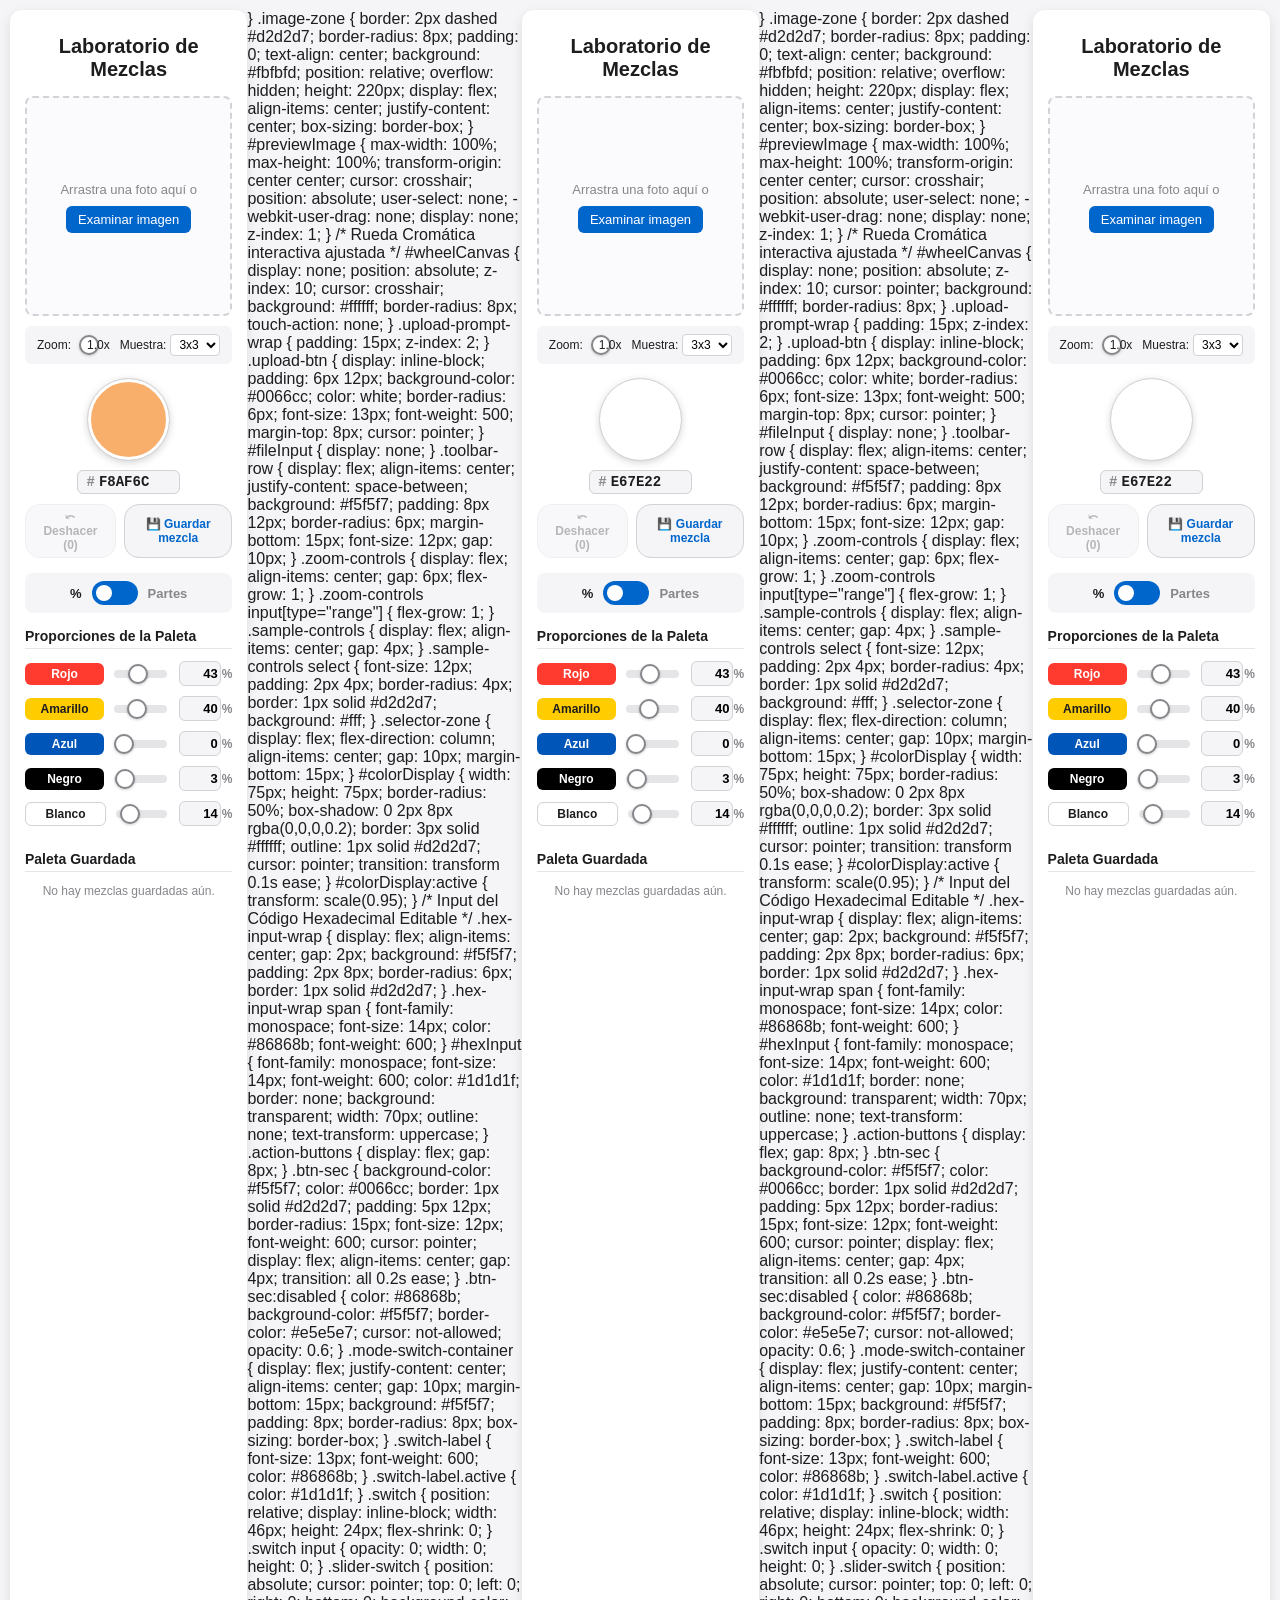
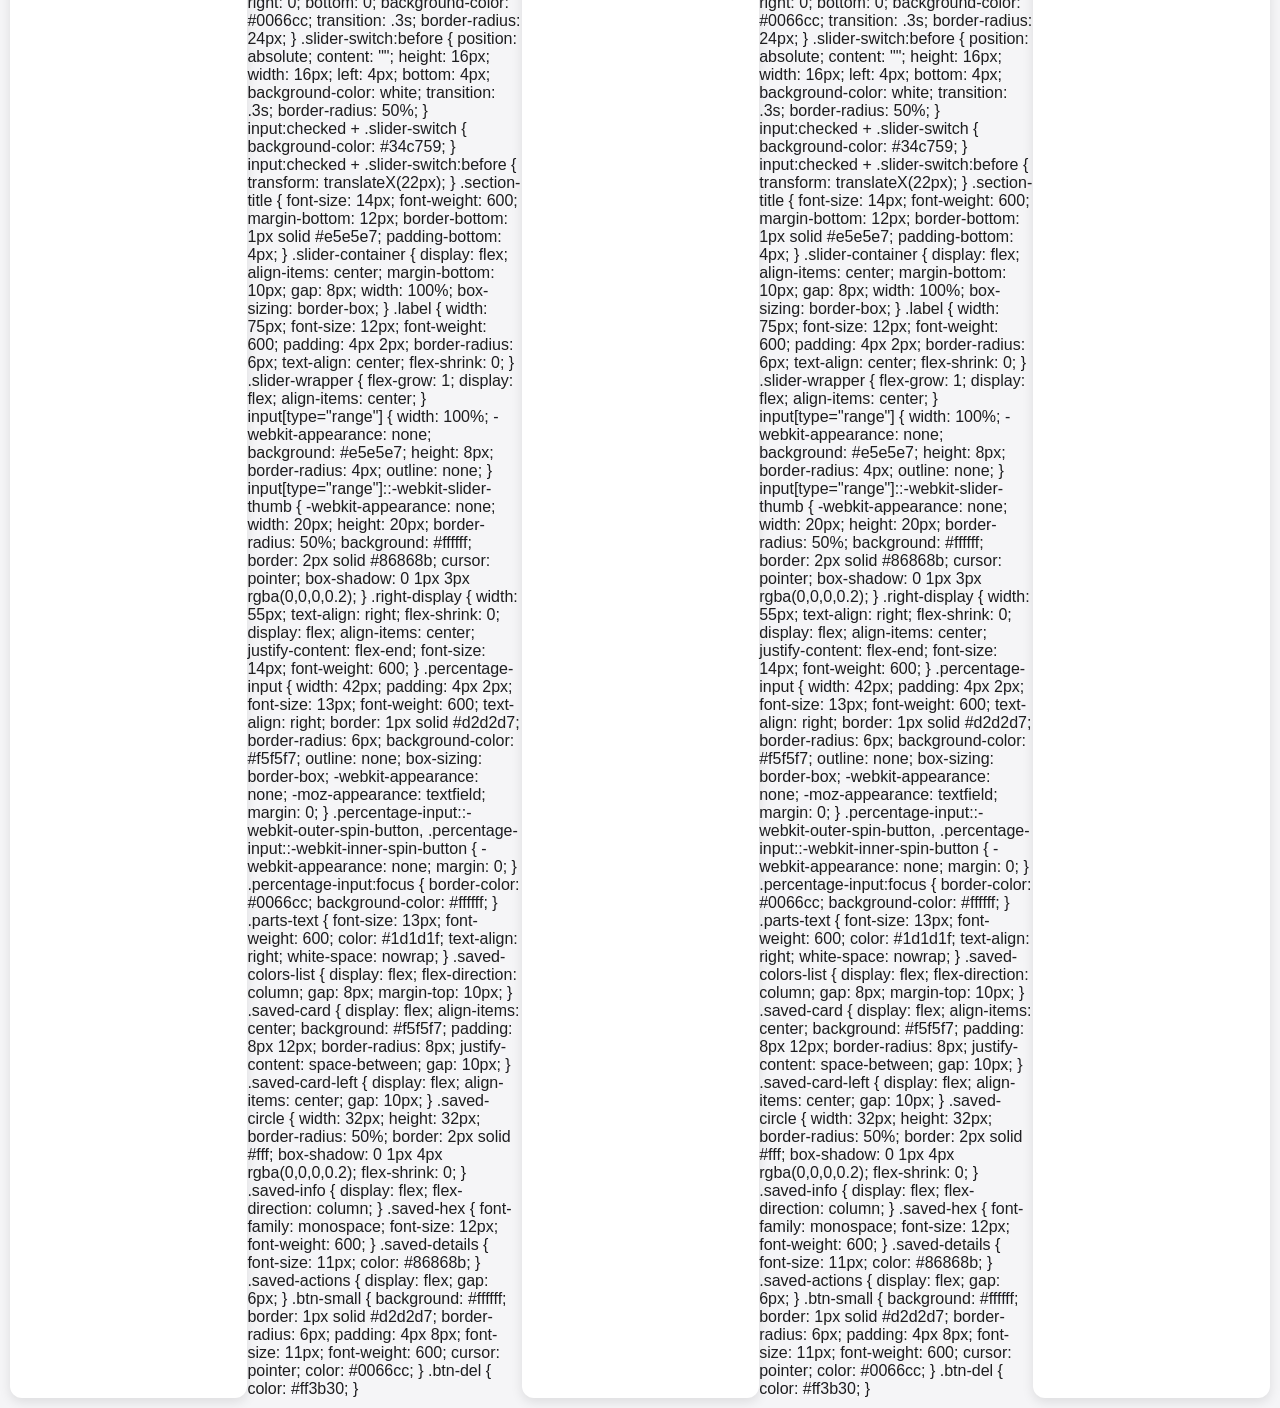
==== index.html @ 15c4e817 "Update index.html" ====
<!DOCTYPE html>
<html lang="es">
<head>
    <meta charset="UTF-8">
    <meta name="viewport" content="width=device-width, initial-scale=1.0, maximum-scale=1.0, user-scalable=no">
    <title>Simulador de Mezclas - Taller de Pintura</title>
    <style>
        body {
            font-family: -apple-system, BlinkMacSystemFont, "Segoe UI", Roboto, Helvetica, Arial, sans-serif;
            background-color: #f5f5f7;
            color: #1d1d1f;
            margin: 0;
            padding: 10px;
            display: flex;
            justify-content: center;
            box-sizing: border-box;
        }
        .container {
            background: #ffffff;
            padding: 20px 15px;
            border-radius: 12px;
            box-shadow: 0 4px 12px rgba(0,0,0,0.1);
            max-width: 550px;
            width: 100%;
            box-sizing: border-box;
        }
        h1 {
            font-size: 20px;
            text-align: center;
            margin-top: 5px;
            margin-bottom: 15px;
        }
        
        .image-container-wrapper {
            margin-bottom: 10px;
            width: 100%;
        }
        .image-zone {
            border: 2px dashed #d2d2d7;
            border-radius: 8px;
            padding: 0;
            text-align: center;
            background: #fbfbfd;
            position: relative;
            overflow: hidden;
            height: 220px;
            display: flex;
            align-items: center;
            justify-content: center;
            box-sizing: border-box;
        }
        #previewImage {
            max-width: 100%;
            max-height: 100%;
            transform-origin: center center;
            cursor: crosshair;
            position: absolute;
            user-select: none;
            -webkit-user-drag: none;
            display: none;
            z-index: 1;
        }
        
        #wheelCanvas {
            display: none;
            position: absolute;
            z-index: 10;
            cursor: crosshair;
            background: #ffffff;
            border-radius: 8px;
            touch-action: none;
        }

        .upload-prompt-wrap {
            padding: 15px;
            z-index: 2;
        }
        .upload-btn {
            display: inline-block;
            padding: 6px 12px;
            background-color: #0066cc;
            color: white;
            border-radius: 6px;
            font-size: 13px;
            font-weight: 500;
            margin-top: 8px;
            cursor: pointer;
        }
        #fileInput { display: none; }

        .toolbar-row {
            display: flex;
            align-items: center;
            justify-content: space-between;
            background: #f5f5f7;
            padding: 8px 12px;
            border-radius: 6px;
            margin-bottom: 15px;
            font-size: 12px;
            gap: 10px;
        }
        .zoom-controls {
            display: flex;
            align-items: center;
            gap: 6px;
            flex-grow: 1;
        }
        .zoom-controls input[type="range"] {
            flex-grow: 1;
        }
        .sample-controls {
            display: flex;
            align-items: center;
            gap: 4px;
        }
        .sample-controls select {
            font-size: 12px;
            padding: 2px 4px;
            border-radius: 4px;
            border: 1px solid #d2d2d7;
            background: #fff;
        }

        .selector-zone {
            display: flex;
            flex-direction: column;
            align-items: center;
            gap: 10px;
            margin-bottom: 15px;
        }
        #colorDisplay {
            width: 75px;
            height: 75px;
            border-radius: 50%;
            box-shadow: 0 2px 8px rgba(0,0,0,0.2);
            border: 3px solid #ffffff;
            outline: 1px solid #d2d2d7;
            cursor: pointer;
            transition: transform 0.1s ease;
        }
        #colorDisplay:active {
            transform: scale(0.95);
        }

        .hex-input-wrap {
            display: flex;
            align-items: center;
            gap: 2px;
            background: #f5f5f7;
            padding: 2px 8px;
            border-radius: 6px;
            border: 1px solid #d2d2d7;
        }
        .hex-input-wrap span {
            font-family: monospace;
            font-size: 14px;
            color: #86868b;
            font-weight: 600;
        }
        #hexInput {
            font-family: monospace;
            font-size: 14px;
            font-weight: 600;
            color: #1d1d1f;
            border: none;
            background: transparent;
            width: 70px;
            outline: none;
            text-transform: uppercase;
        }

        .action-buttons {
            display: flex;
            gap: 8px;
        }
        .btn-sec {
            background-color: #f5f5f7;
            color: #0066cc;
            border: 1px solid #d2d2d7;
            padding: 5px 12px;
            border-radius: 15px;
            font-size: 12px;
            font-weight: 600;
            cursor: pointer;
            display: flex;
            align-items: center;
            gap: 4px;
            transition: all 0.2s ease;
        }
        .btn-sec:disabled {
            color: #86868b;
            background-color: #f5f5f7;
            border-color: #e5e5e7;
            cursor: not-allowed;
            opacity: 0.6;
        }
        
        .mode-switch-container {
            display: flex;
            justify-content: center;
            align-items: center;
            gap: 10px;
            margin-bottom: 15px;
            background: #f5f5f7;
            padding: 8px;
            border-radius: 8px;
            box-sizing: border-box;
        }
        .switch-label {
            font-size: 13px;
            font-weight: 600;
            color: #86868b;
        }
        .switch-label.active {
            color: #1d1d1f;
        }
        .switch {
            position: relative;
            display: inline-block;
            width: 46px;
            height: 24px;
            flex-shrink: 0;
        }
        .switch input { opacity: 0; width: 0; height: 0; }
        .slider-switch {
            position: absolute;
            cursor: pointer;
            top: 0; left: 0; right: 0; bottom: 0;
            background-color: #0066cc;
            transition: .3s;
            border-radius: 24px;
        }
        .slider-switch:before {
            position: absolute;
            content: "";
            height: 16px; width: 16px;
            left: 4px; bottom: 4px;
            background-color: white;
            transition: .3s;
            border-radius: 50%;
        }
        input:checked + .slider-switch { background-color: #34c759; }
        input:checked + .slider-switch:before { transform: translateX(22px); }

        .section-title {
            font-size: 14px;
            font-weight: 600;
            margin-bottom: 12px;
            border-bottom: 1px solid #e5e5e7;
            padding-bottom: 4px;
        }

        .slider-container {
            display: flex;
            align-items: center;
            margin-bottom: 10px;
            gap: 8px;
            width: 100%;
            box-sizing: border-box;
        }
        .label {
            width: 75px;
            font-size: 12px;
            font-weight: 600;
            padding: 4px 2px;
            border-radius: 6px;
            text-align: center;
            flex-shrink: 0;
        }
        .slider-wrapper { 
            flex-grow: 1; 
            display: flex;
            align-items: center;
        }
        input[type="range"] {
            width: 100%;
            -webkit-appearance: none;
            background: #e5e5e7;
            height: 8px;
            border-radius: 4px;
            outline: none;
        }
        input[type="range"]::-webkit-slider-thumb {
            -webkit-appearance: none;
            width: 20px; height: 20px;
            border-radius: 50%;
            background: #ffffff;
            border: 2px solid #86868b;
            cursor: pointer;
            box-shadow: 0 1px 3px rgba(0,0,0,0.2);
        }

        .right-display {
            width: 55px;
            text-align: right;
            flex-shrink: 0;
            display: flex;
            align-items: center;
            justify-content: flex-end;
            font-size: 14px;
            font-weight: 600;
        }
        .percentage-input {
            width: 42px;
            padding: 4px 2px;
            font-size: 13px;
            font-weight: 600;
            text-align: right;
            border: 1px solid #d2d2d7;
            border-radius: 6px;
            background-color: #f5f5f7;
            outline: none;
            box-sizing: border-box;
            -webkit-appearance: none;
            -moz-appearance: textfield;
            margin: 0;
        }
        .percentage-input::-webkit-outer-spin-button,
        .percentage-input::-webkit-inner-spin-button {
            -webkit-appearance: none;
            margin: 0;
        }
        .percentage-input:focus {
            border-color: #0066cc;
            background-color: #ffffff;
        }
        .parts-text {
            font-size: 13px;
            font-weight: 600;
            color: #1d1d1f;
            text-align: right;
            white-space: nowrap;
        }

        .saved-colors-list {
            display: flex;
            flex-direction: column;
            gap: 8px;
            margin-top: 10px;
        }
        .saved-card {
            display: flex;
            align-items: center;
            background: #f5f5f7;
            padding: 8px 12px;
            border-radius: 8px;
            justify-content: space-between;
            gap: 10px;
        }
        .saved-card-left {
            display: flex;
            align-items: center;
            gap: 10px;
        }
        .saved-circle {
            width: 32px;
            height: 32px;
            border-radius: 50%;
            border: 2px solid #fff;
            box-shadow: 0 1px 4px rgba(0,0,0,0.2);
            flex-shrink: 0;
        }
        .saved-info {
            display: flex;
            flex-direction: column;
        }
        .saved-hex {
            font-family: monospace;
            font-size: 12px;
            font-weight: 600;
        }
        .saved-details {
            font-size: 11px;
            color: #86868b;
        }
        .saved-actions {
            display: flex;
            gap: 6px;
        }
        .btn-small {
            background: #ffffff;
            border: 1px solid #d2d2d7;
            border-radius: 6px;
            padding: 4px 8px;
            font-size: 11px;
            font-weight: 600;
            cursor: pointer;
            color: #0066cc;
        }
        .btn-del {
            color: #ff3b30;
        }
    </style>
</head>
<body>

<div class="container">
    <h1>Laboratorio de Mezclas</h1>
    
    <div class="image-container-wrapper">
        <div class="image-zone" id="dropZone">
            <div class="upload-prompt-wrap" id="uploadPrompt">
                <span style="font-size: 13px; color: #86868b;">Arrastra una foto aquí o</span><br>
                <div class="upload-btn" onclick="document.getElementById('fileInput').click()">Examinar imagen</div>
            </div>
            <input type="file" id="fileInput" accept="image/*">
            <img id="previewImage" alt="Previsualización">
            <canvas id="wheelCanvas" width="200" height="200"></canvas>
        </div>
    </div>

    <div class="toolbar-row">
        <div class="zoom-controls">
            <span>Zoom:</span>
            <input type="range" id="zoomSlider" min="1" max="4" step="0.1" value="1" disabled>
            <span id="zoomVal">1.0x</span>
        </div>
        <div class="sample-controls">
            <span>Muestra:</span>
            <select id="sampleSize">
                <option value="1">1x1</option>
                <option value="3" selected>3x3</option>
                <option value="5">5x5</option>
                <option value="9">9x9</option>
            </select>
        </div>
    </div>

    <div class="selector-zone">
        <div id="colorDisplay" title="Toca para desplegar la rueda de color"></div>
        
        <div class="hex-input-wrap">
            <span>#</span>
            <input type="text" id="hexInput" value="E67E22" maxlength="6">
        </div>
        
        <div class="action-buttons">
            <button id="undoBtn" class="btn-sec" disabled>⤺ Deshacer (0)</button>
            <button id="saveBtn" class="btn-sec">💾 Guardar mezcla</button>
        </div>
    </div>

    <div class="mode-switch-container">
        <span class="switch-label active" id="lbl-pct">%</span>
        <label class="switch">
            <input type="checkbox" id="modeToggle">
            <span class="slider-switch"></span>
        </label>
        <span class="switch-label" id="lbl-parts">Partes</span>
    </div>

    <div class="section-title" id="panelTitle">Proporciones de la Paleta</div>
    
    <div id="paint-sliders">
        <div class="slider-container">
            <div class="label" style="background-color: #ff3b30; color: #ffffff;">Rojo</div>
            <div class="slider-wrapper"><input type="range" id="slider-r" min="0" max="100" value="43"></div>
            <div class="right-display" id="box-r">
                <input type="number" id="num-r" class="percentage-input" min="0" max="100" value="43"><span style="font-size:12px;margin-left:1px;color:#86868b">%</span>
            </div>
        </div>
        <div class="slider-container">
            <div class="label" style="background-color: #ffcc00; color: #1d1d1f;">Amarillo</div>
            <div class="slider-wrapper"><input type="range" id="slider-y" min="0" max="100" value="40"></div>
            <div class="right-display" id="box-y">
                <input type="number" id="num-y" class="percentage-input" min="0" max="100" value="40"><span style="font-size:12px;margin-left:1px;color:#86868b">%</span>
            </div>
        </div>
        <div class="slider-container">
            <div class="label" style="background-color: #0055b8; color: #ffffff;">Azul</div>
            <div class="slider-wrapper"><input type="range" id="slider-b" min="0" max="100" value="0"></div>
            <div class="right-display" id="box-b">
                <input type="number" id="num-b" class="percentage-input" min="0" max="100" value="0"><span style="font-size:12px;margin-left:1px;color:#86868b">%</span>
            </div>
        </div>
        <div class="slider-container">
            <div class="label" style="background-color: #000000; color: #ffffff;">Negro</div>
            <div class="slider-wrapper"><input type="range" id="slider-k" min="0" max="100" value="3"></div>
            <div class="right-display" id="box-k">
                <input type="number" id="num-k" class="percentage-input" min="0" max="100" value="3"><span style="font-size:12px;margin-left:1px;color:#86868b">%</span>
            </div>
        </div>
        <div class="slider-container">
            <div class="label" style="background-color: #ffffff; color: #1d1d1f; border: 1px solid #d2d2d7;">Blanco</div>
            <div class="slider-wrapper"><input type="range" id="slider-w" min="0" max="100" value="14"></div>
            <div class="right-display" id="box-w">
                <input type="number" id="num-w" class="percentage-input" min="0" max="100" value="14"><span style="font-size:12px;margin-left:1px;color:#86868b">%</span>
            </div>
        </div>
    </div>

    <div style="margin-top: 25px;">
        <div class="section-title">Paleta Guardada</div>
        <div id="savedList" class="saved-colors-list">
            <div style="font-size: 12px; color: #86868b; text-align: center;">No hay mezclas guardadas aún.</div>
        </div>
    </div>
</div>

<canvas id="canvasAux" style="display:none;"></canvas>

<script>
    let currentProportions = { r: 43, y: 40, b: 0, k: 3, w: 14 };
    let undoStack = []; 
    let savedColors = JSON.parse(localStorage.getItem('savedPalettes') || '[]');
    let esModoPartes = false;
    let ultimoCambioFueFoto = false;
    let estadoPrevioAFoto = null; 
    let modoRuedaActivo = false;
    let arrastrandoEnRueda = false;

    const colorDisplay = document.getElementById('colorDisplay');
    const hexInput = document.getElementById('hexInput');
    const modeToggle = document.getElementById('modeToggle');
    const zoomSlider = document.getElementById('zoomSlider');
    const zoomVal = document.getElementById('zoomVal');
    const sampleSizeSelect = document.getElementById('sampleSize');
    const previewImage = document.getElementById('previewImage');
    const dropZone = document.getElementById('dropZone');
    const uploadPrompt = document.getElementById('uploadPrompt');
    const wheelCanvas = document.getElementById('wheelCanvas');
    const ctxWheel = wheelCanvas.getContext('2d');
    const undoBtn = document.getElementById('undoBtn');
    const saveBtn = document.getElementById('saveBtn');
    const savedList = document.getElementById('savedList');
    
    const sliders = { r: document.getElementById('slider-r'), y: document.getElementById('slider-y'), b: document.getElementById('slider-b'), k: document.getElementById('slider-k'), w: document.getElementById('slider-w') };
    const boxes = { r: document.getElementById('box-r'), y: document.getElementById('box-y'), b: document.getElementById('box-b'), k: document.getElementById('box-k'), w: document.getElementById('box-w') };

    function guardarEstadoEnHistorial(origenFoto = false) {
        const copiaEstado = { ...currentProportions };
        if (origenFoto) {
            if (!ultimoCambioFueFoto) {
                estadoPrevioAFoto = copiaEstado;
                undoStack.push(estadoPrevioAFoto);
                ultimoCambioFueFoto = true;
            } else {
                undoStack = undoStack.filter(state => state !== estadoPrevioAFoto);
                undoStack.push(estadoPrevioAFoto);
            }
        } else {
            ultimoCambioFueFoto = false;
            estadoPrevioAFoto = null;
            if (undoStack.length > 0) {
                const ultimo = undoStack[undoStack.length - 1];
                if (ultimo.r === copiaEstado.r && ultimo.y === copiaEstado.y && ultimo.b === copiaEstado.b && ultimo.k === copiaEstado.k && ultimo.w === copiaEstado.w) {
                    return;
                }
            }
            undoStack.push(copiaEstado);
        }
        if (undoStack.length > 40) undoStack.shift();
        actualizarBotonUndo();
    }

    undoBtn.addEventListener('click', () => {
        if (undoStack.length === 0) return;
        currentProportions = undoStack.pop();
        if (ultimoCambioFueFoto && undoStack.length === 0) {
            ultimoCambioFueFoto = false;
            estadoPrevioAFoto = null;
        }
        actualizarBotonUndo();
        renderizarHerramienta();
    });

    function actualizarBotonUndo() {
        undoBtn.disabled = undoStack.length === 0;
        undoBtn.textContent = `⤺ Deshacer (${undoStack.length})`;
    }

    function rgbToRyb(r, g, b) {
        let rNorm = r / 255, gNorm = g / 255, bNorm = b / 255;
        let w = Math.min(rNorm, gNorm, bNorm);
        let k = 1 - Math.max(rNorm, gNorm, bNorm);

        let rPure = rNorm - w;
        let gPure = gNorm - w;
        let bPure = bNorm - w;

        let yPure = Math.min(rPure, gPure);
        rPure -= yPure;
        gPure -= yPure;

        let bMix = bPure + gPure;
        let rMix = rPure;
        let yMix = yPure;

        let total = rMix + yMix + bMix + k + w;
        if (total === 0) return { r: 0, y: 0, b: 0, k: 0, w: 100 };

        return {
            r: (rMix / total) * 100,
            y: (yMix / total) * 100,
            b: (bMix / total) * 100,
            k: (k / total) * 100,
            w: (w / total) * 100
        };
    }

    function aplicarHexManual() {
        let val = hexInput.value.trim().replace('#', '');
        if (/^[0-9A-Fa-f]{6}$/.test(val)) {
            guardarEstadoEnHistorial(false);
            const r = parseInt(val.slice(0, 2), 16);
            const g = parseInt(val.slice(2, 4), 16);
            const b = parseInt(val.slice(4, 6), 16);
            
            const ryb = rgbToRyb(r, g, b);
            currentProportions = ryb;
            renderizarHerramienta();
        } else {
            renderizarHerramienta();
        }
    }

    hexInput.addEventListener('change', aplicarHexManual);
    hexInput.addEventListener('keyup', (e) => {
        if (e.key === 'Enter') aplicarHexManual();
    });

    colorDisplay.addEventListener('click', (e) => {
        e.stopPropagation();
        modoRuedaActivo = !modoRuedaActivo;
        if (modoRuedaActivo) {
            wheelCanvas.style.display = 'block';
            if (previewImage.src) previewImage.style.display = 'none';
            uploadPrompt.style.display = 'none';
            dibujarRuedaCromatica();
        } else {
            wheelCanvas.style.display = 'none';
            if (previewImage.src) previewImage.style.display = 'block';
            else uploadPrompt.style.display = 'block';
        }
    });

    function dibujarRuedaCromatica() {
        const width = wheelCanvas.width;
        const height = wheelCanvas.height;
        const radius = width / 2 - 5;
        const ctx = ctxWheel;
        
        ctx.clearRect(0, 0, width, height);

        for (let x = -radius; x < radius; x++) {
            for (let y = -radius; y < radius; y++) {
                const distance = Math.sqrt(x * x + y * y);
                if (distance <= radius) {
                    let angle = Math.atan2(y, x) * (180 / Math.PI);
                    if (angle < 0) angle += 360;
                    
                    const sat = distance / radius;
                    ctx.fillStyle = `hsl(${angle}, ${sat * 100}%, 50%)`;
                    ctx.fillRect(width / 2 + x, height / 2 + y, 1, 1);
                }
            }
        }

        const rgbCurrent = obtenerRgbActual();
        const hsl = rgbToHsl(rgbCurrent.r, rgbCurrent.g, rgbCurrent.b);
        const angleRad = hsl.h * (Math.PI / 180);
        const distPx = hsl.s * radius;

        const pinX = width / 2 + distPx * Math.cos(angleRad);
        const pinY = height / 2 + distPx * Math.sin(angleRad);

        ctx.beginPath();
        ctx.arc(pinX, pinY, 6, 0, 2 * Math.PI);
        ctx.strokeStyle = '#ffffff';
        ctx.lineWidth = 2;
        ctx.stroke();
        ctx.fillStyle = '#000000';
        ctx.fill();
    }

    function rgbToHsl(r, g, b) {
        r /= 255; g /= 255; b /= 255;
        const max = Math.max(r, g, b), min = Math.min(r, g, b);
        let h, s, l = (max + min) / 2;
        if (max === min) { h = s = 0; }
        else {
            const d = max - min;
            s = l > 0.5 ? d / (2 - max - min) : d / (max + min);
            switch (max) {
                case r: h = (g - b) / d + (g < b ? 6 : 0); break;
                case g: h = (b - r) / d + 2; break;
                case b: h = (r - g) / d + 4; break;
            }
            h *= 60;
        }
        return { h, s, l };
    }

    function procesarSeleccionRueda(clientX, clientY) {
        const rect = wheelCanvas.getBoundingClientRect();
        const localX = clientX - rect.left;
        const localY = clientY - rect.top;
        const cX = localX - wheelCanvas.width / 2;
        const cY = localY - wheelCanvas.height / 2;
        const radius = wheelCanvas.width / 2 - 5;
        
        const distance = Math.sqrt(cX * cX + cY * cY);
        if (distance <= radius) {
            const imgData = ctxWheel.getImageData(localX, localY, 1, 1).data;
            if (imgData[3] > 0) {
                const ryb = rgbToRyb(imgData[0], imgData[1], imgData[2]);
                currentProportions = ryb;
                renderizarHerramienta();
                dibujarRuedaCromatica();
            }
        }
    }

    wheelCanvas.addEventListener('mousedown', (e) => {
        arrastrandoEnRueda = true;
        guardarEstadoEnHistorial(true);
        procesarSeleccionRueda(e.clientX, e.clientY);
    });
    window.addEventListener('mousemove', (e) => {
        if (arrastrandoEnRueda) procesarSeleccionRueda(e.clientX, e.clientY);
    });
    window.addEventListener('mouseup', () => { arrastrandoEnRueda = false; });

    wheelCanvas.addEventListener('touchstart', (e) => {
        if (e.touches.length === 1) {
            arrastrandoEnRueda = true;
            guardarEstadoEnHistorial(true);
            procesarSeleccionRueda(e.touches[0].clientX, e.touches[0].clientY);
        }
    }, {passive: true});
    window.addEventListener('touchmove', (e) => {
        if (arrastrandoEnRueda && e.touches.length === 1) {
            procesarSeleccionRueda(e.touches[0].clientX, e.touches[0].clientY);
        }
    });
    window.addEventListener('touchend', () => { arrastrandoEnRueda = false; });

    let scale = 1, posX = 0, posY = 0, isDragging = false, startX = 0, startY = 0, haHechoPaneo = false;

    zoomSlider.addEventListener('input', (e) => {
        scale = parseFloat(e.target.value);
        zoomVal.textContent = scale.toFixed(1) + "x";
        limitarYAplicarTransformacion();
    });

    dropZone.addEventListener('mousedown', (e) => {
        if (!previewImage.src || modoRuedaActivo) return;
        isDragging = true; haHechoPaneo = false;
        startX = e.clientX - posX; startY = e.clientY - posY;
        e.preventDefault();
    });
    window.addEventListener('mousemove', (e) => {
        if (!isDragging) return;
        const currentX = e.clientX - startX; const currentY = e.clientY - startY;
        if (Math.abs(currentX - posX) > 5 || Math.abs(currentY - posY) > 5) haHechoPaneo = true;
        posX = currentX; posY = currentY;
        limitarYAplicarTransformacion();
    });
    window.addEventListener('mouseup', () => { isDragging = false; });

    dropZone.addEventListener('touchstart', (e) => {
        if (!previewImage.src || modoRuedaActivo) return;
        if (e.touches.length === 1) {
            isDragging = true; haHechoPaneo = false;
            startX = e.touches[0].clientX - posX; startY = e.touches[0].clientY - posY;
        }
    }, {passive: true});
    window.addEventListener('touchmove', (e) => {
        if (!isDragging || e.touches.length !== 1) return;
        const currentX = e.touches[0].clientX - startX; const currentY = e.touches[0].clientY - startY;
        if (Math.abs(currentX - posX) > 5 || Math.abs(currentY - posY) > 5) haHechoPaneo = true;
        posX = currentX; posY = currentY;
        limitarYAplicarTransformacion();
    });
    window.addEventListener('touchend', () => { isDragging = false; });

    function limitarYAplicarTransformacion() {
        if (scale === 1) { posX = 0; posY = 0; }
        previewImage.style.transform = `translate(${posX}px, ${posY}px) scale(${scale})`;
    }

    function porcentajeAFraccionTexto(pct) {
        if (pct < 1.5) return "0";
        const totalPartes = pct / 50; 
        const entero = Math.floor(totalPartes);
        const residuo = totalPartes - entero;

        let fraccionStr = "";
        if (residuo >= 0.875) fraccionStr = "1";
        else if (residuo >= 0.625) fraccionStr = "3/4";
        else if (residuo >= 0.416) fraccionStr = "1/2";
        else if (residuo >= 0.291) fraccionStr = "1/3";
        else if (residuo >= 0.187) fraccionStr = "1/4";
        else if (residuo >= 0.062) fraccionStr = "1/8";

        if (fraccionStr === "1") return (entero + 1) + "";
        if (entero > 0) return fraccionStr !== "" ? `${entero} ${fraccionStr}` : `${entero}`;
        return fraccionStr !== "" ? fraccionStr : "0";
    }

    function balancearProporciones(llaveModificada, nuevoValor, esFinDelGesto = false) {
        if (esFinDelGesto) guardarEstadoEnHistorial(false);

        nuevoValor = Math.min(100, Math.max(0, nuevoValor));
        const antiguoValor = currentProportions[llaveModificada];
        const diferencia = nuevoValor - antiguoValor;
        currentProportions[llaveModificada] = nuevoValor;

        if (diferencia === 0) return;

        const otrasLlaves = Object.keys(currentProportions).filter(k => k !== llaveModificada);
        const sumaOtras = otrasLlaves.reduce((acc, k) => acc + currentProportions[k], 0);

        if (sumaOtras > 0) {
            let sumaVerificacion = 0;
            otrasLlaves.forEach(k => {
                const fraccion = currentProportions[k] / sumaOtras;
                currentProportions[k] -= diferencia * fraccion;
                currentProportions[k] = Math.max(0, currentProportions[k]);
                sumaVerificacion += currentProportions[k];
            });
        } else {
            otrasLlaves.forEach(k => { currentProportions[k] = (100 - nuevoValor) / 4; });
        }

        let sumaTotal = Object.values(currentProportions).reduce((a, b) => a + b, 0);
        let desajuste = 100 - sumaTotal;
        if (desajuste !== 0) { currentProportions[otrasLlaves[0]] += desajuste; }

        renderizarHerramienta();
    }

    const RYB_CUBE = [[1,1,1], [1,1,0], [1,0,0], [1,0.5,0], [0.16,0.38,0.68], [0,0.5,0], [0.5,0,0.5], [0.2,0.2,0.2]];
    
    function interpolarRyb(rN, yN, bN) {
        let rgb = [0, 0, 0];
        for (let i = 0; i < 3; i++) {
            const c000 = RYB_CUBE[0][i], c100 = RYB_CUBE[2][i], c010 = RYB_CUBE[1][i], c110 = RYB_CUBE[3][i],
                  c001 = RYB_CUBE[4][i], c101 = RYB_CUBE[6][i], c011 = RYB_CUBE[5][i], c111 = RYB_CUBE[7][i];
            const c00 = c000 * (1 - rN) + c100 * rN;
            const c10 = c010 * (1 - rN) + c110 * rN;
            const c01 = c001 * (1 - rN) + c101 * rN;
            const c11 = c011 * (1 - rN) + c111 * rN;
            const c0 = c00 * (1 - yN) + c10 * yN; const c1 = c01 * (1 - yN) + c11 * yN;
            rgb[i] = c0 * (1 - bN) + c1 * bN;
        }
        return rgb;
    }

    function obtenerRgbActual() {
        const rMat = currentProportions.r / 100;
        const yMat = currentProportions.y / 100;
        const bMat = currentProportions.b / 100;
        
        let rgbBase = interpolarRyb(rMat, yMat, bMat);
        const factorK = 1 - (currentProportions.k / 100);
        let r = rgbBase[0] * factorK;
        let g = rgbBase[1] * factorK;
        let b = rgbBase[2] * factorK;
        
        const factorW = currentProportions.w / 100;
        r = r * (1 - factorW) + factorW;
        g = g * (1 - factorW) + factorW;
        b = b * (1 - factorW) + factorW;

        return {
            r: Math.min(255, Math.max(0, Math.round(r * 255))),
            g: Math.min(255, Math.max(0, Math.round(g * 255))),
            b: Math.min(255, Math.max(0, Math.round(b * 255)))
        };
    }

    function renderizarHerramienta() {
        Object.keys(currentProportions).forEach(key => {
            const pct = currentProportions[key];
            sliders[key].value = Math.round(pct);
            
            if (esModoPartes) {
                boxes[key].innerHTML = `<span class="parts-text">${porcentajeAFraccionTexto(pct)}</span>`;
                sliders[key].disabled = true;
            } else {
                boxes[key].innerHTML = `<input type="number" id="num-${key}" class="percentage-input" min="0" max="100" value="${Math.round(pct)}"><span style="font-size:12px;margin-left:1px;color:#86868b">%</span>`;
                sliders[key].disabled = false;
                
                const nuevoInput = document.getElementById(`num-${key}`);
                nuevoInput.addEventListener('focus', () => { guardarEstadoEnHistorial(false); });
                nuevoInput.addEventListener('input', (e) => { balancearProporciones(key, parseInt(e.target.value) || 0, false); });
                nuevoInput.addEventListener('click', (e) => {
                    e.stopPropagation();
                    setTimeout(() => { nuevoInput.setSelectionRange(nuevoInput.value.length, nuevoInput.value.length); }, 10);
                });
            }
        });

        const rgbObj = obtenerRgbActual();
        const hexClean = [rgbObj.r, rgbObj.g, rgbObj.b].map(c => c.toString(16).padStart(2, '0')).join('').toUpperCase();
        
        colorDisplay.style.backgroundColor = '#' + hexClean;
        if (document.activeElement !== hexInput) {
            hexInput.value = hexClean;
        }

        if (modoRuedaActivo) dibujarRuedaCromatica();
    }

    Object.keys(sliders).forEach(key => {
        sliders[key].addEventListener('mousedown', () => { guardarEstadoEnHistorial(false); });
        sliders[key].addEventListener('touchstart', () => { guardarEstadoEnHistorial(false); }, {passive: true});
        sliders[key].addEventListener('input', (e) => { balancearProporciones(key, parseInt(e.target.value), false); });
    });

    modeToggle.addEventListener('change', (e) => {
        esModoPartes = e.target.checked;
        document.getElementById('lbl-pct').classList.toggle('active', !esModoPartes);
        document.getElementById('lbl-parts').classList.toggle('active', esModoPartes);
        document.getElementById('panelTitle').textContent = esModoPartes ? "Proporciones en Partes (Base 50% = 1 Parte)" : "Proporciones de la Paleta";
        renderizarHerramienta();
    });

    saveBtn.addEventListener('click', () => {
        const hex = '#' + hexInput.value;
        const propCopia = { ...currentProportions };
        
        savedColors.unshift({ hex, proportions: propCopia, id: Date.now() });
        localStorage.setItem('savedPalettes', JSON.stringify(savedColors));
        renderizarListaGuardados();
    });

    window.cargarMezclaGuardada = function(id) {
        const item = savedColors.find(c => c.id === id);
        if (item) {
            guardarEstadoEnHistorial(false);
            currentProportions = { ...item.proportions };
            renderizarHerramienta();
        }
    };

    window.borrarMezclaGuardada = function(id) {
        savedColors = savedColors.filter(c => c.id !== id);
        localStorage.setItem('savedPalettes', JSON.stringify(savedColors));
        renderizarListaGuardados();
    };

    function renderizarListaGuardados() {
        if (savedColors.length === 0) {
            savedList.innerHTML = `<div style="font-size: 12px; color: #86868b; text-align: center;">No hay mezclas guardadas aún.</div>`;
            return;
        }

        savedList.innerHTML = savedColors.map(item => {
            const p = item.proportions;
            const resumenText = `R:${Math.round(p.r)}% Y:${Math.round(p.y)}% B:${Math.round(p.b)}% K:${Math.round(p.k)}% W:${Math.round(p.w)}%`;
            return `
                <div class="saved-card">
                    <div class="saved-card-left">
                        <div class="saved-circle" style="background-color: ${item.hex};"></div>
                        <div class="saved-info">
                            <span class="saved-hex">${item.hex}</span>
                            <span class="saved-details">${resumenText}</span>
                        </div>
                    </div>
                    <div class="saved-actions">
                        <button class="btn-small" onclick="cargarMezclaGuardada(${item.id})">Cargar</button>
                        <button class="btn-small btn-del" onclick="borrarMezclaGuardada(${item.id})">✕</button>
                    </div>
                </div>
            `;
        }).join('');
    }

    const fileInput = document.getElementById('fileInput');
    const canvasAux = document.getElementById('canvasAux');
    const ctxAux = canvasAux.getContext('2d');

    fileInput.addEventListener('change', function(e) {
        const file = e.target.files[0];
        if (file) {
            const reader = new FileReader();
            reader.onload = function(event) {
                previewImage.src = event.target.result;
                previewImage.style.display = 'block';
                wheelCanvas.style.display = 'none';
                modoRuedaActivo = false;
                uploadPrompt.style.display = 'none';
                zoomSlider.disabled = false;
                scale = 1; posX = 0; posY = 0; zoomSlider.value = 1; zoomVal.textContent = "1.0x";
                limitarYAplicarTransformacion();
            }
            reader.readAsDataURL(file);
        }
    });

    previewImage.addEventListener('click', function(e) {
        if (haHechoPaneo || modoRuedaActivo) return; 
        e.stopPropagation();

        guardarEstadoEnHistorial(true);

        canvasAux.width = previewImage.naturalWidth;
        canvasAux.height = previewImage.naturalHeight;
        ctxAux.drawImage(previewImage, 0, 0);

        const rectImg = previewImage.getBoundingClientRect();
        const clickXVisual = e.clientX - rectImg.left;
        const clickYVisual = e.clientY - rectImg.top;

        const xCenterX = Math.floor((clickXVisual / rectImg.width) * canvasAux.width);
        const yCenterY = Math.floor((clickYVisual / rectImg.height) * canvasAux.height);

        const size = parseInt(sampleSizeSelect.value) || 1;
        const half = Math.floor(size / 2);

        let sumR = 0, sumG = 0, sumB = 0, count = 0;

        for (let dx = -half; dx <= half; dx++) {
            for (let dy = -half; dy <= half; dy++) {
                const px = xCenterX + dx;
                const py = yCenterY + dy;

                if (px >= 0 && px < canvasAux.width && py >= 0 && py < canvasAux.height) {
                    const data = ctxAux.getImageData(px, py, 1, 1).data;
                    if (data[3] > 0) { 
                        sumR += data[0];
                        sumG += data[1];
                        sumB += data[2];
                        count++;
                    }
                }
            }
        }

        if (count > 0) {
            const avgR = Math.round(sumR / count);
            const avgG = Math.round(sumG / count);
            const avgB = Math.round(sumB / count);

            const ryb = rgbToRyb(avgR, avgG, avgB);
            currentProportions = ryb;
            renderizarHerramienta();
        }
    });

    renderizarHerramienta();
    renderizarListaGuardados();
</script>

</body>
</html>        }
        .image-zone {
            border: 2px dashed #d2d2d7;
            border-radius: 8px;
            padding: 0;
            text-align: center;
            background: #fbfbfd;
            position: relative;
            overflow: hidden;
            height: 220px;
            display: flex;
            align-items: center;
            justify-content: center;
            box-sizing: border-box;
        }
        #previewImage {
            max-width: 100%;
            max-height: 100%;
            transform-origin: center center;
            cursor: crosshair;
            position: absolute;
            user-select: none;
            -webkit-user-drag: none;
            display: none;
            z-index: 1;
        }
        
        /* Rueda Cromática interactiva ajustada */
        #wheelCanvas {
            display: none;
            position: absolute;
            z-index: 10;
            cursor: crosshair;
            background: #ffffff;
            border-radius: 8px;
            touch-action: none;
        }

        .upload-prompt-wrap {
            padding: 15px;
            z-index: 2;
        }
        .upload-btn {
            display: inline-block;
            padding: 6px 12px;
            background-color: #0066cc;
            color: white;
            border-radius: 6px;
            font-size: 13px;
            font-weight: 500;
            margin-top: 8px;
            cursor: pointer;
        }
        #fileInput { display: none; }

        .toolbar-row {
            display: flex;
            align-items: center;
            justify-content: space-between;
            background: #f5f5f7;
            padding: 8px 12px;
            border-radius: 6px;
            margin-bottom: 15px;
            font-size: 12px;
            gap: 10px;
        }
        .zoom-controls {
            display: flex;
            align-items: center;
            gap: 6px;
            flex-grow: 1;
        }
        .zoom-controls input[type="range"] {
            flex-grow: 1;
        }
        .sample-controls {
            display: flex;
            align-items: center;
            gap: 4px;
        }
        .sample-controls select {
            font-size: 12px;
            padding: 2px 4px;
            border-radius: 4px;
            border: 1px solid #d2d2d7;
            background: #fff;
        }

        .selector-zone {
            display: flex;
            flex-direction: column;
            align-items: center;
            gap: 10px;
            margin-bottom: 15px;
        }
        #colorDisplay {
            width: 75px;
            height: 75px;
            border-radius: 50%;
            box-shadow: 0 2px 8px rgba(0,0,0,0.2);
            border: 3px solid #ffffff;
            outline: 1px solid #d2d2d7;
            cursor: pointer;
            transition: transform 0.1s ease;
        }
        #colorDisplay:active {
            transform: scale(0.95);
        }

        /* Input del Código Hexadecimal Editable */
        .hex-input-wrap {
            display: flex;
            align-items: center;
            gap: 2px;
            background: #f5f5f7;
            padding: 2px 8px;
            border-radius: 6px;
            border: 1px solid #d2d2d7;
        }
        .hex-input-wrap span {
            font-family: monospace;
            font-size: 14px;
            color: #86868b;
            font-weight: 600;
        }
        #hexInput {
            font-family: monospace;
            font-size: 14px;
            font-weight: 600;
            color: #1d1d1f;
            border: none;
            background: transparent;
            width: 70px;
            outline: none;
            text-transform: uppercase;
        }

        .action-buttons {
            display: flex;
            gap: 8px;
        }
        .btn-sec {
            background-color: #f5f5f7;
            color: #0066cc;
            border: 1px solid #d2d2d7;
            padding: 5px 12px;
            border-radius: 15px;
            font-size: 12px;
            font-weight: 600;
            cursor: pointer;
            display: flex;
            align-items: center;
            gap: 4px;
            transition: all 0.2s ease;
        }
        .btn-sec:disabled {
            color: #86868b;
            background-color: #f5f5f7;
            border-color: #e5e5e7;
            cursor: not-allowed;
            opacity: 0.6;
        }
        
        .mode-switch-container {
            display: flex;
            justify-content: center;
            align-items: center;
            gap: 10px;
            margin-bottom: 15px;
            background: #f5f5f7;
            padding: 8px;
            border-radius: 8px;
            box-sizing: border-box;
        }
        .switch-label {
            font-size: 13px;
            font-weight: 600;
            color: #86868b;
        }
        .switch-label.active {
            color: #1d1d1f;
        }
        .switch {
            position: relative;
            display: inline-block;
            width: 46px;
            height: 24px;
            flex-shrink: 0;
        }
        .switch input { opacity: 0; width: 0; height: 0; }
        .slider-switch {
            position: absolute;
            cursor: pointer;
            top: 0; left: 0; right: 0; bottom: 0;
            background-color: #0066cc;
            transition: .3s;
            border-radius: 24px;
        }
        .slider-switch:before {
            position: absolute;
            content: "";
            height: 16px; width: 16px;
            left: 4px; bottom: 4px;
            background-color: white;
            transition: .3s;
            border-radius: 50%;
        }
        input:checked + .slider-switch { background-color: #34c759; }
        input:checked + .slider-switch:before { transform: translateX(22px); }

        .section-title {
            font-size: 14px;
            font-weight: 600;
            margin-bottom: 12px;
            border-bottom: 1px solid #e5e5e7;
            padding-bottom: 4px;
        }

        .slider-container {
            display: flex;
            align-items: center;
            margin-bottom: 10px;
            gap: 8px;
            width: 100%;
            box-sizing: border-box;
        }
        .label {
            width: 75px;
            font-size: 12px;
            font-weight: 600;
            padding: 4px 2px;
            border-radius: 6px;
            text-align: center;
            flex-shrink: 0;
        }
        .slider-wrapper { 
            flex-grow: 1; 
            display: flex;
            align-items: center;
        }
        input[type="range"] {
            width: 100%;
            -webkit-appearance: none;
            background: #e5e5e7;
            height: 8px;
            border-radius: 4px;
            outline: none;
        }
        input[type="range"]::-webkit-slider-thumb {
            -webkit-appearance: none;
            width: 20px; height: 20px;
            border-radius: 50%;
            background: #ffffff;
            border: 2px solid #86868b;
            cursor: pointer;
            box-shadow: 0 1px 3px rgba(0,0,0,0.2);
        }

        .right-display {
            width: 55px;
            text-align: right;
            flex-shrink: 0;
            display: flex;
            align-items: center;
            justify-content: flex-end;
            font-size: 14px;
            font-weight: 600;
        }
        .percentage-input {
            width: 42px;
            padding: 4px 2px;
            font-size: 13px;
            font-weight: 600;
            text-align: right;
            border: 1px solid #d2d2d7;
            border-radius: 6px;
            background-color: #f5f5f7;
            outline: none;
            box-sizing: border-box;
            -webkit-appearance: none;
            -moz-appearance: textfield;
            margin: 0;
        }
        .percentage-input::-webkit-outer-spin-button,
        .percentage-input::-webkit-inner-spin-button {
            -webkit-appearance: none;
            margin: 0;
        }
        .percentage-input:focus {
            border-color: #0066cc;
            background-color: #ffffff;
        }
        .parts-text {
            font-size: 13px;
            font-weight: 600;
            color: #1d1d1f;
            text-align: right;
            white-space: nowrap;
        }

        .saved-colors-list {
            display: flex;
            flex-direction: column;
            gap: 8px;
            margin-top: 10px;
        }
        .saved-card {
            display: flex;
            align-items: center;
            background: #f5f5f7;
            padding: 8px 12px;
            border-radius: 8px;
            justify-content: space-between;
            gap: 10px;
        }
        .saved-card-left {
            display: flex;
            align-items: center;
            gap: 10px;
        }
        .saved-circle {
            width: 32px;
            height: 32px;
            border-radius: 50%;
            border: 2px solid #fff;
            box-shadow: 0 1px 4px rgba(0,0,0,0.2);
            flex-shrink: 0;
        }
        .saved-info {
            display: flex;
            flex-direction: column;
        }
        .saved-hex {
            font-family: monospace;
            font-size: 12px;
            font-weight: 600;
        }
        .saved-details {
            font-size: 11px;
            color: #86868b;
        }
        .saved-actions {
            display: flex;
            gap: 6px;
        }
        .btn-small {
            background: #ffffff;
            border: 1px solid #d2d2d7;
            border-radius: 6px;
            padding: 4px 8px;
            font-size: 11px;
            font-weight: 600;
            cursor: pointer;
            color: #0066cc;
        }
        .btn-del {
            color: #ff3b30;
        }
    </style>
</head>
<body>

<div class="container">
    <h1>Laboratorio de Mezclas</h1>
    
    <div class="image-container-wrapper">
        <div class="image-zone" id="dropZone">
            <div class="upload-prompt-wrap" id="uploadPrompt">
                <span style="font-size: 13px; color: #86868b;">Arrastra una foto aquí o</span><br>
                <div class="upload-btn" onclick="document.getElementById('fileInput').click()">Examinar imagen</div>
            </div>
            <input type="file" id="fileInput" accept="image/*">
            <img id="previewImage" alt="Previsualización">
            
            <!-- Lienzo de la Rueda Cromática -->
            <canvas id="wheelCanvas" width="200" height="200"></canvas>
        </div>
    </div>

    <!-- Barra de Herramientas: Zoom + Muestreo -->
    <div class="toolbar-row">
        <div class="zoom-controls">
            <span>Zoom:</span>
            <input type="range" id="zoomSlider" min="1" max="4" step="0.1" value="1" disabled>
            <span id="zoomVal">1.0x</span>
        </div>
        <div class="sample-controls">
            <span>Muestra:</span>
            <select id="sampleSize">
                <option value="1">1x1</option>
                <option value="3" selected>3x3</option>
                <option value="5">5x5</option>
                <option value="9">9x9</option>
            </select>
        </div>
    </div>

    <div class="selector-zone">
        <div id="colorDisplay" title="Toca para desplegar la rueda de color"></div>
        
        <!-- Código Hexadecimal Editable -->
        <div class="hex-input-wrap">
            <span>#</span>
            <input type="text" id="hexInput" value="E67E22" maxlength="6">
        </div>
        
        <div class="action-buttons">
            <button id="undoBtn" class="btn-sec" disabled>⤺ Deshacer (0)</button>
            <button id="saveBtn" class="btn-sec">💾 Guardar mezcla</button>
        </div>
    </div>

    <div class="mode-switch-container">
        <span class="switch-label active" id="lbl-pct">%</span>
        <label class="switch">
            <input type="checkbox" id="modeToggle">
            <span class="slider-switch"></span>
        </label>
        <span class="switch-label" id="lbl-parts">Partes</span>
    </div>

    <div class="section-title" id="panelTitle">Proporciones de la Paleta</div>
    
    <div id="paint-sliders">
        <!-- Rojo -->
        <div class="slider-container">
            <div class="label" style="background-color: #ff3b30; color: #ffffff;">Rojo</div>
            <div class="slider-wrapper"><input type="range" id="slider-r" min="0" max="100" value="43"></div>
            <div class="right-display" id="box-r">
                <input type="number" id="num-r" class="percentage-input" min="0" max="100" value="43"><span style="font-size:12px;margin-left:1px;color:#86868b">%</span>
            </div>
        </div>
        <!-- Amarillo -->
        <div class="slider-container">
            <div class="label" style="background-color: #ffcc00; color: #1d1d1f;">Amarillo</div>
            <div class="slider-wrapper"><input type="range" id="slider-y" min="0" max="100" value="40"></div>
            <div class="right-display" id="box-y">
                <input type="number" id="num-y" class="percentage-input" min="0" max="100" value="40"><span style="font-size:12px;margin-left:1px;color:#86868b">%</span>
            </div>
        </div>
        <!-- Azul -->
        <div class="slider-container">
            <div class="label" style="background-color: #0055b8; color: #ffffff;">Azul</div>
            <div class="slider-wrapper"><input type="range" id="slider-b" min="0" max="100" value="0"></div>
            <div class="right-display" id="box-b">
                <input type="number" id="num-b" class="percentage-input" min="0" max="100" value="0"><span style="font-size:12px;margin-left:1px;color:#86868b">%</span>
            </div>
        </div>
        <!-- Negro -->
        <div class="slider-container">
            <div class="label" style="background-color: #000000; color: #ffffff;">Negro</div>
            <div class="slider-wrapper"><input type="range" id="slider-k" min="0" max="100" value="3"></div>
            <div class="right-display" id="box-k">
                <input type="number" id="num-k" class="percentage-input" min="0" max="100" value="3"><span style="font-size:12px;margin-left:1px;color:#86868b">%</span>
            </div>
        </div>
        <!-- Blanco -->
        <div class="slider-container">
            <div class="label" style="background-color: #ffffff; color: #1d1d1f; border: 1px solid #d2d2d7;">Blanco</div>
            <div class="slider-wrapper"><input type="range" id="slider-w" min="0" max="100" value="14"></div>
            <div class="right-display" id="box-w">
                <input type="number" id="num-w" class="percentage-input" min="0" max="100" value="14"><span style="font-size:12px;margin-left:1px;color:#86868b">%</span>
            </div>
        </div>
    </div>

    <!-- Sección de Mezclas Guardadas -->
    <div style="margin-top: 25px;">
        <div class="section-title">Paleta Guardada</div>
        <div id="savedList" class="saved-colors-list">
            <div style="font-size: 12px; color: #86868b; text-align: center;">No hay mezclas guardadas aún.</div>
        </div>
    </div>
</div>

<canvas id="canvasAux" style="display:none;"></canvas>

<script>
    let currentProportions = { r: 43, y: 40, b: 0, k: 3, w: 14 };
    let undoStack = []; 
    let savedColors = JSON.parse(localStorage.getItem('savedPalettes') || '[]');
    let esModoPartes = false;
    let ultimoCambioFueFoto = false;
    let estadoPrevioAFoto = null; 
    let modoRuedaActivo = false;
    let arrastrandoEnRueda = false;

    const colorDisplay = document.getElementById('colorDisplay');
    const hexInput = document.getElementById('hexInput');
    const modeToggle = document.getElementById('modeToggle');
    const zoomSlider = document.getElementById('zoomSlider');
    const zoomVal = document.getElementById('zoomVal');
    const sampleSizeSelect = document.getElementById('sampleSize');
    const previewImage = document.getElementById('previewImage');
    const dropZone = document.getElementById('dropZone');
    const uploadPrompt = document.getElementById('uploadPrompt');
    const wheelCanvas = document.getElementById('wheelCanvas');
    const ctxWheel = wheelCanvas.getContext('2d');
    const undoBtn = document.getElementById('undoBtn');
    const saveBtn = document.getElementById('saveBtn');
    const savedList = document.getElementById('savedList');
    
    const sliders = { r: document.getElementById('slider-r'), y: document.getElementById('slider-y'), b: document.getElementById('slider-b'), k: document.getElementById('slider-k'), w: document.getElementById('slider-w') };
    const boxes = { r: document.getElementById('box-r'), y: document.getElementById('box-y'), b: document.getElementById('box-b'), k: document.getElementById('box-k'), w: document.getElementById('box-w') };

    function guardarEstadoEnHistorial(origenFoto = false) {
        const copiaEstado = { ...currentProportions };
        if (origenFoto) {
            if (!ultimoCambioFueFoto) {
                estadoPrevioAFoto = copiaEstado;
                undoStack.push(estadoPrevioAFoto);
                ultimoCambioFueFoto = true;
            } else {
                undoStack = undoStack.filter(state => state !== estadoPrevioAFoto);
                undoStack.push(estadoPrevioAFoto);
            }
        } else {
            ultimoCambioFueFoto = false;
            estadoPrevioAFoto = null;
            if (undoStack.length > 0) {
                const ultimo = undoStack[undoStack.length - 1];
                if (ultimo.r === copiaEstado.r && ultimo.y === copiaEstado.y && ultimo.b === copiaEstado.b && ultimo.k === copiaEstado.k && ultimo.w === copiaEstado.w) {
                    return;
                }
            }
            undoStack.push(copiaEstado);
        }
        if (undoStack.length > 40) undoStack.shift();
        actualizarBotonUndo();
    }

    undoBtn.addEventListener('click', () => {
        if (undoStack.length === 0) return;
        currentProportions = undoStack.pop();
        if (ultimoCambioFueFoto && undoStack.length === 0) {
            ultimoCambioFueFoto = false;
            estadoPrevioAFoto = null;
        }
        actualizarBotonUndo();
        renderizarHerramienta();
    });

    function actualizarBotonUndo() {
        undoBtn.disabled = undoStack.length === 0;
        undoBtn.textContent = `⤺ Deshacer (${undoStack.length})`;
    }

    // --- CONVERSIÓN PIGMENTARIA RYB PRECISA ---
    function rgbToRyb(r, g, b) {
        let rNorm = r / 255, gNorm = g / 255, bNorm = b / 255;
        let w = Math.min(rNorm, gNorm, bNorm);
        let k = 1 - Math.max(rNorm, gNorm, bNorm);

        let rPure = rNorm - w;
        let gPure = gNorm - w;
        let bPure = bNorm - w;

        let yPure = Math.min(rPure, gPure);
        rPure -= yPure;
        gPure -= yPure;

        let bMix = bPure + gPure;
        let rMix = rPure;
        let yMix = yPure;

        let total = rMix + yMix + bMix + k + w;
        if (total === 0) return { r: 0, y: 0, b: 0, k: 0, w: 100 };

        return {
            r: (rMix / total) * 100,
            y: (yMix / total) * 100,
            b: (bMix / total) * 100,
            k: (k / total) * 100,
            w: (w / total) * 100
        };
    }

    // --- EDICIÓN MANUAL DEL CÓDIGO HEXADECIMAL ---
    function aplicarHexManual() {
        let val = hexInput.value.trim().replace('#', '');
        if (/^[0-9A-Fa-f]{6}$/.test(val)) {
            guardarEstadoEnHistorial(false);
            const r = parseInt(val.slice(0, 2), 16);
            const g = parseInt(val.slice(2, 4), 16);
            const b = parseInt(val.slice(4, 6), 16);
            
            const ryb = rgbToRyb(r, g, b);
            currentProportions = ryb;
            renderizarHerramienta();
        } else {
            renderizarHerramienta();
        }
    }

    hexInput.addEventListener('change', aplicarHexManual);
    hexInput.addEventListener('keyup', (e) => {
        if (e.key === 'Enter') aplicarHexManual();
    });

    // --- RUEDA CROMÁTICA INTERACTIVA Y ARRASTRABLE ---
    colorDisplay.addEventListener('click', (e) => {
        e.stopPropagation();
        modoRuedaActivo = !modoRuedaActivo;
        if (modoRuedaActivo) {
            wheelCanvas.style.display = 'block';
            if (previewImage.src) previewImage.style.display = 'none';
            uploadPrompt.style.display = 'none';
            dibujarRuedaCromatica();
        } else {
            wheelCanvas.style.display = 'none';
            if (previewImage.src) previewImage.style.display = 'block';
            else uploadPrompt.style.display = 'block';
        }
    });

    function dibujarRuedaCromatica() {
        const width = wheelCanvas.width;
        const height = wheelCanvas.height;
        const radius = width / 2 - 5;
        const ctx = ctxWheel;
        
        ctx.clearRect(0, 0, width, height);

        for (let x = -radius; x < radius; x++) {
            for (let y = -radius; y < radius; y++) {
                const distance = Math.sqrt(x * x + y * y);
                if (distance <= radius) {
                    let angle = Math.atan2(y, x) * (180 / Math.PI);
                    if (angle < 0) angle += 360;
                    
                    const sat = distance / radius;
                    ctx.fillStyle = `hsl(${angle}, ${sat * 100}%, 50%)`;
                    ctx.fillRect(width / 2 + x, height / 2 + y, 1, 1);
                }
            }
        }

        const rgbCurrent = obtenerRgbActual();
        const hsl = rgbToHsl(rgbCurrent.r, rgbCurrent.g, rgbCurrent.b);
        const angleRad = hsl.h * (Math.PI / 180);
        const distPx = hsl.s * radius;

        const pinX = width / 2 + distPx * Math.cos(angleRad);
        const pinY = height / 2 + distPx * Math.sin(angleRad);

        ctx.beginPath();
        ctx.arc(pinX, pinY, 6, 0, 2 * Math.PI);
        ctx.strokeStyle = '#ffffff';
        ctx.lineWidth = 2;
        ctx.stroke();
        ctx.fillStyle = '#000000';
        ctx.fill();
    }

    function rgbToHsl(r, g, b) {
        r /= 255; g /= 255; b /= 255;
        const max = Math.max(r, g, b), min = Math.min(r, g, b);
        let h, s, l = (max + min) / 2;
        if (max === min) { h = s = 0; }
        else {
            const d = max - min;
            s = l > 0.5 ? d / (2 - max - min) : d / (max + min);
            switch (max) {
                case r: h = (g - b) / d + (g < b ? 6 : 0); break;
                case g: h = (b - r) / d + 2; break;
                case b: h = (r - g) / d + 4; break;
            }
            h *= 60;
        }
        return { h, s, l };
    }

    function procesarSeleccionRueda(clientX, clientY) {
        const rect = wheelCanvas.getBoundingClientRect();
        const localX = clientX - rect.left;
        const localY = clientY - rect.top;
        const cX = localX - wheelCanvas.width / 2;
        const cY = localY - wheelCanvas.height / 2;
        const radius = wheelCanvas.width / 2 - 5;
        
        const distance = Math.sqrt(cX * cX + cY * cY);
        if (distance <= radius) {
            const imgData = ctxWheel.getImageData(localX, localY, 1, 1).data;
            if (imgData[3] > 0) {
                const ryb = rgbToRyb(imgData[0], imgData[1], imgData[2]);
                currentProportions = ryb;
                renderizarHerramienta();
                dibujarRuedaCromatica();
            }
        }
    }

    // Eventos de arrastre en la Rueda Cromática
    wheelCanvas.addEventListener('mousedown', (e) => {
        arrastrandoEnRueda = true;
        guardarEstadoEnHistorial(true);
        procesarSeleccionRueda(e.clientX, e.clientY);
    });
    window.addEventListener('mousemove', (e) => {
        if (arrastrandoEnRueda) procesarSeleccionRueda(e.clientX, e.clientY);
    });
    window.addEventListener('mouseup', () => { arrastrandoEnRueda = false; });

    wheelCanvas.addEventListener('touchstart', (e) => {
        if (e.touches.length === 1) {
            arrastrandoEnRueda = true;
            guardarEstadoEnHistorial(true);
            procesarSeleccionRueda(e.touches[0].clientX, e.touches[0].clientY);
        }
    }, {passive: true});
    window.addEventListener('touchmove', (e) => {
        if (arrastrandoEnRueda && e.touches.length === 1) {
            procesarSeleccionRueda(e.touches[0].clientX, e.touches[0].clientY);
        }
    });
    window.addEventListener('touchend', () => { arrastrandoEnRueda = false; });

    // Paneo y Zoom en Foto
    let scale = 1, posX = 0, posY = 0, isDragging = false, startX = 0, startY = 0, haHechoPaneo = false;

    zoomSlider.addEventListener('input', (e) => {
        scale = parseFloat(e.target.value);
        zoomVal.textContent = scale.toFixed(1) + "x";
        limitarYAplicarTransformacion();
    });

    dropZone.addEventListener('mousedown', (e) => {
        if (!previewImage.src || modoRuedaActivo) return;
        isDragging = true; haHechoPaneo = false;
        startX = e.clientX - posX; startY = e.clientY - posY;
        e.preventDefault();
    });
    window.addEventListener('mousemove', (e) => {
        if (!isDragging) return;
        const currentX = e.clientX - startX; const currentY = e.clientY - startY;
        if (Math.abs(currentX - posX) > 5 || Math.abs(currentY - posY) > 5) haHechoPaneo = true;
        posX = currentX; posY = currentY;
        limitarYAplicarTransformacion();
    });
    window.addEventListener('mouseup', () => { isDragging = false; });

    dropZone.addEventListener('touchstart', (e) => {
        if (!previewImage.src || modoRuedaActivo) return;
        if (e.touches.length === 1) {
            isDragging = true; haHechoPaneo = false;
            startX = e.touches[0].clientX - posX; startY = e.touches[0].clientY - posY;
        }
    }, {passive: true});
    window.addEventListener('touchmove', (e) => {
        if (!isDragging || e.touches.length !== 1) return;
        const currentX = e.touches[0].clientX - startX; const currentY = e.touches[0].clientY - startY;
        if (Math.abs(currentX - posX) > 5 || Math.abs(currentY - posY) > 5) haHechoPaneo = true;
        posX = currentX; posY = currentY;
        limitarYAplicarTransformacion();
    });
    window.addEventListener('touchend', () => { isDragging = false; });

    function limitarYAplicarTransformacion() {
        if (scale === 1) { posX = 0; posY = 0; }
        previewImage.style.transform = `translate(${posX}px, ${posY}px) scale(${scale})`;
    }

    function porcentajeAFraccionTexto(pct) {
        if (pct < 1.5) return "0";
        const totalPartes = pct / 50; 
        const entero = Math.floor(totalPartes);
        const residuo = totalPartes - entero;

        let fraccionStr = "";
        if (residuo >= 0.875) fraccionStr = "1";
        else if (residuo >= 0.625) fraccionStr = "3/4";
        else if (residuo >= 0.416) fraccionStr = "1/2";
        else if (residuo >= 0.291) fraccionStr = "1/3";
        else if (residuo >= 0.187) fraccionStr = "1/4";
        else if (residuo >= 0.062) fraccionStr = "1/8";

        if (fraccionStr === "1") return (entero + 1) + "";
        if (entero > 0) return fraccionStr !== "" ? `${entero} ${fraccionStr}` : `${entero}`;
        return fraccionStr !== "" ? fraccionStr : "0";
    }

    function balancearProporciones(llaveModificada, nuevoValor, esFinDelGesto = false) {
        if (esFinDelGesto) guardarEstadoEnHistorial(false);

        nuevoValor = Math.min(100, Math.max(0, nuevoValor));
        const antiguoValor = currentProportions[llaveModificada];
        const diferencia = nuevoValor - antiguoValor;
        currentProportions[llaveModificada] = nuevoValor;

        if (diferencia === 0) return;

        const otrasLlaves = Object.keys(currentProportions).filter(k => k !== llaveModificada);
        const sumaOtras = otrasLlaves.reduce((acc, k) => acc + currentProportions[k], 0);

        if (sumaOtras > 0) {
            let sumaVerificacion = 0;
            otrasLlaves.forEach(k => {
                const fraccion = currentProportions[k] / sumaOtras;
                currentProportions[k] -= diferencia * fraccion;
                currentProportions[k] = Math.max(0, currentProportions[k]);
                sumaVerificacion += currentProportions[k];
            });
        } else {
            otrasLlaves.forEach(k => { currentProportions[k] = (100 - nuevoValor) / 4; });
        }

        let sumaTotal = Object.values(currentProportions).reduce((a, b) => a + b, 0);
        let desajuste = 100 - sumaTotal;
        if (desajuste !== 0) { currentProportions[otrasLlaves[0]] += desajuste; }

        renderizarHerramienta();
    }

    const RYB_CUBE = [[1,1,1], [1,1,0], [1,0,0], [1,0.5,0], [0.16,0.38,0.68], [0,0.5,0], [0.5,0,0.5], [0.2,0.2,0.2]];
    
    function interpolarRyb(rN, yN, bN) {
        let rgb = [0, 0, 0];
        for (let i = 0; i < 3; i++) {
            const c000 = RYB_CUBE[0][i], c100 = RYB_CUBE[2][i], c010 = RYB_CUBE[1][i], c110 = RYB_CUBE[3][i],
                  c001 = RYB_CUBE[4][i], c101 = RYB_CUBE[6][i], c011 = RYB_CUBE[5][i], c111 = RYB_CUBE[7][i];
            const c00 = c000 * (1 - rN) + c100 * rN;
            const c10 = c010 * (1 - rN) + c110 * rN;
            const c01 = c001 * (1 - rN) + c101 * rN;
            const c11 = c011 * (1 - rN) + c111 * rN;
            const c0 = c00 * (1 - yN) + c10 * yN; const c1 = c01 * (1 - yN) + c11 * yN;
            rgb[i] = c0 * (1 - bN) + c1 * bN;
        }
        return rgb;
    }

    function obtenerRgbActual() {
        const rMat = currentProportions.r / 100;
        const yMat = currentProportions.y / 100;
        const bMat = currentProportions.b / 100;
        
        let rgbBase = interpolarRyb(rMat, yMat, bMat);
        const factorK = 1 - (currentProportions.k / 100);
        let r = rgbBase[0] * factorK;
        let g = rgbBase[1] * factorK;
        let b = rgbBase[2] * factorK;
        
        const factorW = currentProportions.w / 100;
        r = r * (1 - factorW) + factorW;
        g = g * (1 - factorW) + factorW;
        b = b * (1 - factorW) + factorW;

        return {
            r: Math.min(255, Math.max(0, Math.round(r * 255))),
            g: Math.min(255, Math.max(0, Math.round(g * 255))),
            b: Math.min(255, Math.max(0, Math.round(b * 255)))
        };
    }

    function renderizarHerramienta() {
        Object.keys(currentProportions).forEach(key => {
            const pct = currentProportions[key];
            sliders[key].value = Math.round(pct);
            
            if (esModoPartes) {
                boxes[key].innerHTML = `<span class="parts-text">${porcentajeAFraccionTexto(pct)}</span>`;
                sliders[key].disabled = true;
            } else {
                boxes[key].innerHTML = `<input type="number" id="num-${key}" class="percentage-input" min="0" max="100" value="${Math.round(pct)}"><span style="font-size:12px;margin-left:1px;color:#86868b">%</span>`;
                sliders[key].disabled = false;
                
                const nuevoInput = document.getElementById(`num-${key}`);
                nuevoInput.addEventListener('focus', () => { guardarEstadoEnHistorial(false); });
                nuevoInput.addEventListener('input', (e) => { balancearProporciones(key, parseInt(e.target.value) || 0, false); });
                nuevoInput.addEventListener('click', (e) => {
                    e.stopPropagation();
                    setTimeout(() => { nuevoInput.setSelectionRange(nuevoInput.value.length, nuevoInput.value.length); }, 10);
                });
            }
        });

        const rgbObj = obtenerRgbActual();
        const hexClean = [rgbObj.r, rgbObj.g, rgbObj.b].map(c => c.toString(16).padStart(2, '0')).join('').toUpperCase();
        
        colorDisplay.style.backgroundColor = '#' + hexClean;
        if (document.activeElement !== hexInput) {
            hexInput.value = hexClean;
        }

        if (modoRuedaActivo) dibujarRuedaCromatica();
    }

    Object.keys(sliders).forEach(key => {
        sliders[key].addEventListener('mousedown', () => { guardarEstadoEnHistorial(false); });
        sliders[key].addEventListener('touchstart', () => { guardarEstadoEnHistorial(false); }, {passive: true});
        sliders[key].addEventListener('input', (e) => { balancearProporciones(key, parseInt(e.target.value), false); });
    });

    modeToggle.addEventListener('change', (e) => {
        esModoPartes = e.target.checked;
        document.getElementById('lbl-pct').classList.toggle('active', !esModoPartes);
        document.getElementById('lbl-parts').classList.toggle('active', esModoPartes);
        document.getElementById('panelTitle').textContent = esModoPartes ? "Proporciones en Partes (Base 50% = 1 Parte)" : "Proporciones de la Paleta";
        renderizarHerramienta();
    });

    saveBtn.addEventListener('click', () => {
        const hex = '#' + hexInput.value;
        const propCopia = { ...currentProportions };
        
        savedColors.unshift({ hex, proportions: propCopia, id: Date.now() });
        localStorage.setItem('savedPalettes', JSON.stringify(savedColors));
        renderizarListaGuardados();
    });

    window.cargarMezclaGuardada = function(id) {
        const item = savedColors.find(c => c.id === id);
        if (item) {
            guardarEstadoEnHistorial(false);
            currentProportions = { ...item.proportions };
            renderizarHerramienta();
        }
    };

    window.borrarMezclaGuardada = function(id) {
        savedColors = savedColors.filter(c => c.id !== id);
        localStorage.setItem('savedPalettes', JSON.stringify(savedColors));
        renderizarListaGuardados();
    };

    function renderizarListaGuardados() {
        if (savedColors.length === 0) {
            savedList.innerHTML = `<div style="font-size: 12px; color: #86868b; text-align: center;">No hay mezclas guardadas aún.</div>`;
            return;
        }

        savedList.innerHTML = savedColors.map(item => {
            const p = item.proportions;
            const resumenText = `R:${Math.round(p.r)}% Y:${Math.round(p.y)}% B:${Math.round(p.b)}% K:${Math.round(p.k)}% W:${Math.round(p.w)}%`;
            return `
                <div class="saved-card">
                    <div class="saved-card-left">
                        <div class="saved-circle" style="background-color: ${item.hex};"></div>
                        <div class="saved-info">
                            <span class="saved-hex">${item.hex}</span>
                            <span class="saved-details">${resumenText}</span>
                        </div>
                    </div>
                    <div class="saved-actions">
                        <button class="btn-small" onclick="cargarMezclaGuardada(${item.id})">Cargar</button>
                        <button class="btn-small btn-del" onclick="borrarMezclaGuardada(${item.id})">✕</button>
                    </div>
                </div>
            `;
        }).join('');
    }

    const fileInput = document.getElementById('fileInput');
    const canvasAux = document.getElementById('canvasAux');
    const ctxAux = canvasAux.getContext('2d');

    fileInput.addEventListener('change', function(e) {
        const file = e.target.files[0];
        if (file) {
            const reader = new FileReader();
            reader.onload = function(event) {
                previewImage.src = event.target.result;
                previewImage.style.display = 'block';
                wheelCanvas.style.display = 'none';
                modoRuedaActivo = false;
                uploadPrompt.style.display = 'none';
                zoomSlider.disabled = false;
                scale = 1; posX = 0; posY = 0; zoomSlider.value = 1; zoomVal.textContent = "1.0x";
                limitarYAplicarTransformacion();
            }
            reader.readAsDataURL(file);
        }
    });

    previewImage.addEventListener('click', function(e) {
        if (haHechoPaneo || modoRuedaActivo) return; 
        e.stopPropagation();

        guardarEstadoEnHistorial(true);

        canvasAux.width = previewImage.naturalWidth;
        canvasAux.height = previewImage.naturalHeight;
        ctxAux.drawImage(previewImage, 0, 0);

        const rectImg = previewImage.getBoundingClientRect();
        const clickXVisual = e.clientX - rectImg.left;
        const clickYVisual = e.clientY - rectImg.top;

        const xCenterX = Math.floor((clickXVisual / rectImg.width) * canvasAux.width);
        const yCenterY = Math.floor((clickYVisual / rectImg.height) * canvasAux.height);

        const size = parseInt(sampleSizeSelect.value) || 1;
        const half = Math.floor(size / 2);

        let sumR = 0, sumG = 0, sumB = 0, count = 0;

        for (let dx = -half; dx <= half; dx++) {
            for (let dy = -half; dy <= half; dy++) {
                const px = xCenterX + dx;
                const py = yCenterY + dy;

                if (px >= 0 && px < canvasAux.width && py >= 0 && py < canvasAux.height) {
                    const data = ctxAux.getImageData(px, py, 1, 1).data;
                    if (data[3] > 0) { 
                        sumR += data[0];
                        sumG += data[1];
                        sumB += data[2];
                        count++;
                    }
                }
            }
        }

        if (count > 0) {
            const avgR = Math.round(sumR / count);
            const avgG = Math.round(sumG / count);
            const avgB = Math.round(sumB / count);

            const ryb = rgbToRyb(avgR, avgG, avgB);
            currentProportions = ryb;
            renderizarHerramienta();
        }
    });

    renderizarHerramienta();
    renderizarListaGuardados();
</script>

</body>
</html>        }
        .image-zone {
            border: 2px dashed #d2d2d7;
            border-radius: 8px;
            padding: 0;
            text-align: center;
            background: #fbfbfd;
            position: relative;
            overflow: hidden;
            height: 220px;
            display: flex;
            align-items: center;
            justify-content: center;
            box-sizing: border-box;
        }
        #previewImage {
            max-width: 100%;
            max-height: 100%;
            transform-origin: center center;
            cursor: crosshair;
            position: absolute;
            user-select: none;
            -webkit-user-drag: none;
            display: none;
            z-index: 1;
        }
        
        /* Rueda Cromática interactiva ajustada */
        #wheelCanvas {
            display: none;
            position: absolute;
            z-index: 10;
            cursor: pointer;
            background: #ffffff;
            border-radius: 8px;
        }

        .upload-prompt-wrap {
            padding: 15px;
            z-index: 2;
        }
        .upload-btn {
            display: inline-block;
            padding: 6px 12px;
            background-color: #0066cc;
            color: white;
            border-radius: 6px;
            font-size: 13px;
            font-weight: 500;
            margin-top: 8px;
            cursor: pointer;
        }
        #fileInput { display: none; }

        .toolbar-row {
            display: flex;
            align-items: center;
            justify-content: space-between;
            background: #f5f5f7;
            padding: 8px 12px;
            border-radius: 6px;
            margin-bottom: 15px;
            font-size: 12px;
            gap: 10px;
        }
        .zoom-controls {
            display: flex;
            align-items: center;
            gap: 6px;
            flex-grow: 1;
        }
        .zoom-controls input[type="range"] {
            flex-grow: 1;
        }
        .sample-controls {
            display: flex;
            align-items: center;
            gap: 4px;
        }
        .sample-controls select {
            font-size: 12px;
            padding: 2px 4px;
            border-radius: 4px;
            border: 1px solid #d2d2d7;
            background: #fff;
        }

        .selector-zone {
            display: flex;
            flex-direction: column;
            align-items: center;
            gap: 10px;
            margin-bottom: 15px;
        }
        #colorDisplay {
            width: 75px;
            height: 75px;
            border-radius: 50%;
            box-shadow: 0 2px 8px rgba(0,0,0,0.2);
            border: 3px solid #ffffff;
            outline: 1px solid #d2d2d7;
            cursor: pointer;
            transition: transform 0.1s ease;
        }
        #colorDisplay:active {
            transform: scale(0.95);
        }

        /* Input del Código Hexadecimal Editable */
        .hex-input-wrap {
            display: flex;
            align-items: center;
            gap: 2px;
            background: #f5f5f7;
            padding: 2px 8px;
            border-radius: 6px;
            border: 1px solid #d2d2d7;
        }
        .hex-input-wrap span {
            font-family: monospace;
            font-size: 14px;
            color: #86868b;
            font-weight: 600;
        }
        #hexInput {
            font-family: monospace;
            font-size: 14px;
            font-weight: 600;
            color: #1d1d1f;
            border: none;
            background: transparent;
            width: 70px;
            outline: none;
            text-transform: uppercase;
        }

        .action-buttons {
            display: flex;
            gap: 8px;
        }
        .btn-sec {
            background-color: #f5f5f7;
            color: #0066cc;
            border: 1px solid #d2d2d7;
            padding: 5px 12px;
            border-radius: 15px;
            font-size: 12px;
            font-weight: 600;
            cursor: pointer;
            display: flex;
            align-items: center;
            gap: 4px;
            transition: all 0.2s ease;
        }
        .btn-sec:disabled {
            color: #86868b;
            background-color: #f5f5f7;
            border-color: #e5e5e7;
            cursor: not-allowed;
            opacity: 0.6;
        }
        
        .mode-switch-container {
            display: flex;
            justify-content: center;
            align-items: center;
            gap: 10px;
            margin-bottom: 15px;
            background: #f5f5f7;
            padding: 8px;
            border-radius: 8px;
            box-sizing: border-box;
        }
        .switch-label {
            font-size: 13px;
            font-weight: 600;
            color: #86868b;
        }
        .switch-label.active {
            color: #1d1d1f;
        }
        .switch {
            position: relative;
            display: inline-block;
            width: 46px;
            height: 24px;
            flex-shrink: 0;
        }
        .switch input { opacity: 0; width: 0; height: 0; }
        .slider-switch {
            position: absolute;
            cursor: pointer;
            top: 0; left: 0; right: 0; bottom: 0;
            background-color: #0066cc;
            transition: .3s;
            border-radius: 24px;
        }
        .slider-switch:before {
            position: absolute;
            content: "";
            height: 16px; width: 16px;
            left: 4px; bottom: 4px;
            background-color: white;
            transition: .3s;
            border-radius: 50%;
        }
        input:checked + .slider-switch { background-color: #34c759; }
        input:checked + .slider-switch:before { transform: translateX(22px); }

        .section-title {
            font-size: 14px;
            font-weight: 600;
            margin-bottom: 12px;
            border-bottom: 1px solid #e5e5e7;
            padding-bottom: 4px;
        }

        .slider-container {
            display: flex;
            align-items: center;
            margin-bottom: 10px;
            gap: 8px;
            width: 100%;
            box-sizing: border-box;
        }
        .label {
            width: 75px;
            font-size: 12px;
            font-weight: 600;
            padding: 4px 2px;
            border-radius: 6px;
            text-align: center;
            flex-shrink: 0;
        }
        .slider-wrapper { 
            flex-grow: 1; 
            display: flex;
            align-items: center;
        }
        input[type="range"] {
            width: 100%;
            -webkit-appearance: none;
            background: #e5e5e7;
            height: 8px;
            border-radius: 4px;
            outline: none;
        }
        input[type="range"]::-webkit-slider-thumb {
            -webkit-appearance: none;
            width: 20px; height: 20px;
            border-radius: 50%;
            background: #ffffff;
            border: 2px solid #86868b;
            cursor: pointer;
            box-shadow: 0 1px 3px rgba(0,0,0,0.2);
        }

        .right-display {
            width: 55px;
            text-align: right;
            flex-shrink: 0;
            display: flex;
            align-items: center;
            justify-content: flex-end;
            font-size: 14px;
            font-weight: 600;
        }
        .percentage-input {
            width: 42px;
            padding: 4px 2px;
            font-size: 13px;
            font-weight: 600;
            text-align: right;
            border: 1px solid #d2d2d7;
            border-radius: 6px;
            background-color: #f5f5f7;
            outline: none;
            box-sizing: border-box;
            -webkit-appearance: none;
            -moz-appearance: textfield;
            margin: 0;
        }
        .percentage-input::-webkit-outer-spin-button,
        .percentage-input::-webkit-inner-spin-button {
            -webkit-appearance: none;
            margin: 0;
        }
        .percentage-input:focus {
            border-color: #0066cc;
            background-color: #ffffff;
        }
        .parts-text {
            font-size: 13px;
            font-weight: 600;
            color: #1d1d1f;
            text-align: right;
            white-space: nowrap;
        }

        .saved-colors-list {
            display: flex;
            flex-direction: column;
            gap: 8px;
            margin-top: 10px;
        }
        .saved-card {
            display: flex;
            align-items: center;
            background: #f5f5f7;
            padding: 8px 12px;
            border-radius: 8px;
            justify-content: space-between;
            gap: 10px;
        }
        .saved-card-left {
            display: flex;
            align-items: center;
            gap: 10px;
        }
        .saved-circle {
            width: 32px;
            height: 32px;
            border-radius: 50%;
            border: 2px solid #fff;
            box-shadow: 0 1px 4px rgba(0,0,0,0.2);
            flex-shrink: 0;
        }
        .saved-info {
            display: flex;
            flex-direction: column;
        }
        .saved-hex {
            font-family: monospace;
            font-size: 12px;
            font-weight: 600;
        }
        .saved-details {
            font-size: 11px;
            color: #86868b;
        }
        .saved-actions {
            display: flex;
            gap: 6px;
        }
        .btn-small {
            background: #ffffff;
            border: 1px solid #d2d2d7;
            border-radius: 6px;
            padding: 4px 8px;
            font-size: 11px;
            font-weight: 600;
            cursor: pointer;
            color: #0066cc;
        }
        .btn-del {
            color: #ff3b30;
        }
    </style>
</head>
<body>

<div class="container">
    <h1>Laboratorio de Mezclas</h1>
    
    <div class="image-container-wrapper">
        <div class="image-zone" id="dropZone">
            <div class="upload-prompt-wrap" id="uploadPrompt">
                <span style="font-size: 13px; color: #86868b;">Arrastra una foto aquí o</span><br>
                <div class="upload-btn" onclick="document.getElementById('fileInput').click()">Examinar imagen</div>
            </div>
            <input type="file" id="fileInput" accept="image/*">
            <img id="previewImage" alt="Previsualización">
            
            <!-- Lienzo de la Rueda Cromática -->
            <canvas id="wheelCanvas" width="200" height="200"></canvas>
        </div>
    </div>

    <!-- Barra de Herramientas: Zoom + Muestreo -->
    <div class="toolbar-row">
        <div class="zoom-controls">
            <span>Zoom:</span>
            <input type="range" id="zoomSlider" min="1" max="4" step="0.1" value="1" disabled>
            <span id="zoomVal">1.0x</span>
        </div>
        <div class="sample-controls">
            <span>Muestra:</span>
            <select id="sampleSize">
                <option value="1">1x1</option>
                <option value="3" selected>3x3</option>
                <option value="5">5x5</option>
                <option value="9">9x9</option>
            </select>
        </div>
    </div>

    <div class="selector-zone">
        <!-- Tocar el círculo activa/desactiva la rueda cromática arriba -->
        <div id="colorDisplay" title="Toca para desplegar la rueda de color"></div>
        
        <!-- Código Hexadecimal Editable -->
        <div class="hex-input-wrap">
            <span>#</span>
            <input type="text" id="hexInput" value="E67E22" maxlength="6">
        </div>
        
        <div class="action-buttons">
            <button id="undoBtn" class="btn-sec" disabled>⤺ Deshacer (0)</button>
            <button id="saveBtn" class="btn-sec">💾 Guardar mezcla</button>
        </div>
    </div>

    <div class="mode-switch-container">
        <span class="switch-label active" id="lbl-pct">%</span>
        <label class="switch">
            <input type="checkbox" id="modeToggle">
            <span class="slider-switch"></span>
        </label>
        <span class="switch-label" id="lbl-parts">Partes</span>
    </div>

    <div class="section-title" id="panelTitle">Proporciones de la Paleta</div>
    
    <div id="paint-sliders">
        <!-- Rojo -->
        <div class="slider-container">
            <div class="label" style="background-color: #ff3b30; color: #ffffff;">Rojo</div>
            <div class="slider-wrapper"><input type="range" id="slider-r" min="0" max="100" value="43"></div>
            <div class="right-display" id="box-r">
                <input type="number" id="num-r" class="percentage-input" min="0" max="100" value="43"><span style="font-size:12px;margin-left:1px;color:#86868b">%</span>
            </div>
        </div>
        <!-- Amarillo -->
        <div class="slider-container">
            <div class="label" style="background-color: #ffcc00; color: #1d1d1f;">Amarillo</div>
            <div class="slider-wrapper"><input type="range" id="slider-y" min="0" max="100" value="40"></div>
            <div class="right-display" id="box-y">
                <input type="number" id="num-y" class="percentage-input" min="0" max="100" value="40"><span style="font-size:12px;margin-left:1px;color:#86868b">%</span>
            </div>
        </div>
        <!-- Azul -->
        <div class="slider-container">
            <div class="label" style="background-color: #0055b8; color: #ffffff;">Azul</div>
            <div class="slider-wrapper"><input type="range" id="slider-b" min="0" max="100" value="0"></div>
            <div class="right-display" id="box-b">
                <input type="number" id="num-b" class="percentage-input" min="0" max="100" value="0"><span style="font-size:12px;margin-left:1px;color:#86868b">%</span>
            </div>
        </div>
        <!-- Negro -->
        <div class="slider-container">
            <div class="label" style="background-color: #000000; color: #ffffff;">Negro</div>
            <div class="slider-wrapper"><input type="range" id="slider-k" min="0" max="100" value="3"></div>
            <div class="right-display" id="box-k">
                <input type="number" id="num-k" class="percentage-input" min="0" max="100" value="3"><span style="font-size:12px;margin-left:1px;color:#86868b">%</span>
            </div>
        </div>
        <!-- Blanco -->
        <div class="slider-container">
            <div class="label" style="background-color: #ffffff; color: #1d1d1f; border: 1px solid #d2d2d7;">Blanco</div>
            <div class="slider-wrapper"><input type="range" id="slider-w" min="0" max="100" value="14"></div>
            <div class="right-display" id="box-w">
                <input type="number" id="num-w" class="percentage-input" min="0" max="100" value="14"><span style="font-size:12px;margin-left:1px;color:#86868b">%</span>
            </div>
        </div>
    </div>

    <!-- Sección de Mezclas Guardadas -->
    <div style="margin-top: 25px;">
        <div class="section-title">Paleta Guardada</div>
        <div id="savedList" class="saved-colors-list">
            <div style="font-size: 12px; color: #86868b; text-align: center;">No hay mezclas guardadas aún.</div>
        </div>
    </div>
</div>

<canvas id="canvasAux" style="display:none;"></canvas>

<script>
    let currentProportions = { r: 43, y: 40, b: 0, k: 3, w: 14 };
    let undoStack = []; 
    let savedColors = JSON.parse(localStorage.getItem('savedPalettes') || '[]');
    let esModoPartes = false;
    let ultimoCambioFueFoto = false;
    let estadoPrevioAFoto = null; 
    let modoRuedaActivo = false;

    const colorDisplay = document.getElementById('colorDisplay');
    const hexInput = document.getElementById('hexInput');
    const modeToggle = document.getElementById('modeToggle');
    const zoomSlider = document.getElementById('zoomSlider');
    const zoomVal = document.getElementById('zoomVal');
    const sampleSizeSelect = document.getElementById('sampleSize');
    const previewImage = document.getElementById('previewImage');
    const dropZone = document.getElementById('dropZone');
    const uploadPrompt = document.getElementById('uploadPrompt');
    const wheelCanvas = document.getElementById('wheelCanvas');
    const ctxWheel = wheelCanvas.getContext('2d');
    const undoBtn = document.getElementById('undoBtn');
    const saveBtn = document.getElementById('saveBtn');
    const savedList = document.getElementById('savedList');
    
    const sliders = { r: document.getElementById('slider-r'), y: document.getElementById('slider-y'), b: document.getElementById('slider-b'), k: document.getElementById('slider-k'), w: document.getElementById('slider-w') };
    const boxes = { r: document.getElementById('box-r'), y: document.getElementById('box-y'), b: document.getElementById('box-b'), k: document.getElementById('box-k'), w: document.getElementById('box-w') };

    function guardarEstadoEnHistorial(origenFoto = false) {
        const copiaEstado = { ...currentProportions };
        if (origenFoto) {
            if (!ultimoCambioFueFoto) {
                estadoPrevioAFoto = copiaEstado;
                undoStack.push(estadoPrevioAFoto);
                ultimoCambioFueFoto = true;
            } else {
                undoStack = undoStack.filter(state => state !== estadoPrevioAFoto);
                undoStack.push(estadoPrevioAFoto);
            }
        } else {
            ultimoCambioFueFoto = false;
            estadoPrevioAFoto = null;
            if (undoStack.length > 0) {
                const ultimo = undoStack[undoStack.length - 1];
                if (ultimo.r === copiaEstado.r && ultimo.y === copiaEstado.y && ultimo.b === copiaEstado.b && ultimo.k === copiaEstado.k && ultimo.w === copiaEstado.w) {
                    return;
                }
            }
            undoStack.push(copiaEstado);
        }
        if (undoStack.length > 40) undoStack.shift();
        actualizarBotonUndo();
    }

    undoBtn.addEventListener('click', () => {
        if (undoStack.length === 0) return;
        currentProportions = undoStack.pop();
        if (ultimoCambioFueFoto && undoStack.length === 0) {
            ultimoCambioFueFoto = false;
            estadoPrevioAFoto = null;
        }
        actualizarBotonUndo();
        renderizarHerramienta();
    });

    function actualizarBotonUndo() {
        undoBtn.disabled = undoStack.length === 0;
        undoBtn.textContent = `⤺ Deshacer (${undoStack.length})`;
    }

    // --- EDICIÓN MANUAL DEL CÓDIGO HEXADECIMAL ---
    function aplicarHexManual() {
        let val = hexInput.value.trim().replace('#', '');
        if (/^[0-9A-Fa-f]{6}$/.test(val)) {
            guardarEstadoEnHistorial(false);
            const r = parseInt(val.slice(0, 2), 16);
            const g = parseInt(val.slice(2, 4), 16);
            const b = parseInt(val.slice(4, 6), 16);
            
            const ryb = rgbToRyb(r, g, b);
            const total = ryb.r + ryb.y + ryb.b + ryb.k + ryb.w;
            if (total > 0) {
                Object.keys(currentProportions).forEach(key => {
                    currentProportions[key] = (ryb[key] / total) * 100;
                });
                renderizarHerramienta();
            }
        } else {
            renderizarHerramienta();
        }
    }

    hexInput.addEventListener('change', aplicarHexManual);
    hexInput.addEventListener('keyup', (e) => {
        if (e.key === 'Enter') aplicarHexManual();
    });

    // --- RUEDA CROMÁTICA INTERACTIVA ---
    colorDisplay.addEventListener('click', (e) => {
        e.stopPropagation();
        modoRuedaActivo = !modoRuedaActivo;
        if (modoRuedaActivo) {
            wheelCanvas.style.display = 'block';
            if (previewImage.src) previewImage.style.display = 'none';
            uploadPrompt.style.display = 'none';
            dibujarRuedaCromatica();
        } else {
            wheelCanvas.style.display = 'none';
            if (previewImage.src) previewImage.style.display = 'block';
            else uploadPrompt.style.display = 'block';
        }
    });

    function dibujarRuedaCromatica() {
        const width = wheelCanvas.width;
        const height = wheelCanvas.height;
        const radius = width / 2 - 5;
        const ctx = ctxWheel;
        
        ctx.clearRect(0, 0, width, height);

        for (let x = -radius; x < radius; x++) {
            for (let y = -radius; y < radius; y++) {
                const distance = Math.sqrt(x * x + y * y);
                if (distance <= radius) {
                    let angle = Math.atan2(y, x) * (180 / Math.PI);
                    if (angle < 0) angle += 360;
                    
                    const sat = distance / radius;
                    ctx.fillStyle = `hsl(${angle}, ${sat * 100}%, 50%)`;
                    ctx.fillRect(width / 2 + x, height / 2 + y, 1, 1);
                }
            }
        }

        const rgbCurrent = obtenerRgbActual();
        const hsl = rgbToHsl(rgbCurrent.r, rgbCurrent.g, rgbCurrent.b);
        const angleRad = hsl.h * (Math.PI / 180);
        const distPx = hsl.s * radius;

        const pinX = width / 2 + distPx * Math.cos(angleRad);
        const pinY = height / 2 + distPx * Math.sin(angleRad);

        ctx.beginPath();
        ctx.arc(pinX, pinY, 6, 0, 2 * Math.PI);
        ctx.strokeStyle = '#ffffff';
        ctx.lineWidth = 2;
        ctx.stroke();
        ctx.fillStyle = '#000000';
        ctx.fill();
    }

    function rgbToHsl(r, g, b) {
        r /= 255; g /= 255; b /= 255;
        const max = Math.max(r, g, b), min = Math.min(r, g, b);
        let h, s, l = (max + min) / 2;
        if (max === min) { h = s = 0; }
        else {
            const d = max - min;
            s = l > 0.5 ? d / (2 - max - min) : d / (max + min);
            switch (max) {
                case r: h = (g - b) / d + (g < b ? 6 : 0); break;
                case g: h = (b - r) / d + 2; break;
                case b: h = (r - g) / d + 4; break;
            }
            h *= 60;
        }
        return { h, s, l };
    }

    function seleccionarColorDeRueda(e) {
        const rect = wheelCanvas.getBoundingClientRect();
        const x = e.clientX - rect.left - wheelCanvas.width / 2;
        const y = e.clientY - rect.top - wheelCanvas.height / 2;
        const radius = wheelCanvas.width / 2 - 5;
        
        const distance = Math.sqrt(x * x + y * y);
        if (distance <= radius) {
            guardarEstadoEnHistorial(true);
            const imgData = ctxWheel.getImageData(e.clientX - rect.left, e.clientY - rect.top, 1, 1).data;
            const ryb = rgbToRyb(imgData[0], imgData[1], imgData[2]);
            const total = ryb.r + ryb.y + ryb.b + ryb.k + ryb.w;
            if (total > 0) {
                Object.keys(currentProportions).forEach(key => {
                    currentProportions[key] = (ryb[key] / total) * 100;
                });
                renderizarHerramienta();
            }
        }
    }

    wheelCanvas.addEventListener('click', seleccionarColorDeRueda);

    // Paneo y Zoom
    let scale = 1, posX = 0, posY = 0, isDragging = false, startX = 0, startY = 0, haHechoPaneo = false;

    zoomSlider.addEventListener('input', (e) => {
        scale = parseFloat(e.target.value);
        zoomVal.textContent = scale.toFixed(1) + "x";
        limitarYAplicarTransformacion();
    });

    dropZone.addEventListener('mousedown', (e) => {
        if (!previewImage.src || modoRuedaActivo) return;
        isDragging = true; haHechoPaneo = false;
        startX = e.clientX - posX; startY = e.clientY - posY;
        e.preventDefault();
    });
    window.addEventListener('mousemove', (e) => {
        if (!isDragging) return;
        const currentX = e.clientX - startX; const currentY = e.clientY - startY;
        if (Math.abs(currentX - posX) > 5 || Math.abs(currentY - posY) > 5) haHechoPaneo = true;
        posX = currentX; posY = currentY;
        limitarYAplicarTransformacion();
    });
    window.addEventListener('mouseup', () => { isDragging = false; });

    dropZone.addEventListener('touchstart', (e) => {
        if (!previewImage.src || modoRuedaActivo) return;
        if (e.touches.length === 1) {
            isDragging = true; haHechoPaneo = false;
            startX = e.touches[0].clientX - posX; startY = e.touches[0].clientY - posY;
        }
    }, {passive: true});
    window.addEventListener('touchmove', (e) => {
        if (!isDragging || e.touches.length !== 1) return;
        const currentX = e.touches[0].clientX - startX; const currentY = e.touches[0].clientY - startY;
        if (Math.abs(currentX - posX) > 5 || Math.abs(currentY - posY) > 5) haHechoPaneo = true;
        posX = currentX; posY = currentY;
        limitarYAplicarTransformacion();
    });
    window.addEventListener('touchend', () => { isDragging = false; });

    function limitarYAplicarTransformacion() {
        if (scale === 1) { posX = 0; posY = 0; }
        previewImage.style.transform = `translate(${posX}px, ${posY}px) scale(${scale})`;
    }

    function porcentajeAFraccionTexto(pct) {
        if (pct < 1.5) return "0";
        const totalPartes = pct / 50; 
        const entero = Math.floor(totalPartes);
        const residuo = totalPartes - entero;

        let fraccionStr = "";
        if (residuo >= 0.875) fraccionStr = "1";
        else if (residuo >= 0.625) fraccionStr = "3/4";
        else if (residuo >= 0.416) fraccionStr = "1/2";
        else if (residuo >= 0.291) fraccionStr = "1/3";
        else if (residuo >= 0.187) fraccionStr = "1/4";
        else if (residuo >= 0.062) fraccionStr = "1/8";

        if (fraccionStr === "1") return (entero + 1) + "";
        if (entero > 0) return fraccionStr !== "" ? `${entero} ${fraccionStr}` : `${entero}`;
        return fraccionStr !== "" ? fraccionStr : "0";
    }

    function balancearProporciones(llaveModificada, nuevoValor, esFinDelGesto = false) {
        if (esFinDelGesto) guardarEstadoEnHistorial(false);

        nuevoValor = Math.min(100, Math.max(0, nuevoValor));
        const antiguoValor = currentProportions[llaveModificada];
        const diferencia = nuevoValor - antiguoValor;
        currentProportions[llaveModificada] = nuevoValor;

        if (diferencia === 0) return;

        const otrasLlaves = Object.keys(currentProportions).filter(k => k !== llaveModificada);
        const sumaOtras = otrasLlaves.reduce((acc, k) => acc + currentProportions[k], 0);

        if (sumaOtras > 0) {
            let sumaVerificacion = 0;
            otrasLlaves.forEach(k => {
                const fraccion = currentProportions[k] / sumaOtras;
                currentProportions[k] -= diferencia * fraccion;
                currentProportions[k] = Math.max(0, currentProportions[k]);
                sumaVerificacion += currentProportions[k];
            });
        } else {
            otrasLlaves.forEach(k => { currentProportions[k] = (100 - nuevoValor) / 4; });
        }

        let sumaTotal = Object.values(currentProportions).reduce((a, b) => a + b, 0);
        let desajuste = 100 - sumaTotal;
        if (desajuste !== 0) { currentProportions[otrasLlaves[0]] += desajuste; }

        renderizarHerramienta();
    }

    const RYB_CUBE = [[1,1,1], [1,1,0], [1,0,0], [1,0.5,0], [0.16,0.38,0.68], [0,0.5,0], [0.5,0,0.5], [0.2,0.2,0.2]];
    
    function interpolarRyb(rN, yN, bN) {
        let rgb = [0, 0, 0];
        for (let i = 0; i < 3; i++) {
            const c000 = RYB_CUBE[0][i], c100 = RYB_CUBE[2][i], c010 = RYB_CUBE[1][i], c110 = RYB_CUBE[3][i],
                  c001 = RYB_CUBE[4][i], c101 = RYB_CUBE[6][i], c011 = RYB_CUBE[5][i], c111 = RYB_CUBE[7][i];
            const c00 = c000 * (1 - rN) + c100 * rN;
            const c10 = c010 * (1 - rN) + c110 * rN;
            const c01 = c001 * (1 - rN) + c101 * rN;
            const c11 = c011 * (1 - rN) + c111 * rN;
            const c0 = c00 * (1 - yN) + c10 * yN; const c1 = c01 * (1 - yN) + c11 * yN;
            rgb[i] = c0 * (1 - bN) + c1 * bN;
        }
        return rgb;
    }

    function obtenerRgbActual() {
        const rMat = currentProportions.r / 100;
        const yMat = currentProportions.y / 100;
        const bMat = currentProportions.b / 100;
        
        let rgbBase = interpolarRyb(rMat, yMat, bMat);
        const factorK = 1 - (currentProportions.k / 100);
        let r = rgbBase[0] * factorK;
        let g = rgbBase[1] * factorK;
        let b = rgbBase[2] * factorK;
        
        const factorW = currentProportions.w / 100;
        r = r * (1 - factorW) + factorW;
        g = g * (1 - factorW) + factorW;
        b = b * (1 - factorW) + factorW;

        return {
            r: Math.min(255, Math.max(0, Math.round(r * 255))),
            g: Math.min(255, Math.max(0, Math.round(g * 255))),
            b: Math.min(255, Math.max(0, Math.round(b * 255)))
        };
    }

    function renderizarHerramienta() {
        Object.keys(currentProportions).forEach(key => {
            const pct = currentProportions[key];
            sliders[key].value = Math.round(pct);
            
            if (esModoPartes) {
                boxes[key].innerHTML = `<span class="parts-text">${porcentajeAFraccionTexto(pct)}</span>`;
                sliders[key].disabled = true;
            } else {
                boxes[key].innerHTML = `<input type="number" id="num-${key}" class="percentage-input" min="0" max="100" value="${Math.round(pct)}"><span style="font-size:12px;margin-left:1px;color:#86868b">%</span>`;
                sliders[key].disabled = false;
                
                const nuevoInput = document.getElementById(`num-${key}`);
                nuevoInput.addEventListener('focus', () => { guardarEstadoEnHistorial(false); });
                nuevoInput.addEventListener('input', (e) => { balancearProporciones(key, parseInt(e.target.value) || 0, false); });
                nuevoInput.addEventListener('click', (e) => {
                    e.stopPropagation();
                    setTimeout(() => { nuevoInput.setSelectionRange(nuevoInput.value.length, nuevoInput.value.length); }, 10);
                });
            }
        });

        const rgbObj = obtenerRgbActual();
        const hexClean = [rgbObj.r, rgbObj.g, rgbObj.b].map(c => c.toString(16).padStart(2, '0')).join('').toUpperCase();
        
        colorDisplay.style.backgroundColor = '#' + hexClean;
        if (document.activeElement !== hexInput) {
            hexInput.value = hexClean;
        }

        if (modoRuedaActivo) dibujarRuedaCromatica();
    }

    Object.keys(sliders).forEach(key => {
        sliders[key].addEventListener('mousedown', () => { guardarEstadoEnHistorial(false); });
        sliders[key].addEventListener('touchstart', () => { guardarEstadoEnHistorial(false); }, {passive: true});
        sliders[key].addEventListener('input', (e) => { balancearProporciones(key, parseInt(e.target.value), false); });
    });

    modeToggle.addEventListener('change', (e) => {
        esModoPartes = e.target.checked;
        document.getElementById('lbl-pct').classList.toggle('active', !esModoPartes);
        document.getElementById('lbl-parts').classList.toggle('active', esModoPartes);
        document.getElementById('panelTitle').textContent = esModoPartes ? "Proporciones en Partes (Base 50% = 1 Parte)" : "Proporciones de la Paleta";
        renderizarHerramienta();
    });

    saveBtn.addEventListener('click', () => {
        const hex = '#' + hexInput.value;
        const propCopia = { ...currentProportions };
        
        savedColors.unshift({ hex, proportions: propCopia, id: Date.now() });
        localStorage.setItem('savedPalettes', JSON.stringify(savedColors));
        renderizarListaGuardados();
    });

    window.cargarMezclaGuardada = function(id) {
        const item = savedColors.find(c => c.id === id);
        if (item) {
            guardarEstadoEnHistorial(false);
            currentProportions = { ...item.proportions };
            renderizarHerramienta();
        }
    };

    window.borrarMezclaGuardada = function(id) {
        savedColors = savedColors.filter(c => c.id !== id);
        localStorage.setItem('savedPalettes', JSON.stringify(savedColors));
        renderizarListaGuardados();
    };

    function renderizarListaGuardados() {
        if (savedColors.length === 0) {
            savedList.innerHTML = `<div style="font-size: 12px; color: #86868b; text-align: center;">No hay mezclas guardadas aún.</div>`;
            return;
        }

        savedList.innerHTML = savedColors.map(item => {
            const p = item.proportions;
            const resumenText = `R:${Math.round(p.r)}% Y:${Math.round(p.y)}% B:${Math.round(p.b)}% K:${Math.round(p.k)}% W:${Math.round(p.w)}%`;
            return `
                <div class="saved-card">
                    <div class="saved-card-left">
                        <div class="saved-circle" style="background-color: ${item.hex};"></div>
                        <div class="saved-info">
                            <span class="saved-hex">${item.hex}</span>
                            <span class="saved-details">${resumenText}</span>
                        </div>
                    </div>
                    <div class="saved-actions">
                        <button class="btn-small" onclick="cargarMezclaGuardada(${item.id})">Cargar</button>
                        <button class="btn-small btn-del" onclick="borrarMezclaGuardada(${item.id})">✕</button>
                    </div>
                </div>
            `;
        }).join('');
    }

    const fileInput = document.getElementById('fileInput');
    const canvasAux = document.getElementById('canvasAux');
    const ctxAux = canvasAux.getContext('2d');

    fileInput.addEventListener('change', function(e) {
        const file = e.target.files[0];
        if (file) {
            const reader = new FileReader();
            reader.onload = function(event) {
                previewImage.src = event.target.result;
                previewImage.style.display = 'block';
                wheelCanvas.style.display = 'none';
                modoRuedaActivo = false;
                uploadPrompt.style.display = 'none';
                zoomSlider.disabled = false;
                scale = 1; posX = 0; posY = 0; zoomSlider.value = 1; zoomVal.textContent = "1.0x";
                limitarYAplicarTransformacion();
            }
            reader.readAsDataURL(file);
        }
    });

    function rgbToRyb(r, g, b) {
        const w = Math.min(r, g, b);
        let rMat = r - w, gMat = g - w, bMat = b - w;
        let y = Math.min(rMat, gMat); rMat -= y; gMat -= y;
        if (bMat > 0 && gMat > 0) { bMat /= 2; gMat /= 2; }
        y += gMat;
        return { r: rMat, y: y, b: bMat + gMat, k: 255 - Math.max(r, g, b), w: w };
    }

    previewImage.addEventListener('click', function(e) {
        if (haHechoPaneo || modoRuedaActivo) return; 
        e.stopPropagation();

        guardarEstadoEnHistorial(true);

        canvasAux.width = previewImage.naturalWidth;
        canvasAux.height = previewImage.naturalHeight;
        ctxAux.drawImage(previewImage, 0, 0);

        const rectImg = previewImage.getBoundingClientRect();
        const clickXVisual = e.clientX - rectImg.left;
        const clickYVisual = e.clientY - rectImg.top;

        const xCenterX = Math.floor((clickXVisual / rectImg.width) * canvasAux.width);
        const yCenterY = Math.floor((clickYVisual / rectImg.height) * canvasAux.height);

        const size = parseInt(sampleSizeSelect.value) || 1;
        const half = Math.floor(size / 2);

        let sumR = 0, sumG = 0, sumB = 0, count = 0;

        for (let dx = -half; dx <= half; dx++) {
            for (let dy = -half; dy <= half; dy++) {
                const px = xCenterX + dx;
                const py = yCenterY + dy;

                if (px >= 0 && px < canvasAux.width && py >= 0 && py < canvasAux.height) {
                    const data = ctxAux.getImageData(px, py, 1, 1).data;
                    if (data[3] > 0) { 
                        sumR += data[0];
                        sumG += data[1];
                        sumB += data[2];
                        count++;
                    }
                }
            }
        }

        if (count > 0) {
            const avgR = Math.round(sumR / count);
            const avgG = Math.round(sumG / count);
            const avgB = Math.round(sumB / count);

            const ryb = rgbToRyb(avgR, avgG, avgB);
            const total = ryb.r + ryb.y + ryb.b + ryb.k + ryb.w;

            if (total > 0) {
                Object.keys(currentProportions).forEach(key => {
                    currentProportions[key] = (ryb[key] / total) * 100;
                });
                renderizarHerramienta();
            }
        }
    });

    renderizarHerramienta();
    renderizarListaGuardados();
</script>

</body>
</html>
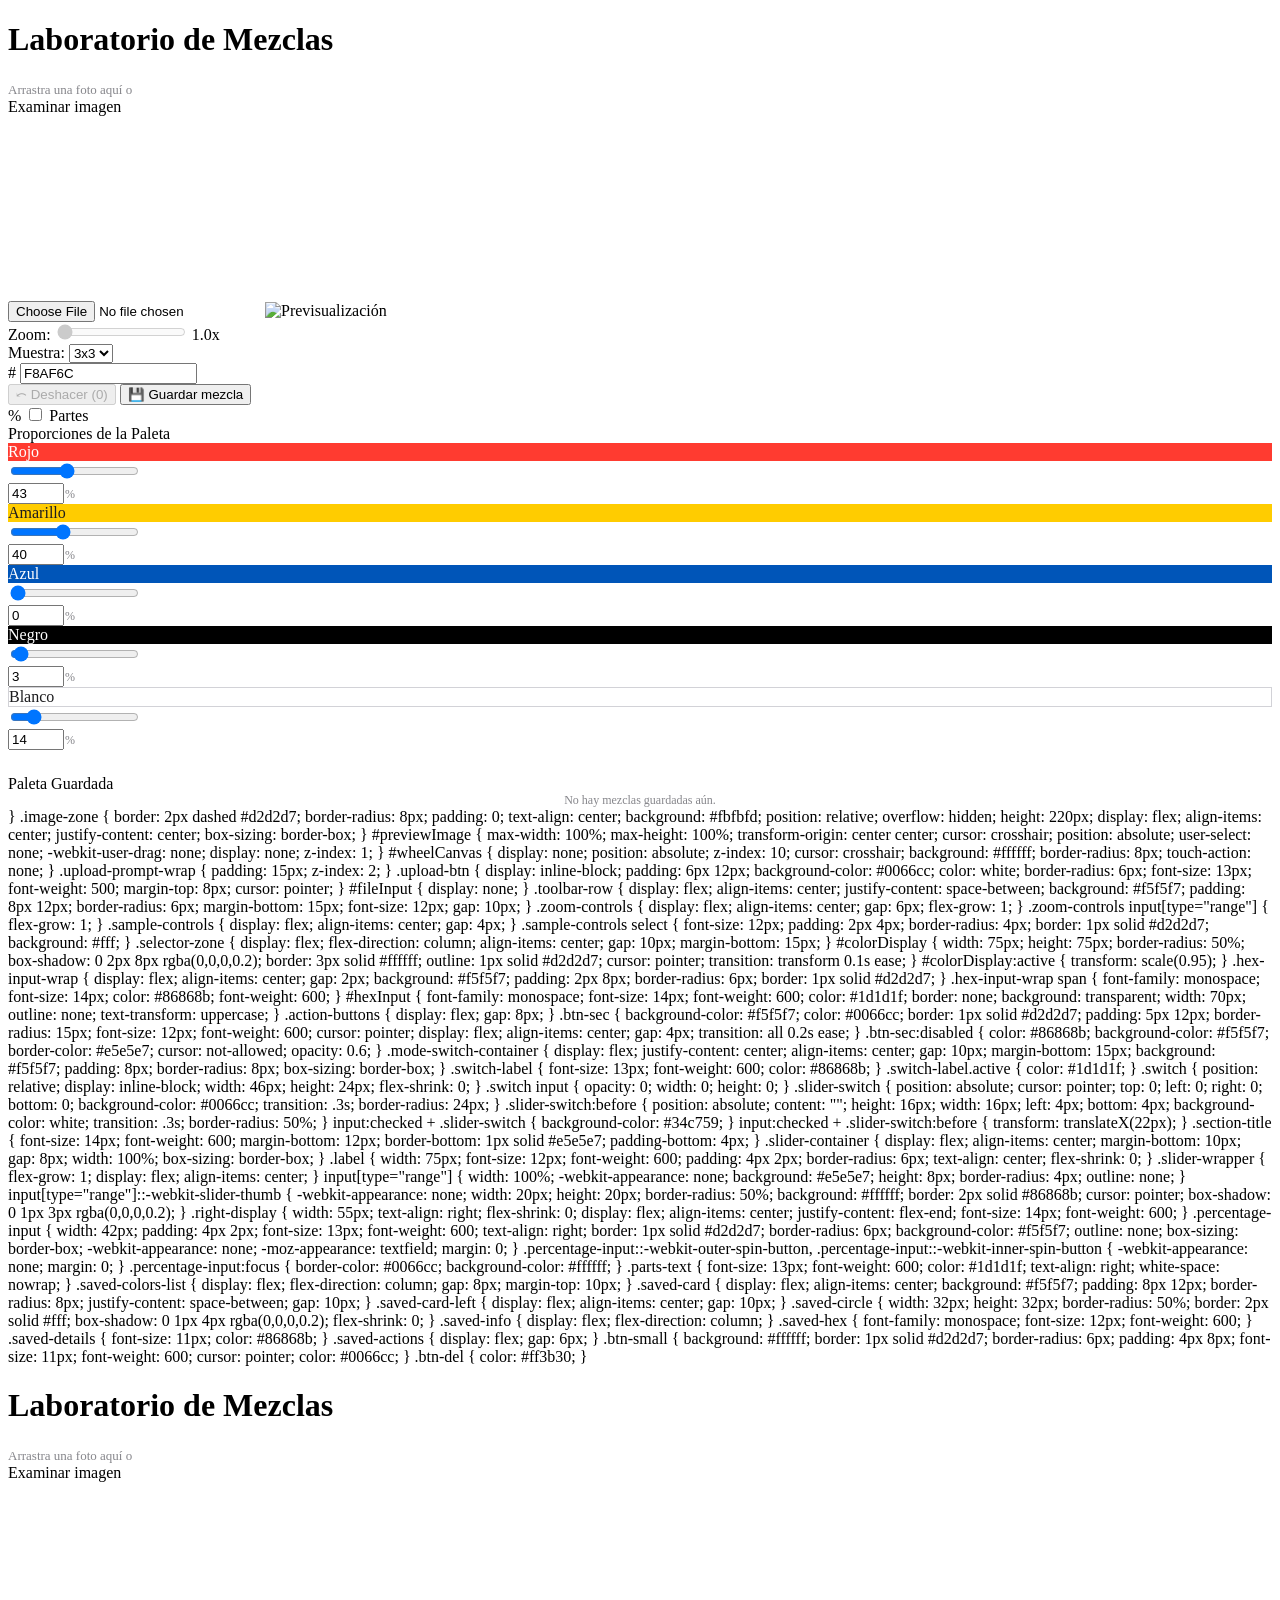
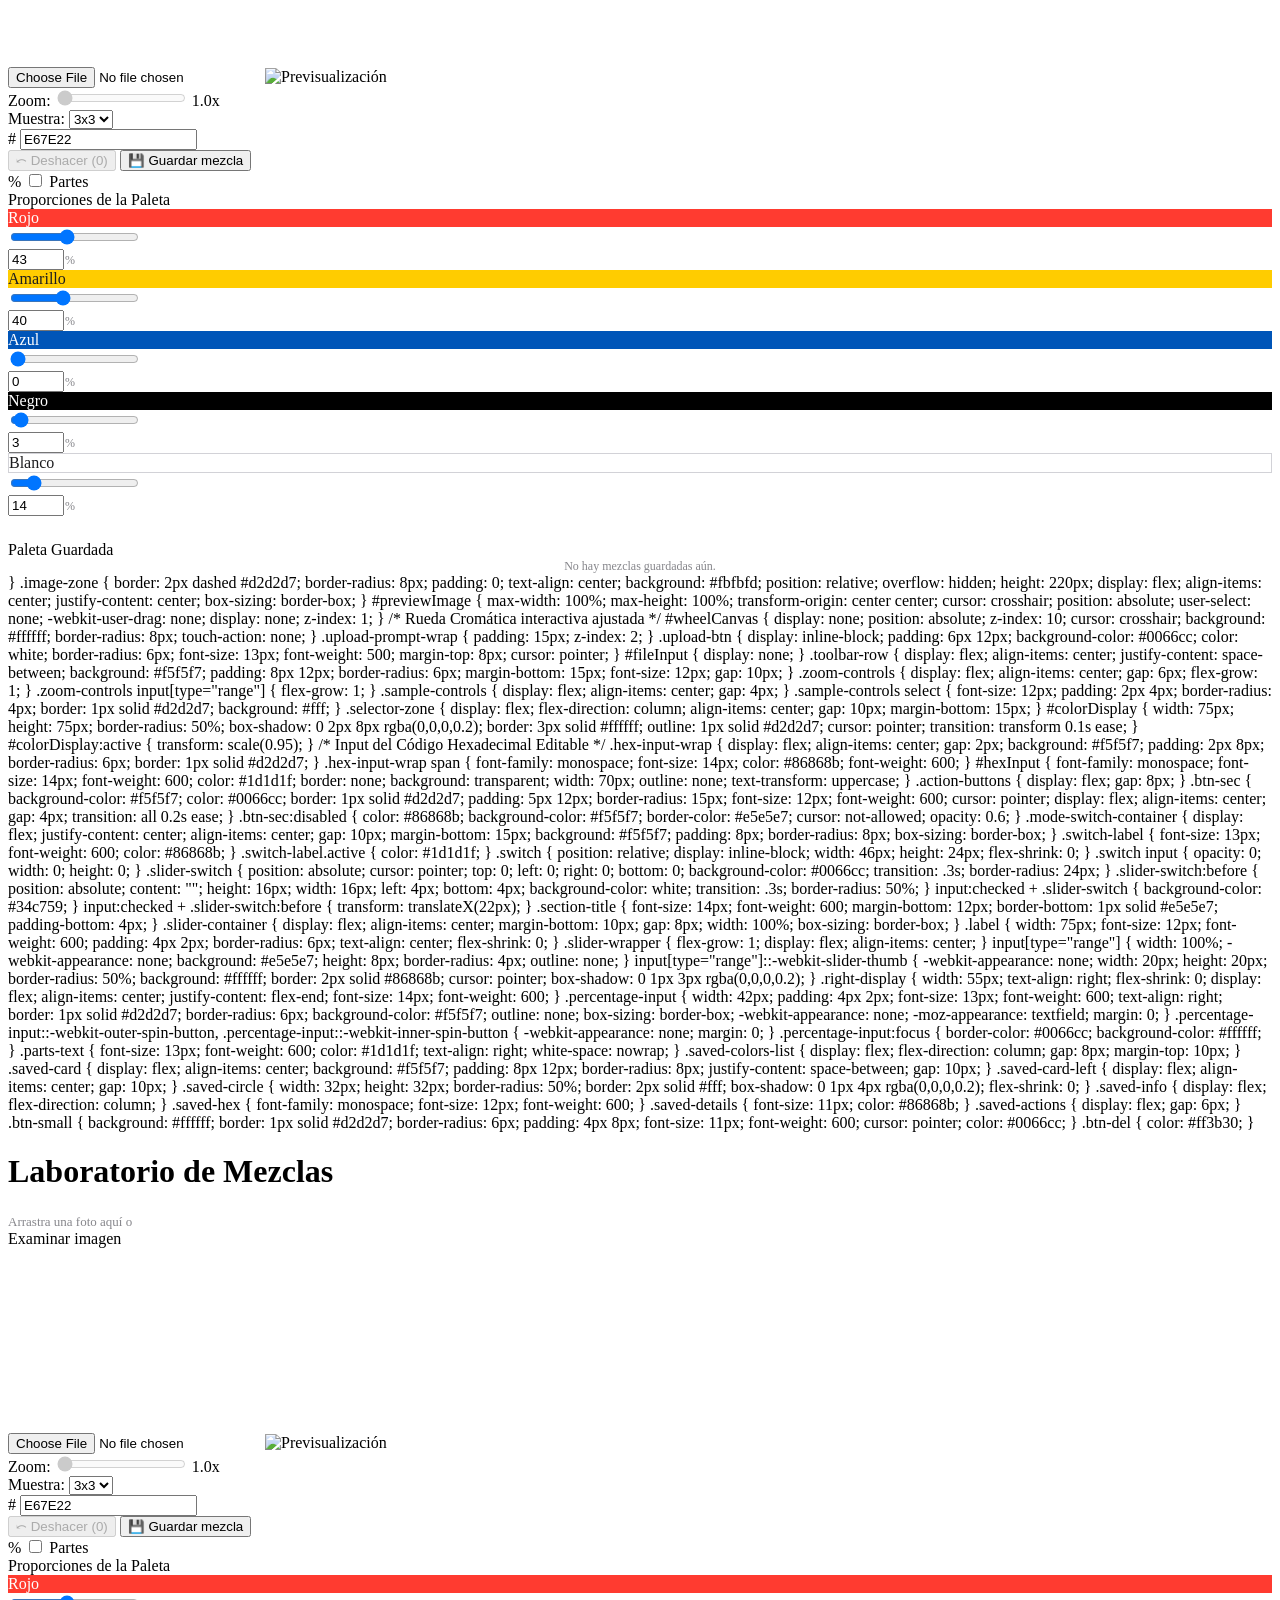
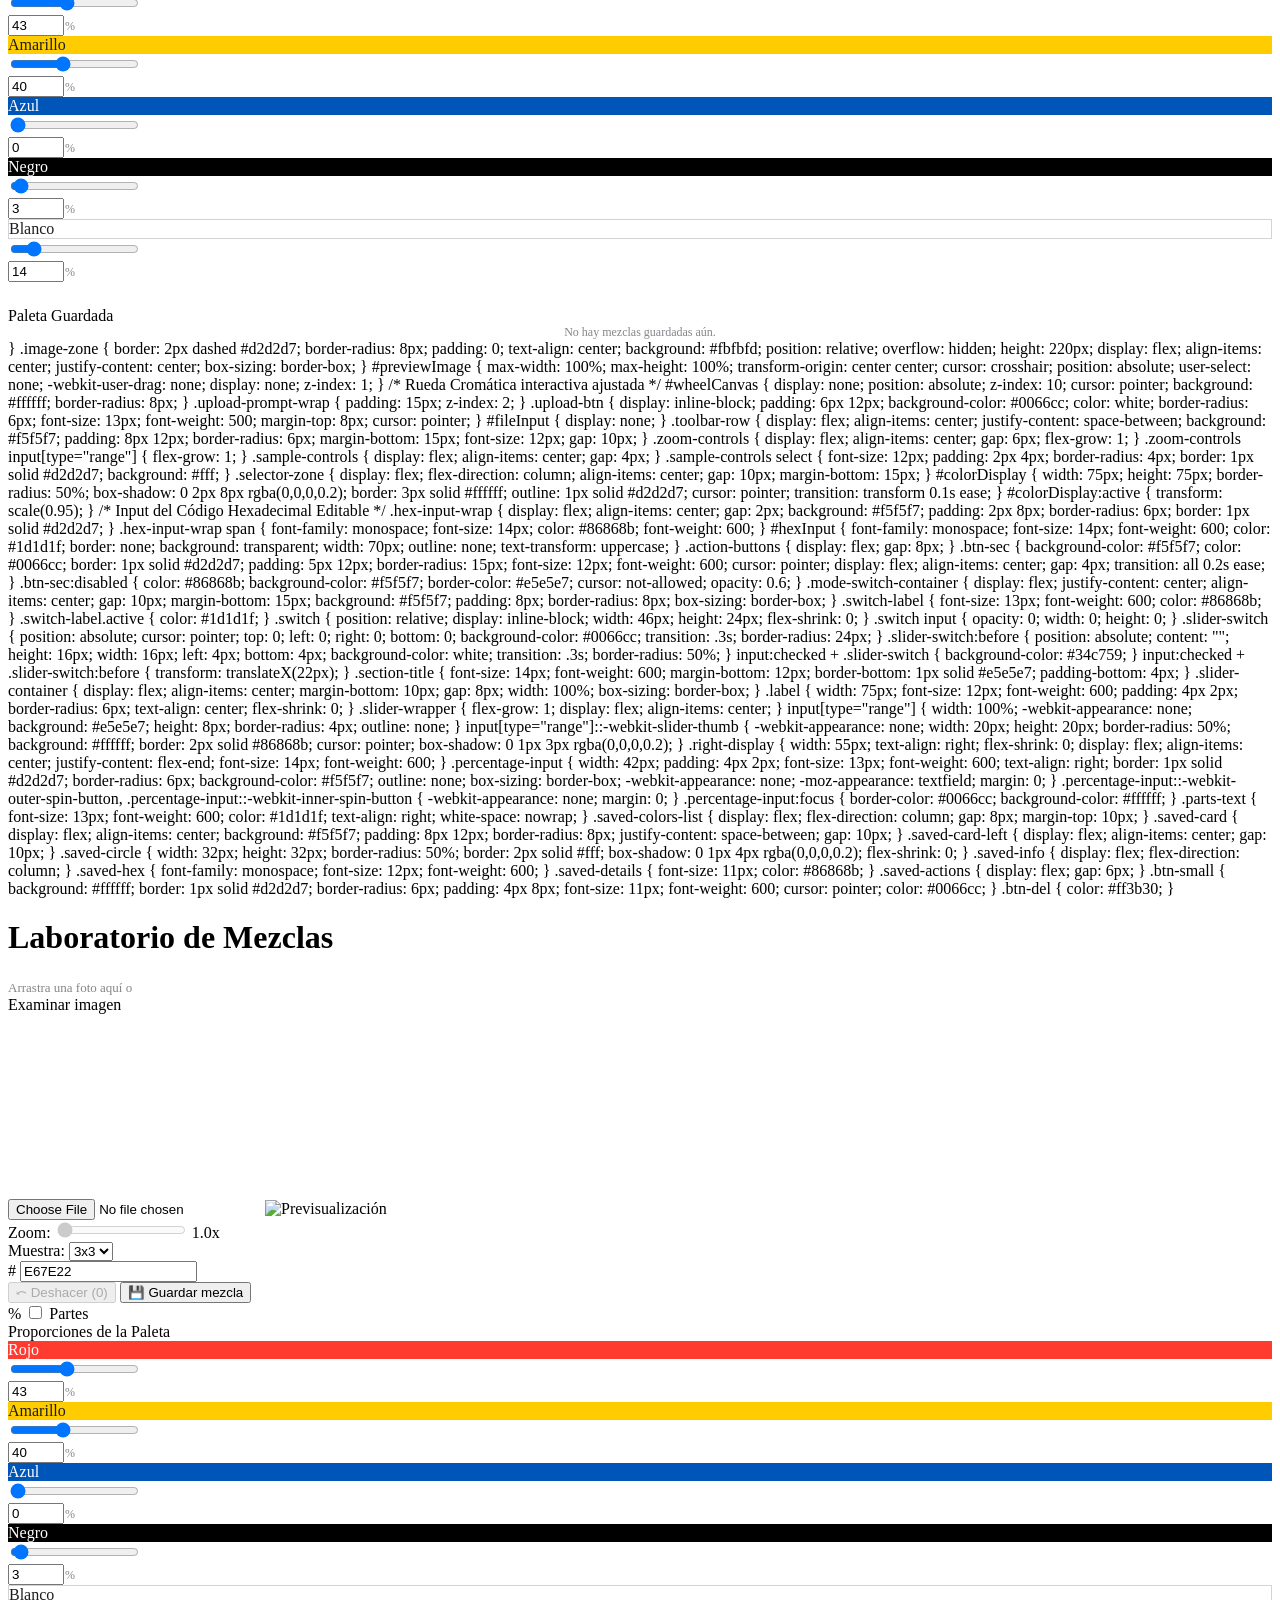
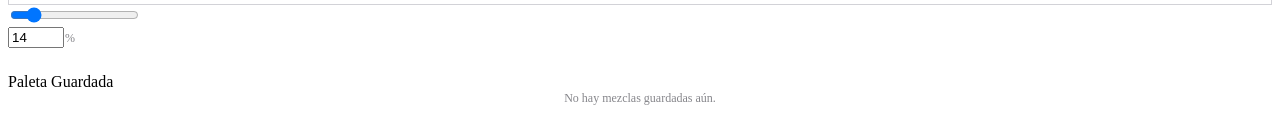
==== commit 2d2eb628: "Update index.html" ====
--- a/index.html
+++ b/index.html
@@ -4,393 +4,7 @@
     <meta charset="UTF-8">
     <meta name="viewport" content="width=device-width, initial-scale=1.0, maximum-scale=1.0, user-scalable=no">
     <title>Simulador de Mezclas - Taller de Pintura</title>
-    <style>
-        body {
-            font-family: -apple-system, BlinkMacSystemFont, "Segoe UI", Roboto, Helvetica, Arial, sans-serif;
-            background-color: #f5f5f7;
-            color: #1d1d1f;
-            margin: 0;
-            padding: 10px;
-            display: flex;
-            justify-content: center;
-            box-sizing: border-box;
-        }
-        .container {
-            background: #ffffff;
-            padding: 20px 15px;
-            border-radius: 12px;
-            box-shadow: 0 4px 12px rgba(0,0,0,0.1);
-            max-width: 550px;
-            width: 100%;
-            box-sizing: border-box;
-        }
-        h1 {
-            font-size: 20px;
-            text-align: center;
-            margin-top: 5px;
-            margin-bottom: 15px;
-        }
-        
-        .image-container-wrapper {
-            margin-bottom: 10px;
-            width: 100%;
-        }
-        .image-zone {
-            border: 2px dashed #d2d2d7;
-            border-radius: 8px;
-            padding: 0;
-            text-align: center;
-            background: #fbfbfd;
-            position: relative;
-            overflow: hidden;
-            height: 220px;
-            display: flex;
-            align-items: center;
-            justify-content: center;
-            box-sizing: border-box;
-        }
-        #previewImage {
-            max-width: 100%;
-            max-height: 100%;
-            transform-origin: center center;
-            cursor: crosshair;
-            position: absolute;
-            user-select: none;
-            -webkit-user-drag: none;
-            display: none;
-            z-index: 1;
-        }
-        
-        #wheelCanvas {
-            display: none;
-            position: absolute;
-            z-index: 10;
-            cursor: crosshair;
-            background: #ffffff;
-            border-radius: 8px;
-            touch-action: none;
-        }
-
-        .upload-prompt-wrap {
-            padding: 15px;
-            z-index: 2;
-        }
-        .upload-btn {
-            display: inline-block;
-            padding: 6px 12px;
-            background-color: #0066cc;
-            color: white;
-            border-radius: 6px;
-            font-size: 13px;
-            font-weight: 500;
-            margin-top: 8px;
-            cursor: pointer;
-        }
-        #fileInput { display: none; }
-
-        .toolbar-row {
-            display: flex;
-            align-items: center;
-            justify-content: space-between;
-            background: #f5f5f7;
-            padding: 8px 12px;
-            border-radius: 6px;
-            margin-bottom: 15px;
-            font-size: 12px;
-            gap: 10px;
-        }
-        .zoom-controls {
-            display: flex;
-            align-items: center;
-            gap: 6px;
-            flex-grow: 1;
-        }
-        .zoom-controls input[type="range"] {
-            flex-grow: 1;
-        }
-        .sample-controls {
-            display: flex;
-            align-items: center;
-            gap: 4px;
-        }
-        .sample-controls select {
-            font-size: 12px;
-            padding: 2px 4px;
-            border-radius: 4px;
-            border: 1px solid #d2d2d7;
-            background: #fff;
-        }
-
-        .selector-zone {
-            display: flex;
-            flex-direction: column;
-            align-items: center;
-            gap: 10px;
-            margin-bottom: 15px;
-        }
-        #colorDisplay {
-            width: 75px;
-            height: 75px;
-            border-radius: 50%;
-            box-shadow: 0 2px 8px rgba(0,0,0,0.2);
-            border: 3px solid #ffffff;
-            outline: 1px solid #d2d2d7;
-            cursor: pointer;
-            transition: transform 0.1s ease;
-        }
-        #colorDisplay:active {
-            transform: scale(0.95);
-        }
-
-        .hex-input-wrap {
-            display: flex;
-            align-items: center;
-            gap: 2px;
-            background: #f5f5f7;
-            padding: 2px 8px;
-            border-radius: 6px;
-            border: 1px solid #d2d2d7;
-        }
-        .hex-input-wrap span {
-            font-family: monospace;
-            font-size: 14px;
-            color: #86868b;
-            font-weight: 600;
-        }
-        #hexInput {
-            font-family: monospace;
-            font-size: 14px;
-            font-weight: 600;
-            color: #1d1d1f;
-            border: none;
-            background: transparent;
-            width: 70px;
-            outline: none;
-            text-transform: uppercase;
-        }
-
-        .action-buttons {
-            display: flex;
-            gap: 8px;
-        }
-        .btn-sec {
-            background-color: #f5f5f7;
-            color: #0066cc;
-            border: 1px solid #d2d2d7;
-            padding: 5px 12px;
-            border-radius: 15px;
-            font-size: 12px;
-            font-weight: 600;
-            cursor: pointer;
-            display: flex;
-            align-items: center;
-            gap: 4px;
-            transition: all 0.2s ease;
-        }
-        .btn-sec:disabled {
-            color: #86868b;
-            background-color: #f5f5f7;
-            border-color: #e5e5e7;
-            cursor: not-allowed;
-            opacity: 0.6;
-        }
-        
-        .mode-switch-container {
-            display: flex;
-            justify-content: center;
-            align-items: center;
-            gap: 10px;
-            margin-bottom: 15px;
-            background: #f5f5f7;
-            padding: 8px;
-            border-radius: 8px;
-            box-sizing: border-box;
-        }
-        .switch-label {
-            font-size: 13px;
-            font-weight: 600;
-            color: #86868b;
-        }
-        .switch-label.active {
-            color: #1d1d1f;
-        }
-        .switch {
-            position: relative;
-            display: inline-block;
-            width: 46px;
-            height: 24px;
-            flex-shrink: 0;
-        }
-        .switch input { opacity: 0; width: 0; height: 0; }
-        .slider-switch {
-            position: absolute;
-            cursor: pointer;
-            top: 0; left: 0; right: 0; bottom: 0;
-            background-color: #0066cc;
-            transition: .3s;
-            border-radius: 24px;
-        }
-        .slider-switch:before {
-            position: absolute;
-            content: "";
-            height: 16px; width: 16px;
-            left: 4px; bottom: 4px;
-            background-color: white;
-            transition: .3s;
-            border-radius: 50%;
-        }
-        input:checked + .slider-switch { background-color: #34c759; }
-        input:checked + .slider-switch:before { transform: translateX(22px); }
-
-        .section-title {
-            font-size: 14px;
-            font-weight: 600;
-            margin-bottom: 12px;
-            border-bottom: 1px solid #e5e5e7;
-            padding-bottom: 4px;
-        }
-
-        .slider-container {
-            display: flex;
-            align-items: center;
-            margin-bottom: 10px;
-            gap: 8px;
-            width: 100%;
-            box-sizing: border-box;
-        }
-        .label {
-            width: 75px;
-            font-size: 12px;
-            font-weight: 600;
-            padding: 4px 2px;
-            border-radius: 6px;
-            text-align: center;
-            flex-shrink: 0;
-        }
-        .slider-wrapper { 
-            flex-grow: 1; 
-            display: flex;
-            align-items: center;
-        }
-        input[type="range"] {
-            width: 100%;
-            -webkit-appearance: none;
-            background: #e5e5e7;
-            height: 8px;
-            border-radius: 4px;
-            outline: none;
-        }
-        input[type="range"]::-webkit-slider-thumb {
-            -webkit-appearance: none;
-            width: 20px; height: 20px;
-            border-radius: 50%;
-            background: #ffffff;
-            border: 2px solid #86868b;
-            cursor: pointer;
-            box-shadow: 0 1px 3px rgba(0,0,0,0.2);
-        }
-
-        .right-display {
-            width: 55px;
-            text-align: right;
-            flex-shrink: 0;
-            display: flex;
-            align-items: center;
-            justify-content: flex-end;
-            font-size: 14px;
-            font-weight: 600;
-        }
-        .percentage-input {
-            width: 42px;
-            padding: 4px 2px;
-            font-size: 13px;
-            font-weight: 600;
-            text-align: right;
-            border: 1px solid #d2d2d7;
-            border-radius: 6px;
-            background-color: #f5f5f7;
-            outline: none;
-            box-sizing: border-box;
-            -webkit-appearance: none;
-            -moz-appearance: textfield;
-            margin: 0;
-        }
-        .percentage-input::-webkit-outer-spin-button,
-        .percentage-input::-webkit-inner-spin-button {
-            -webkit-appearance: none;
-            margin: 0;
-        }
-        .percentage-input:focus {
-            border-color: #0066cc;
-            background-color: #ffffff;
-        }
-        .parts-text {
-            font-size: 13px;
-            font-weight: 600;
-            color: #1d1d1f;
-            text-align: right;
-            white-space: nowrap;
-        }
-
-        .saved-colors-list {
-            display: flex;
-            flex-direction: column;
-            gap: 8px;
-            margin-top: 10px;
-        }
-        .saved-card {
-            display: flex;
-            align-items: center;
-            background: #f5f5f7;
-            padding: 8px 12px;
-            border-radius: 8px;
-            justify-content: space-between;
-            gap: 10px;
-        }
-        .saved-card-left {
-            display: flex;
-            align-items: center;
-            gap: 10px;
-        }
-        .saved-circle {
-            width: 32px;
-            height: 32px;
-            border-radius: 50%;
-            border: 2px solid #fff;
-            box-shadow: 0 1px 4px rgba(0,0,0,0.2);
-            flex-shrink: 0;
-        }
-        .saved-info {
-            display: flex;
-            flex-direction: column;
-        }
-        .saved-hex {
-            font-family: monospace;
-            font-size: 12px;
-            font-weight: 600;
-        }
-        .saved-details {
-            font-size: 11px;
-            color: #86868b;
-        }
-        .saved-actions {
-            display: flex;
-            gap: 6px;
-        }
-        .btn-small {
-            background: #ffffff;
-            border: 1px solid #d2d2d7;
-            border-radius: 6px;
-            padding: 4px 8px;
-            font-size: 11px;
-            font-weight: 600;
-            cursor: pointer;
-            color: #0066cc;
-        }
-        .btn-del {
-            color: #ff3b30;
-        }
-    </style>
+    <link rel="stylesheet" href="styles.css">
 </head>
 <body>
 
@@ -1072,7 +686,6 @@
             z-index: 1;
         }
         
-        /* Rueda Cromática interactiva ajustada */
         #wheelCanvas {
             display: none;
             position: absolute;
@@ -1154,7 +767,6 @@
             transform: scale(0.95);
         }
 
-        /* Input del Código Hexadecimal Editable */
         .hex-input-wrap {
             display: flex;
             align-items: center;
@@ -1418,13 +1030,10 @@
             </div>
             <input type="file" id="fileInput" accept="image/*">
             <img id="previewImage" alt="Previsualización">
-            
-            <!-- Lienzo de la Rueda Cromática -->
             <canvas id="wheelCanvas" width="200" height="200"></canvas>
         </div>
     </div>
 
-    <!-- Barra de Herramientas: Zoom + Muestreo -->
     <div class="toolbar-row">
         <div class="zoom-controls">
             <span>Zoom:</span>
@@ -1445,7 +1054,6 @@
     <div class="selector-zone">
         <div id="colorDisplay" title="Toca para desplegar la rueda de color"></div>
         
-        <!-- Código Hexadecimal Editable -->
         <div class="hex-input-wrap">
             <span>#</span>
             <input type="text" id="hexInput" value="E67E22" maxlength="6">
@@ -1469,7 +1077,6 @@
     <div class="section-title" id="panelTitle">Proporciones de la Paleta</div>
     
     <div id="paint-sliders">
-        <!-- Rojo -->
         <div class="slider-container">
             <div class="label" style="background-color: #ff3b30; color: #ffffff;">Rojo</div>
             <div class="slider-wrapper"><input type="range" id="slider-r" min="0" max="100" value="43"></div>
@@ -1477,7 +1084,6 @@
                 <input type="number" id="num-r" class="percentage-input" min="0" max="100" value="43"><span style="font-size:12px;margin-left:1px;color:#86868b">%</span>
             </div>
         </div>
-        <!-- Amarillo -->
         <div class="slider-container">
             <div class="label" style="background-color: #ffcc00; color: #1d1d1f;">Amarillo</div>
             <div class="slider-wrapper"><input type="range" id="slider-y" min="0" max="100" value="40"></div>
@@ -1485,7 +1091,6 @@
                 <input type="number" id="num-y" class="percentage-input" min="0" max="100" value="40"><span style="font-size:12px;margin-left:1px;color:#86868b">%</span>
             </div>
         </div>
-        <!-- Azul -->
         <div class="slider-container">
             <div class="label" style="background-color: #0055b8; color: #ffffff;">Azul</div>
             <div class="slider-wrapper"><input type="range" id="slider-b" min="0" max="100" value="0"></div>
@@ -1493,7 +1098,6 @@
                 <input type="number" id="num-b" class="percentage-input" min="0" max="100" value="0"><span style="font-size:12px;margin-left:1px;color:#86868b">%</span>
             </div>
         </div>
-        <!-- Negro -->
         <div class="slider-container">
             <div class="label" style="background-color: #000000; color: #ffffff;">Negro</div>
             <div class="slider-wrapper"><input type="range" id="slider-k" min="0" max="100" value="3"></div>
@@ -1501,7 +1105,6 @@
                 <input type="number" id="num-k" class="percentage-input" min="0" max="100" value="3"><span style="font-size:12px;margin-left:1px;color:#86868b">%</span>
             </div>
         </div>
-        <!-- Blanco -->
         <div class="slider-container">
             <div class="label" style="background-color: #ffffff; color: #1d1d1f; border: 1px solid #d2d2d7;">Blanco</div>
             <div class="slider-wrapper"><input type="range" id="slider-w" min="0" max="100" value="14"></div>
@@ -1511,7 +1114,6 @@
         </div>
     </div>
 
-    <!-- Sección de Mezclas Guardadas -->
     <div style="margin-top: 25px;">
         <div class="section-title">Paleta Guardada</div>
         <div id="savedList" class="saved-colors-list">
@@ -1592,7 +1194,6 @@
         undoBtn.textContent = `⤺ Deshacer (${undoStack.length})`;
     }
 
-    // --- CONVERSIÓN PIGMENTARIA RYB PRECISA ---
     function rgbToRyb(r, g, b) {
         let rNorm = r / 255, gNorm = g / 255, bNorm = b / 255;
         let w = Math.min(rNorm, gNorm, bNorm);
@@ -1622,7 +1223,6 @@
         };
     }
 
-    // --- EDICIÓN MANUAL DEL CÓDIGO HEXADECIMAL ---
     function aplicarHexManual() {
         let val = hexInput.value.trim().replace('#', '');
         if (/^[0-9A-Fa-f]{6}$/.test(val)) {
@@ -1644,7 +1244,6 @@
         if (e.key === 'Enter') aplicarHexManual();
     });
 
-    // --- RUEDA CROMÁTICA INTERACTIVA Y ARRASTRABLE ---
     colorDisplay.addEventListener('click', (e) => {
         e.stopPropagation();
         modoRuedaActivo = !modoRuedaActivo;
@@ -1737,7 +1336,6 @@
         }
     }
 
-    // Eventos de arrastre en la Rueda Cromática
     wheelCanvas.addEventListener('mousedown', (e) => {
         arrastrandoEnRueda = true;
         guardarEstadoEnHistorial(true);
@@ -1762,7 +1360,6 @@
     });
     window.addEventListener('touchend', () => { arrastrandoEnRueda = false; });
 
-    // Paneo y Zoom en Foto
     let scale = 1, posX = 0, posY = 0, isDragging = false, startX = 0, startY = 0, haHechoPaneo = false;
 
     zoomSlider.addEventListener('input', (e) => {
@@ -2105,9 +1702,10 @@
             display: none;
             position: absolute;
             z-index: 10;
-            cursor: pointer;
+            cursor: crosshair;
             background: #ffffff;
             border-radius: 8px;
+            touch-action: none;
         }
 
         .upload-prompt-wrap {
@@ -2470,7 +2068,6 @@
     </div>
 
     <div class="selector-zone">
-        <!-- Tocar el círculo activa/desactiva la rueda cromática arriba -->
         <div id="colorDisplay" title="Toca para desplegar la rueda de color"></div>
         
         <!-- Código Hexadecimal Editable -->
@@ -2558,6 +2155,7 @@
     let ultimoCambioFueFoto = false;
     let estadoPrevioAFoto = null; 
     let modoRuedaActivo = false;
+    let arrastrandoEnRueda = false;
 
     const colorDisplay = document.getElementById('colorDisplay');
     const hexInput = document.getElementById('hexInput');
@@ -2619,6 +2217,36 @@
         undoBtn.textContent = `⤺ Deshacer (${undoStack.length})`;
     }
 
+    // --- CONVERSIÓN PIGMENTARIA RYB PRECISA ---
+    function rgbToRyb(r, g, b) {
+        let rNorm = r / 255, gNorm = g / 255, bNorm = b / 255;
+        let w = Math.min(rNorm, gNorm, bNorm);
+        let k = 1 - Math.max(rNorm, gNorm, bNorm);
+
+        let rPure = rNorm - w;
+        let gPure = gNorm - w;
+        let bPure = bNorm - w;
+
+        let yPure = Math.min(rPure, gPure);
+        rPure -= yPure;
+        gPure -= yPure;
+
+        let bMix = bPure + gPure;
+        let rMix = rPure;
+        let yMix = yPure;
+
+        let total = rMix + yMix + bMix + k + w;
+        if (total === 0) return { r: 0, y: 0, b: 0, k: 0, w: 100 };
+
+        return {
+            r: (rMix / total) * 100,
+            y: (yMix / total) * 100,
+            b: (bMix / total) * 100,
+            k: (k / total) * 100,
+            w: (w / total) * 100
+        };
+    }
+
     // --- EDICIÓN MANUAL DEL CÓDIGO HEXADECIMAL ---
     function aplicarHexManual() {
         let val = hexInput.value.trim().replace('#', '');
@@ -2629,13 +2257,8 @@
             const b = parseInt(val.slice(4, 6), 16);
             
             const ryb = rgbToRyb(r, g, b);
-            const total = ryb.r + ryb.y + ryb.b + ryb.k + ryb.w;
-            if (total > 0) {
-                Object.keys(currentProportions).forEach(key => {
-                    currentProportions[key] = (ryb[key] / total) * 100;
-                });
-                renderizarHerramienta();
-            }
+            currentProportions = ryb;
+            renderizarHerramienta();
         } else {
             renderizarHerramienta();
         }
@@ -2646,7 +2269,7 @@
         if (e.key === 'Enter') aplicarHexManual();
     });
 
-    // --- RUEDA CROMÁTICA INTERACTIVA ---
+    // --- RUEDA CROMÁTICA INTERACTIVA Y ARRASTRABLE ---
     colorDisplay.addEventListener('click', (e) => {
         e.stopPropagation();
         modoRuedaActivo = !modoRuedaActivo;
@@ -2719,30 +2342,52 @@
         return { h, s, l };
     }
 
-    function seleccionarColorDeRueda(e) {
+    function procesarSeleccionRueda(clientX, clientY) {
         const rect = wheelCanvas.getBoundingClientRect();
-        const x = e.clientX - rect.left - wheelCanvas.width / 2;
-        const y = e.clientY - rect.top - wheelCanvas.height / 2;
+        const localX = clientX - rect.left;
+        const localY = clientY - rect.top;
+        const cX = localX - wheelCanvas.width / 2;
+        const cY = localY - wheelCanvas.height / 2;
         const radius = wheelCanvas.width / 2 - 5;
         
-        const distance = Math.sqrt(x * x + y * y);
+        const distance = Math.sqrt(cX * cX + cY * cY);
         if (distance <= radius) {
+            const imgData = ctxWheel.getImageData(localX, localY, 1, 1).data;
+            if (imgData[3] > 0) {
+                const ryb = rgbToRyb(imgData[0], imgData[1], imgData[2]);
+                currentProportions = ryb;
+                renderizarHerramienta();
+                dibujarRuedaCromatica();
+            }
+        }
+    }
+
+    // Eventos de arrastre en la Rueda Cromática
+    wheelCanvas.addEventListener('mousedown', (e) => {
+        arrastrandoEnRueda = true;
+        guardarEstadoEnHistorial(true);
+        procesarSeleccionRueda(e.clientX, e.clientY);
+    });
+    window.addEventListener('mousemove', (e) => {
+        if (arrastrandoEnRueda) procesarSeleccionRueda(e.clientX, e.clientY);
+    });
+    window.addEventListener('mouseup', () => { arrastrandoEnRueda = false; });
+
+    wheelCanvas.addEventListener('touchstart', (e) => {
+        if (e.touches.length === 1) {
+            arrastrandoEnRueda = true;
             guardarEstadoEnHistorial(true);
-            const imgData = ctxWheel.getImageData(e.clientX - rect.left, e.clientY - rect.top, 1, 1).data;
-            const ryb = rgbToRyb(imgData[0], imgData[1], imgData[2]);
-            const total = ryb.r + ryb.y + ryb.b + ryb.k + ryb.w;
-            if (total > 0) {
-                Object.keys(currentProportions).forEach(key => {
-                    currentProportions[key] = (ryb[key] / total) * 100;
-                });
-                renderizarHerramienta();
-            }
-        }
-    }
-
-    wheelCanvas.addEventListener('click', seleccionarColorDeRueda);
-
-    // Paneo y Zoom
+            procesarSeleccionRueda(e.touches[0].clientX, e.touches[0].clientY);
+        }
+    }, {passive: true});
+    window.addEventListener('touchmove', (e) => {
+        if (arrastrandoEnRueda && e.touches.length === 1) {
+            procesarSeleccionRueda(e.touches[0].clientX, e.touches[0].clientY);
+        }
+    });
+    window.addEventListener('touchend', () => { arrastrandoEnRueda = false; });
+
+    // Paneo y Zoom en Foto
     let scale = 1, posX = 0, posY = 0, isDragging = false, startX = 0, startY = 0, haHechoPaneo = false;
 
     zoomSlider.addEventListener('input', (e) => {
@@ -2998,15 +2643,6 @@
         }
     });
 
-    function rgbToRyb(r, g, b) {
-        const w = Math.min(r, g, b);
-        let rMat = r - w, gMat = g - w, bMat = b - w;
-        let y = Math.min(rMat, gMat); rMat -= y; gMat -= y;
-        if (bMat > 0 && gMat > 0) { bMat /= 2; gMat /= 2; }
-        y += gMat;
-        return { r: rMat, y: y, b: bMat + gMat, k: 255 - Math.max(r, g, b), w: w };
-    }
-
     previewImage.addEventListener('click', function(e) {
         if (haHechoPaneo || modoRuedaActivo) return; 
         e.stopPropagation();
@@ -3052,14 +2688,1003 @@
             const avgB = Math.round(sumB / count);
 
             const ryb = rgbToRyb(avgR, avgG, avgB);
+            currentProportions = ryb;
+            renderizarHerramienta();
+        }
+    });
+
+    renderizarHerramienta();
+    renderizarListaGuardados();
+</script>
+
+</body>
+</html>        }
+        .image-zone {
+            border: 2px dashed #d2d2d7;
+            border-radius: 8px;
+            padding: 0;
+            text-align: center;
+            background: #fbfbfd;
+            position: relative;
+            overflow: hidden;
+            height: 220px;
+            display: flex;
+            align-items: center;
+            justify-content: center;
+            box-sizing: border-box;
+        }
+        #previewImage {
+            max-width: 100%;
+            max-height: 100%;
+            transform-origin: center center;
+            cursor: crosshair;
+            position: absolute;
+            user-select: none;
+            -webkit-user-drag: none;
+            display: none;
+            z-index: 1;
+        }
+        
+        /* Rueda Cromática interactiva ajustada */
+        #wheelCanvas {
+            display: none;
+            position: absolute;
+            z-index: 10;
+            cursor: pointer;
+            background: #ffffff;
+            border-radius: 8px;
+        }
+
+        .upload-prompt-wrap {
+            padding: 15px;
+            z-index: 2;
+        }
+        .upload-btn {
+            display: inline-block;
+            padding: 6px 12px;
+            background-color: #0066cc;
+            color: white;
+            border-radius: 6px;
+            font-size: 13px;
+            font-weight: 500;
+            margin-top: 8px;
+            cursor: pointer;
+        }
+        #fileInput { display: none; }
+
+        .toolbar-row {
+            display: flex;
+            align-items: center;
+            justify-content: space-between;
+            background: #f5f5f7;
+            padding: 8px 12px;
+            border-radius: 6px;
+            margin-bottom: 15px;
+            font-size: 12px;
+            gap: 10px;
+        }
+        .zoom-controls {
+            display: flex;
+            align-items: center;
+            gap: 6px;
+            flex-grow: 1;
+        }
+        .zoom-controls input[type="range"] {
+            flex-grow: 1;
+        }
+        .sample-controls {
+            display: flex;
+            align-items: center;
+            gap: 4px;
+        }
+        .sample-controls select {
+            font-size: 12px;
+            padding: 2px 4px;
+            border-radius: 4px;
+            border: 1px solid #d2d2d7;
+            background: #fff;
+        }
+
+        .selector-zone {
+            display: flex;
+            flex-direction: column;
+            align-items: center;
+            gap: 10px;
+            margin-bottom: 15px;
+        }
+        #colorDisplay {
+            width: 75px;
+            height: 75px;
+            border-radius: 50%;
+            box-shadow: 0 2px 8px rgba(0,0,0,0.2);
+            border: 3px solid #ffffff;
+            outline: 1px solid #d2d2d7;
+            cursor: pointer;
+            transition: transform 0.1s ease;
+        }
+        #colorDisplay:active {
+            transform: scale(0.95);
+        }
+
+        /* Input del Código Hexadecimal Editable */
+        .hex-input-wrap {
+            display: flex;
+            align-items: center;
+            gap: 2px;
+            background: #f5f5f7;
+            padding: 2px 8px;
+            border-radius: 6px;
+            border: 1px solid #d2d2d7;
+        }
+        .hex-input-wrap span {
+            font-family: monospace;
+            font-size: 14px;
+            color: #86868b;
+            font-weight: 600;
+        }
+        #hexInput {
+            font-family: monospace;
+            font-size: 14px;
+            font-weight: 600;
+            color: #1d1d1f;
+            border: none;
+            background: transparent;
+            width: 70px;
+            outline: none;
+            text-transform: uppercase;
+        }
+
+        .action-buttons {
+            display: flex;
+            gap: 8px;
+        }
+        .btn-sec {
+            background-color: #f5f5f7;
+            color: #0066cc;
+            border: 1px solid #d2d2d7;
+            padding: 5px 12px;
+            border-radius: 15px;
+            font-size: 12px;
+            font-weight: 600;
+            cursor: pointer;
+            display: flex;
+            align-items: center;
+            gap: 4px;
+            transition: all 0.2s ease;
+        }
+        .btn-sec:disabled {
+            color: #86868b;
+            background-color: #f5f5f7;
+            border-color: #e5e5e7;
+            cursor: not-allowed;
+            opacity: 0.6;
+        }
+        
+        .mode-switch-container {
+            display: flex;
+            justify-content: center;
+            align-items: center;
+            gap: 10px;
+            margin-bottom: 15px;
+            background: #f5f5f7;
+            padding: 8px;
+            border-radius: 8px;
+            box-sizing: border-box;
+        }
+        .switch-label {
+            font-size: 13px;
+            font-weight: 600;
+            color: #86868b;
+        }
+        .switch-label.active {
+            color: #1d1d1f;
+        }
+        .switch {
+            position: relative;
+            display: inline-block;
+            width: 46px;
+            height: 24px;
+            flex-shrink: 0;
+        }
+        .switch input { opacity: 0; width: 0; height: 0; }
+        .slider-switch {
+            position: absolute;
+            cursor: pointer;
+            top: 0; left: 0; right: 0; bottom: 0;
+            background-color: #0066cc;
+            transition: .3s;
+            border-radius: 24px;
+        }
+        .slider-switch:before {
+            position: absolute;
+            content: "";
+            height: 16px; width: 16px;
+            left: 4px; bottom: 4px;
+            background-color: white;
+            transition: .3s;
+            border-radius: 50%;
+        }
+        input:checked + .slider-switch { background-color: #34c759; }
+        input:checked + .slider-switch:before { transform: translateX(22px); }
+
+        .section-title {
+            font-size: 14px;
+            font-weight: 600;
+            margin-bottom: 12px;
+            border-bottom: 1px solid #e5e5e7;
+            padding-bottom: 4px;
+        }
+
+        .slider-container {
+            display: flex;
+            align-items: center;
+            margin-bottom: 10px;
+            gap: 8px;
+            width: 100%;
+            box-sizing: border-box;
+        }
+        .label {
+            width: 75px;
+            font-size: 12px;
+            font-weight: 600;
+            padding: 4px 2px;
+            border-radius: 6px;
+            text-align: center;
+            flex-shrink: 0;
+        }
+        .slider-wrapper { 
+            flex-grow: 1; 
+            display: flex;
+            align-items: center;
+        }
+        input[type="range"] {
+            width: 100%;
+            -webkit-appearance: none;
+            background: #e5e5e7;
+            height: 8px;
+            border-radius: 4px;
+            outline: none;
+        }
+        input[type="range"]::-webkit-slider-thumb {
+            -webkit-appearance: none;
+            width: 20px; height: 20px;
+            border-radius: 50%;
+            background: #ffffff;
+            border: 2px solid #86868b;
+            cursor: pointer;
+            box-shadow: 0 1px 3px rgba(0,0,0,0.2);
+        }
+
+        .right-display {
+            width: 55px;
+            text-align: right;
+            flex-shrink: 0;
+            display: flex;
+            align-items: center;
+            justify-content: flex-end;
+            font-size: 14px;
+            font-weight: 600;
+        }
+        .percentage-input {
+            width: 42px;
+            padding: 4px 2px;
+            font-size: 13px;
+            font-weight: 600;
+            text-align: right;
+            border: 1px solid #d2d2d7;
+            border-radius: 6px;
+            background-color: #f5f5f7;
+            outline: none;
+            box-sizing: border-box;
+            -webkit-appearance: none;
+            -moz-appearance: textfield;
+            margin: 0;
+        }
+        .percentage-input::-webkit-outer-spin-button,
+        .percentage-input::-webkit-inner-spin-button {
+            -webkit-appearance: none;
+            margin: 0;
+        }
+        .percentage-input:focus {
+            border-color: #0066cc;
+            background-color: #ffffff;
+        }
+        .parts-text {
+            font-size: 13px;
+            font-weight: 600;
+            color: #1d1d1f;
+            text-align: right;
+            white-space: nowrap;
+        }
+
+        .saved-colors-list {
+            display: flex;
+            flex-direction: column;
+            gap: 8px;
+            margin-top: 10px;
+        }
+        .saved-card {
+            display: flex;
+            align-items: center;
+            background: #f5f5f7;
+            padding: 8px 12px;
+            border-radius: 8px;
+            justify-content: space-between;
+            gap: 10px;
+        }
+        .saved-card-left {
+            display: flex;
+            align-items: center;
+            gap: 10px;
+        }
+        .saved-circle {
+            width: 32px;
+            height: 32px;
+            border-radius: 50%;
+            border: 2px solid #fff;
+            box-shadow: 0 1px 4px rgba(0,0,0,0.2);
+            flex-shrink: 0;
+        }
+        .saved-info {
+            display: flex;
+            flex-direction: column;
+        }
+        .saved-hex {
+            font-family: monospace;
+            font-size: 12px;
+            font-weight: 600;
+        }
+        .saved-details {
+            font-size: 11px;
+            color: #86868b;
+        }
+        .saved-actions {
+            display: flex;
+            gap: 6px;
+        }
+        .btn-small {
+            background: #ffffff;
+            border: 1px solid #d2d2d7;
+            border-radius: 6px;
+            padding: 4px 8px;
+            font-size: 11px;
+            font-weight: 600;
+            cursor: pointer;
+            color: #0066cc;
+        }
+        .btn-del {
+            color: #ff3b30;
+        }
+    </style>
+</head>
+<body>
+
+<div class="container">
+    <h1>Laboratorio de Mezclas</h1>
+    
+    <div class="image-container-wrapper">
+        <div class="image-zone" id="dropZone">
+            <div class="upload-prompt-wrap" id="uploadPrompt">
+                <span style="font-size: 13px; color: #86868b;">Arrastra una foto aquí o</span><br>
+                <div class="upload-btn" onclick="document.getElementById('fileInput').click()">Examinar imagen</div>
+            </div>
+            <input type="file" id="fileInput" accept="image/*">
+            <img id="previewImage" alt="Previsualización">
+            
+            <!-- Lienzo de la Rueda Cromática -->
+            <canvas id="wheelCanvas" width="200" height="200"></canvas>
+        </div>
+    </div>
+
+    <!-- Barra de Herramientas: Zoom + Muestreo -->
+    <div class="toolbar-row">
+        <div class="zoom-controls">
+            <span>Zoom:</span>
+            <input type="range" id="zoomSlider" min="1" max="4" step="0.1" value="1" disabled>
+            <span id="zoomVal">1.0x</span>
+        </div>
+        <div class="sample-controls">
+            <span>Muestra:</span>
+            <select id="sampleSize">
+                <option value="1">1x1</option>
+                <option value="3" selected>3x3</option>
+                <option value="5">5x5</option>
+                <option value="9">9x9</option>
+            </select>
+        </div>
+    </div>
+
+    <div class="selector-zone">
+        <!-- Tocar el círculo activa/desactiva la rueda cromática arriba -->
+        <div id="colorDisplay" title="Toca para desplegar la rueda de color"></div>
+        
+        <!-- Código Hexadecimal Editable -->
+        <div class="hex-input-wrap">
+            <span>#</span>
+            <input type="text" id="hexInput" value="E67E22" maxlength="6">
+        </div>
+        
+        <div class="action-buttons">
+            <button id="undoBtn" class="btn-sec" disabled>⤺ Deshacer (0)</button>
+            <button id="saveBtn" class="btn-sec">💾 Guardar mezcla</button>
+        </div>
+    </div>
+
+    <div class="mode-switch-container">
+        <span class="switch-label active" id="lbl-pct">%</span>
+        <label class="switch">
+            <input type="checkbox" id="modeToggle">
+            <span class="slider-switch"></span>
+        </label>
+        <span class="switch-label" id="lbl-parts">Partes</span>
+    </div>
+
+    <div class="section-title" id="panelTitle">Proporciones de la Paleta</div>
+    
+    <div id="paint-sliders">
+        <!-- Rojo -->
+        <div class="slider-container">
+            <div class="label" style="background-color: #ff3b30; color: #ffffff;">Rojo</div>
+            <div class="slider-wrapper"><input type="range" id="slider-r" min="0" max="100" value="43"></div>
+            <div class="right-display" id="box-r">
+                <input type="number" id="num-r" class="percentage-input" min="0" max="100" value="43"><span style="font-size:12px;margin-left:1px;color:#86868b">%</span>
+            </div>
+        </div>
+        <!-- Amarillo -->
+        <div class="slider-container">
+            <div class="label" style="background-color: #ffcc00; color: #1d1d1f;">Amarillo</div>
+            <div class="slider-wrapper"><input type="range" id="slider-y" min="0" max="100" value="40"></div>
+            <div class="right-display" id="box-y">
+                <input type="number" id="num-y" class="percentage-input" min="0" max="100" value="40"><span style="font-size:12px;margin-left:1px;color:#86868b">%</span>
+            </div>
+        </div>
+        <!-- Azul -->
+        <div class="slider-container">
+            <div class="label" style="background-color: #0055b8; color: #ffffff;">Azul</div>
+            <div class="slider-wrapper"><input type="range" id="slider-b" min="0" max="100" value="0"></div>
+            <div class="right-display" id="box-b">
+                <input type="number" id="num-b" class="percentage-input" min="0" max="100" value="0"><span style="font-size:12px;margin-left:1px;color:#86868b">%</span>
+            </div>
+        </div>
+        <!-- Negro -->
+        <div class="slider-container">
+            <div class="label" style="background-color: #000000; color: #ffffff;">Negro</div>
+            <div class="slider-wrapper"><input type="range" id="slider-k" min="0" max="100" value="3"></div>
+            <div class="right-display" id="box-k">
+                <input type="number" id="num-k" class="percentage-input" min="0" max="100" value="3"><span style="font-size:12px;margin-left:1px;color:#86868b">%</span>
+            </div>
+        </div>
+        <!-- Blanco -->
+        <div class="slider-container">
+            <div class="label" style="background-color: #ffffff; color: #1d1d1f; border: 1px solid #d2d2d7;">Blanco</div>
+            <div class="slider-wrapper"><input type="range" id="slider-w" min="0" max="100" value="14"></div>
+            <div class="right-display" id="box-w">
+                <input type="number" id="num-w" class="percentage-input" min="0" max="100" value="14"><span style="font-size:12px;margin-left:1px;color:#86868b">%</span>
+            </div>
+        </div>
+    </div>
+
+    <!-- Sección de Mezclas Guardadas -->
+    <div style="margin-top: 25px;">
+        <div class="section-title">Paleta Guardada</div>
+        <div id="savedList" class="saved-colors-list">
+            <div style="font-size: 12px; color: #86868b; text-align: center;">No hay mezclas guardadas aún.</div>
+        </div>
+    </div>
+</div>
+
+<canvas id="canvasAux" style="display:none;"></canvas>
+
+<script>
+    let currentProportions = { r: 43, y: 40, b: 0, k: 3, w: 14 };
+    let undoStack = []; 
+    let savedColors = JSON.parse(localStorage.getItem('savedPalettes') || '[]');
+    let esModoPartes = false;
+    let ultimoCambioFueFoto = false;
+    let estadoPrevioAFoto = null; 
+    let modoRuedaActivo = false;
+
+    const colorDisplay = document.getElementById('colorDisplay');
+    const hexInput = document.getElementById('hexInput');
+    const modeToggle = document.getElementById('modeToggle');
+    const zoomSlider = document.getElementById('zoomSlider');
+    const zoomVal = document.getElementById('zoomVal');
+    const sampleSizeSelect = document.getElementById('sampleSize');
+    const previewImage = document.getElementById('previewImage');
+    const dropZone = document.getElementById('dropZone');
+    const uploadPrompt = document.getElementById('uploadPrompt');
+    const wheelCanvas = document.getElementById('wheelCanvas');
+    const ctxWheel = wheelCanvas.getContext('2d');
+    const undoBtn = document.getElementById('undoBtn');
+    const saveBtn = document.getElementById('saveBtn');
+    const savedList = document.getElementById('savedList');
+    
+    const sliders = { r: document.getElementById('slider-r'), y: document.getElementById('slider-y'), b: document.getElementById('slider-b'), k: document.getElementById('slider-k'), w: document.getElementById('slider-w') };
+    const boxes = { r: document.getElementById('box-r'), y: document.getElementById('box-y'), b: document.getElementById('box-b'), k: document.getElementById('box-k'), w: document.getElementById('box-w') };
+
+    function guardarEstadoEnHistorial(origenFoto = false) {
+        const copiaEstado = { ...currentProportions };
+        if (origenFoto) {
+            if (!ultimoCambioFueFoto) {
+                estadoPrevioAFoto = copiaEstado;
+                undoStack.push(estadoPrevioAFoto);
+                ultimoCambioFueFoto = true;
+            } else {
+                undoStack = undoStack.filter(state => state !== estadoPrevioAFoto);
+                undoStack.push(estadoPrevioAFoto);
+            }
+        } else {
+            ultimoCambioFueFoto = false;
+            estadoPrevioAFoto = null;
+            if (undoStack.length > 0) {
+                const ultimo = undoStack[undoStack.length - 1];
+                if (ultimo.r === copiaEstado.r && ultimo.y === copiaEstado.y && ultimo.b === copiaEstado.b && ultimo.k === copiaEstado.k && ultimo.w === copiaEstado.w) {
+                    return;
+                }
+            }
+            undoStack.push(copiaEstado);
+        }
+        if (undoStack.length > 40) undoStack.shift();
+        actualizarBotonUndo();
+    }
+
+    undoBtn.addEventListener('click', () => {
+        if (undoStack.length === 0) return;
+        currentProportions = undoStack.pop();
+        if (ultimoCambioFueFoto && undoStack.length === 0) {
+            ultimoCambioFueFoto = false;
+            estadoPrevioAFoto = null;
+        }
+        actualizarBotonUndo();
+        renderizarHerramienta();
+    });
+
+    function actualizarBotonUndo() {
+        undoBtn.disabled = undoStack.length === 0;
+        undoBtn.textContent = `⤺ Deshacer (${undoStack.length})`;
+    }
+
+    // --- EDICIÓN MANUAL DEL CÓDIGO HEXADECIMAL ---
+    function aplicarHexManual() {
+        let val = hexInput.value.trim().replace('#', '');
+        if (/^[0-9A-Fa-f]{6}$/.test(val)) {
+            guardarEstadoEnHistorial(false);
+            const r = parseInt(val.slice(0, 2), 16);
+            const g = parseInt(val.slice(2, 4), 16);
+            const b = parseInt(val.slice(4, 6), 16);
+            
+            const ryb = rgbToRyb(r, g, b);
             const total = ryb.r + ryb.y + ryb.b + ryb.k + ryb.w;
-
             if (total > 0) {
                 Object.keys(currentProportions).forEach(key => {
                     currentProportions[key] = (ryb[key] / total) * 100;
                 });
                 renderizarHerramienta();
             }
+        } else {
+            renderizarHerramienta();
+        }
+    }
+
+    hexInput.addEventListener('change', aplicarHexManual);
+    hexInput.addEventListener('keyup', (e) => {
+        if (e.key === 'Enter') aplicarHexManual();
+    });
+
+    // --- RUEDA CROMÁTICA INTERACTIVA ---
+    colorDisplay.addEventListener('click', (e) => {
+        e.stopPropagation();
+        modoRuedaActivo = !modoRuedaActivo;
+        if (modoRuedaActivo) {
+            wheelCanvas.style.display = 'block';
+            if (previewImage.src) previewImage.style.display = 'none';
+            uploadPrompt.style.display = 'none';
+            dibujarRuedaCromatica();
+        } else {
+            wheelCanvas.style.display = 'none';
+            if (previewImage.src) previewImage.style.display = 'block';
+            else uploadPrompt.style.display = 'block';
+        }
+    });
+
+    function dibujarRuedaCromatica() {
+        const width = wheelCanvas.width;
+        const height = wheelCanvas.height;
+        const radius = width / 2 - 5;
+        const ctx = ctxWheel;
+        
+        ctx.clearRect(0, 0, width, height);
+
+        for (let x = -radius; x < radius; x++) {
+            for (let y = -radius; y < radius; y++) {
+                const distance = Math.sqrt(x * x + y * y);
+                if (distance <= radius) {
+                    let angle = Math.atan2(y, x) * (180 / Math.PI);
+                    if (angle < 0) angle += 360;
+                    
+                    const sat = distance / radius;
+                    ctx.fillStyle = `hsl(${angle}, ${sat * 100}%, 50%)`;
+                    ctx.fillRect(width / 2 + x, height / 2 + y, 1, 1);
+                }
+            }
+        }
+
+        const rgbCurrent = obtenerRgbActual();
+        const hsl = rgbToHsl(rgbCurrent.r, rgbCurrent.g, rgbCurrent.b);
+        const angleRad = hsl.h * (Math.PI / 180);
+        const distPx = hsl.s * radius;
+
+        const pinX = width / 2 + distPx * Math.cos(angleRad);
+        const pinY = height / 2 + distPx * Math.sin(angleRad);
+
+        ctx.beginPath();
+        ctx.arc(pinX, pinY, 6, 0, 2 * Math.PI);
+        ctx.strokeStyle = '#ffffff';
+        ctx.lineWidth = 2;
+        ctx.stroke();
+        ctx.fillStyle = '#000000';
+        ctx.fill();
+    }
+
+    function rgbToHsl(r, g, b) {
+        r /= 255; g /= 255; b /= 255;
+        const max = Math.max(r, g, b), min = Math.min(r, g, b);
+        let h, s, l = (max + min) / 2;
+        if (max === min) { h = s = 0; }
+        else {
+            const d = max - min;
+            s = l > 0.5 ? d / (2 - max - min) : d / (max + min);
+            switch (max) {
+                case r: h = (g - b) / d + (g < b ? 6 : 0); break;
+                case g: h = (b - r) / d + 2; break;
+                case b: h = (r - g) / d + 4; break;
+            }
+            h *= 60;
+        }
+        return { h, s, l };
+    }
+
+    function seleccionarColorDeRueda(e) {
+        const rect = wheelCanvas.getBoundingClientRect();
+        const x = e.clientX - rect.left - wheelCanvas.width / 2;
+        const y = e.clientY - rect.top - wheelCanvas.height / 2;
+        const radius = wheelCanvas.width / 2 - 5;
+        
+        const distance = Math.sqrt(x * x + y * y);
+        if (distance <= radius) {
+            guardarEstadoEnHistorial(true);
+            const imgData = ctxWheel.getImageData(e.clientX - rect.left, e.clientY - rect.top, 1, 1).data;
+            const ryb = rgbToRyb(imgData[0], imgData[1], imgData[2]);
+            const total = ryb.r + ryb.y + ryb.b + ryb.k + ryb.w;
+            if (total > 0) {
+                Object.keys(currentProportions).forEach(key => {
+                    currentProportions[key] = (ryb[key] / total) * 100;
+                });
+                renderizarHerramienta();
+            }
+        }
+    }
+
+    wheelCanvas.addEventListener('click', seleccionarColorDeRueda);
+
+    // Paneo y Zoom
+    let scale = 1, posX = 0, posY = 0, isDragging = false, startX = 0, startY = 0, haHechoPaneo = false;
+
+    zoomSlider.addEventListener('input', (e) => {
+        scale = parseFloat(e.target.value);
+        zoomVal.textContent = scale.toFixed(1) + "x";
+        limitarYAplicarTransformacion();
+    });
+
+    dropZone.addEventListener('mousedown', (e) => {
+        if (!previewImage.src || modoRuedaActivo) return;
+        isDragging = true; haHechoPaneo = false;
+        startX = e.clientX - posX; startY = e.clientY - posY;
+        e.preventDefault();
+    });
+    window.addEventListener('mousemove', (e) => {
+        if (!isDragging) return;
+        const currentX = e.clientX - startX; const currentY = e.clientY - startY;
+        if (Math.abs(currentX - posX) > 5 || Math.abs(currentY - posY) > 5) haHechoPaneo = true;
+        posX = currentX; posY = currentY;
+        limitarYAplicarTransformacion();
+    });
+    window.addEventListener('mouseup', () => { isDragging = false; });
+
+    dropZone.addEventListener('touchstart', (e) => {
+        if (!previewImage.src || modoRuedaActivo) return;
+        if (e.touches.length === 1) {
+            isDragging = true; haHechoPaneo = false;
+            startX = e.touches[0].clientX - posX; startY = e.touches[0].clientY - posY;
+        }
+    }, {passive: true});
+    window.addEventListener('touchmove', (e) => {
+        if (!isDragging || e.touches.length !== 1) return;
+        const currentX = e.touches[0].clientX - startX; const currentY = e.touches[0].clientY - startY;
+        if (Math.abs(currentX - posX) > 5 || Math.abs(currentY - posY) > 5) haHechoPaneo = true;
+        posX = currentX; posY = currentY;
+        limitarYAplicarTransformacion();
+    });
+    window.addEventListener('touchend', () => { isDragging = false; });
+
+    function limitarYAplicarTransformacion() {
+        if (scale === 1) { posX = 0; posY = 0; }
+        previewImage.style.transform = `translate(${posX}px, ${posY}px) scale(${scale})`;
+    }
+
+    function porcentajeAFraccionTexto(pct) {
+        if (pct < 1.5) return "0";
+        const totalPartes = pct / 50; 
+        const entero = Math.floor(totalPartes);
+        const residuo = totalPartes - entero;
+
+        let fraccionStr = "";
+        if (residuo >= 0.875) fraccionStr = "1";
+        else if (residuo >= 0.625) fraccionStr = "3/4";
+        else if (residuo >= 0.416) fraccionStr = "1/2";
+        else if (residuo >= 0.291) fraccionStr = "1/3";
+        else if (residuo >= 0.187) fraccionStr = "1/4";
+        else if (residuo >= 0.062) fraccionStr = "1/8";
+
+        if (fraccionStr === "1") return (entero + 1) + "";
+        if (entero > 0) return fraccionStr !== "" ? `${entero} ${fraccionStr}` : `${entero}`;
+        return fraccionStr !== "" ? fraccionStr : "0";
+    }
+
+    function balancearProporciones(llaveModificada, nuevoValor, esFinDelGesto = false) {
+        if (esFinDelGesto) guardarEstadoEnHistorial(false);
+
+        nuevoValor = Math.min(100, Math.max(0, nuevoValor));
+        const antiguoValor = currentProportions[llaveModificada];
+        const diferencia = nuevoValor - antiguoValor;
+        currentProportions[llaveModificada] = nuevoValor;
+
+        if (diferencia === 0) return;
+
+        const otrasLlaves = Object.keys(currentProportions).filter(k => k !== llaveModificada);
+        const sumaOtras = otrasLlaves.reduce((acc, k) => acc + currentProportions[k], 0);
+
+        if (sumaOtras > 0) {
+            let sumaVerificacion = 0;
+            otrasLlaves.forEach(k => {
+                const fraccion = currentProportions[k] / sumaOtras;
+                currentProportions[k] -= diferencia * fraccion;
+                currentProportions[k] = Math.max(0, currentProportions[k]);
+                sumaVerificacion += currentProportions[k];
+            });
+        } else {
+            otrasLlaves.forEach(k => { currentProportions[k] = (100 - nuevoValor) / 4; });
+        }
+
+        let sumaTotal = Object.values(currentProportions).reduce((a, b) => a + b, 0);
+        let desajuste = 100 - sumaTotal;
+        if (desajuste !== 0) { currentProportions[otrasLlaves[0]] += desajuste; }
+
+        renderizarHerramienta();
+    }
+
+    const RYB_CUBE = [[1,1,1], [1,1,0], [1,0,0], [1,0.5,0], [0.16,0.38,0.68], [0,0.5,0], [0.5,0,0.5], [0.2,0.2,0.2]];
+    
+    function interpolarRyb(rN, yN, bN) {
+        let rgb = [0, 0, 0];
+        for (let i = 0; i < 3; i++) {
+            const c000 = RYB_CUBE[0][i], c100 = RYB_CUBE[2][i], c010 = RYB_CUBE[1][i], c110 = RYB_CUBE[3][i],
+                  c001 = RYB_CUBE[4][i], c101 = RYB_CUBE[6][i], c011 = RYB_CUBE[5][i], c111 = RYB_CUBE[7][i];
+            const c00 = c000 * (1 - rN) + c100 * rN;
+            const c10 = c010 * (1 - rN) + c110 * rN;
+            const c01 = c001 * (1 - rN) + c101 * rN;
+            const c11 = c011 * (1 - rN) + c111 * rN;
+            const c0 = c00 * (1 - yN) + c10 * yN; const c1 = c01 * (1 - yN) + c11 * yN;
+            rgb[i] = c0 * (1 - bN) + c1 * bN;
+        }
+        return rgb;
+    }
+
+    function obtenerRgbActual() {
+        const rMat = currentProportions.r / 100;
+        const yMat = currentProportions.y / 100;
+        const bMat = currentProportions.b / 100;
+        
+        let rgbBase = interpolarRyb(rMat, yMat, bMat);
+        const factorK = 1 - (currentProportions.k / 100);
+        let r = rgbBase[0] * factorK;
+        let g = rgbBase[1] * factorK;
+        let b = rgbBase[2] * factorK;
+        
+        const factorW = currentProportions.w / 100;
+        r = r * (1 - factorW) + factorW;
+        g = g * (1 - factorW) + factorW;
+        b = b * (1 - factorW) + factorW;
+
+        return {
+            r: Math.min(255, Math.max(0, Math.round(r * 255))),
+            g: Math.min(255, Math.max(0, Math.round(g * 255))),
+            b: Math.min(255, Math.max(0, Math.round(b * 255)))
+        };
+    }
+
+    function renderizarHerramienta() {
+        Object.keys(currentProportions).forEach(key => {
+            const pct = currentProportions[key];
+            sliders[key].value = Math.round(pct);
+            
+            if (esModoPartes) {
+                boxes[key].innerHTML = `<span class="parts-text">${porcentajeAFraccionTexto(pct)}</span>`;
+                sliders[key].disabled = true;
+            } else {
+                boxes[key].innerHTML = `<input type="number" id="num-${key}" class="percentage-input" min="0" max="100" value="${Math.round(pct)}"><span style="font-size:12px;margin-left:1px;color:#86868b">%</span>`;
+                sliders[key].disabled = false;
+                
+                const nuevoInput = document.getElementById(`num-${key}`);
+                nuevoInput.addEventListener('focus', () => { guardarEstadoEnHistorial(false); });
+                nuevoInput.addEventListener('input', (e) => { balancearProporciones(key, parseInt(e.target.value) || 0, false); });
+                nuevoInput.addEventListener('click', (e) => {
+                    e.stopPropagation();
+                    setTimeout(() => { nuevoInput.setSelectionRange(nuevoInput.value.length, nuevoInput.value.length); }, 10);
+                });
+            }
+        });
+
+        const rgbObj = obtenerRgbActual();
+        const hexClean = [rgbObj.r, rgbObj.g, rgbObj.b].map(c => c.toString(16).padStart(2, '0')).join('').toUpperCase();
+        
+        colorDisplay.style.backgroundColor = '#' + hexClean;
+        if (document.activeElement !== hexInput) {
+            hexInput.value = hexClean;
+        }
+
+        if (modoRuedaActivo) dibujarRuedaCromatica();
+    }
+
+    Object.keys(sliders).forEach(key => {
+        sliders[key].addEventListener('mousedown', () => { guardarEstadoEnHistorial(false); });
+        sliders[key].addEventListener('touchstart', () => { guardarEstadoEnHistorial(false); }, {passive: true});
+        sliders[key].addEventListener('input', (e) => { balancearProporciones(key, parseInt(e.target.value), false); });
+    });
+
+    modeToggle.addEventListener('change', (e) => {
+        esModoPartes = e.target.checked;
+        document.getElementById('lbl-pct').classList.toggle('active', !esModoPartes);
+        document.getElementById('lbl-parts').classList.toggle('active', esModoPartes);
+        document.getElementById('panelTitle').textContent = esModoPartes ? "Proporciones en Partes (Base 50% = 1 Parte)" : "Proporciones de la Paleta";
+        renderizarHerramienta();
+    });
+
+    saveBtn.addEventListener('click', () => {
+        const hex = '#' + hexInput.value;
+        const propCopia = { ...currentProportions };
+        
+        savedColors.unshift({ hex, proportions: propCopia, id: Date.now() });
+        localStorage.setItem('savedPalettes', JSON.stringify(savedColors));
+        renderizarListaGuardados();
+    });
+
+    window.cargarMezclaGuardada = function(id) {
+        const item = savedColors.find(c => c.id === id);
+        if (item) {
+            guardarEstadoEnHistorial(false);
+            currentProportions = { ...item.proportions };
+            renderizarHerramienta();
+        }
+    };
+
+    window.borrarMezclaGuardada = function(id) {
+        savedColors = savedColors.filter(c => c.id !== id);
+        localStorage.setItem('savedPalettes', JSON.stringify(savedColors));
+        renderizarListaGuardados();
+    };
+
+    function renderizarListaGuardados() {
+        if (savedColors.length === 0) {
+            savedList.innerHTML = `<div style="font-size: 12px; color: #86868b; text-align: center;">No hay mezclas guardadas aún.</div>`;
+            return;
+        }
+
+        savedList.innerHTML = savedColors.map(item => {
+            const p = item.proportions;
+            const resumenText = `R:${Math.round(p.r)}% Y:${Math.round(p.y)}% B:${Math.round(p.b)}% K:${Math.round(p.k)}% W:${Math.round(p.w)}%`;
+            return `
+                <div class="saved-card">
+                    <div class="saved-card-left">
+                        <div class="saved-circle" style="background-color: ${item.hex};"></div>
+                        <div class="saved-info">
+                            <span class="saved-hex">${item.hex}</span>
+                            <span class="saved-details">${resumenText}</span>
+                        </div>
+                    </div>
+                    <div class="saved-actions">
+                        <button class="btn-small" onclick="cargarMezclaGuardada(${item.id})">Cargar</button>
+                        <button class="btn-small btn-del" onclick="borrarMezclaGuardada(${item.id})">✕</button>
+                    </div>
+                </div>
+            `;
+        }).join('');
+    }
+
+    const fileInput = document.getElementById('fileInput');
+    const canvasAux = document.getElementById('canvasAux');
+    const ctxAux = canvasAux.getContext('2d');
+
+    fileInput.addEventListener('change', function(e) {
+        const file = e.target.files[0];
+        if (file) {
+            const reader = new FileReader();
+            reader.onload = function(event) {
+                previewImage.src = event.target.result;
+                previewImage.style.display = 'block';
+                wheelCanvas.style.display = 'none';
+                modoRuedaActivo = false;
+                uploadPrompt.style.display = 'none';
+                zoomSlider.disabled = false;
+                scale = 1; posX = 0; posY = 0; zoomSlider.value = 1; zoomVal.textContent = "1.0x";
+                limitarYAplicarTransformacion();
+            }
+            reader.readAsDataURL(file);
+        }
+    });
+
+    function rgbToRyb(r, g, b) {
+        const w = Math.min(r, g, b);
+        let rMat = r - w, gMat = g - w, bMat = b - w;
+        let y = Math.min(rMat, gMat); rMat -= y; gMat -= y;
+        if (bMat > 0 && gMat > 0) { bMat /= 2; gMat /= 2; }
+        y += gMat;
+        return { r: rMat, y: y, b: bMat + gMat, k: 255 - Math.max(r, g, b), w: w };
+    }
+
+    previewImage.addEventListener('click', function(e) {
+        if (haHechoPaneo || modoRuedaActivo) return; 
+        e.stopPropagation();
+
+        guardarEstadoEnHistorial(true);
+
+        canvasAux.width = previewImage.naturalWidth;
+        canvasAux.height = previewImage.naturalHeight;
+        ctxAux.drawImage(previewImage, 0, 0);
+
+        const rectImg = previewImage.getBoundingClientRect();
+        const clickXVisual = e.clientX - rectImg.left;
+        const clickYVisual = e.clientY - rectImg.top;
+
+        const xCenterX = Math.floor((clickXVisual / rectImg.width) * canvasAux.width);
+        const yCenterY = Math.floor((clickYVisual / rectImg.height) * canvasAux.height);
+
+        const size = parseInt(sampleSizeSelect.value) || 1;
+        const half = Math.floor(size / 2);
+
+        let sumR = 0, sumG = 0, sumB = 0, count = 0;
+
+        for (let dx = -half; dx <= half; dx++) {
+            for (let dy = -half; dy <= half; dy++) {
+                const px = xCenterX + dx;
+                const py = yCenterY + dy;
+
+                if (px >= 0 && px < canvasAux.width && py >= 0 && py < canvasAux.height) {
+                    const data = ctxAux.getImageData(px, py, 1, 1).data;
+                    if (data[3] > 0) { 
+                        sumR += data[0];
+                        sumG += data[1];
+                        sumB += data[2];
+                        count++;
+                    }
+                }
+            }
+        }
+
+        if (count > 0) {
+            const avgR = Math.round(sumR / count);
+            const avgG = Math.round(sumG / count);
+            const avgB = Math.round(sumB / count);
+
+            const ryb = rgbToRyb(avgR, avgG, avgB);
+            const total = ryb.r + ryb.y + ryb.b + ryb.k + ryb.w;
+
+            if (total > 0) {
+                Object.keys(currentProportions).forEach(key => {
+                    currentProportions[key] = (ryb[key] / total) * 100;
+                });
+                renderizarHerramienta();
+            }
         }
     });
 
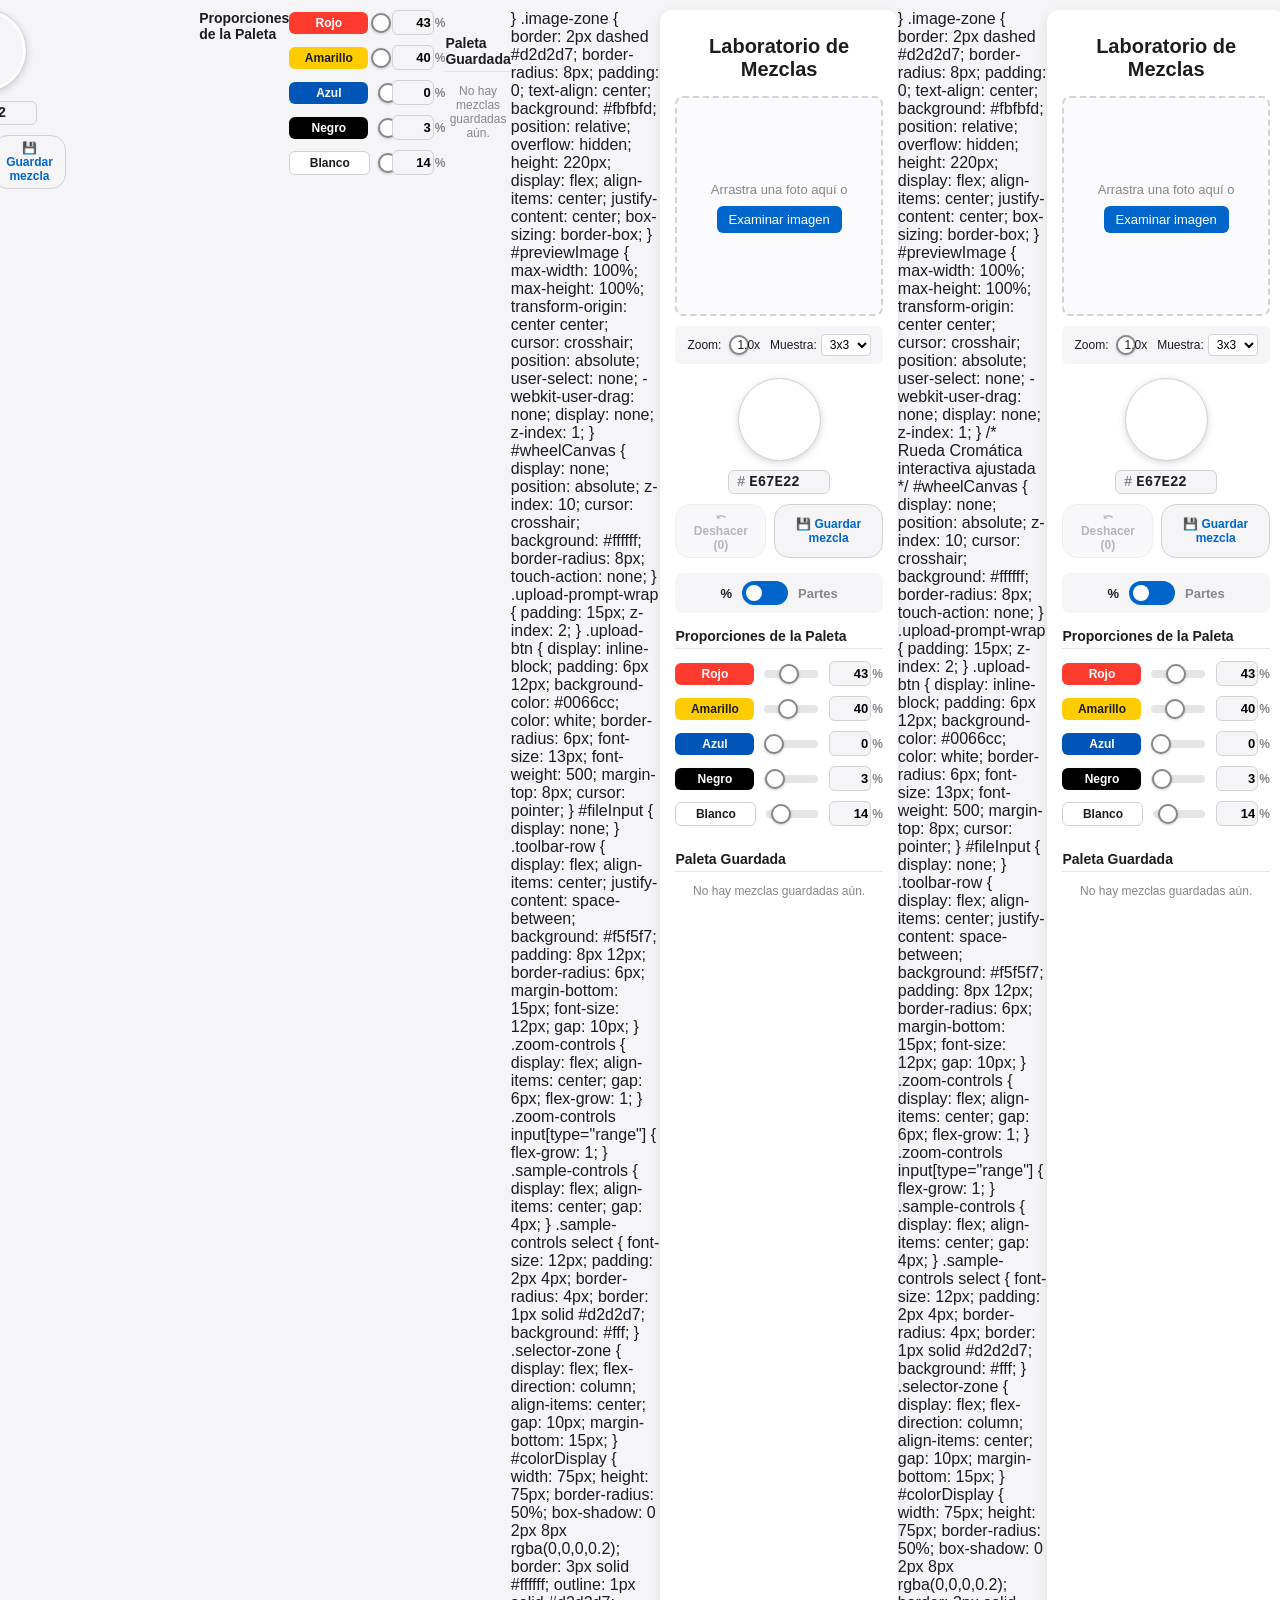
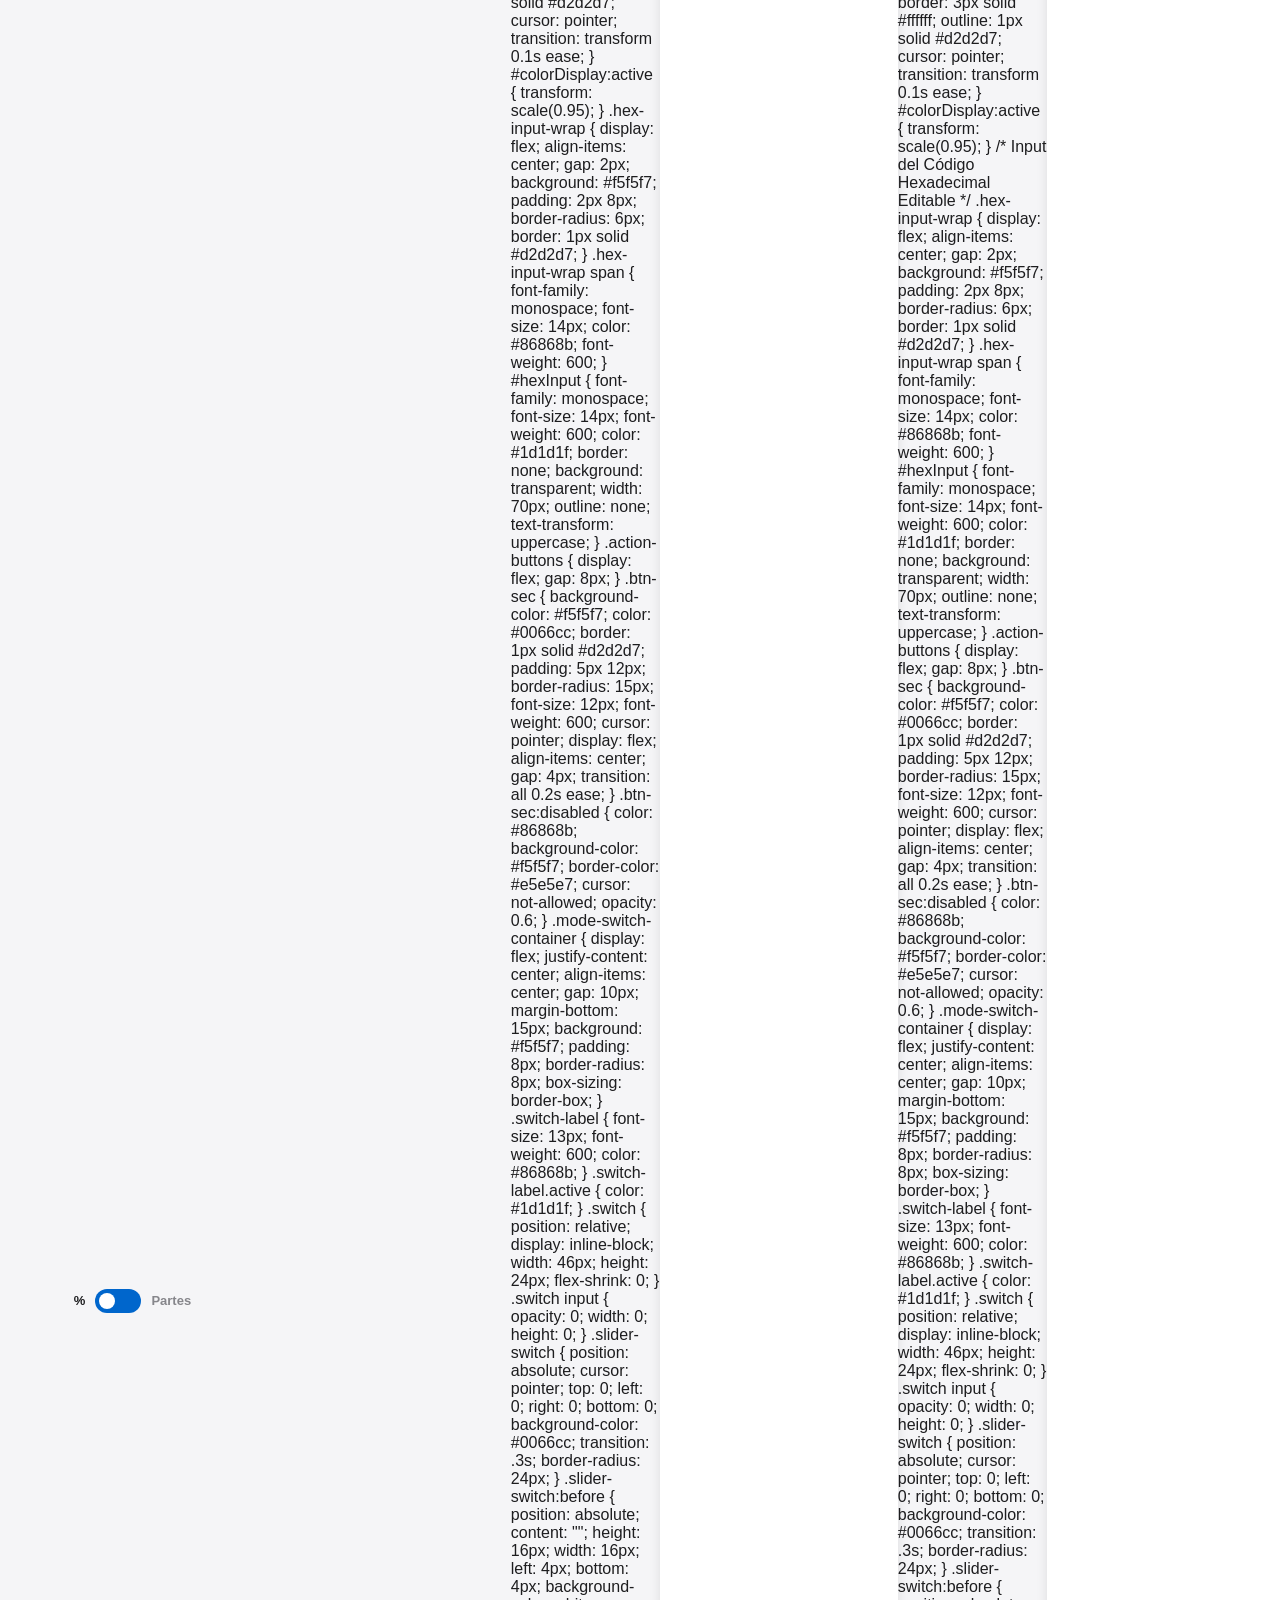
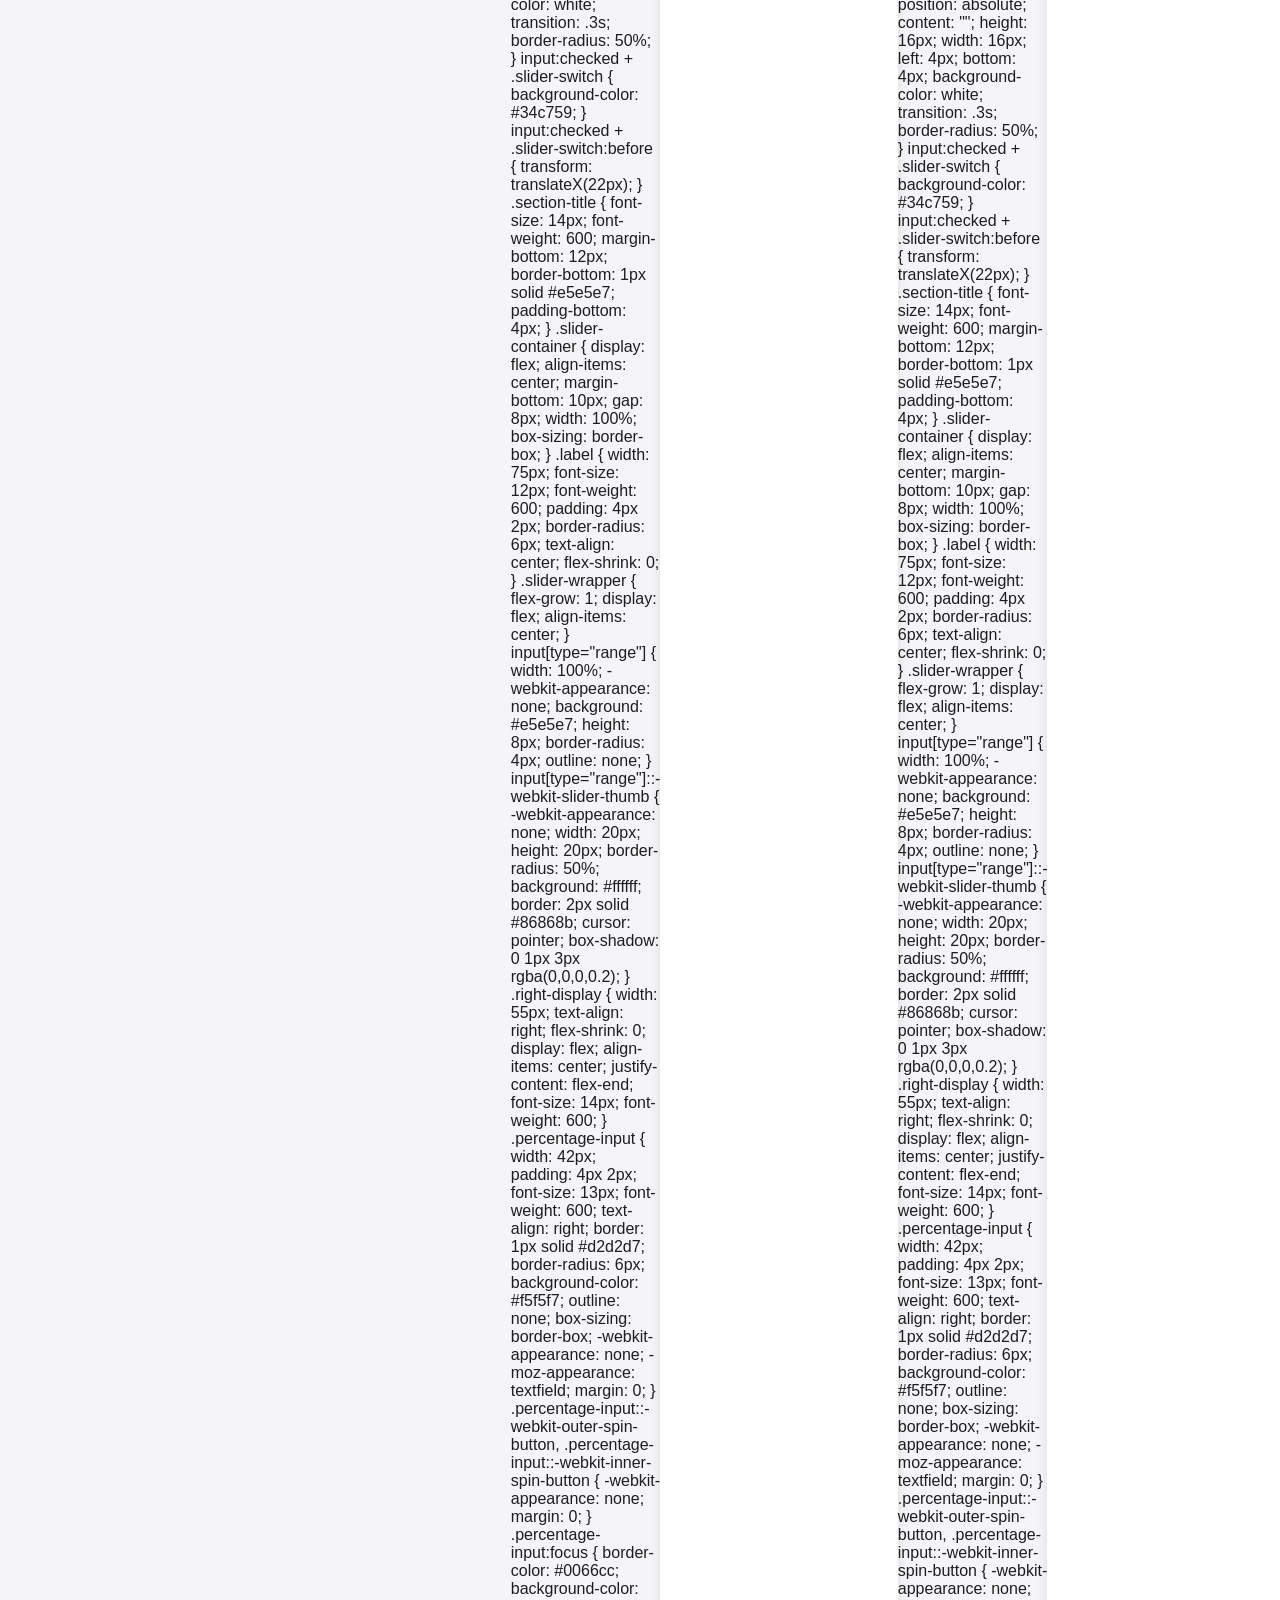
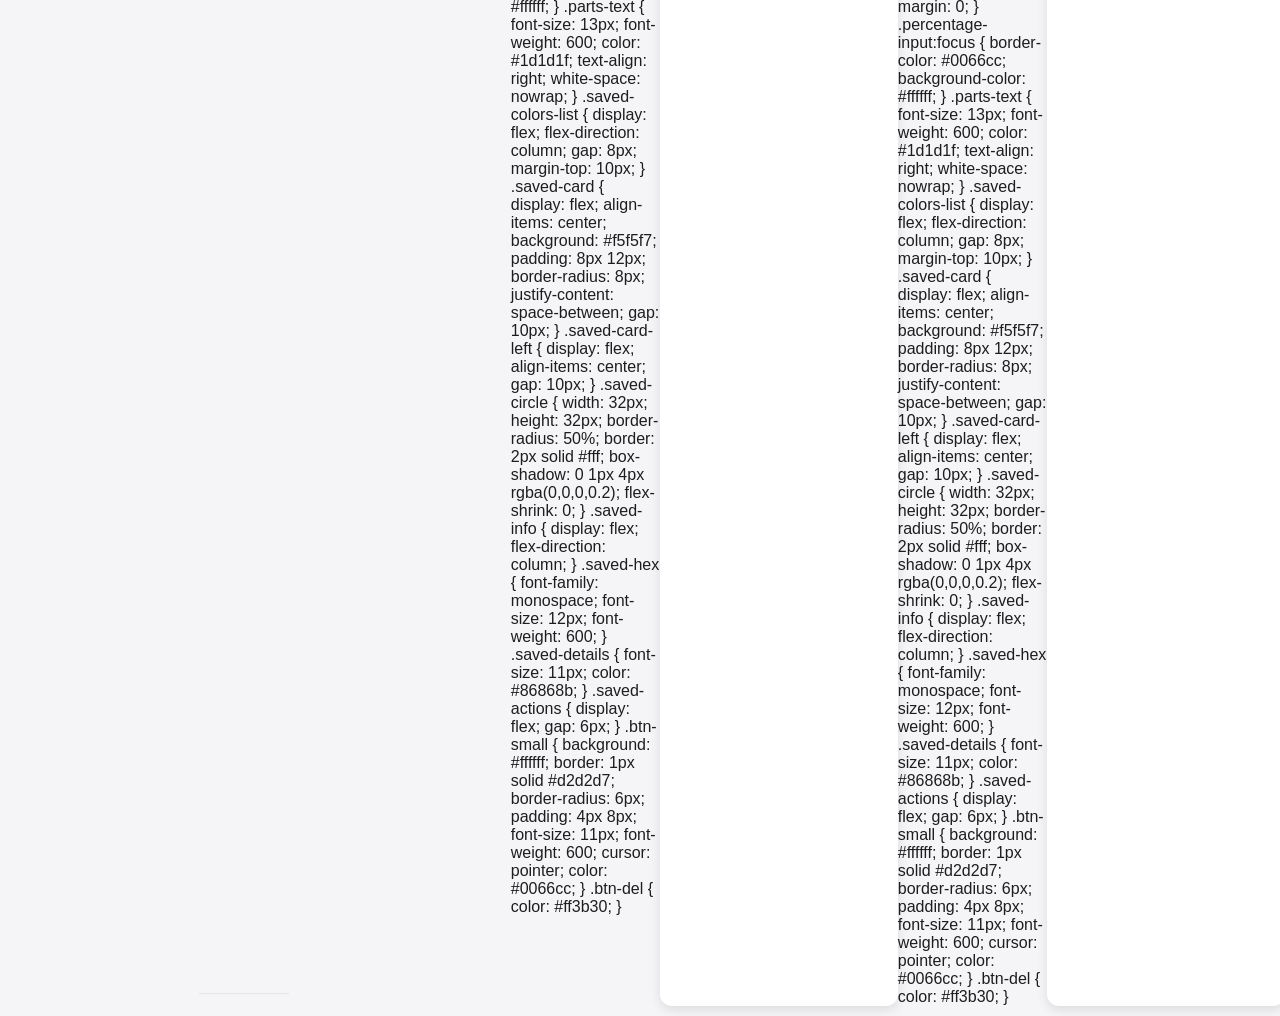
==== commit 27aa208a: "Update index.html" ====
--- a/index.html
+++ b/index.html
@@ -4,7 +4,393 @@
     <meta charset="UTF-8">
     <meta name="viewport" content="width=device-width, initial-scale=1.0, maximum-scale=1.0, user-scalable=no">
     <title>Simulador de Mezclas - Taller de Pintura</title>
-    <link rel="stylesheet" href="styles.css">
+    <style>
+        body {
+            font-family: -apple-system, BlinkMacSystemFont, "Segoe UI", Roboto, Helvetica, Arial, sans-serif;
+            background-color: #f5f5f7;
+            color: #1d1d1f;
+            margin: 0;
+            padding: 10px;
+            display: flex;
+            justify-content: center;
+            box-sizing: border-box;
+        }
+        .container {
+            background: #ffffff;
+            padding: 20px 15px;
+            border-radius: 12px;
+            box-shadow: 0 4px 12px rgba(0,0,0,0.1);
+            max-width: 550px;
+            width: 100%;
+            box-sizing: border-box;
+        }
+        h1 {
+            font-size: 20px;
+            text-align: center;
+            margin-top: 5px;
+            margin-bottom: 15px;
+        }
+        
+        .image-container-wrapper {
+            margin-bottom: 10px;
+            width: 100%;
+        }
+        .image-zone {
+            border: 2px dashed #d2d2d7;
+            border-radius: 8px;
+            padding: 0;
+            text-align: center;
+            background: #fbfbfd;
+            position: relative;
+            overflow: hidden;
+            height: 220px;
+            display: flex;
+            align-items: center;
+            justify-content: center;
+            box-sizing: border-box;
+        }
+        #previewImage {
+            max-width: 100%;
+            max-height: 100%;
+            transform-origin: center center;
+            cursor: crosshair;
+            position: absolute;
+            user-select: none;
+            -webkit-user-drag: none;
+            display: none;
+            z-index: 1;
+        }
+        
+        #wheelCanvas {
+            display: none;
+            position: absolute;
+            z-index: 10;
+            cursor: crosshair;
+            background: #ffffff;
+            border-radius: 8px;
+            touch-action: none;
+        }
+
+        .upload-prompt-wrap {
+            padding: 15px;
+            z-index: 2;
+        }
+        .upload-btn {
+            display: inline-block;
+            padding: 6px 12px;
+            background-color: #0066cc;
+            color: white;
+            border-radius: 6px;
+            font-size: 13px;
+            font-weight: 500;
+            margin-top: 8px;
+            cursor: pointer;
+        }
+        #fileInput { display: none; }
+
+        .toolbar-row {
+            display: flex;
+            align-items: center;
+            justify-content: space-between;
+            background: #f5f5f7;
+            padding: 8px 12px;
+            border-radius: 6px;
+            margin-bottom: 15px;
+            font-size: 12px;
+            gap: 10px;
+        }
+        .zoom-controls {
+            display: flex;
+            align-items: center;
+            gap: 6px;
+            flex-grow: 1;
+        }
+        .zoom-controls input[type="range"] {
+            flex-grow: 1;
+        }
+        .sample-controls {
+            display: flex;
+            align-items: center;
+            gap: 4px;
+        }
+        .sample-controls select {
+            font-size: 12px;
+            padding: 2px 4px;
+            border-radius: 4px;
+            border: 1px solid #d2d2d7;
+            background: #fff;
+        }
+
+        .selector-zone {
+            display: flex;
+            flex-direction: column;
+            align-items: center;
+            gap: 10px;
+            margin-bottom: 15px;
+        }
+        #colorDisplay {
+            width: 75px;
+            height: 75px;
+            border-radius: 50%;
+            box-shadow: 0 2px 8px rgba(0,0,0,0.2);
+            border: 3px solid #ffffff;
+            outline: 1px solid #d2d2d7;
+            cursor: pointer;
+            transition: transform 0.1s ease;
+        }
+        #colorDisplay:active {
+            transform: scale(0.95);
+        }
+
+        .hex-input-wrap {
+            display: flex;
+            align-items: center;
+            gap: 2px;
+            background: #f5f5f7;
+            padding: 2px 8px;
+            border-radius: 6px;
+            border: 1px solid #d2d2d7;
+        }
+        .hex-input-wrap span {
+            font-family: monospace;
+            font-size: 14px;
+            color: #86868b;
+            font-weight: 600;
+        }
+        #hexInput {
+            font-family: monospace;
+            font-size: 14px;
+            font-weight: 600;
+            color: #1d1d1f;
+            border: none;
+            background: transparent;
+            width: 70px;
+            outline: none;
+            text-transform: uppercase;
+        }
+
+        .action-buttons {
+            display: flex;
+            gap: 8px;
+        }
+        .btn-sec {
+            background-color: #f5f5f7;
+            color: #0066cc;
+            border: 1px solid #d2d2d7;
+            padding: 5px 12px;
+            border-radius: 15px;
+            font-size: 12px;
+            font-weight: 600;
+            cursor: pointer;
+            display: flex;
+            align-items: center;
+            gap: 4px;
+            transition: all 0.2s ease;
+        }
+        .btn-sec:disabled {
+            color: #86868b;
+            background-color: #f5f5f7;
+            border-color: #e5e5e7;
+            cursor: not-allowed;
+            opacity: 0.6;
+        }
+
+        .mode-switch-container {
+            display: flex;
+            justify-content: center;
+            align-items: center;
+            gap: 10px;
+            margin-bottom: 15px;
+            background: #f5f5f7;
+            padding: 8px;
+            border-radius: 8px;
+            box-sizing: border-box;
+        }
+        .switch-label {
+            font-size: 13px;
+            font-weight: 600;
+            color: #86868b;
+        }
+        .switch-label.active {
+            color: #1d1d1f;
+        }
+        .switch {
+            position: relative;
+            display: inline-block;
+            width: 46px;
+            height: 24px;
+            flex-shrink: 0;
+        }
+        .switch input { opacity: 0; width: 0; height: 0; }
+        .slider-switch {
+            position: absolute;
+            cursor: pointer;
+            top: 0; left: 0; right: 0; bottom: 0;
+            background-color: #0066cc;
+            transition: .3s;
+            border-radius: 24px;
+        }
+        .slider-switch:before {
+            position: absolute;
+            content: "";
+            height: 16px; width: 16px;
+            left: 4px; bottom: 4px;
+            background-color: white;
+            transition: .3s;
+            border-radius: 50%;
+        }
+        input:checked + .slider-switch { background-color: #34c759; }
+        input:checked + .slider-switch:before { transform: translateX(22px); }
+
+        .section-title {
+            font-size: 14px;
+            font-weight: 600;
+            margin-bottom: 12px;
+            border-bottom: 1px solid #e5e5e7;
+            padding-bottom: 4px;
+        }
+
+        .slider-container {
+            display: flex;
+            align-items: center;
+            margin-bottom: 10px;
+            gap: 8px;
+            width: 100%;
+            box-sizing: border-box;
+        }
+        .label {
+            width: 75px;
+            font-size: 12px;
+            font-weight: 600;
+            padding: 4px 2px;
+            border-radius: 6px;
+            text-align: center;
+            flex-shrink: 0;
+        }
+        .slider-wrapper { 
+            flex-grow: 1; 
+            display: flex;
+            align-items: center;
+        }
+        input[type="range"] {
+            width: 100%;
+            -webkit-appearance: none;
+            background: #e5e5e7;
+            height: 8px;
+            border-radius: 4px;
+            outline: none;
+        }
+        input[type="range"]::-webkit-slider-thumb {
+            -webkit-appearance: none;
+            width: 20px; height: 20px;
+            border-radius: 50%;
+            background: #ffffff;
+            border: 2px solid #86868b;
+            cursor: pointer;
+            box-shadow: 0 1px 3px rgba(0,0,0,0.2);
+        }
+
+        .right-display {
+            width: 55px;
+            text-align: right;
+            flex-shrink: 0;
+            display: flex;
+            align-items: center;
+            justify-content: flex-end;
+            font-size: 14px;
+            font-weight: 600;
+        }
+        .percentage-input {
+            width: 42px;
+            padding: 4px 2px;
+            font-size: 13px;
+            font-weight: 600;
+            text-align: right;
+            border: 1px solid #d2d2d7;
+            border-radius: 6px;
+            background-color: #f5f5f7;
+            outline: none;
+            box-sizing: border-box;
+            -webkit-appearance: none;
+            -moz-appearance: textfield;
+            margin: 0;
+        }
+        .percentage-input::-webkit-outer-spin-button,
+        .percentage-input::-webkit-inner-spin-button {
+            -webkit-appearance: none;
+            margin: 0;
+        }
+        .percentage-input:focus {
+            border-color: #0066cc;
+            background-color: #ffffff;
+        }
+        .parts-text {
+            font-size: 13px;
+            font-weight: 600;
+            color: #1d1d1f;
+            text-align: right;
+            white-space: nowrap;
+        }
+
+        .saved-colors-list {
+            display: flex;
+            flex-direction: column;
+            gap: 8px;
+            margin-top: 10px;
+        }
+        .saved-card {
+            display: flex;
+            align-items: center;
+            background: #f5f5f7;
+            padding: 8px 12px;
+            border-radius: 8px;
+            justify-content: space-between;
+            gap: 10px;
+        }
+        .saved-card-left {
+            display: flex;
+            align-items: center;
+            gap: 10px;
+        }
+        .saved-circle {
+            width: 32px;
+            height: 32px;
+            border-radius: 50%;
+            border: 2px solid #fff;
+            box-shadow: 0 1px 4px rgba(0,0,0,0.2);
+            flex-shrink: 0;
+        }
+        .saved-info {
+            display: flex;
+            flex-direction: column;
+        }
+        .saved-hex {
+            font-family: monospace;
+            font-size: 12px;
+            font-weight: 600;
+        }
+        .saved-details {
+            font-size: 11px;
+            color: #86868b;
+        }
+        .saved-actions {
+            display: flex;
+            gap: 6px;
+        }
+        .btn-small {
+            background: #ffffff;
+            border: 1px solid #d2d2d7;
+            border-radius: 6px;
+            padding: 4px 8px;
+            font-size: 11px;
+            font-weight: 600;
+            cursor: pointer;
+            color: #0066cc;
+        }
+        .btn-del {
+            color: #ff3b30;
+        }
+    </style>
 </head>
 <body>
 
@@ -659,393 +1045,7 @@
 </script>
 
 </body>
-</html>        }
-        .image-zone {
-            border: 2px dashed #d2d2d7;
-            border-radius: 8px;
-            padding: 0;
-            text-align: center;
-            background: #fbfbfd;
-            position: relative;
-            overflow: hidden;
-            height: 220px;
-            display: flex;
-            align-items: center;
-            justify-content: center;
-            box-sizing: border-box;
-        }
-        #previewImage {
-            max-width: 100%;
-            max-height: 100%;
-            transform-origin: center center;
-            cursor: crosshair;
-            position: absolute;
-            user-select: none;
-            -webkit-user-drag: none;
-            display: none;
-            z-index: 1;
-        }
-        
-        #wheelCanvas {
-            display: none;
-            position: absolute;
-            z-index: 10;
-            cursor: crosshair;
-            background: #ffffff;
-            border-radius: 8px;
-            touch-action: none;
-        }
-
-        .upload-prompt-wrap {
-            padding: 15px;
-            z-index: 2;
-        }
-        .upload-btn {
-            display: inline-block;
-            padding: 6px 12px;
-            background-color: #0066cc;
-            color: white;
-            border-radius: 6px;
-            font-size: 13px;
-            font-weight: 500;
-            margin-top: 8px;
-            cursor: pointer;
-        }
-        #fileInput { display: none; }
-
-        .toolbar-row {
-            display: flex;
-            align-items: center;
-            justify-content: space-between;
-            background: #f5f5f7;
-            padding: 8px 12px;
-            border-radius: 6px;
-            margin-bottom: 15px;
-            font-size: 12px;
-            gap: 10px;
-        }
-        .zoom-controls {
-            display: flex;
-            align-items: center;
-            gap: 6px;
-            flex-grow: 1;
-        }
-        .zoom-controls input[type="range"] {
-            flex-grow: 1;
-        }
-        .sample-controls {
-            display: flex;
-            align-items: center;
-            gap: 4px;
-        }
-        .sample-controls select {
-            font-size: 12px;
-            padding: 2px 4px;
-            border-radius: 4px;
-            border: 1px solid #d2d2d7;
-            background: #fff;
-        }
-
-        .selector-zone {
-            display: flex;
-            flex-direction: column;
-            align-items: center;
-            gap: 10px;
-            margin-bottom: 15px;
-        }
-        #colorDisplay {
-            width: 75px;
-            height: 75px;
-            border-radius: 50%;
-            box-shadow: 0 2px 8px rgba(0,0,0,0.2);
-            border: 3px solid #ffffff;
-            outline: 1px solid #d2d2d7;
-            cursor: pointer;
-            transition: transform 0.1s ease;
-        }
-        #colorDisplay:active {
-            transform: scale(0.95);
-        }
-
-        .hex-input-wrap {
-            display: flex;
-            align-items: center;
-            gap: 2px;
-            background: #f5f5f7;
-            padding: 2px 8px;
-            border-radius: 6px;
-            border: 1px solid #d2d2d7;
-        }
-        .hex-input-wrap span {
-            font-family: monospace;
-            font-size: 14px;
-            color: #86868b;
-            font-weight: 600;
-        }
-        #hexInput {
-            font-family: monospace;
-            font-size: 14px;
-            font-weight: 600;
-            color: #1d1d1f;
-            border: none;
-            background: transparent;
-            width: 70px;
-            outline: none;
-            text-transform: uppercase;
-        }
-
-        .action-buttons {
-            display: flex;
-            gap: 8px;
-        }
-        .btn-sec {
-            background-color: #f5f5f7;
-            color: #0066cc;
-            border: 1px solid #d2d2d7;
-            padding: 5px 12px;
-            border-radius: 15px;
-            font-size: 12px;
-            font-weight: 600;
-            cursor: pointer;
-            display: flex;
-            align-items: center;
-            gap: 4px;
-            transition: all 0.2s ease;
-        }
-        .btn-sec:disabled {
-            color: #86868b;
-            background-color: #f5f5f7;
-            border-color: #e5e5e7;
-            cursor: not-allowed;
-            opacity: 0.6;
-        }
-        
-        .mode-switch-container {
-            display: flex;
-            justify-content: center;
-            align-items: center;
-            gap: 10px;
-            margin-bottom: 15px;
-            background: #f5f5f7;
-            padding: 8px;
-            border-radius: 8px;
-            box-sizing: border-box;
-        }
-        .switch-label {
-            font-size: 13px;
-            font-weight: 600;
-            color: #86868b;
-        }
-        .switch-label.active {
-            color: #1d1d1f;
-        }
-        .switch {
-            position: relative;
-            display: inline-block;
-            width: 46px;
-            height: 24px;
-            flex-shrink: 0;
-        }
-        .switch input { opacity: 0; width: 0; height: 0; }
-        .slider-switch {
-            position: absolute;
-            cursor: pointer;
-            top: 0; left: 0; right: 0; bottom: 0;
-            background-color: #0066cc;
-            transition: .3s;
-            border-radius: 24px;
-        }
-        .slider-switch:before {
-            position: absolute;
-            content: "";
-            height: 16px; width: 16px;
-            left: 4px; bottom: 4px;
-            background-color: white;
-            transition: .3s;
-            border-radius: 50%;
-        }
-        input:checked + .slider-switch { background-color: #34c759; }
-        input:checked + .slider-switch:before { transform: translateX(22px); }
-
-        .section-title {
-            font-size: 14px;
-            font-weight: 600;
-            margin-bottom: 12px;
-            border-bottom: 1px solid #e5e5e7;
-            padding-bottom: 4px;
-        }
-
-        .slider-container {
-            display: flex;
-            align-items: center;
-            margin-bottom: 10px;
-            gap: 8px;
-            width: 100%;
-            box-sizing: border-box;
-        }
-        .label {
-            width: 75px;
-            font-size: 12px;
-            font-weight: 600;
-            padding: 4px 2px;
-            border-radius: 6px;
-            text-align: center;
-            flex-shrink: 0;
-        }
-        .slider-wrapper { 
-            flex-grow: 1; 
-            display: flex;
-            align-items: center;
-        }
-        input[type="range"] {
-            width: 100%;
-            -webkit-appearance: none;
-            background: #e5e5e7;
-            height: 8px;
-            border-radius: 4px;
-            outline: none;
-        }
-        input[type="range"]::-webkit-slider-thumb {
-            -webkit-appearance: none;
-            width: 20px; height: 20px;
-            border-radius: 50%;
-            background: #ffffff;
-            border: 2px solid #86868b;
-            cursor: pointer;
-            box-shadow: 0 1px 3px rgba(0,0,0,0.2);
-        }
-
-        .right-display {
-            width: 55px;
-            text-align: right;
-            flex-shrink: 0;
-            display: flex;
-            align-items: center;
-            justify-content: flex-end;
-            font-size: 14px;
-            font-weight: 600;
-        }
-        .percentage-input {
-            width: 42px;
-            padding: 4px 2px;
-            font-size: 13px;
-            font-weight: 600;
-            text-align: right;
-            border: 1px solid #d2d2d7;
-            border-radius: 6px;
-            background-color: #f5f5f7;
-            outline: none;
-            box-sizing: border-box;
-            -webkit-appearance: none;
-            -moz-appearance: textfield;
-            margin: 0;
-        }
-        .percentage-input::-webkit-outer-spin-button,
-        .percentage-input::-webkit-inner-spin-button {
-            -webkit-appearance: none;
-            margin: 0;
-        }
-        .percentage-input:focus {
-            border-color: #0066cc;
-            background-color: #ffffff;
-        }
-        .parts-text {
-            font-size: 13px;
-            font-weight: 600;
-            color: #1d1d1f;
-            text-align: right;
-            white-space: nowrap;
-        }
-
-        .saved-colors-list {
-            display: flex;
-            flex-direction: column;
-            gap: 8px;
-            margin-top: 10px;
-        }
-        .saved-card {
-            display: flex;
-            align-items: center;
-            background: #f5f5f7;
-            padding: 8px 12px;
-            border-radius: 8px;
-            justify-content: space-between;
-            gap: 10px;
-        }
-        .saved-card-left {
-            display: flex;
-            align-items: center;
-            gap: 10px;
-        }
-        .saved-circle {
-            width: 32px;
-            height: 32px;
-            border-radius: 50%;
-            border: 2px solid #fff;
-            box-shadow: 0 1px 4px rgba(0,0,0,0.2);
-            flex-shrink: 0;
-        }
-        .saved-info {
-            display: flex;
-            flex-direction: column;
-        }
-        .saved-hex {
-            font-family: monospace;
-            font-size: 12px;
-            font-weight: 600;
-        }
-        .saved-details {
-            font-size: 11px;
-            color: #86868b;
-        }
-        .saved-actions {
-            display: flex;
-            gap: 6px;
-        }
-        .btn-small {
-            background: #ffffff;
-            border: 1px solid #d2d2d7;
-            border-radius: 6px;
-            padding: 4px 8px;
-            font-size: 11px;
-            font-weight: 600;
-            cursor: pointer;
-            color: #0066cc;
-        }
-        .btn-del {
-            color: #ff3b30;
-        }
-    </style>
-</head>
-<body>
-
-<div class="container">
-    <h1>Laboratorio de Mezclas</h1>
-    
-    <div class="image-container-wrapper">
-        <div class="image-zone" id="dropZone">
-            <div class="upload-prompt-wrap" id="uploadPrompt">
-                <span style="font-size: 13px; color: #86868b;">Arrastra una foto aquí o</span><br>
-                <div class="upload-btn" onclick="document.getElementById('fileInput').click()">Examinar imagen</div>
-            </div>
-            <input type="file" id="fileInput" accept="image/*">
-            <img id="previewImage" alt="Previsualización">
-            <canvas id="wheelCanvas" width="200" height="200"></canvas>
-        </div>
-    </div>
-
-    <div class="toolbar-row">
-        <div class="zoom-controls">
-            <span>Zoom:</span>
-            <input type="range" id="zoomSlider" min="1" max="4" step="0.1" value="1" disabled>
-            <span id="zoomVal">1.0x</span>
-        </div>
-        <div class="sample-controls">
-            <span>Muestra:</span>
-            <select id="sampleSize">
-                <option value="1">1x1</option>
-                <option value="3" selected>3x3</option>
-                <option value="5">5x5</option>
+</html>                <option value="5">5x5</option>
                 <option value="9">9x9</option>
             </select>
         </div>
@@ -1697,7 +1697,6 @@
             z-index: 1;
         }
         
-        /* Rueda Cromática interactiva ajustada */
         #wheelCanvas {
             display: none;
             position: absolute;
@@ -1779,7 +1778,6 @@
             transform: scale(0.95);
         }
 
-        /* Input del Código Hexadecimal Editable */
         .hex-input-wrap {
             display: flex;
             align-items: center;
@@ -2043,13 +2041,10 @@
             </div>
             <input type="file" id="fileInput" accept="image/*">
             <img id="previewImage" alt="Previsualización">
-            
-            <!-- Lienzo de la Rueda Cromática -->
             <canvas id="wheelCanvas" width="200" height="200"></canvas>
         </div>
     </div>
 
-    <!-- Barra de Herramientas: Zoom + Muestreo -->
     <div class="toolbar-row">
         <div class="zoom-controls">
             <span>Zoom:</span>
@@ -2070,7 +2065,6 @@
     <div class="selector-zone">
         <div id="colorDisplay" title="Toca para desplegar la rueda de color"></div>
         
-        <!-- Código Hexadecimal Editable -->
         <div class="hex-input-wrap">
             <span>#</span>
             <input type="text" id="hexInput" value="E67E22" maxlength="6">
@@ -2094,7 +2088,6 @@
     <div class="section-title" id="panelTitle">Proporciones de la Paleta</div>
     
     <div id="paint-sliders">
-        <!-- Rojo -->
         <div class="slider-container">
             <div class="label" style="background-color: #ff3b30; color: #ffffff;">Rojo</div>
             <div class="slider-wrapper"><input type="range" id="slider-r" min="0" max="100" value="43"></div>
@@ -2102,7 +2095,6 @@
                 <input type="number" id="num-r" class="percentage-input" min="0" max="100" value="43"><span style="font-size:12px;margin-left:1px;color:#86868b">%</span>
             </div>
         </div>
-        <!-- Amarillo -->
         <div class="slider-container">
             <div class="label" style="background-color: #ffcc00; color: #1d1d1f;">Amarillo</div>
             <div class="slider-wrapper"><input type="range" id="slider-y" min="0" max="100" value="40"></div>
@@ -2110,7 +2102,6 @@
                 <input type="number" id="num-y" class="percentage-input" min="0" max="100" value="40"><span style="font-size:12px;margin-left:1px;color:#86868b">%</span>
             </div>
         </div>
-        <!-- Azul -->
         <div class="slider-container">
             <div class="label" style="background-color: #0055b8; color: #ffffff;">Azul</div>
             <div class="slider-wrapper"><input type="range" id="slider-b" min="0" max="100" value="0"></div>
@@ -2118,7 +2109,6 @@
                 <input type="number" id="num-b" class="percentage-input" min="0" max="100" value="0"><span style="font-size:12px;margin-left:1px;color:#86868b">%</span>
             </div>
         </div>
-        <!-- Negro -->
         <div class="slider-container">
             <div class="label" style="background-color: #000000; color: #ffffff;">Negro</div>
             <div class="slider-wrapper"><input type="range" id="slider-k" min="0" max="100" value="3"></div>
@@ -2126,7 +2116,6 @@
                 <input type="number" id="num-k" class="percentage-input" min="0" max="100" value="3"><span style="font-size:12px;margin-left:1px;color:#86868b">%</span>
             </div>
         </div>
-        <!-- Blanco -->
         <div class="slider-container">
             <div class="label" style="background-color: #ffffff; color: #1d1d1f; border: 1px solid #d2d2d7;">Blanco</div>
             <div class="slider-wrapper"><input type="range" id="slider-w" min="0" max="100" value="14"></div>
@@ -2136,7 +2125,6 @@
         </div>
     </div>
 
-    <!-- Sección de Mezclas Guardadas -->
     <div style="margin-top: 25px;">
         <div class="section-title">Paleta Guardada</div>
         <div id="savedList" class="saved-colors-list">
@@ -2217,7 +2205,6 @@
         undoBtn.textContent = `⤺ Deshacer (${undoStack.length})`;
     }
 
-    // --- CONVERSIÓN PIGMENTARIA RYB PRECISA ---
     function rgbToRyb(r, g, b) {
         let rNorm = r / 255, gNorm = g / 255, bNorm = b / 255;
         let w = Math.min(rNorm, gNorm, bNorm);
@@ -2247,7 +2234,6 @@
         };
     }
 
-    // --- EDICIÓN MANUAL DEL CÓDIGO HEXADECIMAL ---
     function aplicarHexManual() {
         let val = hexInput.value.trim().replace('#', '');
         if (/^[0-9A-Fa-f]{6}$/.test(val)) {
@@ -2269,7 +2255,6 @@
         if (e.key === 'Enter') aplicarHexManual();
     });
 
-    // --- RUEDA CROMÁTICA INTERACTIVA Y ARRASTRABLE ---
     colorDisplay.addEventListener('click', (e) => {
         e.stopPropagation();
         modoRuedaActivo = !modoRuedaActivo;
@@ -2362,7 +2347,6 @@
         }
     }
 
-    // Eventos de arrastre en la Rueda Cromática
     wheelCanvas.addEventListener('mousedown', (e) => {
         arrastrandoEnRueda = true;
         guardarEstadoEnHistorial(true);
@@ -2387,7 +2371,6 @@
     });
     window.addEventListener('touchend', () => { arrastrandoEnRueda = false; });
 
-    // Paneo y Zoom en Foto
     let scale = 1, posX = 0, posY = 0, isDragging = false, startX = 0, startY = 0, haHechoPaneo = false;
 
     zoomSlider.addEventListener('input', (e) => {
@@ -2730,9 +2713,10 @@
             display: none;
             position: absolute;
             z-index: 10;
-            cursor: pointer;
+            cursor: crosshair;
             background: #ffffff;
             border-radius: 8px;
+            touch-action: none;
         }
 
         .upload-prompt-wrap {
@@ -3095,7 +3079,6 @@
     </div>
 
     <div class="selector-zone">
-        <!-- Tocar el círculo activa/desactiva la rueda cromática arriba -->
         <div id="colorDisplay" title="Toca para desplegar la rueda de color"></div>
         
         <!-- Código Hexadecimal Editable -->
@@ -3183,6 +3166,7 @@
     let ultimoCambioFueFoto = false;
     let estadoPrevioAFoto = null; 
     let modoRuedaActivo = false;
+    let arrastrandoEnRueda = false;
 
     const colorDisplay = document.getElementById('colorDisplay');
     const hexInput = document.getElementById('hexInput');
@@ -3244,6 +3228,36 @@
         undoBtn.textContent = `⤺ Deshacer (${undoStack.length})`;
     }
 
+    // --- CONVERSIÓN PIGMENTARIA RYB PRECISA ---
+    function rgbToRyb(r, g, b) {
+        let rNorm = r / 255, gNorm = g / 255, bNorm = b / 255;
+        let w = Math.min(rNorm, gNorm, bNorm);
+        let k = 1 - Math.max(rNorm, gNorm, bNorm);
+
+        let rPure = rNorm - w;
+        let gPure = gNorm - w;
+        let bPure = bNorm - w;
+
+        let yPure = Math.min(rPure, gPure);
+        rPure -= yPure;
+        gPure -= yPure;
+
+        let bMix = bPure + gPure;
+        let rMix = rPure;
+        let yMix = yPure;
+
+        let total = rMix + yMix + bMix + k + w;
+        if (total === 0) return { r: 0, y: 0, b: 0, k: 0, w: 100 };
+
+        return {
+            r: (rMix / total) * 100,
+            y: (yMix / total) * 100,
+            b: (bMix / total) * 100,
+            k: (k / total) * 100,
+            w: (w / total) * 100
+        };
+    }
+
     // --- EDICIÓN MANUAL DEL CÓDIGO HEXADECIMAL ---
     function aplicarHexManual() {
         let val = hexInput.value.trim().replace('#', '');
@@ -3254,13 +3268,8 @@
             const b = parseInt(val.slice(4, 6), 16);
             
             const ryb = rgbToRyb(r, g, b);
-            const total = ryb.r + ryb.y + ryb.b + ryb.k + ryb.w;
-            if (total > 0) {
-                Object.keys(currentProportions).forEach(key => {
-                    currentProportions[key] = (ryb[key] / total) * 100;
-                });
-                renderizarHerramienta();
-            }
+            currentProportions = ryb;
+            renderizarHerramienta();
         } else {
             renderizarHerramienta();
         }
@@ -3271,7 +3280,7 @@
         if (e.key === 'Enter') aplicarHexManual();
     });
 
-    // --- RUEDA CROMÁTICA INTERACTIVA ---
+    // --- RUEDA CROMÁTICA INTERACTIVA Y ARRASTRABLE ---
     colorDisplay.addEventListener('click', (e) => {
         e.stopPropagation();
         modoRuedaActivo = !modoRuedaActivo;
@@ -3344,30 +3353,52 @@
         return { h, s, l };
     }
 
-    function seleccionarColorDeRueda(e) {
+    function procesarSeleccionRueda(clientX, clientY) {
         const rect = wheelCanvas.getBoundingClientRect();
-        const x = e.clientX - rect.left - wheelCanvas.width / 2;
-        const y = e.clientY - rect.top - wheelCanvas.height / 2;
+        const localX = clientX - rect.left;
+        const localY = clientY - rect.top;
+        const cX = localX - wheelCanvas.width / 2;
+        const cY = localY - wheelCanvas.height / 2;
         const radius = wheelCanvas.width / 2 - 5;
         
-        const distance = Math.sqrt(x * x + y * y);
+        const distance = Math.sqrt(cX * cX + cY * cY);
         if (distance <= radius) {
+            const imgData = ctxWheel.getImageData(localX, localY, 1, 1).data;
+            if (imgData[3] > 0) {
+                const ryb = rgbToRyb(imgData[0], imgData[1], imgData[2]);
+                currentProportions = ryb;
+                renderizarHerramienta();
+                dibujarRuedaCromatica();
+            }
+        }
+    }
+
+    // Eventos de arrastre en la Rueda Cromática
+    wheelCanvas.addEventListener('mousedown', (e) => {
+        arrastrandoEnRueda = true;
+        guardarEstadoEnHistorial(true);
+        procesarSeleccionRueda(e.clientX, e.clientY);
+    });
+    window.addEventListener('mousemove', (e) => {
+        if (arrastrandoEnRueda) procesarSeleccionRueda(e.clientX, e.clientY);
+    });
+    window.addEventListener('mouseup', () => { arrastrandoEnRueda = false; });
+
+    wheelCanvas.addEventListener('touchstart', (e) => {
+        if (e.touches.length === 1) {
+            arrastrandoEnRueda = true;
             guardarEstadoEnHistorial(true);
-            const imgData = ctxWheel.getImageData(e.clientX - rect.left, e.clientY - rect.top, 1, 1).data;
-            const ryb = rgbToRyb(imgData[0], imgData[1], imgData[2]);
-            const total = ryb.r + ryb.y + ryb.b + ryb.k + ryb.w;
-            if (total > 0) {
-                Object.keys(currentProportions).forEach(key => {
-                    currentProportions[key] = (ryb[key] / total) * 100;
-                });
-                renderizarHerramienta();
-            }
-        }
-    }
-
-    wheelCanvas.addEventListener('click', seleccionarColorDeRueda);
-
-    // Paneo y Zoom
+            procesarSeleccionRueda(e.touches[0].clientX, e.touches[0].clientY);
+        }
+    }, {passive: true});
+    window.addEventListener('touchmove', (e) => {
+        if (arrastrandoEnRueda && e.touches.length === 1) {
+            procesarSeleccionRueda(e.touches[0].clientX, e.touches[0].clientY);
+        }
+    });
+    window.addEventListener('touchend', () => { arrastrandoEnRueda = false; });
+
+    // Paneo y Zoom en Foto
     let scale = 1, posX = 0, posY = 0, isDragging = false, startX = 0, startY = 0, haHechoPaneo = false;
 
     zoomSlider.addEventListener('input', (e) => {
@@ -3623,15 +3654,6 @@
         }
     });
 
-    function rgbToRyb(r, g, b) {
-        const w = Math.min(r, g, b);
-        let rMat = r - w, gMat = g - w, bMat = b - w;
-        let y = Math.min(rMat, gMat); rMat -= y; gMat -= y;
-        if (bMat > 0 && gMat > 0) { bMat /= 2; gMat /= 2; }
-        y += gMat;
-        return { r: rMat, y: y, b: bMat + gMat, k: 255 - Math.max(r, g, b), w: w };
-    }
-
     previewImage.addEventListener('click', function(e) {
         if (haHechoPaneo || modoRuedaActivo) return; 
         e.stopPropagation();
@@ -3677,14 +3699,1003 @@
             const avgB = Math.round(sumB / count);
 
             const ryb = rgbToRyb(avgR, avgG, avgB);
+            currentProportions = ryb;
+            renderizarHerramienta();
+        }
+    });
+
+    renderizarHerramienta();
+    renderizarListaGuardados();
+</script>
+
+</body>
+</html>        }
+        .image-zone {
+            border: 2px dashed #d2d2d7;
+            border-radius: 8px;
+            padding: 0;
+            text-align: center;
+            background: #fbfbfd;
+            position: relative;
+            overflow: hidden;
+            height: 220px;
+            display: flex;
+            align-items: center;
+            justify-content: center;
+            box-sizing: border-box;
+        }
+        #previewImage {
+            max-width: 100%;
+            max-height: 100%;
+            transform-origin: center center;
+            cursor: crosshair;
+            position: absolute;
+            user-select: none;
+            -webkit-user-drag: none;
+            display: none;
+            z-index: 1;
+        }
+        
+        /* Rueda Cromática interactiva ajustada */
+        #wheelCanvas {
+            display: none;
+            position: absolute;
+            z-index: 10;
+            cursor: pointer;
+            background: #ffffff;
+            border-radius: 8px;
+        }
+
+        .upload-prompt-wrap {
+            padding: 15px;
+            z-index: 2;
+        }
+        .upload-btn {
+            display: inline-block;
+            padding: 6px 12px;
+            background-color: #0066cc;
+            color: white;
+            border-radius: 6px;
+            font-size: 13px;
+            font-weight: 500;
+            margin-top: 8px;
+            cursor: pointer;
+        }
+        #fileInput { display: none; }
+
+        .toolbar-row {
+            display: flex;
+            align-items: center;
+            justify-content: space-between;
+            background: #f5f5f7;
+            padding: 8px 12px;
+            border-radius: 6px;
+            margin-bottom: 15px;
+            font-size: 12px;
+            gap: 10px;
+        }
+        .zoom-controls {
+            display: flex;
+            align-items: center;
+            gap: 6px;
+            flex-grow: 1;
+        }
+        .zoom-controls input[type="range"] {
+            flex-grow: 1;
+        }
+        .sample-controls {
+            display: flex;
+            align-items: center;
+            gap: 4px;
+        }
+        .sample-controls select {
+            font-size: 12px;
+            padding: 2px 4px;
+            border-radius: 4px;
+            border: 1px solid #d2d2d7;
+            background: #fff;
+        }
+
+        .selector-zone {
+            display: flex;
+            flex-direction: column;
+            align-items: center;
+            gap: 10px;
+            margin-bottom: 15px;
+        }
+        #colorDisplay {
+            width: 75px;
+            height: 75px;
+            border-radius: 50%;
+            box-shadow: 0 2px 8px rgba(0,0,0,0.2);
+            border: 3px solid #ffffff;
+            outline: 1px solid #d2d2d7;
+            cursor: pointer;
+            transition: transform 0.1s ease;
+        }
+        #colorDisplay:active {
+            transform: scale(0.95);
+        }
+
+        /* Input del Código Hexadecimal Editable */
+        .hex-input-wrap {
+            display: flex;
+            align-items: center;
+            gap: 2px;
+            background: #f5f5f7;
+            padding: 2px 8px;
+            border-radius: 6px;
+            border: 1px solid #d2d2d7;
+        }
+        .hex-input-wrap span {
+            font-family: monospace;
+            font-size: 14px;
+            color: #86868b;
+            font-weight: 600;
+        }
+        #hexInput {
+            font-family: monospace;
+            font-size: 14px;
+            font-weight: 600;
+            color: #1d1d1f;
+            border: none;
+            background: transparent;
+            width: 70px;
+            outline: none;
+            text-transform: uppercase;
+        }
+
+        .action-buttons {
+            display: flex;
+            gap: 8px;
+        }
+        .btn-sec {
+            background-color: #f5f5f7;
+            color: #0066cc;
+            border: 1px solid #d2d2d7;
+            padding: 5px 12px;
+            border-radius: 15px;
+            font-size: 12px;
+            font-weight: 600;
+            cursor: pointer;
+            display: flex;
+            align-items: center;
+            gap: 4px;
+            transition: all 0.2s ease;
+        }
+        .btn-sec:disabled {
+            color: #86868b;
+            background-color: #f5f5f7;
+            border-color: #e5e5e7;
+            cursor: not-allowed;
+            opacity: 0.6;
+        }
+        
+        .mode-switch-container {
+            display: flex;
+            justify-content: center;
+            align-items: center;
+            gap: 10px;
+            margin-bottom: 15px;
+            background: #f5f5f7;
+            padding: 8px;
+            border-radius: 8px;
+            box-sizing: border-box;
+        }
+        .switch-label {
+            font-size: 13px;
+            font-weight: 600;
+            color: #86868b;
+        }
+        .switch-label.active {
+            color: #1d1d1f;
+        }
+        .switch {
+            position: relative;
+            display: inline-block;
+            width: 46px;
+            height: 24px;
+            flex-shrink: 0;
+        }
+        .switch input { opacity: 0; width: 0; height: 0; }
+        .slider-switch {
+            position: absolute;
+            cursor: pointer;
+            top: 0; left: 0; right: 0; bottom: 0;
+            background-color: #0066cc;
+            transition: .3s;
+            border-radius: 24px;
+        }
+        .slider-switch:before {
+            position: absolute;
+            content: "";
+            height: 16px; width: 16px;
+            left: 4px; bottom: 4px;
+            background-color: white;
+            transition: .3s;
+            border-radius: 50%;
+        }
+        input:checked + .slider-switch { background-color: #34c759; }
+        input:checked + .slider-switch:before { transform: translateX(22px); }
+
+        .section-title {
+            font-size: 14px;
+            font-weight: 600;
+            margin-bottom: 12px;
+            border-bottom: 1px solid #e5e5e7;
+            padding-bottom: 4px;
+        }
+
+        .slider-container {
+            display: flex;
+            align-items: center;
+            margin-bottom: 10px;
+            gap: 8px;
+            width: 100%;
+            box-sizing: border-box;
+        }
+        .label {
+            width: 75px;
+            font-size: 12px;
+            font-weight: 600;
+            padding: 4px 2px;
+            border-radius: 6px;
+            text-align: center;
+            flex-shrink: 0;
+        }
+        .slider-wrapper { 
+            flex-grow: 1; 
+            display: flex;
+            align-items: center;
+        }
+        input[type="range"] {
+            width: 100%;
+            -webkit-appearance: none;
+            background: #e5e5e7;
+            height: 8px;
+            border-radius: 4px;
+            outline: none;
+        }
+        input[type="range"]::-webkit-slider-thumb {
+            -webkit-appearance: none;
+            width: 20px; height: 20px;
+            border-radius: 50%;
+            background: #ffffff;
+            border: 2px solid #86868b;
+            cursor: pointer;
+            box-shadow: 0 1px 3px rgba(0,0,0,0.2);
+        }
+
+        .right-display {
+            width: 55px;
+            text-align: right;
+            flex-shrink: 0;
+            display: flex;
+            align-items: center;
+            justify-content: flex-end;
+            font-size: 14px;
+            font-weight: 600;
+        }
+        .percentage-input {
+            width: 42px;
+            padding: 4px 2px;
+            font-size: 13px;
+            font-weight: 600;
+            text-align: right;
+            border: 1px solid #d2d2d7;
+            border-radius: 6px;
+            background-color: #f5f5f7;
+            outline: none;
+            box-sizing: border-box;
+            -webkit-appearance: none;
+            -moz-appearance: textfield;
+            margin: 0;
+        }
+        .percentage-input::-webkit-outer-spin-button,
+        .percentage-input::-webkit-inner-spin-button {
+            -webkit-appearance: none;
+            margin: 0;
+        }
+        .percentage-input:focus {
+            border-color: #0066cc;
+            background-color: #ffffff;
+        }
+        .parts-text {
+            font-size: 13px;
+            font-weight: 600;
+            color: #1d1d1f;
+            text-align: right;
+            white-space: nowrap;
+        }
+
+        .saved-colors-list {
+            display: flex;
+            flex-direction: column;
+            gap: 8px;
+            margin-top: 10px;
+        }
+        .saved-card {
+            display: flex;
+            align-items: center;
+            background: #f5f5f7;
+            padding: 8px 12px;
+            border-radius: 8px;
+            justify-content: space-between;
+            gap: 10px;
+        }
+        .saved-card-left {
+            display: flex;
+            align-items: center;
+            gap: 10px;
+        }
+        .saved-circle {
+            width: 32px;
+            height: 32px;
+            border-radius: 50%;
+            border: 2px solid #fff;
+            box-shadow: 0 1px 4px rgba(0,0,0,0.2);
+            flex-shrink: 0;
+        }
+        .saved-info {
+            display: flex;
+            flex-direction: column;
+        }
+        .saved-hex {
+            font-family: monospace;
+            font-size: 12px;
+            font-weight: 600;
+        }
+        .saved-details {
+            font-size: 11px;
+            color: #86868b;
+        }
+        .saved-actions {
+            display: flex;
+            gap: 6px;
+        }
+        .btn-small {
+            background: #ffffff;
+            border: 1px solid #d2d2d7;
+            border-radius: 6px;
+            padding: 4px 8px;
+            font-size: 11px;
+            font-weight: 600;
+            cursor: pointer;
+            color: #0066cc;
+        }
+        .btn-del {
+            color: #ff3b30;
+        }
+    </style>
+</head>
+<body>
+
+<div class="container">
+    <h1>Laboratorio de Mezclas</h1>
+    
+    <div class="image-container-wrapper">
+        <div class="image-zone" id="dropZone">
+            <div class="upload-prompt-wrap" id="uploadPrompt">
+                <span style="font-size: 13px; color: #86868b;">Arrastra una foto aquí o</span><br>
+                <div class="upload-btn" onclick="document.getElementById('fileInput').click()">Examinar imagen</div>
+            </div>
+            <input type="file" id="fileInput" accept="image/*">
+            <img id="previewImage" alt="Previsualización">
+            
+            <!-- Lienzo de la Rueda Cromática -->
+            <canvas id="wheelCanvas" width="200" height="200"></canvas>
+        </div>
+    </div>
+
+    <!-- Barra de Herramientas: Zoom + Muestreo -->
+    <div class="toolbar-row">
+        <div class="zoom-controls">
+            <span>Zoom:</span>
+            <input type="range" id="zoomSlider" min="1" max="4" step="0.1" value="1" disabled>
+            <span id="zoomVal">1.0x</span>
+        </div>
+        <div class="sample-controls">
+            <span>Muestra:</span>
+            <select id="sampleSize">
+                <option value="1">1x1</option>
+                <option value="3" selected>3x3</option>
+                <option value="5">5x5</option>
+                <option value="9">9x9</option>
+            </select>
+        </div>
+    </div>
+
+    <div class="selector-zone">
+        <!-- Tocar el círculo activa/desactiva la rueda cromática arriba -->
+        <div id="colorDisplay" title="Toca para desplegar la rueda de color"></div>
+        
+        <!-- Código Hexadecimal Editable -->
+        <div class="hex-input-wrap">
+            <span>#</span>
+            <input type="text" id="hexInput" value="E67E22" maxlength="6">
+        </div>
+        
+        <div class="action-buttons">
+            <button id="undoBtn" class="btn-sec" disabled>⤺ Deshacer (0)</button>
+            <button id="saveBtn" class="btn-sec">💾 Guardar mezcla</button>
+        </div>
+    </div>
+
+    <div class="mode-switch-container">
+        <span class="switch-label active" id="lbl-pct">%</span>
+        <label class="switch">
+            <input type="checkbox" id="modeToggle">
+            <span class="slider-switch"></span>
+        </label>
+        <span class="switch-label" id="lbl-parts">Partes</span>
+    </div>
+
+    <div class="section-title" id="panelTitle">Proporciones de la Paleta</div>
+    
+    <div id="paint-sliders">
+        <!-- Rojo -->
+        <div class="slider-container">
+            <div class="label" style="background-color: #ff3b30; color: #ffffff;">Rojo</div>
+            <div class="slider-wrapper"><input type="range" id="slider-r" min="0" max="100" value="43"></div>
+            <div class="right-display" id="box-r">
+                <input type="number" id="num-r" class="percentage-input" min="0" max="100" value="43"><span style="font-size:12px;margin-left:1px;color:#86868b">%</span>
+            </div>
+        </div>
+        <!-- Amarillo -->
+        <div class="slider-container">
+            <div class="label" style="background-color: #ffcc00; color: #1d1d1f;">Amarillo</div>
+            <div class="slider-wrapper"><input type="range" id="slider-y" min="0" max="100" value="40"></div>
+            <div class="right-display" id="box-y">
+                <input type="number" id="num-y" class="percentage-input" min="0" max="100" value="40"><span style="font-size:12px;margin-left:1px;color:#86868b">%</span>
+            </div>
+        </div>
+        <!-- Azul -->
+        <div class="slider-container">
+            <div class="label" style="background-color: #0055b8; color: #ffffff;">Azul</div>
+            <div class="slider-wrapper"><input type="range" id="slider-b" min="0" max="100" value="0"></div>
+            <div class="right-display" id="box-b">
+                <input type="number" id="num-b" class="percentage-input" min="0" max="100" value="0"><span style="font-size:12px;margin-left:1px;color:#86868b">%</span>
+            </div>
+        </div>
+        <!-- Negro -->
+        <div class="slider-container">
+            <div class="label" style="background-color: #000000; color: #ffffff;">Negro</div>
+            <div class="slider-wrapper"><input type="range" id="slider-k" min="0" max="100" value="3"></div>
+            <div class="right-display" id="box-k">
+                <input type="number" id="num-k" class="percentage-input" min="0" max="100" value="3"><span style="font-size:12px;margin-left:1px;color:#86868b">%</span>
+            </div>
+        </div>
+        <!-- Blanco -->
+        <div class="slider-container">
+            <div class="label" style="background-color: #ffffff; color: #1d1d1f; border: 1px solid #d2d2d7;">Blanco</div>
+            <div class="slider-wrapper"><input type="range" id="slider-w" min="0" max="100" value="14"></div>
+            <div class="right-display" id="box-w">
+                <input type="number" id="num-w" class="percentage-input" min="0" max="100" value="14"><span style="font-size:12px;margin-left:1px;color:#86868b">%</span>
+            </div>
+        </div>
+    </div>
+
+    <!-- Sección de Mezclas Guardadas -->
+    <div style="margin-top: 25px;">
+        <div class="section-title">Paleta Guardada</div>
+        <div id="savedList" class="saved-colors-list">
+            <div style="font-size: 12px; color: #86868b; text-align: center;">No hay mezclas guardadas aún.</div>
+        </div>
+    </div>
+</div>
+
+<canvas id="canvasAux" style="display:none;"></canvas>
+
+<script>
+    let currentProportions = { r: 43, y: 40, b: 0, k: 3, w: 14 };
+    let undoStack = []; 
+    let savedColors = JSON.parse(localStorage.getItem('savedPalettes') || '[]');
+    let esModoPartes = false;
+    let ultimoCambioFueFoto = false;
+    let estadoPrevioAFoto = null; 
+    let modoRuedaActivo = false;
+
+    const colorDisplay = document.getElementById('colorDisplay');
+    const hexInput = document.getElementById('hexInput');
+    const modeToggle = document.getElementById('modeToggle');
+    const zoomSlider = document.getElementById('zoomSlider');
+    const zoomVal = document.getElementById('zoomVal');
+    const sampleSizeSelect = document.getElementById('sampleSize');
+    const previewImage = document.getElementById('previewImage');
+    const dropZone = document.getElementById('dropZone');
+    const uploadPrompt = document.getElementById('uploadPrompt');
+    const wheelCanvas = document.getElementById('wheelCanvas');
+    const ctxWheel = wheelCanvas.getContext('2d');
+    const undoBtn = document.getElementById('undoBtn');
+    const saveBtn = document.getElementById('saveBtn');
+    const savedList = document.getElementById('savedList');
+    
+    const sliders = { r: document.getElementById('slider-r'), y: document.getElementById('slider-y'), b: document.getElementById('slider-b'), k: document.getElementById('slider-k'), w: document.getElementById('slider-w') };
+    const boxes = { r: document.getElementById('box-r'), y: document.getElementById('box-y'), b: document.getElementById('box-b'), k: document.getElementById('box-k'), w: document.getElementById('box-w') };
+
+    function guardarEstadoEnHistorial(origenFoto = false) {
+        const copiaEstado = { ...currentProportions };
+        if (origenFoto) {
+            if (!ultimoCambioFueFoto) {
+                estadoPrevioAFoto = copiaEstado;
+                undoStack.push(estadoPrevioAFoto);
+                ultimoCambioFueFoto = true;
+            } else {
+                undoStack = undoStack.filter(state => state !== estadoPrevioAFoto);
+                undoStack.push(estadoPrevioAFoto);
+            }
+        } else {
+            ultimoCambioFueFoto = false;
+            estadoPrevioAFoto = null;
+            if (undoStack.length > 0) {
+                const ultimo = undoStack[undoStack.length - 1];
+                if (ultimo.r === copiaEstado.r && ultimo.y === copiaEstado.y && ultimo.b === copiaEstado.b && ultimo.k === copiaEstado.k && ultimo.w === copiaEstado.w) {
+                    return;
+                }
+            }
+            undoStack.push(copiaEstado);
+        }
+        if (undoStack.length > 40) undoStack.shift();
+        actualizarBotonUndo();
+    }
+
+    undoBtn.addEventListener('click', () => {
+        if (undoStack.length === 0) return;
+        currentProportions = undoStack.pop();
+        if (ultimoCambioFueFoto && undoStack.length === 0) {
+            ultimoCambioFueFoto = false;
+            estadoPrevioAFoto = null;
+        }
+        actualizarBotonUndo();
+        renderizarHerramienta();
+    });
+
+    function actualizarBotonUndo() {
+        undoBtn.disabled = undoStack.length === 0;
+        undoBtn.textContent = `⤺ Deshacer (${undoStack.length})`;
+    }
+
+    // --- EDICIÓN MANUAL DEL CÓDIGO HEXADECIMAL ---
+    function aplicarHexManual() {
+        let val = hexInput.value.trim().replace('#', '');
+        if (/^[0-9A-Fa-f]{6}$/.test(val)) {
+            guardarEstadoEnHistorial(false);
+            const r = parseInt(val.slice(0, 2), 16);
+            const g = parseInt(val.slice(2, 4), 16);
+            const b = parseInt(val.slice(4, 6), 16);
+            
+            const ryb = rgbToRyb(r, g, b);
             const total = ryb.r + ryb.y + ryb.b + ryb.k + ryb.w;
-
             if (total > 0) {
                 Object.keys(currentProportions).forEach(key => {
                     currentProportions[key] = (ryb[key] / total) * 100;
                 });
                 renderizarHerramienta();
             }
+        } else {
+            renderizarHerramienta();
+        }
+    }
+
+    hexInput.addEventListener('change', aplicarHexManual);
+    hexInput.addEventListener('keyup', (e) => {
+        if (e.key === 'Enter') aplicarHexManual();
+    });
+
+    // --- RUEDA CROMÁTICA INTERACTIVA ---
+    colorDisplay.addEventListener('click', (e) => {
+        e.stopPropagation();
+        modoRuedaActivo = !modoRuedaActivo;
+        if (modoRuedaActivo) {
+            wheelCanvas.style.display = 'block';
+            if (previewImage.src) previewImage.style.display = 'none';
+            uploadPrompt.style.display = 'none';
+            dibujarRuedaCromatica();
+        } else {
+            wheelCanvas.style.display = 'none';
+            if (previewImage.src) previewImage.style.display = 'block';
+            else uploadPrompt.style.display = 'block';
+        }
+    });
+
+    function dibujarRuedaCromatica() {
+        const width = wheelCanvas.width;
+        const height = wheelCanvas.height;
+        const radius = width / 2 - 5;
+        const ctx = ctxWheel;
+        
+        ctx.clearRect(0, 0, width, height);
+
+        for (let x = -radius; x < radius; x++) {
+            for (let y = -radius; y < radius; y++) {
+                const distance = Math.sqrt(x * x + y * y);
+                if (distance <= radius) {
+                    let angle = Math.atan2(y, x) * (180 / Math.PI);
+                    if (angle < 0) angle += 360;
+                    
+                    const sat = distance / radius;
+                    ctx.fillStyle = `hsl(${angle}, ${sat * 100}%, 50%)`;
+                    ctx.fillRect(width / 2 + x, height / 2 + y, 1, 1);
+                }
+            }
+        }
+
+        const rgbCurrent = obtenerRgbActual();
+        const hsl = rgbToHsl(rgbCurrent.r, rgbCurrent.g, rgbCurrent.b);
+        const angleRad = hsl.h * (Math.PI / 180);
+        const distPx = hsl.s * radius;
+
+        const pinX = width / 2 + distPx * Math.cos(angleRad);
+        const pinY = height / 2 + distPx * Math.sin(angleRad);
+
+        ctx.beginPath();
+        ctx.arc(pinX, pinY, 6, 0, 2 * Math.PI);
+        ctx.strokeStyle = '#ffffff';
+        ctx.lineWidth = 2;
+        ctx.stroke();
+        ctx.fillStyle = '#000000';
+        ctx.fill();
+    }
+
+    function rgbToHsl(r, g, b) {
+        r /= 255; g /= 255; b /= 255;
+        const max = Math.max(r, g, b), min = Math.min(r, g, b);
+        let h, s, l = (max + min) / 2;
+        if (max === min) { h = s = 0; }
+        else {
+            const d = max - min;
+            s = l > 0.5 ? d / (2 - max - min) : d / (max + min);
+            switch (max) {
+                case r: h = (g - b) / d + (g < b ? 6 : 0); break;
+                case g: h = (b - r) / d + 2; break;
+                case b: h = (r - g) / d + 4; break;
+            }
+            h *= 60;
+        }
+        return { h, s, l };
+    }
+
+    function seleccionarColorDeRueda(e) {
+        const rect = wheelCanvas.getBoundingClientRect();
+        const x = e.clientX - rect.left - wheelCanvas.width / 2;
+        const y = e.clientY - rect.top - wheelCanvas.height / 2;
+        const radius = wheelCanvas.width / 2 - 5;
+        
+        const distance = Math.sqrt(x * x + y * y);
+        if (distance <= radius) {
+            guardarEstadoEnHistorial(true);
+            const imgData = ctxWheel.getImageData(e.clientX - rect.left, e.clientY - rect.top, 1, 1).data;
+            const ryb = rgbToRyb(imgData[0], imgData[1], imgData[2]);
+            const total = ryb.r + ryb.y + ryb.b + ryb.k + ryb.w;
+            if (total > 0) {
+                Object.keys(currentProportions).forEach(key => {
+                    currentProportions[key] = (ryb[key] / total) * 100;
+                });
+                renderizarHerramienta();
+            }
+        }
+    }
+
+    wheelCanvas.addEventListener('click', seleccionarColorDeRueda);
+
+    // Paneo y Zoom
+    let scale = 1, posX = 0, posY = 0, isDragging = false, startX = 0, startY = 0, haHechoPaneo = false;
+
+    zoomSlider.addEventListener('input', (e) => {
+        scale = parseFloat(e.target.value);
+        zoomVal.textContent = scale.toFixed(1) + "x";
+        limitarYAplicarTransformacion();
+    });
+
+    dropZone.addEventListener('mousedown', (e) => {
+        if (!previewImage.src || modoRuedaActivo) return;
+        isDragging = true; haHechoPaneo = false;
+        startX = e.clientX - posX; startY = e.clientY - posY;
+        e.preventDefault();
+    });
+    window.addEventListener('mousemove', (e) => {
+        if (!isDragging) return;
+        const currentX = e.clientX - startX; const currentY = e.clientY - startY;
+        if (Math.abs(currentX - posX) > 5 || Math.abs(currentY - posY) > 5) haHechoPaneo = true;
+        posX = currentX; posY = currentY;
+        limitarYAplicarTransformacion();
+    });
+    window.addEventListener('mouseup', () => { isDragging = false; });
+
+    dropZone.addEventListener('touchstart', (e) => {
+        if (!previewImage.src || modoRuedaActivo) return;
+        if (e.touches.length === 1) {
+            isDragging = true; haHechoPaneo = false;
+            startX = e.touches[0].clientX - posX; startY = e.touches[0].clientY - posY;
+        }
+    }, {passive: true});
+    window.addEventListener('touchmove', (e) => {
+        if (!isDragging || e.touches.length !== 1) return;
+        const currentX = e.touches[0].clientX - startX; const currentY = e.touches[0].clientY - startY;
+        if (Math.abs(currentX - posX) > 5 || Math.abs(currentY - posY) > 5) haHechoPaneo = true;
+        posX = currentX; posY = currentY;
+        limitarYAplicarTransformacion();
+    });
+    window.addEventListener('touchend', () => { isDragging = false; });
+
+    function limitarYAplicarTransformacion() {
+        if (scale === 1) { posX = 0; posY = 0; }
+        previewImage.style.transform = `translate(${posX}px, ${posY}px) scale(${scale})`;
+    }
+
+    function porcentajeAFraccionTexto(pct) {
+        if (pct < 1.5) return "0";
+        const totalPartes = pct / 50; 
+        const entero = Math.floor(totalPartes);
+        const residuo = totalPartes - entero;
+
+        let fraccionStr = "";
+        if (residuo >= 0.875) fraccionStr = "1";
+        else if (residuo >= 0.625) fraccionStr = "3/4";
+        else if (residuo >= 0.416) fraccionStr = "1/2";
+        else if (residuo >= 0.291) fraccionStr = "1/3";
+        else if (residuo >= 0.187) fraccionStr = "1/4";
+        else if (residuo >= 0.062) fraccionStr = "1/8";
+
+        if (fraccionStr === "1") return (entero + 1) + "";
+        if (entero > 0) return fraccionStr !== "" ? `${entero} ${fraccionStr}` : `${entero}`;
+        return fraccionStr !== "" ? fraccionStr : "0";
+    }
+
+    function balancearProporciones(llaveModificada, nuevoValor, esFinDelGesto = false) {
+        if (esFinDelGesto) guardarEstadoEnHistorial(false);
+
+        nuevoValor = Math.min(100, Math.max(0, nuevoValor));
+        const antiguoValor = currentProportions[llaveModificada];
+        const diferencia = nuevoValor - antiguoValor;
+        currentProportions[llaveModificada] = nuevoValor;
+
+        if (diferencia === 0) return;
+
+        const otrasLlaves = Object.keys(currentProportions).filter(k => k !== llaveModificada);
+        const sumaOtras = otrasLlaves.reduce((acc, k) => acc + currentProportions[k], 0);
+
+        if (sumaOtras > 0) {
+            let sumaVerificacion = 0;
+            otrasLlaves.forEach(k => {
+                const fraccion = currentProportions[k] / sumaOtras;
+                currentProportions[k] -= diferencia * fraccion;
+                currentProportions[k] = Math.max(0, currentProportions[k]);
+                sumaVerificacion += currentProportions[k];
+            });
+        } else {
+            otrasLlaves.forEach(k => { currentProportions[k] = (100 - nuevoValor) / 4; });
+        }
+
+        let sumaTotal = Object.values(currentProportions).reduce((a, b) => a + b, 0);
+        let desajuste = 100 - sumaTotal;
+        if (desajuste !== 0) { currentProportions[otrasLlaves[0]] += desajuste; }
+
+        renderizarHerramienta();
+    }
+
+    const RYB_CUBE = [[1,1,1], [1,1,0], [1,0,0], [1,0.5,0], [0.16,0.38,0.68], [0,0.5,0], [0.5,0,0.5], [0.2,0.2,0.2]];
+    
+    function interpolarRyb(rN, yN, bN) {
+        let rgb = [0, 0, 0];
+        for (let i = 0; i < 3; i++) {
+            const c000 = RYB_CUBE[0][i], c100 = RYB_CUBE[2][i], c010 = RYB_CUBE[1][i], c110 = RYB_CUBE[3][i],
+                  c001 = RYB_CUBE[4][i], c101 = RYB_CUBE[6][i], c011 = RYB_CUBE[5][i], c111 = RYB_CUBE[7][i];
+            const c00 = c000 * (1 - rN) + c100 * rN;
+            const c10 = c010 * (1 - rN) + c110 * rN;
+            const c01 = c001 * (1 - rN) + c101 * rN;
+            const c11 = c011 * (1 - rN) + c111 * rN;
+            const c0 = c00 * (1 - yN) + c10 * yN; const c1 = c01 * (1 - yN) + c11 * yN;
+            rgb[i] = c0 * (1 - bN) + c1 * bN;
+        }
+        return rgb;
+    }
+
+    function obtenerRgbActual() {
+        const rMat = currentProportions.r / 100;
+        const yMat = currentProportions.y / 100;
+        const bMat = currentProportions.b / 100;
+        
+        let rgbBase = interpolarRyb(rMat, yMat, bMat);
+        const factorK = 1 - (currentProportions.k / 100);
+        let r = rgbBase[0] * factorK;
+        let g = rgbBase[1] * factorK;
+        let b = rgbBase[2] * factorK;
+        
+        const factorW = currentProportions.w / 100;
+        r = r * (1 - factorW) + factorW;
+        g = g * (1 - factorW) + factorW;
+        b = b * (1 - factorW) + factorW;
+
+        return {
+            r: Math.min(255, Math.max(0, Math.round(r * 255))),
+            g: Math.min(255, Math.max(0, Math.round(g * 255))),
+            b: Math.min(255, Math.max(0, Math.round(b * 255)))
+        };
+    }
+
+    function renderizarHerramienta() {
+        Object.keys(currentProportions).forEach(key => {
+            const pct = currentProportions[key];
+            sliders[key].value = Math.round(pct);
+            
+            if (esModoPartes) {
+                boxes[key].innerHTML = `<span class="parts-text">${porcentajeAFraccionTexto(pct)}</span>`;
+                sliders[key].disabled = true;
+            } else {
+                boxes[key].innerHTML = `<input type="number" id="num-${key}" class="percentage-input" min="0" max="100" value="${Math.round(pct)}"><span style="font-size:12px;margin-left:1px;color:#86868b">%</span>`;
+                sliders[key].disabled = false;
+                
+                const nuevoInput = document.getElementById(`num-${key}`);
+                nuevoInput.addEventListener('focus', () => { guardarEstadoEnHistorial(false); });
+                nuevoInput.addEventListener('input', (e) => { balancearProporciones(key, parseInt(e.target.value) || 0, false); });
+                nuevoInput.addEventListener('click', (e) => {
+                    e.stopPropagation();
+                    setTimeout(() => { nuevoInput.setSelectionRange(nuevoInput.value.length, nuevoInput.value.length); }, 10);
+                });
+            }
+        });
+
+        const rgbObj = obtenerRgbActual();
+        const hexClean = [rgbObj.r, rgbObj.g, rgbObj.b].map(c => c.toString(16).padStart(2, '0')).join('').toUpperCase();
+        
+        colorDisplay.style.backgroundColor = '#' + hexClean;
+        if (document.activeElement !== hexInput) {
+            hexInput.value = hexClean;
+        }
+
+        if (modoRuedaActivo) dibujarRuedaCromatica();
+    }
+
+    Object.keys(sliders).forEach(key => {
+        sliders[key].addEventListener('mousedown', () => { guardarEstadoEnHistorial(false); });
+        sliders[key].addEventListener('touchstart', () => { guardarEstadoEnHistorial(false); }, {passive: true});
+        sliders[key].addEventListener('input', (e) => { balancearProporciones(key, parseInt(e.target.value), false); });
+    });
+
+    modeToggle.addEventListener('change', (e) => {
+        esModoPartes = e.target.checked;
+        document.getElementById('lbl-pct').classList.toggle('active', !esModoPartes);
+        document.getElementById('lbl-parts').classList.toggle('active', esModoPartes);
+        document.getElementById('panelTitle').textContent = esModoPartes ? "Proporciones en Partes (Base 50% = 1 Parte)" : "Proporciones de la Paleta";
+        renderizarHerramienta();
+    });
+
+    saveBtn.addEventListener('click', () => {
+        const hex = '#' + hexInput.value;
+        const propCopia = { ...currentProportions };
+        
+        savedColors.unshift({ hex, proportions: propCopia, id: Date.now() });
+        localStorage.setItem('savedPalettes', JSON.stringify(savedColors));
+        renderizarListaGuardados();
+    });
+
+    window.cargarMezclaGuardada = function(id) {
+        const item = savedColors.find(c => c.id === id);
+        if (item) {
+            guardarEstadoEnHistorial(false);
+            currentProportions = { ...item.proportions };
+            renderizarHerramienta();
+        }
+    };
+
+    window.borrarMezclaGuardada = function(id) {
+        savedColors = savedColors.filter(c => c.id !== id);
+        localStorage.setItem('savedPalettes', JSON.stringify(savedColors));
+        renderizarListaGuardados();
+    };
+
+    function renderizarListaGuardados() {
+        if (savedColors.length === 0) {
+            savedList.innerHTML = `<div style="font-size: 12px; color: #86868b; text-align: center;">No hay mezclas guardadas aún.</div>`;
+            return;
+        }
+
+        savedList.innerHTML = savedColors.map(item => {
+            const p = item.proportions;
+            const resumenText = `R:${Math.round(p.r)}% Y:${Math.round(p.y)}% B:${Math.round(p.b)}% K:${Math.round(p.k)}% W:${Math.round(p.w)}%`;
+            return `
+                <div class="saved-card">
+                    <div class="saved-card-left">
+                        <div class="saved-circle" style="background-color: ${item.hex};"></div>
+                        <div class="saved-info">
+                            <span class="saved-hex">${item.hex}</span>
+                            <span class="saved-details">${resumenText}</span>
+                        </div>
+                    </div>
+                    <div class="saved-actions">
+                        <button class="btn-small" onclick="cargarMezclaGuardada(${item.id})">Cargar</button>
+                        <button class="btn-small btn-del" onclick="borrarMezclaGuardada(${item.id})">✕</button>
+                    </div>
+                </div>
+            `;
+        }).join('');
+    }
+
+    const fileInput = document.getElementById('fileInput');
+    const canvasAux = document.getElementById('canvasAux');
+    const ctxAux = canvasAux.getContext('2d');
+
+    fileInput.addEventListener('change', function(e) {
+        const file = e.target.files[0];
+        if (file) {
+            const reader = new FileReader();
+            reader.onload = function(event) {
+                previewImage.src = event.target.result;
+                previewImage.style.display = 'block';
+                wheelCanvas.style.display = 'none';
+                modoRuedaActivo = false;
+                uploadPrompt.style.display = 'none';
+                zoomSlider.disabled = false;
+                scale = 1; posX = 0; posY = 0; zoomSlider.value = 1; zoomVal.textContent = "1.0x";
+                limitarYAplicarTransformacion();
+            }
+            reader.readAsDataURL(file);
+        }
+    });
+
+    function rgbToRyb(r, g, b) {
+        const w = Math.min(r, g, b);
+        let rMat = r - w, gMat = g - w, bMat = b - w;
+        let y = Math.min(rMat, gMat); rMat -= y; gMat -= y;
+        if (bMat > 0 && gMat > 0) { bMat /= 2; gMat /= 2; }
+        y += gMat;
+        return { r: rMat, y: y, b: bMat + gMat, k: 255 - Math.max(r, g, b), w: w };
+    }
+
+    previewImage.addEventListener('click', function(e) {
+        if (haHechoPaneo || modoRuedaActivo) return; 
+        e.stopPropagation();
+
+        guardarEstadoEnHistorial(true);
+
+        canvasAux.width = previewImage.naturalWidth;
+        canvasAux.height = previewImage.naturalHeight;
+        ctxAux.drawImage(previewImage, 0, 0);
+
+        const rectImg = previewImage.getBoundingClientRect();
+        const clickXVisual = e.clientX - rectImg.left;
+        const clickYVisual = e.clientY - rectImg.top;
+
+        const xCenterX = Math.floor((clickXVisual / rectImg.width) * canvasAux.width);
+        const yCenterY = Math.floor((clickYVisual / rectImg.height) * canvasAux.height);
+
+        const size = parseInt(sampleSizeSelect.value) || 1;
+        const half = Math.floor(size / 2);
+
+        let sumR = 0, sumG = 0, sumB = 0, count = 0;
+
+        for (let dx = -half; dx <= half; dx++) {
+            for (let dy = -half; dy <= half; dy++) {
+                const px = xCenterX + dx;
+                const py = yCenterY + dy;
+
+                if (px >= 0 && px < canvasAux.width && py >= 0 && py < canvasAux.height) {
+                    const data = ctxAux.getImageData(px, py, 1, 1).data;
+                    if (data[3] > 0) { 
+                        sumR += data[0];
+                        sumG += data[1];
+                        sumB += data[2];
+                        count++;
+                    }
+                }
+            }
+        }
+
+        if (count > 0) {
+            const avgR = Math.round(sumR / count);
+            const avgG = Math.round(sumG / count);
+            const avgB = Math.round(sumB / count);
+
+            const ryb = rgbToRyb(avgR, avgG, avgB);
+            const total = ryb.r + ryb.y + ryb.b + ryb.k + ryb.w;
+
+            if (total > 0) {
+                Object.keys(currentProportions).forEach(key => {
+                    currentProportions[key] = (ryb[key] / total) * 100;
+                });
+                renderizarHerramienta();
+            }
         }
     });
 
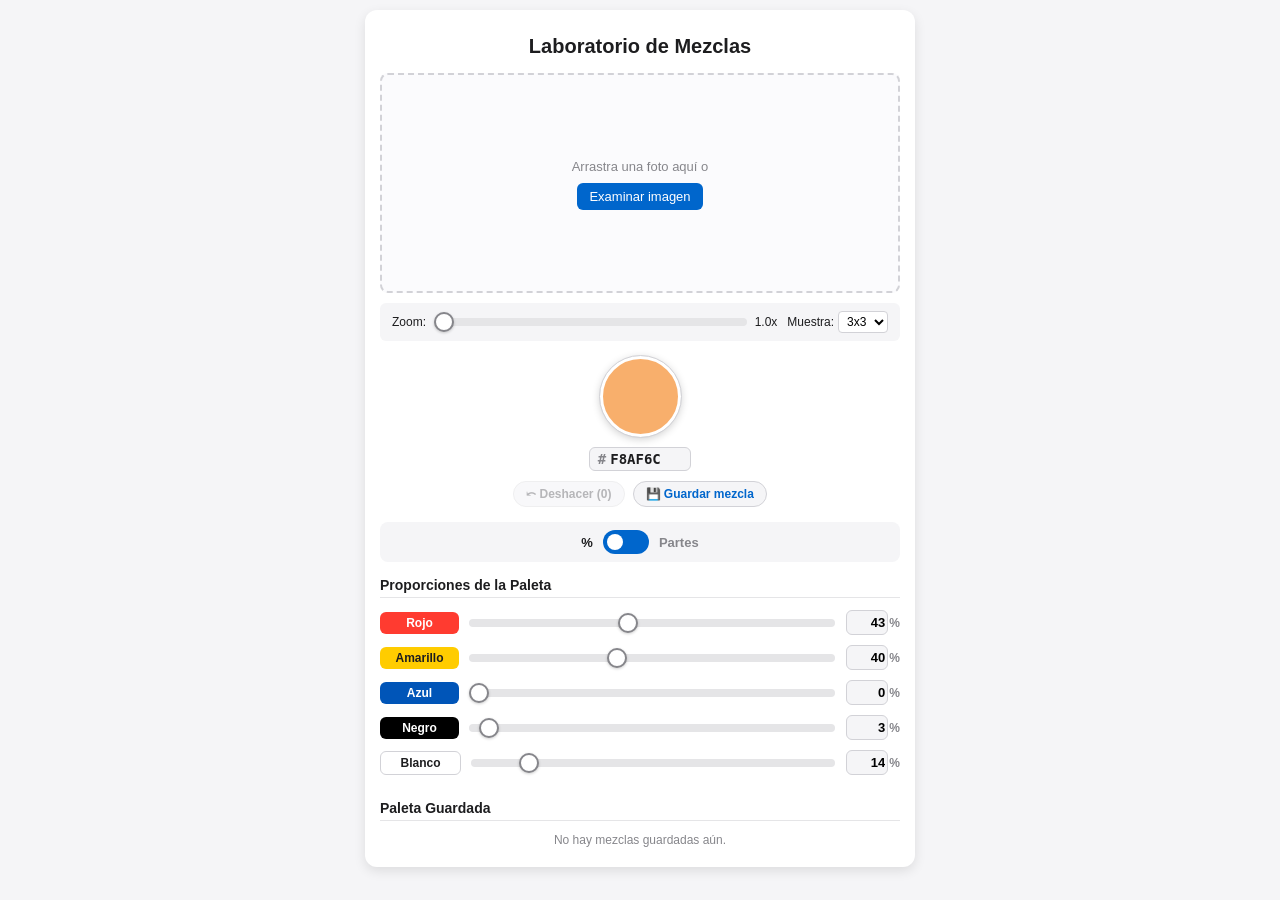
==== commit 9eec9325: "Update index.html" ====
--- a/index.html
+++ b/index.html
@@ -1045,3663 +1045,4 @@
 </script>
 
 </body>
-</html>                <option value="5">5x5</option>
-                <option value="9">9x9</option>
-            </select>
-        </div>
-    </div>
-
-    <div class="selector-zone">
-        <div id="colorDisplay" title="Toca para desplegar la rueda de color"></div>
-        
-        <div class="hex-input-wrap">
-            <span>#</span>
-            <input type="text" id="hexInput" value="E67E22" maxlength="6">
-        </div>
-        
-        <div class="action-buttons">
-            <button id="undoBtn" class="btn-sec" disabled>⤺ Deshacer (0)</button>
-            <button id="saveBtn" class="btn-sec">💾 Guardar mezcla</button>
-        </div>
-    </div>
-
-    <div class="mode-switch-container">
-        <span class="switch-label active" id="lbl-pct">%</span>
-        <label class="switch">
-            <input type="checkbox" id="modeToggle">
-            <span class="slider-switch"></span>
-        </label>
-        <span class="switch-label" id="lbl-parts">Partes</span>
-    </div>
-
-    <div class="section-title" id="panelTitle">Proporciones de la Paleta</div>
-    
-    <div id="paint-sliders">
-        <div class="slider-container">
-            <div class="label" style="background-color: #ff3b30; color: #ffffff;">Rojo</div>
-            <div class="slider-wrapper"><input type="range" id="slider-r" min="0" max="100" value="43"></div>
-            <div class="right-display" id="box-r">
-                <input type="number" id="num-r" class="percentage-input" min="0" max="100" value="43"><span style="font-size:12px;margin-left:1px;color:#86868b">%</span>
-            </div>
-        </div>
-        <div class="slider-container">
-            <div class="label" style="background-color: #ffcc00; color: #1d1d1f;">Amarillo</div>
-            <div class="slider-wrapper"><input type="range" id="slider-y" min="0" max="100" value="40"></div>
-            <div class="right-display" id="box-y">
-                <input type="number" id="num-y" class="percentage-input" min="0" max="100" value="40"><span style="font-size:12px;margin-left:1px;color:#86868b">%</span>
-            </div>
-        </div>
-        <div class="slider-container">
-            <div class="label" style="background-color: #0055b8; color: #ffffff;">Azul</div>
-            <div class="slider-wrapper"><input type="range" id="slider-b" min="0" max="100" value="0"></div>
-            <div class="right-display" id="box-b">
-                <input type="number" id="num-b" class="percentage-input" min="0" max="100" value="0"><span style="font-size:12px;margin-left:1px;color:#86868b">%</span>
-            </div>
-        </div>
-        <div class="slider-container">
-            <div class="label" style="background-color: #000000; color: #ffffff;">Negro</div>
-            <div class="slider-wrapper"><input type="range" id="slider-k" min="0" max="100" value="3"></div>
-            <div class="right-display" id="box-k">
-                <input type="number" id="num-k" class="percentage-input" min="0" max="100" value="3"><span style="font-size:12px;margin-left:1px;color:#86868b">%</span>
-            </div>
-        </div>
-        <div class="slider-container">
-            <div class="label" style="background-color: #ffffff; color: #1d1d1f; border: 1px solid #d2d2d7;">Blanco</div>
-            <div class="slider-wrapper"><input type="range" id="slider-w" min="0" max="100" value="14"></div>
-            <div class="right-display" id="box-w">
-                <input type="number" id="num-w" class="percentage-input" min="0" max="100" value="14"><span style="font-size:12px;margin-left:1px;color:#86868b">%</span>
-            </div>
-        </div>
-    </div>
-
-    <div style="margin-top: 25px;">
-        <div class="section-title">Paleta Guardada</div>
-        <div id="savedList" class="saved-colors-list">
-            <div style="font-size: 12px; color: #86868b; text-align: center;">No hay mezclas guardadas aún.</div>
-        </div>
-    </div>
-</div>
-
-<canvas id="canvasAux" style="display:none;"></canvas>
-
-<script>
-    let currentProportions = { r: 43, y: 40, b: 0, k: 3, w: 14 };
-    let undoStack = []; 
-    let savedColors = JSON.parse(localStorage.getItem('savedPalettes') || '[]');
-    let esModoPartes = false;
-    let ultimoCambioFueFoto = false;
-    let estadoPrevioAFoto = null; 
-    let modoRuedaActivo = false;
-    let arrastrandoEnRueda = false;
-
-    const colorDisplay = document.getElementById('colorDisplay');
-    const hexInput = document.getElementById('hexInput');
-    const modeToggle = document.getElementById('modeToggle');
-    const zoomSlider = document.getElementById('zoomSlider');
-    const zoomVal = document.getElementById('zoomVal');
-    const sampleSizeSelect = document.getElementById('sampleSize');
-    const previewImage = document.getElementById('previewImage');
-    const dropZone = document.getElementById('dropZone');
-    const uploadPrompt = document.getElementById('uploadPrompt');
-    const wheelCanvas = document.getElementById('wheelCanvas');
-    const ctxWheel = wheelCanvas.getContext('2d');
-    const undoBtn = document.getElementById('undoBtn');
-    const saveBtn = document.getElementById('saveBtn');
-    const savedList = document.getElementById('savedList');
-    
-    const sliders = { r: document.getElementById('slider-r'), y: document.getElementById('slider-y'), b: document.getElementById('slider-b'), k: document.getElementById('slider-k'), w: document.getElementById('slider-w') };
-    const boxes = { r: document.getElementById('box-r'), y: document.getElementById('box-y'), b: document.getElementById('box-b'), k: document.getElementById('box-k'), w: document.getElementById('box-w') };
-
-    function guardarEstadoEnHistorial(origenFoto = false) {
-        const copiaEstado = { ...currentProportions };
-        if (origenFoto) {
-            if (!ultimoCambioFueFoto) {
-                estadoPrevioAFoto = copiaEstado;
-                undoStack.push(estadoPrevioAFoto);
-                ultimoCambioFueFoto = true;
-            } else {
-                undoStack = undoStack.filter(state => state !== estadoPrevioAFoto);
-                undoStack.push(estadoPrevioAFoto);
-            }
-        } else {
-            ultimoCambioFueFoto = false;
-            estadoPrevioAFoto = null;
-            if (undoStack.length > 0) {
-                const ultimo = undoStack[undoStack.length - 1];
-                if (ultimo.r === copiaEstado.r && ultimo.y === copiaEstado.y && ultimo.b === copiaEstado.b && ultimo.k === copiaEstado.k && ultimo.w === copiaEstado.w) {
-                    return;
-                }
-            }
-            undoStack.push(copiaEstado);
-        }
-        if (undoStack.length > 40) undoStack.shift();
-        actualizarBotonUndo();
-    }
-
-    undoBtn.addEventListener('click', () => {
-        if (undoStack.length === 0) return;
-        currentProportions = undoStack.pop();
-        if (ultimoCambioFueFoto && undoStack.length === 0) {
-            ultimoCambioFueFoto = false;
-            estadoPrevioAFoto = null;
-        }
-        actualizarBotonUndo();
-        renderizarHerramienta();
-    });
-
-    function actualizarBotonUndo() {
-        undoBtn.disabled = undoStack.length === 0;
-        undoBtn.textContent = `⤺ Deshacer (${undoStack.length})`;
-    }
-
-    function rgbToRyb(r, g, b) {
-        let rNorm = r / 255, gNorm = g / 255, bNorm = b / 255;
-        let w = Math.min(rNorm, gNorm, bNorm);
-        let k = 1 - Math.max(rNorm, gNorm, bNorm);
-
-        let rPure = rNorm - w;
-        let gPure = gNorm - w;
-        let bPure = bNorm - w;
-
-        let yPure = Math.min(rPure, gPure);
-        rPure -= yPure;
-        gPure -= yPure;
-
-        let bMix = bPure + gPure;
-        let rMix = rPure;
-        let yMix = yPure;
-
-        let total = rMix + yMix + bMix + k + w;
-        if (total === 0) return { r: 0, y: 0, b: 0, k: 0, w: 100 };
-
-        return {
-            r: (rMix / total) * 100,
-            y: (yMix / total) * 100,
-            b: (bMix / total) * 100,
-            k: (k / total) * 100,
-            w: (w / total) * 100
-        };
-    }
-
-    function aplicarHexManual() {
-        let val = hexInput.value.trim().replace('#', '');
-        if (/^[0-9A-Fa-f]{6}$/.test(val)) {
-            guardarEstadoEnHistorial(false);
-            const r = parseInt(val.slice(0, 2), 16);
-            const g = parseInt(val.slice(2, 4), 16);
-            const b = parseInt(val.slice(4, 6), 16);
-            
-            const ryb = rgbToRyb(r, g, b);
-            currentProportions = ryb;
-            renderizarHerramienta();
-        } else {
-            renderizarHerramienta();
-        }
-    }
-
-    hexInput.addEventListener('change', aplicarHexManual);
-    hexInput.addEventListener('keyup', (e) => {
-        if (e.key === 'Enter') aplicarHexManual();
-    });
-
-    colorDisplay.addEventListener('click', (e) => {
-        e.stopPropagation();
-        modoRuedaActivo = !modoRuedaActivo;
-        if (modoRuedaActivo) {
-            wheelCanvas.style.display = 'block';
-            if (previewImage.src) previewImage.style.display = 'none';
-            uploadPrompt.style.display = 'none';
-            dibujarRuedaCromatica();
-        } else {
-            wheelCanvas.style.display = 'none';
-            if (previewImage.src) previewImage.style.display = 'block';
-            else uploadPrompt.style.display = 'block';
-        }
-    });
-
-    function dibujarRuedaCromatica() {
-        const width = wheelCanvas.width;
-        const height = wheelCanvas.height;
-        const radius = width / 2 - 5;
-        const ctx = ctxWheel;
-        
-        ctx.clearRect(0, 0, width, height);
-
-        for (let x = -radius; x < radius; x++) {
-            for (let y = -radius; y < radius; y++) {
-                const distance = Math.sqrt(x * x + y * y);
-                if (distance <= radius) {
-                    let angle = Math.atan2(y, x) * (180 / Math.PI);
-                    if (angle < 0) angle += 360;
-                    
-                    const sat = distance / radius;
-                    ctx.fillStyle = `hsl(${angle}, ${sat * 100}%, 50%)`;
-                    ctx.fillRect(width / 2 + x, height / 2 + y, 1, 1);
-                }
-            }
-        }
-
-        const rgbCurrent = obtenerRgbActual();
-        const hsl = rgbToHsl(rgbCurrent.r, rgbCurrent.g, rgbCurrent.b);
-        const angleRad = hsl.h * (Math.PI / 180);
-        const distPx = hsl.s * radius;
-
-        const pinX = width / 2 + distPx * Math.cos(angleRad);
-        const pinY = height / 2 + distPx * Math.sin(angleRad);
-
-        ctx.beginPath();
-        ctx.arc(pinX, pinY, 6, 0, 2 * Math.PI);
-        ctx.strokeStyle = '#ffffff';
-        ctx.lineWidth = 2;
-        ctx.stroke();
-        ctx.fillStyle = '#000000';
-        ctx.fill();
-    }
-
-    function rgbToHsl(r, g, b) {
-        r /= 255; g /= 255; b /= 255;
-        const max = Math.max(r, g, b), min = Math.min(r, g, b);
-        let h, s, l = (max + min) / 2;
-        if (max === min) { h = s = 0; }
-        else {
-            const d = max - min;
-            s = l > 0.5 ? d / (2 - max - min) : d / (max + min);
-            switch (max) {
-                case r: h = (g - b) / d + (g < b ? 6 : 0); break;
-                case g: h = (b - r) / d + 2; break;
-                case b: h = (r - g) / d + 4; break;
-            }
-            h *= 60;
-        }
-        return { h, s, l };
-    }
-
-    function procesarSeleccionRueda(clientX, clientY) {
-        const rect = wheelCanvas.getBoundingClientRect();
-        const localX = clientX - rect.left;
-        const localY = clientY - rect.top;
-        const cX = localX - wheelCanvas.width / 2;
-        const cY = localY - wheelCanvas.height / 2;
-        const radius = wheelCanvas.width / 2 - 5;
-        
-        const distance = Math.sqrt(cX * cX + cY * cY);
-        if (distance <= radius) {
-            const imgData = ctxWheel.getImageData(localX, localY, 1, 1).data;
-            if (imgData[3] > 0) {
-                const ryb = rgbToRyb(imgData[0], imgData[1], imgData[2]);
-                currentProportions = ryb;
-                renderizarHerramienta();
-                dibujarRuedaCromatica();
-            }
-        }
-    }
-
-    wheelCanvas.addEventListener('mousedown', (e) => {
-        arrastrandoEnRueda = true;
-        guardarEstadoEnHistorial(true);
-        procesarSeleccionRueda(e.clientX, e.clientY);
-    });
-    window.addEventListener('mousemove', (e) => {
-        if (arrastrandoEnRueda) procesarSeleccionRueda(e.clientX, e.clientY);
-    });
-    window.addEventListener('mouseup', () => { arrastrandoEnRueda = false; });
-
-    wheelCanvas.addEventListener('touchstart', (e) => {
-        if (e.touches.length === 1) {
-            arrastrandoEnRueda = true;
-            guardarEstadoEnHistorial(true);
-            procesarSeleccionRueda(e.touches[0].clientX, e.touches[0].clientY);
-        }
-    }, {passive: true});
-    window.addEventListener('touchmove', (e) => {
-        if (arrastrandoEnRueda && e.touches.length === 1) {
-            procesarSeleccionRueda(e.touches[0].clientX, e.touches[0].clientY);
-        }
-    });
-    window.addEventListener('touchend', () => { arrastrandoEnRueda = false; });
-
-    let scale = 1, posX = 0, posY = 0, isDragging = false, startX = 0, startY = 0, haHechoPaneo = false;
-
-    zoomSlider.addEventListener('input', (e) => {
-        scale = parseFloat(e.target.value);
-        zoomVal.textContent = scale.toFixed(1) + "x";
-        limitarYAplicarTransformacion();
-    });
-
-    dropZone.addEventListener('mousedown', (e) => {
-        if (!previewImage.src || modoRuedaActivo) return;
-        isDragging = true; haHechoPaneo = false;
-        startX = e.clientX - posX; startY = e.clientY - posY;
-        e.preventDefault();
-    });
-    window.addEventListener('mousemove', (e) => {
-        if (!isDragging) return;
-        const currentX = e.clientX - startX; const currentY = e.clientY - startY;
-        if (Math.abs(currentX - posX) > 5 || Math.abs(currentY - posY) > 5) haHechoPaneo = true;
-        posX = currentX; posY = currentY;
-        limitarYAplicarTransformacion();
-    });
-    window.addEventListener('mouseup', () => { isDragging = false; });
-
-    dropZone.addEventListener('touchstart', (e) => {
-        if (!previewImage.src || modoRuedaActivo) return;
-        if (e.touches.length === 1) {
-            isDragging = true; haHechoPaneo = false;
-            startX = e.touches[0].clientX - posX; startY = e.touches[0].clientY - posY;
-        }
-    }, {passive: true});
-    window.addEventListener('touchmove', (e) => {
-        if (!isDragging || e.touches.length !== 1) return;
-        const currentX = e.touches[0].clientX - startX; const currentY = e.touches[0].clientY - startY;
-        if (Math.abs(currentX - posX) > 5 || Math.abs(currentY - posY) > 5) haHechoPaneo = true;
-        posX = currentX; posY = currentY;
-        limitarYAplicarTransformacion();
-    });
-    window.addEventListener('touchend', () => { isDragging = false; });
-
-    function limitarYAplicarTransformacion() {
-        if (scale === 1) { posX = 0; posY = 0; }
-        previewImage.style.transform = `translate(${posX}px, ${posY}px) scale(${scale})`;
-    }
-
-    function porcentajeAFraccionTexto(pct) {
-        if (pct < 1.5) return "0";
-        const totalPartes = pct / 50; 
-        const entero = Math.floor(totalPartes);
-        const residuo = totalPartes - entero;
-
-        let fraccionStr = "";
-        if (residuo >= 0.875) fraccionStr = "1";
-        else if (residuo >= 0.625) fraccionStr = "3/4";
-        else if (residuo >= 0.416) fraccionStr = "1/2";
-        else if (residuo >= 0.291) fraccionStr = "1/3";
-        else if (residuo >= 0.187) fraccionStr = "1/4";
-        else if (residuo >= 0.062) fraccionStr = "1/8";
-
-        if (fraccionStr === "1") return (entero + 1) + "";
-        if (entero > 0) return fraccionStr !== "" ? `${entero} ${fraccionStr}` : `${entero}`;
-        return fraccionStr !== "" ? fraccionStr : "0";
-    }
-
-    function balancearProporciones(llaveModificada, nuevoValor, esFinDelGesto = false) {
-        if (esFinDelGesto) guardarEstadoEnHistorial(false);
-
-        nuevoValor = Math.min(100, Math.max(0, nuevoValor));
-        const antiguoValor = currentProportions[llaveModificada];
-        const diferencia = nuevoValor - antiguoValor;
-        currentProportions[llaveModificada] = nuevoValor;
-
-        if (diferencia === 0) return;
-
-        const otrasLlaves = Object.keys(currentProportions).filter(k => k !== llaveModificada);
-        const sumaOtras = otrasLlaves.reduce((acc, k) => acc + currentProportions[k], 0);
-
-        if (sumaOtras > 0) {
-            let sumaVerificacion = 0;
-            otrasLlaves.forEach(k => {
-                const fraccion = currentProportions[k] / sumaOtras;
-                currentProportions[k] -= diferencia * fraccion;
-                currentProportions[k] = Math.max(0, currentProportions[k]);
-                sumaVerificacion += currentProportions[k];
-            });
-        } else {
-            otrasLlaves.forEach(k => { currentProportions[k] = (100 - nuevoValor) / 4; });
-        }
-
-        let sumaTotal = Object.values(currentProportions).reduce((a, b) => a + b, 0);
-        let desajuste = 100 - sumaTotal;
-        if (desajuste !== 0) { currentProportions[otrasLlaves[0]] += desajuste; }
-
-        renderizarHerramienta();
-    }
-
-    const RYB_CUBE = [[1,1,1], [1,1,0], [1,0,0], [1,0.5,0], [0.16,0.38,0.68], [0,0.5,0], [0.5,0,0.5], [0.2,0.2,0.2]];
-    
-    function interpolarRyb(rN, yN, bN) {
-        let rgb = [0, 0, 0];
-        for (let i = 0; i < 3; i++) {
-            const c000 = RYB_CUBE[0][i], c100 = RYB_CUBE[2][i], c010 = RYB_CUBE[1][i], c110 = RYB_CUBE[3][i],
-                  c001 = RYB_CUBE[4][i], c101 = RYB_CUBE[6][i], c011 = RYB_CUBE[5][i], c111 = RYB_CUBE[7][i];
-            const c00 = c000 * (1 - rN) + c100 * rN;
-            const c10 = c010 * (1 - rN) + c110 * rN;
-            const c01 = c001 * (1 - rN) + c101 * rN;
-            const c11 = c011 * (1 - rN) + c111 * rN;
-            const c0 = c00 * (1 - yN) + c10 * yN; const c1 = c01 * (1 - yN) + c11 * yN;
-            rgb[i] = c0 * (1 - bN) + c1 * bN;
-        }
-        return rgb;
-    }
-
-    function obtenerRgbActual() {
-        const rMat = currentProportions.r / 100;
-        const yMat = currentProportions.y / 100;
-        const bMat = currentProportions.b / 100;
-        
-        let rgbBase = interpolarRyb(rMat, yMat, bMat);
-        const factorK = 1 - (currentProportions.k / 100);
-        let r = rgbBase[0] * factorK;
-        let g = rgbBase[1] * factorK;
-        let b = rgbBase[2] * factorK;
-        
-        const factorW = currentProportions.w / 100;
-        r = r * (1 - factorW) + factorW;
-        g = g * (1 - factorW) + factorW;
-        b = b * (1 - factorW) + factorW;
-
-        return {
-            r: Math.min(255, Math.max(0, Math.round(r * 255))),
-            g: Math.min(255, Math.max(0, Math.round(g * 255))),
-            b: Math.min(255, Math.max(0, Math.round(b * 255)))
-        };
-    }
-
-    function renderizarHerramienta() {
-        Object.keys(currentProportions).forEach(key => {
-            const pct = currentProportions[key];
-            sliders[key].value = Math.round(pct);
-            
-            if (esModoPartes) {
-                boxes[key].innerHTML = `<span class="parts-text">${porcentajeAFraccionTexto(pct)}</span>`;
-                sliders[key].disabled = true;
-            } else {
-                boxes[key].innerHTML = `<input type="number" id="num-${key}" class="percentage-input" min="0" max="100" value="${Math.round(pct)}"><span style="font-size:12px;margin-left:1px;color:#86868b">%</span>`;
-                sliders[key].disabled = false;
-                
-                const nuevoInput = document.getElementById(`num-${key}`);
-                nuevoInput.addEventListener('focus', () => { guardarEstadoEnHistorial(false); });
-                nuevoInput.addEventListener('input', (e) => { balancearProporciones(key, parseInt(e.target.value) || 0, false); });
-                nuevoInput.addEventListener('click', (e) => {
-                    e.stopPropagation();
-                    setTimeout(() => { nuevoInput.setSelectionRange(nuevoInput.value.length, nuevoInput.value.length); }, 10);
-                });
-            }
-        });
-
-        const rgbObj = obtenerRgbActual();
-        const hexClean = [rgbObj.r, rgbObj.g, rgbObj.b].map(c => c.toString(16).padStart(2, '0')).join('').toUpperCase();
-        
-        colorDisplay.style.backgroundColor = '#' + hexClean;
-        if (document.activeElement !== hexInput) {
-            hexInput.value = hexClean;
-        }
-
-        if (modoRuedaActivo) dibujarRuedaCromatica();
-    }
-
-    Object.keys(sliders).forEach(key => {
-        sliders[key].addEventListener('mousedown', () => { guardarEstadoEnHistorial(false); });
-        sliders[key].addEventListener('touchstart', () => { guardarEstadoEnHistorial(false); }, {passive: true});
-        sliders[key].addEventListener('input', (e) => { balancearProporciones(key, parseInt(e.target.value), false); });
-    });
-
-    modeToggle.addEventListener('change', (e) => {
-        esModoPartes = e.target.checked;
-        document.getElementById('lbl-pct').classList.toggle('active', !esModoPartes);
-        document.getElementById('lbl-parts').classList.toggle('active', esModoPartes);
-        document.getElementById('panelTitle').textContent = esModoPartes ? "Proporciones en Partes (Base 50% = 1 Parte)" : "Proporciones de la Paleta";
-        renderizarHerramienta();
-    });
-
-    saveBtn.addEventListener('click', () => {
-        const hex = '#' + hexInput.value;
-        const propCopia = { ...currentProportions };
-        
-        savedColors.unshift({ hex, proportions: propCopia, id: Date.now() });
-        localStorage.setItem('savedPalettes', JSON.stringify(savedColors));
-        renderizarListaGuardados();
-    });
-
-    window.cargarMezclaGuardada = function(id) {
-        const item = savedColors.find(c => c.id === id);
-        if (item) {
-            guardarEstadoEnHistorial(false);
-            currentProportions = { ...item.proportions };
-            renderizarHerramienta();
-        }
-    };
-
-    window.borrarMezclaGuardada = function(id) {
-        savedColors = savedColors.filter(c => c.id !== id);
-        localStorage.setItem('savedPalettes', JSON.stringify(savedColors));
-        renderizarListaGuardados();
-    };
-
-    function renderizarListaGuardados() {
-        if (savedColors.length === 0) {
-            savedList.innerHTML = `<div style="font-size: 12px; color: #86868b; text-align: center;">No hay mezclas guardadas aún.</div>`;
-            return;
-        }
-
-        savedList.innerHTML = savedColors.map(item => {
-            const p = item.proportions;
-            const resumenText = `R:${Math.round(p.r)}% Y:${Math.round(p.y)}% B:${Math.round(p.b)}% K:${Math.round(p.k)}% W:${Math.round(p.w)}%`;
-            return `
-                <div class="saved-card">
-                    <div class="saved-card-left">
-                        <div class="saved-circle" style="background-color: ${item.hex};"></div>
-                        <div class="saved-info">
-                            <span class="saved-hex">${item.hex}</span>
-                            <span class="saved-details">${resumenText}</span>
-                        </div>
-                    </div>
-                    <div class="saved-actions">
-                        <button class="btn-small" onclick="cargarMezclaGuardada(${item.id})">Cargar</button>
-                        <button class="btn-small btn-del" onclick="borrarMezclaGuardada(${item.id})">✕</button>
-                    </div>
-                </div>
-            `;
-        }).join('');
-    }
-
-    const fileInput = document.getElementById('fileInput');
-    const canvasAux = document.getElementById('canvasAux');
-    const ctxAux = canvasAux.getContext('2d');
-
-    fileInput.addEventListener('change', function(e) {
-        const file = e.target.files[0];
-        if (file) {
-            const reader = new FileReader();
-            reader.onload = function(event) {
-                previewImage.src = event.target.result;
-                previewImage.style.display = 'block';
-                wheelCanvas.style.display = 'none';
-                modoRuedaActivo = false;
-                uploadPrompt.style.display = 'none';
-                zoomSlider.disabled = false;
-                scale = 1; posX = 0; posY = 0; zoomSlider.value = 1; zoomVal.textContent = "1.0x";
-                limitarYAplicarTransformacion();
-            }
-            reader.readAsDataURL(file);
-        }
-    });
-
-    previewImage.addEventListener('click', function(e) {
-        if (haHechoPaneo || modoRuedaActivo) return; 
-        e.stopPropagation();
-
-        guardarEstadoEnHistorial(true);
-
-        canvasAux.width = previewImage.naturalWidth;
-        canvasAux.height = previewImage.naturalHeight;
-        ctxAux.drawImage(previewImage, 0, 0);
-
-        const rectImg = previewImage.getBoundingClientRect();
-        const clickXVisual = e.clientX - rectImg.left;
-        const clickYVisual = e.clientY - rectImg.top;
-
-        const xCenterX = Math.floor((clickXVisual / rectImg.width) * canvasAux.width);
-        const yCenterY = Math.floor((clickYVisual / rectImg.height) * canvasAux.height);
-
-        const size = parseInt(sampleSizeSelect.value) || 1;
-        const half = Math.floor(size / 2);
-
-        let sumR = 0, sumG = 0, sumB = 0, count = 0;
-
-        for (let dx = -half; dx <= half; dx++) {
-            for (let dy = -half; dy <= half; dy++) {
-                const px = xCenterX + dx;
-                const py = yCenterY + dy;
-
-                if (px >= 0 && px < canvasAux.width && py >= 0 && py < canvasAux.height) {
-                    const data = ctxAux.getImageData(px, py, 1, 1).data;
-                    if (data[3] > 0) { 
-                        sumR += data[0];
-                        sumG += data[1];
-                        sumB += data[2];
-                        count++;
-                    }
-                }
-            }
-        }
-
-        if (count > 0) {
-            const avgR = Math.round(sumR / count);
-            const avgG = Math.round(sumG / count);
-            const avgB = Math.round(sumB / count);
-
-            const ryb = rgbToRyb(avgR, avgG, avgB);
-            currentProportions = ryb;
-            renderizarHerramienta();
-        }
-    });
-
-    renderizarHerramienta();
-    renderizarListaGuardados();
-</script>
-
-</body>
-</html>        }
-        .image-zone {
-            border: 2px dashed #d2d2d7;
-            border-radius: 8px;
-            padding: 0;
-            text-align: center;
-            background: #fbfbfd;
-            position: relative;
-            overflow: hidden;
-            height: 220px;
-            display: flex;
-            align-items: center;
-            justify-content: center;
-            box-sizing: border-box;
-        }
-        #previewImage {
-            max-width: 100%;
-            max-height: 100%;
-            transform-origin: center center;
-            cursor: crosshair;
-            position: absolute;
-            user-select: none;
-            -webkit-user-drag: none;
-            display: none;
-            z-index: 1;
-        }
-        
-        #wheelCanvas {
-            display: none;
-            position: absolute;
-            z-index: 10;
-            cursor: crosshair;
-            background: #ffffff;
-            border-radius: 8px;
-            touch-action: none;
-        }
-
-        .upload-prompt-wrap {
-            padding: 15px;
-            z-index: 2;
-        }
-        .upload-btn {
-            display: inline-block;
-            padding: 6px 12px;
-            background-color: #0066cc;
-            color: white;
-            border-radius: 6px;
-            font-size: 13px;
-            font-weight: 500;
-            margin-top: 8px;
-            cursor: pointer;
-        }
-        #fileInput { display: none; }
-
-        .toolbar-row {
-            display: flex;
-            align-items: center;
-            justify-content: space-between;
-            background: #f5f5f7;
-            padding: 8px 12px;
-            border-radius: 6px;
-            margin-bottom: 15px;
-            font-size: 12px;
-            gap: 10px;
-        }
-        .zoom-controls {
-            display: flex;
-            align-items: center;
-            gap: 6px;
-            flex-grow: 1;
-        }
-        .zoom-controls input[type="range"] {
-            flex-grow: 1;
-        }
-        .sample-controls {
-            display: flex;
-            align-items: center;
-            gap: 4px;
-        }
-        .sample-controls select {
-            font-size: 12px;
-            padding: 2px 4px;
-            border-radius: 4px;
-            border: 1px solid #d2d2d7;
-            background: #fff;
-        }
-
-        .selector-zone {
-            display: flex;
-            flex-direction: column;
-            align-items: center;
-            gap: 10px;
-            margin-bottom: 15px;
-        }
-        #colorDisplay {
-            width: 75px;
-            height: 75px;
-            border-radius: 50%;
-            box-shadow: 0 2px 8px rgba(0,0,0,0.2);
-            border: 3px solid #ffffff;
-            outline: 1px solid #d2d2d7;
-            cursor: pointer;
-            transition: transform 0.1s ease;
-        }
-        #colorDisplay:active {
-            transform: scale(0.95);
-        }
-
-        .hex-input-wrap {
-            display: flex;
-            align-items: center;
-            gap: 2px;
-            background: #f5f5f7;
-            padding: 2px 8px;
-            border-radius: 6px;
-            border: 1px solid #d2d2d7;
-        }
-        .hex-input-wrap span {
-            font-family: monospace;
-            font-size: 14px;
-            color: #86868b;
-            font-weight: 600;
-        }
-        #hexInput {
-            font-family: monospace;
-            font-size: 14px;
-            font-weight: 600;
-            color: #1d1d1f;
-            border: none;
-            background: transparent;
-            width: 70px;
-            outline: none;
-            text-transform: uppercase;
-        }
-
-        .action-buttons {
-            display: flex;
-            gap: 8px;
-        }
-        .btn-sec {
-            background-color: #f5f5f7;
-            color: #0066cc;
-            border: 1px solid #d2d2d7;
-            padding: 5px 12px;
-            border-radius: 15px;
-            font-size: 12px;
-            font-weight: 600;
-            cursor: pointer;
-            display: flex;
-            align-items: center;
-            gap: 4px;
-            transition: all 0.2s ease;
-        }
-        .btn-sec:disabled {
-            color: #86868b;
-            background-color: #f5f5f7;
-            border-color: #e5e5e7;
-            cursor: not-allowed;
-            opacity: 0.6;
-        }
-        
-        .mode-switch-container {
-            display: flex;
-            justify-content: center;
-            align-items: center;
-            gap: 10px;
-            margin-bottom: 15px;
-            background: #f5f5f7;
-            padding: 8px;
-            border-radius: 8px;
-            box-sizing: border-box;
-        }
-        .switch-label {
-            font-size: 13px;
-            font-weight: 600;
-            color: #86868b;
-        }
-        .switch-label.active {
-            color: #1d1d1f;
-        }
-        .switch {
-            position: relative;
-            display: inline-block;
-            width: 46px;
-            height: 24px;
-            flex-shrink: 0;
-        }
-        .switch input { opacity: 0; width: 0; height: 0; }
-        .slider-switch {
-            position: absolute;
-            cursor: pointer;
-            top: 0; left: 0; right: 0; bottom: 0;
-            background-color: #0066cc;
-            transition: .3s;
-            border-radius: 24px;
-        }
-        .slider-switch:before {
-            position: absolute;
-            content: "";
-            height: 16px; width: 16px;
-            left: 4px; bottom: 4px;
-            background-color: white;
-            transition: .3s;
-            border-radius: 50%;
-        }
-        input:checked + .slider-switch { background-color: #34c759; }
-        input:checked + .slider-switch:before { transform: translateX(22px); }
-
-        .section-title {
-            font-size: 14px;
-            font-weight: 600;
-            margin-bottom: 12px;
-            border-bottom: 1px solid #e5e5e7;
-            padding-bottom: 4px;
-        }
-
-        .slider-container {
-            display: flex;
-            align-items: center;
-            margin-bottom: 10px;
-            gap: 8px;
-            width: 100%;
-            box-sizing: border-box;
-        }
-        .label {
-            width: 75px;
-            font-size: 12px;
-            font-weight: 600;
-            padding: 4px 2px;
-            border-radius: 6px;
-            text-align: center;
-            flex-shrink: 0;
-        }
-        .slider-wrapper { 
-            flex-grow: 1; 
-            display: flex;
-            align-items: center;
-        }
-        input[type="range"] {
-            width: 100%;
-            -webkit-appearance: none;
-            background: #e5e5e7;
-            height: 8px;
-            border-radius: 4px;
-            outline: none;
-        }
-        input[type="range"]::-webkit-slider-thumb {
-            -webkit-appearance: none;
-            width: 20px; height: 20px;
-            border-radius: 50%;
-            background: #ffffff;
-            border: 2px solid #86868b;
-            cursor: pointer;
-            box-shadow: 0 1px 3px rgba(0,0,0,0.2);
-        }
-
-        .right-display {
-            width: 55px;
-            text-align: right;
-            flex-shrink: 0;
-            display: flex;
-            align-items: center;
-            justify-content: flex-end;
-            font-size: 14px;
-            font-weight: 600;
-        }
-        .percentage-input {
-            width: 42px;
-            padding: 4px 2px;
-            font-size: 13px;
-            font-weight: 600;
-            text-align: right;
-            border: 1px solid #d2d2d7;
-            border-radius: 6px;
-            background-color: #f5f5f7;
-            outline: none;
-            box-sizing: border-box;
-            -webkit-appearance: none;
-            -moz-appearance: textfield;
-            margin: 0;
-        }
-        .percentage-input::-webkit-outer-spin-button,
-        .percentage-input::-webkit-inner-spin-button {
-            -webkit-appearance: none;
-            margin: 0;
-        }
-        .percentage-input:focus {
-            border-color: #0066cc;
-            background-color: #ffffff;
-        }
-        .parts-text {
-            font-size: 13px;
-            font-weight: 600;
-            color: #1d1d1f;
-            text-align: right;
-            white-space: nowrap;
-        }
-
-        .saved-colors-list {
-            display: flex;
-            flex-direction: column;
-            gap: 8px;
-            margin-top: 10px;
-        }
-        .saved-card {
-            display: flex;
-            align-items: center;
-            background: #f5f5f7;
-            padding: 8px 12px;
-            border-radius: 8px;
-            justify-content: space-between;
-            gap: 10px;
-        }
-        .saved-card-left {
-            display: flex;
-            align-items: center;
-            gap: 10px;
-        }
-        .saved-circle {
-            width: 32px;
-            height: 32px;
-            border-radius: 50%;
-            border: 2px solid #fff;
-            box-shadow: 0 1px 4px rgba(0,0,0,0.2);
-            flex-shrink: 0;
-        }
-        .saved-info {
-            display: flex;
-            flex-direction: column;
-        }
-        .saved-hex {
-            font-family: monospace;
-            font-size: 12px;
-            font-weight: 600;
-        }
-        .saved-details {
-            font-size: 11px;
-            color: #86868b;
-        }
-        .saved-actions {
-            display: flex;
-            gap: 6px;
-        }
-        .btn-small {
-            background: #ffffff;
-            border: 1px solid #d2d2d7;
-            border-radius: 6px;
-            padding: 4px 8px;
-            font-size: 11px;
-            font-weight: 600;
-            cursor: pointer;
-            color: #0066cc;
-        }
-        .btn-del {
-            color: #ff3b30;
-        }
-    </style>
-</head>
-<body>
-
-<div class="container">
-    <h1>Laboratorio de Mezclas</h1>
-    
-    <div class="image-container-wrapper">
-        <div class="image-zone" id="dropZone">
-            <div class="upload-prompt-wrap" id="uploadPrompt">
-                <span style="font-size: 13px; color: #86868b;">Arrastra una foto aquí o</span><br>
-                <div class="upload-btn" onclick="document.getElementById('fileInput').click()">Examinar imagen</div>
-            </div>
-            <input type="file" id="fileInput" accept="image/*">
-            <img id="previewImage" alt="Previsualización">
-            <canvas id="wheelCanvas" width="200" height="200"></canvas>
-        </div>
-    </div>
-
-    <div class="toolbar-row">
-        <div class="zoom-controls">
-            <span>Zoom:</span>
-            <input type="range" id="zoomSlider" min="1" max="4" step="0.1" value="1" disabled>
-            <span id="zoomVal">1.0x</span>
-        </div>
-        <div class="sample-controls">
-            <span>Muestra:</span>
-            <select id="sampleSize">
-                <option value="1">1x1</option>
-                <option value="3" selected>3x3</option>
-                <option value="5">5x5</option>
-                <option value="9">9x9</option>
-            </select>
-        </div>
-    </div>
-
-    <div class="selector-zone">
-        <div id="colorDisplay" title="Toca para desplegar la rueda de color"></div>
-        
-        <div class="hex-input-wrap">
-            <span>#</span>
-            <input type="text" id="hexInput" value="E67E22" maxlength="6">
-        </div>
-        
-        <div class="action-buttons">
-            <button id="undoBtn" class="btn-sec" disabled>⤺ Deshacer (0)</button>
-            <button id="saveBtn" class="btn-sec">💾 Guardar mezcla</button>
-        </div>
-    </div>
-
-    <div class="mode-switch-container">
-        <span class="switch-label active" id="lbl-pct">%</span>
-        <label class="switch">
-            <input type="checkbox" id="modeToggle">
-            <span class="slider-switch"></span>
-        </label>
-        <span class="switch-label" id="lbl-parts">Partes</span>
-    </div>
-
-    <div class="section-title" id="panelTitle">Proporciones de la Paleta</div>
-    
-    <div id="paint-sliders">
-        <div class="slider-container">
-            <div class="label" style="background-color: #ff3b30; color: #ffffff;">Rojo</div>
-            <div class="slider-wrapper"><input type="range" id="slider-r" min="0" max="100" value="43"></div>
-            <div class="right-display" id="box-r">
-                <input type="number" id="num-r" class="percentage-input" min="0" max="100" value="43"><span style="font-size:12px;margin-left:1px;color:#86868b">%</span>
-            </div>
-        </div>
-        <div class="slider-container">
-            <div class="label" style="background-color: #ffcc00; color: #1d1d1f;">Amarillo</div>
-            <div class="slider-wrapper"><input type="range" id="slider-y" min="0" max="100" value="40"></div>
-            <div class="right-display" id="box-y">
-                <input type="number" id="num-y" class="percentage-input" min="0" max="100" value="40"><span style="font-size:12px;margin-left:1px;color:#86868b">%</span>
-            </div>
-        </div>
-        <div class="slider-container">
-            <div class="label" style="background-color: #0055b8; color: #ffffff;">Azul</div>
-            <div class="slider-wrapper"><input type="range" id="slider-b" min="0" max="100" value="0"></div>
-            <div class="right-display" id="box-b">
-                <input type="number" id="num-b" class="percentage-input" min="0" max="100" value="0"><span style="font-size:12px;margin-left:1px;color:#86868b">%</span>
-            </div>
-        </div>
-        <div class="slider-container">
-            <div class="label" style="background-color: #000000; color: #ffffff;">Negro</div>
-            <div class="slider-wrapper"><input type="range" id="slider-k" min="0" max="100" value="3"></div>
-            <div class="right-display" id="box-k">
-                <input type="number" id="num-k" class="percentage-input" min="0" max="100" value="3"><span style="font-size:12px;margin-left:1px;color:#86868b">%</span>
-            </div>
-        </div>
-        <div class="slider-container">
-            <div class="label" style="background-color: #ffffff; color: #1d1d1f; border: 1px solid #d2d2d7;">Blanco</div>
-            <div class="slider-wrapper"><input type="range" id="slider-w" min="0" max="100" value="14"></div>
-            <div class="right-display" id="box-w">
-                <input type="number" id="num-w" class="percentage-input" min="0" max="100" value="14"><span style="font-size:12px;margin-left:1px;color:#86868b">%</span>
-            </div>
-        </div>
-    </div>
-
-    <div style="margin-top: 25px;">
-        <div class="section-title">Paleta Guardada</div>
-        <div id="savedList" class="saved-colors-list">
-            <div style="font-size: 12px; color: #86868b; text-align: center;">No hay mezclas guardadas aún.</div>
-        </div>
-    </div>
-</div>
-
-<canvas id="canvasAux" style="display:none;"></canvas>
-
-<script>
-    let currentProportions = { r: 43, y: 40, b: 0, k: 3, w: 14 };
-    let undoStack = []; 
-    let savedColors = JSON.parse(localStorage.getItem('savedPalettes') || '[]');
-    let esModoPartes = false;
-    let ultimoCambioFueFoto = false;
-    let estadoPrevioAFoto = null; 
-    let modoRuedaActivo = false;
-    let arrastrandoEnRueda = false;
-
-    const colorDisplay = document.getElementById('colorDisplay');
-    const hexInput = document.getElementById('hexInput');
-    const modeToggle = document.getElementById('modeToggle');
-    const zoomSlider = document.getElementById('zoomSlider');
-    const zoomVal = document.getElementById('zoomVal');
-    const sampleSizeSelect = document.getElementById('sampleSize');
-    const previewImage = document.getElementById('previewImage');
-    const dropZone = document.getElementById('dropZone');
-    const uploadPrompt = document.getElementById('uploadPrompt');
-    const wheelCanvas = document.getElementById('wheelCanvas');
-    const ctxWheel = wheelCanvas.getContext('2d');
-    const undoBtn = document.getElementById('undoBtn');
-    const saveBtn = document.getElementById('saveBtn');
-    const savedList = document.getElementById('savedList');
-    
-    const sliders = { r: document.getElementById('slider-r'), y: document.getElementById('slider-y'), b: document.getElementById('slider-b'), k: document.getElementById('slider-k'), w: document.getElementById('slider-w') };
-    const boxes = { r: document.getElementById('box-r'), y: document.getElementById('box-y'), b: document.getElementById('box-b'), k: document.getElementById('box-k'), w: document.getElementById('box-w') };
-
-    function guardarEstadoEnHistorial(origenFoto = false) {
-        const copiaEstado = { ...currentProportions };
-        if (origenFoto) {
-            if (!ultimoCambioFueFoto) {
-                estadoPrevioAFoto = copiaEstado;
-                undoStack.push(estadoPrevioAFoto);
-                ultimoCambioFueFoto = true;
-            } else {
-                undoStack = undoStack.filter(state => state !== estadoPrevioAFoto);
-                undoStack.push(estadoPrevioAFoto);
-            }
-        } else {
-            ultimoCambioFueFoto = false;
-            estadoPrevioAFoto = null;
-            if (undoStack.length > 0) {
-                const ultimo = undoStack[undoStack.length - 1];
-                if (ultimo.r === copiaEstado.r && ultimo.y === copiaEstado.y && ultimo.b === copiaEstado.b && ultimo.k === copiaEstado.k && ultimo.w === copiaEstado.w) {
-                    return;
-                }
-            }
-            undoStack.push(copiaEstado);
-        }
-        if (undoStack.length > 40) undoStack.shift();
-        actualizarBotonUndo();
-    }
-
-    undoBtn.addEventListener('click', () => {
-        if (undoStack.length === 0) return;
-        currentProportions = undoStack.pop();
-        if (ultimoCambioFueFoto && undoStack.length === 0) {
-            ultimoCambioFueFoto = false;
-            estadoPrevioAFoto = null;
-        }
-        actualizarBotonUndo();
-        renderizarHerramienta();
-    });
-
-    function actualizarBotonUndo() {
-        undoBtn.disabled = undoStack.length === 0;
-        undoBtn.textContent = `⤺ Deshacer (${undoStack.length})`;
-    }
-
-    function rgbToRyb(r, g, b) {
-        let rNorm = r / 255, gNorm = g / 255, bNorm = b / 255;
-        let w = Math.min(rNorm, gNorm, bNorm);
-        let k = 1 - Math.max(rNorm, gNorm, bNorm);
-
-        let rPure = rNorm - w;
-        let gPure = gNorm - w;
-        let bPure = bNorm - w;
-
-        let yPure = Math.min(rPure, gPure);
-        rPure -= yPure;
-        gPure -= yPure;
-
-        let bMix = bPure + gPure;
-        let rMix = rPure;
-        let yMix = yPure;
-
-        let total = rMix + yMix + bMix + k + w;
-        if (total === 0) return { r: 0, y: 0, b: 0, k: 0, w: 100 };
-
-        return {
-            r: (rMix / total) * 100,
-            y: (yMix / total) * 100,
-            b: (bMix / total) * 100,
-            k: (k / total) * 100,
-            w: (w / total) * 100
-        };
-    }
-
-    function aplicarHexManual() {
-        let val = hexInput.value.trim().replace('#', '');
-        if (/^[0-9A-Fa-f]{6}$/.test(val)) {
-            guardarEstadoEnHistorial(false);
-            const r = parseInt(val.slice(0, 2), 16);
-            const g = parseInt(val.slice(2, 4), 16);
-            const b = parseInt(val.slice(4, 6), 16);
-            
-            const ryb = rgbToRyb(r, g, b);
-            currentProportions = ryb;
-            renderizarHerramienta();
-        } else {
-            renderizarHerramienta();
-        }
-    }
-
-    hexInput.addEventListener('change', aplicarHexManual);
-    hexInput.addEventListener('keyup', (e) => {
-        if (e.key === 'Enter') aplicarHexManual();
-    });
-
-    colorDisplay.addEventListener('click', (e) => {
-        e.stopPropagation();
-        modoRuedaActivo = !modoRuedaActivo;
-        if (modoRuedaActivo) {
-            wheelCanvas.style.display = 'block';
-            if (previewImage.src) previewImage.style.display = 'none';
-            uploadPrompt.style.display = 'none';
-            dibujarRuedaCromatica();
-        } else {
-            wheelCanvas.style.display = 'none';
-            if (previewImage.src) previewImage.style.display = 'block';
-            else uploadPrompt.style.display = 'block';
-        }
-    });
-
-    function dibujarRuedaCromatica() {
-        const width = wheelCanvas.width;
-        const height = wheelCanvas.height;
-        const radius = width / 2 - 5;
-        const ctx = ctxWheel;
-        
-        ctx.clearRect(0, 0, width, height);
-
-        for (let x = -radius; x < radius; x++) {
-            for (let y = -radius; y < radius; y++) {
-                const distance = Math.sqrt(x * x + y * y);
-                if (distance <= radius) {
-                    let angle = Math.atan2(y, x) * (180 / Math.PI);
-                    if (angle < 0) angle += 360;
-                    
-                    const sat = distance / radius;
-                    ctx.fillStyle = `hsl(${angle}, ${sat * 100}%, 50%)`;
-                    ctx.fillRect(width / 2 + x, height / 2 + y, 1, 1);
-                }
-            }
-        }
-
-        const rgbCurrent = obtenerRgbActual();
-        const hsl = rgbToHsl(rgbCurrent.r, rgbCurrent.g, rgbCurrent.b);
-        const angleRad = hsl.h * (Math.PI / 180);
-        const distPx = hsl.s * radius;
-
-        const pinX = width / 2 + distPx * Math.cos(angleRad);
-        const pinY = height / 2 + distPx * Math.sin(angleRad);
-
-        ctx.beginPath();
-        ctx.arc(pinX, pinY, 6, 0, 2 * Math.PI);
-        ctx.strokeStyle = '#ffffff';
-        ctx.lineWidth = 2;
-        ctx.stroke();
-        ctx.fillStyle = '#000000';
-        ctx.fill();
-    }
-
-    function rgbToHsl(r, g, b) {
-        r /= 255; g /= 255; b /= 255;
-        const max = Math.max(r, g, b), min = Math.min(r, g, b);
-        let h, s, l = (max + min) / 2;
-        if (max === min) { h = s = 0; }
-        else {
-            const d = max - min;
-            s = l > 0.5 ? d / (2 - max - min) : d / (max + min);
-            switch (max) {
-                case r: h = (g - b) / d + (g < b ? 6 : 0); break;
-                case g: h = (b - r) / d + 2; break;
-                case b: h = (r - g) / d + 4; break;
-            }
-            h *= 60;
-        }
-        return { h, s, l };
-    }
-
-    function procesarSeleccionRueda(clientX, clientY) {
-        const rect = wheelCanvas.getBoundingClientRect();
-        const localX = clientX - rect.left;
-        const localY = clientY - rect.top;
-        const cX = localX - wheelCanvas.width / 2;
-        const cY = localY - wheelCanvas.height / 2;
-        const radius = wheelCanvas.width / 2 - 5;
-        
-        const distance = Math.sqrt(cX * cX + cY * cY);
-        if (distance <= radius) {
-            const imgData = ctxWheel.getImageData(localX, localY, 1, 1).data;
-            if (imgData[3] > 0) {
-                const ryb = rgbToRyb(imgData[0], imgData[1], imgData[2]);
-                currentProportions = ryb;
-                renderizarHerramienta();
-                dibujarRuedaCromatica();
-            }
-        }
-    }
-
-    wheelCanvas.addEventListener('mousedown', (e) => {
-        arrastrandoEnRueda = true;
-        guardarEstadoEnHistorial(true);
-        procesarSeleccionRueda(e.clientX, e.clientY);
-    });
-    window.addEventListener('mousemove', (e) => {
-        if (arrastrandoEnRueda) procesarSeleccionRueda(e.clientX, e.clientY);
-    });
-    window.addEventListener('mouseup', () => { arrastrandoEnRueda = false; });
-
-    wheelCanvas.addEventListener('touchstart', (e) => {
-        if (e.touches.length === 1) {
-            arrastrandoEnRueda = true;
-            guardarEstadoEnHistorial(true);
-            procesarSeleccionRueda(e.touches[0].clientX, e.touches[0].clientY);
-        }
-    }, {passive: true});
-    window.addEventListener('touchmove', (e) => {
-        if (arrastrandoEnRueda && e.touches.length === 1) {
-            procesarSeleccionRueda(e.touches[0].clientX, e.touches[0].clientY);
-        }
-    });
-    window.addEventListener('touchend', () => { arrastrandoEnRueda = false; });
-
-    let scale = 1, posX = 0, posY = 0, isDragging = false, startX = 0, startY = 0, haHechoPaneo = false;
-
-    zoomSlider.addEventListener('input', (e) => {
-        scale = parseFloat(e.target.value);
-        zoomVal.textContent = scale.toFixed(1) + "x";
-        limitarYAplicarTransformacion();
-    });
-
-    dropZone.addEventListener('mousedown', (e) => {
-        if (!previewImage.src || modoRuedaActivo) return;
-        isDragging = true; haHechoPaneo = false;
-        startX = e.clientX - posX; startY = e.clientY - posY;
-        e.preventDefault();
-    });
-    window.addEventListener('mousemove', (e) => {
-        if (!isDragging) return;
-        const currentX = e.clientX - startX; const currentY = e.clientY - startY;
-        if (Math.abs(currentX - posX) > 5 || Math.abs(currentY - posY) > 5) haHechoPaneo = true;
-        posX = currentX; posY = currentY;
-        limitarYAplicarTransformacion();
-    });
-    window.addEventListener('mouseup', () => { isDragging = false; });
-
-    dropZone.addEventListener('touchstart', (e) => {
-        if (!previewImage.src || modoRuedaActivo) return;
-        if (e.touches.length === 1) {
-            isDragging = true; haHechoPaneo = false;
-            startX = e.touches[0].clientX - posX; startY = e.touches[0].clientY - posY;
-        }
-    }, {passive: true});
-    window.addEventListener('touchmove', (e) => {
-        if (!isDragging || e.touches.length !== 1) return;
-        const currentX = e.touches[0].clientX - startX; const currentY = e.touches[0].clientY - startY;
-        if (Math.abs(currentX - posX) > 5 || Math.abs(currentY - posY) > 5) haHechoPaneo = true;
-        posX = currentX; posY = currentY;
-        limitarYAplicarTransformacion();
-    });
-    window.addEventListener('touchend', () => { isDragging = false; });
-
-    function limitarYAplicarTransformacion() {
-        if (scale === 1) { posX = 0; posY = 0; }
-        previewImage.style.transform = `translate(${posX}px, ${posY}px) scale(${scale})`;
-    }
-
-    function porcentajeAFraccionTexto(pct) {
-        if (pct < 1.5) return "0";
-        const totalPartes = pct / 50; 
-        const entero = Math.floor(totalPartes);
-        const residuo = totalPartes - entero;
-
-        let fraccionStr = "";
-        if (residuo >= 0.875) fraccionStr = "1";
-        else if (residuo >= 0.625) fraccionStr = "3/4";
-        else if (residuo >= 0.416) fraccionStr = "1/2";
-        else if (residuo >= 0.291) fraccionStr = "1/3";
-        else if (residuo >= 0.187) fraccionStr = "1/4";
-        else if (residuo >= 0.062) fraccionStr = "1/8";
-
-        if (fraccionStr === "1") return (entero + 1) + "";
-        if (entero > 0) return fraccionStr !== "" ? `${entero} ${fraccionStr}` : `${entero}`;
-        return fraccionStr !== "" ? fraccionStr : "0";
-    }
-
-    function balancearProporciones(llaveModificada, nuevoValor, esFinDelGesto = false) {
-        if (esFinDelGesto) guardarEstadoEnHistorial(false);
-
-        nuevoValor = Math.min(100, Math.max(0, nuevoValor));
-        const antiguoValor = currentProportions[llaveModificada];
-        const diferencia = nuevoValor - antiguoValor;
-        currentProportions[llaveModificada] = nuevoValor;
-
-        if (diferencia === 0) return;
-
-        const otrasLlaves = Object.keys(currentProportions).filter(k => k !== llaveModificada);
-        const sumaOtras = otrasLlaves.reduce((acc, k) => acc + currentProportions[k], 0);
-
-        if (sumaOtras > 0) {
-            let sumaVerificacion = 0;
-            otrasLlaves.forEach(k => {
-                const fraccion = currentProportions[k] / sumaOtras;
-                currentProportions[k] -= diferencia * fraccion;
-                currentProportions[k] = Math.max(0, currentProportions[k]);
-                sumaVerificacion += currentProportions[k];
-            });
-        } else {
-            otrasLlaves.forEach(k => { currentProportions[k] = (100 - nuevoValor) / 4; });
-        }
-
-        let sumaTotal = Object.values(currentProportions).reduce((a, b) => a + b, 0);
-        let desajuste = 100 - sumaTotal;
-        if (desajuste !== 0) { currentProportions[otrasLlaves[0]] += desajuste; }
-
-        renderizarHerramienta();
-    }
-
-    const RYB_CUBE = [[1,1,1], [1,1,0], [1,0,0], [1,0.5,0], [0.16,0.38,0.68], [0,0.5,0], [0.5,0,0.5], [0.2,0.2,0.2]];
-    
-    function interpolarRyb(rN, yN, bN) {
-        let rgb = [0, 0, 0];
-        for (let i = 0; i < 3; i++) {
-            const c000 = RYB_CUBE[0][i], c100 = RYB_CUBE[2][i], c010 = RYB_CUBE[1][i], c110 = RYB_CUBE[3][i],
-                  c001 = RYB_CUBE[4][i], c101 = RYB_CUBE[6][i], c011 = RYB_CUBE[5][i], c111 = RYB_CUBE[7][i];
-            const c00 = c000 * (1 - rN) + c100 * rN;
-            const c10 = c010 * (1 - rN) + c110 * rN;
-            const c01 = c001 * (1 - rN) + c101 * rN;
-            const c11 = c011 * (1 - rN) + c111 * rN;
-            const c0 = c00 * (1 - yN) + c10 * yN; const c1 = c01 * (1 - yN) + c11 * yN;
-            rgb[i] = c0 * (1 - bN) + c1 * bN;
-        }
-        return rgb;
-    }
-
-    function obtenerRgbActual() {
-        const rMat = currentProportions.r / 100;
-        const yMat = currentProportions.y / 100;
-        const bMat = currentProportions.b / 100;
-        
-        let rgbBase = interpolarRyb(rMat, yMat, bMat);
-        const factorK = 1 - (currentProportions.k / 100);
-        let r = rgbBase[0] * factorK;
-        let g = rgbBase[1] * factorK;
-        let b = rgbBase[2] * factorK;
-        
-        const factorW = currentProportions.w / 100;
-        r = r * (1 - factorW) + factorW;
-        g = g * (1 - factorW) + factorW;
-        b = b * (1 - factorW) + factorW;
-
-        return {
-            r: Math.min(255, Math.max(0, Math.round(r * 255))),
-            g: Math.min(255, Math.max(0, Math.round(g * 255))),
-            b: Math.min(255, Math.max(0, Math.round(b * 255)))
-        };
-    }
-
-    function renderizarHerramienta() {
-        Object.keys(currentProportions).forEach(key => {
-            const pct = currentProportions[key];
-            sliders[key].value = Math.round(pct);
-            
-            if (esModoPartes) {
-                boxes[key].innerHTML = `<span class="parts-text">${porcentajeAFraccionTexto(pct)}</span>`;
-                sliders[key].disabled = true;
-            } else {
-                boxes[key].innerHTML = `<input type="number" id="num-${key}" class="percentage-input" min="0" max="100" value="${Math.round(pct)}"><span style="font-size:12px;margin-left:1px;color:#86868b">%</span>`;
-                sliders[key].disabled = false;
-                
-                const nuevoInput = document.getElementById(`num-${key}`);
-                nuevoInput.addEventListener('focus', () => { guardarEstadoEnHistorial(false); });
-                nuevoInput.addEventListener('input', (e) => { balancearProporciones(key, parseInt(e.target.value) || 0, false); });
-                nuevoInput.addEventListener('click', (e) => {
-                    e.stopPropagation();
-                    setTimeout(() => { nuevoInput.setSelectionRange(nuevoInput.value.length, nuevoInput.value.length); }, 10);
-                });
-            }
-        });
-
-        const rgbObj = obtenerRgbActual();
-        const hexClean = [rgbObj.r, rgbObj.g, rgbObj.b].map(c => c.toString(16).padStart(2, '0')).join('').toUpperCase();
-        
-        colorDisplay.style.backgroundColor = '#' + hexClean;
-        if (document.activeElement !== hexInput) {
-            hexInput.value = hexClean;
-        }
-
-        if (modoRuedaActivo) dibujarRuedaCromatica();
-    }
-
-    Object.keys(sliders).forEach(key => {
-        sliders[key].addEventListener('mousedown', () => { guardarEstadoEnHistorial(false); });
-        sliders[key].addEventListener('touchstart', () => { guardarEstadoEnHistorial(false); }, {passive: true});
-        sliders[key].addEventListener('input', (e) => { balancearProporciones(key, parseInt(e.target.value), false); });
-    });
-
-    modeToggle.addEventListener('change', (e) => {
-        esModoPartes = e.target.checked;
-        document.getElementById('lbl-pct').classList.toggle('active', !esModoPartes);
-        document.getElementById('lbl-parts').classList.toggle('active', esModoPartes);
-        document.getElementById('panelTitle').textContent = esModoPartes ? "Proporciones en Partes (Base 50% = 1 Parte)" : "Proporciones de la Paleta";
-        renderizarHerramienta();
-    });
-
-    saveBtn.addEventListener('click', () => {
-        const hex = '#' + hexInput.value;
-        const propCopia = { ...currentProportions };
-        
-        savedColors.unshift({ hex, proportions: propCopia, id: Date.now() });
-        localStorage.setItem('savedPalettes', JSON.stringify(savedColors));
-        renderizarListaGuardados();
-    });
-
-    window.cargarMezclaGuardada = function(id) {
-        const item = savedColors.find(c => c.id === id);
-        if (item) {
-            guardarEstadoEnHistorial(false);
-            currentProportions = { ...item.proportions };
-            renderizarHerramienta();
-        }
-    };
-
-    window.borrarMezclaGuardada = function(id) {
-        savedColors = savedColors.filter(c => c.id !== id);
-        localStorage.setItem('savedPalettes', JSON.stringify(savedColors));
-        renderizarListaGuardados();
-    };
-
-    function renderizarListaGuardados() {
-        if (savedColors.length === 0) {
-            savedList.innerHTML = `<div style="font-size: 12px; color: #86868b; text-align: center;">No hay mezclas guardadas aún.</div>`;
-            return;
-        }
-
-        savedList.innerHTML = savedColors.map(item => {
-            const p = item.proportions;
-            const resumenText = `R:${Math.round(p.r)}% Y:${Math.round(p.y)}% B:${Math.round(p.b)}% K:${Math.round(p.k)}% W:${Math.round(p.w)}%`;
-            return `
-                <div class="saved-card">
-                    <div class="saved-card-left">
-                        <div class="saved-circle" style="background-color: ${item.hex};"></div>
-                        <div class="saved-info">
-                            <span class="saved-hex">${item.hex}</span>
-                            <span class="saved-details">${resumenText}</span>
-                        </div>
-                    </div>
-                    <div class="saved-actions">
-                        <button class="btn-small" onclick="cargarMezclaGuardada(${item.id})">Cargar</button>
-                        <button class="btn-small btn-del" onclick="borrarMezclaGuardada(${item.id})">✕</button>
-                    </div>
-                </div>
-            `;
-        }).join('');
-    }
-
-    const fileInput = document.getElementById('fileInput');
-    const canvasAux = document.getElementById('canvasAux');
-    const ctxAux = canvasAux.getContext('2d');
-
-    fileInput.addEventListener('change', function(e) {
-        const file = e.target.files[0];
-        if (file) {
-            const reader = new FileReader();
-            reader.onload = function(event) {
-                previewImage.src = event.target.result;
-                previewImage.style.display = 'block';
-                wheelCanvas.style.display = 'none';
-                modoRuedaActivo = false;
-                uploadPrompt.style.display = 'none';
-                zoomSlider.disabled = false;
-                scale = 1; posX = 0; posY = 0; zoomSlider.value = 1; zoomVal.textContent = "1.0x";
-                limitarYAplicarTransformacion();
-            }
-            reader.readAsDataURL(file);
-        }
-    });
-
-    previewImage.addEventListener('click', function(e) {
-        if (haHechoPaneo || modoRuedaActivo) return; 
-        e.stopPropagation();
-
-        guardarEstadoEnHistorial(true);
-
-        canvasAux.width = previewImage.naturalWidth;
-        canvasAux.height = previewImage.naturalHeight;
-        ctxAux.drawImage(previewImage, 0, 0);
-
-        const rectImg = previewImage.getBoundingClientRect();
-        const clickXVisual = e.clientX - rectImg.left;
-        const clickYVisual = e.clientY - rectImg.top;
-
-        const xCenterX = Math.floor((clickXVisual / rectImg.width) * canvasAux.width);
-        const yCenterY = Math.floor((clickYVisual / rectImg.height) * canvasAux.height);
-
-        const size = parseInt(sampleSizeSelect.value) || 1;
-        const half = Math.floor(size / 2);
-
-        let sumR = 0, sumG = 0, sumB = 0, count = 0;
-
-        for (let dx = -half; dx <= half; dx++) {
-            for (let dy = -half; dy <= half; dy++) {
-                const px = xCenterX + dx;
-                const py = yCenterY + dy;
-
-                if (px >= 0 && px < canvasAux.width && py >= 0 && py < canvasAux.height) {
-                    const data = ctxAux.getImageData(px, py, 1, 1).data;
-                    if (data[3] > 0) { 
-                        sumR += data[0];
-                        sumG += data[1];
-                        sumB += data[2];
-                        count++;
-                    }
-                }
-            }
-        }
-
-        if (count > 0) {
-            const avgR = Math.round(sumR / count);
-            const avgG = Math.round(sumG / count);
-            const avgB = Math.round(sumB / count);
-
-            const ryb = rgbToRyb(avgR, avgG, avgB);
-            currentProportions = ryb;
-            renderizarHerramienta();
-        }
-    });
-
-    renderizarHerramienta();
-    renderizarListaGuardados();
-</script>
-
-</body>
-</html>        }
-        .image-zone {
-            border: 2px dashed #d2d2d7;
-            border-radius: 8px;
-            padding: 0;
-            text-align: center;
-            background: #fbfbfd;
-            position: relative;
-            overflow: hidden;
-            height: 220px;
-            display: flex;
-            align-items: center;
-            justify-content: center;
-            box-sizing: border-box;
-        }
-        #previewImage {
-            max-width: 100%;
-            max-height: 100%;
-            transform-origin: center center;
-            cursor: crosshair;
-            position: absolute;
-            user-select: none;
-            -webkit-user-drag: none;
-            display: none;
-            z-index: 1;
-        }
-        
-        /* Rueda Cromática interactiva ajustada */
-        #wheelCanvas {
-            display: none;
-            position: absolute;
-            z-index: 10;
-            cursor: crosshair;
-            background: #ffffff;
-            border-radius: 8px;
-            touch-action: none;
-        }
-
-        .upload-prompt-wrap {
-            padding: 15px;
-            z-index: 2;
-        }
-        .upload-btn {
-            display: inline-block;
-            padding: 6px 12px;
-            background-color: #0066cc;
-            color: white;
-            border-radius: 6px;
-            font-size: 13px;
-            font-weight: 500;
-            margin-top: 8px;
-            cursor: pointer;
-        }
-        #fileInput { display: none; }
-
-        .toolbar-row {
-            display: flex;
-            align-items: center;
-            justify-content: space-between;
-            background: #f5f5f7;
-            padding: 8px 12px;
-            border-radius: 6px;
-            margin-bottom: 15px;
-            font-size: 12px;
-            gap: 10px;
-        }
-        .zoom-controls {
-            display: flex;
-            align-items: center;
-            gap: 6px;
-            flex-grow: 1;
-        }
-        .zoom-controls input[type="range"] {
-            flex-grow: 1;
-        }
-        .sample-controls {
-            display: flex;
-            align-items: center;
-            gap: 4px;
-        }
-        .sample-controls select {
-            font-size: 12px;
-            padding: 2px 4px;
-            border-radius: 4px;
-            border: 1px solid #d2d2d7;
-            background: #fff;
-        }
-
-        .selector-zone {
-            display: flex;
-            flex-direction: column;
-            align-items: center;
-            gap: 10px;
-            margin-bottom: 15px;
-        }
-        #colorDisplay {
-            width: 75px;
-            height: 75px;
-            border-radius: 50%;
-            box-shadow: 0 2px 8px rgba(0,0,0,0.2);
-            border: 3px solid #ffffff;
-            outline: 1px solid #d2d2d7;
-            cursor: pointer;
-            transition: transform 0.1s ease;
-        }
-        #colorDisplay:active {
-            transform: scale(0.95);
-        }
-
-        /* Input del Código Hexadecimal Editable */
-        .hex-input-wrap {
-            display: flex;
-            align-items: center;
-            gap: 2px;
-            background: #f5f5f7;
-            padding: 2px 8px;
-            border-radius: 6px;
-            border: 1px solid #d2d2d7;
-        }
-        .hex-input-wrap span {
-            font-family: monospace;
-            font-size: 14px;
-            color: #86868b;
-            font-weight: 600;
-        }
-        #hexInput {
-            font-family: monospace;
-            font-size: 14px;
-            font-weight: 600;
-            color: #1d1d1f;
-            border: none;
-            background: transparent;
-            width: 70px;
-            outline: none;
-            text-transform: uppercase;
-        }
-
-        .action-buttons {
-            display: flex;
-            gap: 8px;
-        }
-        .btn-sec {
-            background-color: #f5f5f7;
-            color: #0066cc;
-            border: 1px solid #d2d2d7;
-            padding: 5px 12px;
-            border-radius: 15px;
-            font-size: 12px;
-            font-weight: 600;
-            cursor: pointer;
-            display: flex;
-            align-items: center;
-            gap: 4px;
-            transition: all 0.2s ease;
-        }
-        .btn-sec:disabled {
-            color: #86868b;
-            background-color: #f5f5f7;
-            border-color: #e5e5e7;
-            cursor: not-allowed;
-            opacity: 0.6;
-        }
-        
-        .mode-switch-container {
-            display: flex;
-            justify-content: center;
-            align-items: center;
-            gap: 10px;
-            margin-bottom: 15px;
-            background: #f5f5f7;
-            padding: 8px;
-            border-radius: 8px;
-            box-sizing: border-box;
-        }
-        .switch-label {
-            font-size: 13px;
-            font-weight: 600;
-            color: #86868b;
-        }
-        .switch-label.active {
-            color: #1d1d1f;
-        }
-        .switch {
-            position: relative;
-            display: inline-block;
-            width: 46px;
-            height: 24px;
-            flex-shrink: 0;
-        }
-        .switch input { opacity: 0; width: 0; height: 0; }
-        .slider-switch {
-            position: absolute;
-            cursor: pointer;
-            top: 0; left: 0; right: 0; bottom: 0;
-            background-color: #0066cc;
-            transition: .3s;
-            border-radius: 24px;
-        }
-        .slider-switch:before {
-            position: absolute;
-            content: "";
-            height: 16px; width: 16px;
-            left: 4px; bottom: 4px;
-            background-color: white;
-            transition: .3s;
-            border-radius: 50%;
-        }
-        input:checked + .slider-switch { background-color: #34c759; }
-        input:checked + .slider-switch:before { transform: translateX(22px); }
-
-        .section-title {
-            font-size: 14px;
-            font-weight: 600;
-            margin-bottom: 12px;
-            border-bottom: 1px solid #e5e5e7;
-            padding-bottom: 4px;
-        }
-
-        .slider-container {
-            display: flex;
-            align-items: center;
-            margin-bottom: 10px;
-            gap: 8px;
-            width: 100%;
-            box-sizing: border-box;
-        }
-        .label {
-            width: 75px;
-            font-size: 12px;
-            font-weight: 600;
-            padding: 4px 2px;
-            border-radius: 6px;
-            text-align: center;
-            flex-shrink: 0;
-        }
-        .slider-wrapper { 
-            flex-grow: 1; 
-            display: flex;
-            align-items: center;
-        }
-        input[type="range"] {
-            width: 100%;
-            -webkit-appearance: none;
-            background: #e5e5e7;
-            height: 8px;
-            border-radius: 4px;
-            outline: none;
-        }
-        input[type="range"]::-webkit-slider-thumb {
-            -webkit-appearance: none;
-            width: 20px; height: 20px;
-            border-radius: 50%;
-            background: #ffffff;
-            border: 2px solid #86868b;
-            cursor: pointer;
-            box-shadow: 0 1px 3px rgba(0,0,0,0.2);
-        }
-
-        .right-display {
-            width: 55px;
-            text-align: right;
-            flex-shrink: 0;
-            display: flex;
-            align-items: center;
-            justify-content: flex-end;
-            font-size: 14px;
-            font-weight: 600;
-        }
-        .percentage-input {
-            width: 42px;
-            padding: 4px 2px;
-            font-size: 13px;
-            font-weight: 600;
-            text-align: right;
-            border: 1px solid #d2d2d7;
-            border-radius: 6px;
-            background-color: #f5f5f7;
-            outline: none;
-            box-sizing: border-box;
-            -webkit-appearance: none;
-            -moz-appearance: textfield;
-            margin: 0;
-        }
-        .percentage-input::-webkit-outer-spin-button,
-        .percentage-input::-webkit-inner-spin-button {
-            -webkit-appearance: none;
-            margin: 0;
-        }
-        .percentage-input:focus {
-            border-color: #0066cc;
-            background-color: #ffffff;
-        }
-        .parts-text {
-            font-size: 13px;
-            font-weight: 600;
-            color: #1d1d1f;
-            text-align: right;
-            white-space: nowrap;
-        }
-
-        .saved-colors-list {
-            display: flex;
-            flex-direction: column;
-            gap: 8px;
-            margin-top: 10px;
-        }
-        .saved-card {
-            display: flex;
-            align-items: center;
-            background: #f5f5f7;
-            padding: 8px 12px;
-            border-radius: 8px;
-            justify-content: space-between;
-            gap: 10px;
-        }
-        .saved-card-left {
-            display: flex;
-            align-items: center;
-            gap: 10px;
-        }
-        .saved-circle {
-            width: 32px;
-            height: 32px;
-            border-radius: 50%;
-            border: 2px solid #fff;
-            box-shadow: 0 1px 4px rgba(0,0,0,0.2);
-            flex-shrink: 0;
-        }
-        .saved-info {
-            display: flex;
-            flex-direction: column;
-        }
-        .saved-hex {
-            font-family: monospace;
-            font-size: 12px;
-            font-weight: 600;
-        }
-        .saved-details {
-            font-size: 11px;
-            color: #86868b;
-        }
-        .saved-actions {
-            display: flex;
-            gap: 6px;
-        }
-        .btn-small {
-            background: #ffffff;
-            border: 1px solid #d2d2d7;
-            border-radius: 6px;
-            padding: 4px 8px;
-            font-size: 11px;
-            font-weight: 600;
-            cursor: pointer;
-            color: #0066cc;
-        }
-        .btn-del {
-            color: #ff3b30;
-        }
-    </style>
-</head>
-<body>
-
-<div class="container">
-    <h1>Laboratorio de Mezclas</h1>
-    
-    <div class="image-container-wrapper">
-        <div class="image-zone" id="dropZone">
-            <div class="upload-prompt-wrap" id="uploadPrompt">
-                <span style="font-size: 13px; color: #86868b;">Arrastra una foto aquí o</span><br>
-                <div class="upload-btn" onclick="document.getElementById('fileInput').click()">Examinar imagen</div>
-            </div>
-            <input type="file" id="fileInput" accept="image/*">
-            <img id="previewImage" alt="Previsualización">
-            
-            <!-- Lienzo de la Rueda Cromática -->
-            <canvas id="wheelCanvas" width="200" height="200"></canvas>
-        </div>
-    </div>
-
-    <!-- Barra de Herramientas: Zoom + Muestreo -->
-    <div class="toolbar-row">
-        <div class="zoom-controls">
-            <span>Zoom:</span>
-            <input type="range" id="zoomSlider" min="1" max="4" step="0.1" value="1" disabled>
-            <span id="zoomVal">1.0x</span>
-        </div>
-        <div class="sample-controls">
-            <span>Muestra:</span>
-            <select id="sampleSize">
-                <option value="1">1x1</option>
-                <option value="3" selected>3x3</option>
-                <option value="5">5x5</option>
-                <option value="9">9x9</option>
-            </select>
-        </div>
-    </div>
-
-    <div class="selector-zone">
-        <div id="colorDisplay" title="Toca para desplegar la rueda de color"></div>
-        
-        <!-- Código Hexadecimal Editable -->
-        <div class="hex-input-wrap">
-            <span>#</span>
-            <input type="text" id="hexInput" value="E67E22" maxlength="6">
-        </div>
-        
-        <div class="action-buttons">
-            <button id="undoBtn" class="btn-sec" disabled>⤺ Deshacer (0)</button>
-            <button id="saveBtn" class="btn-sec">💾 Guardar mezcla</button>
-        </div>
-    </div>
-
-    <div class="mode-switch-container">
-        <span class="switch-label active" id="lbl-pct">%</span>
-        <label class="switch">
-            <input type="checkbox" id="modeToggle">
-            <span class="slider-switch"></span>
-        </label>
-        <span class="switch-label" id="lbl-parts">Partes</span>
-    </div>
-
-    <div class="section-title" id="panelTitle">Proporciones de la Paleta</div>
-    
-    <div id="paint-sliders">
-        <!-- Rojo -->
-        <div class="slider-container">
-            <div class="label" style="background-color: #ff3b30; color: #ffffff;">Rojo</div>
-            <div class="slider-wrapper"><input type="range" id="slider-r" min="0" max="100" value="43"></div>
-            <div class="right-display" id="box-r">
-                <input type="number" id="num-r" class="percentage-input" min="0" max="100" value="43"><span style="font-size:12px;margin-left:1px;color:#86868b">%</span>
-            </div>
-        </div>
-        <!-- Amarillo -->
-        <div class="slider-container">
-            <div class="label" style="background-color: #ffcc00; color: #1d1d1f;">Amarillo</div>
-            <div class="slider-wrapper"><input type="range" id="slider-y" min="0" max="100" value="40"></div>
-            <div class="right-display" id="box-y">
-                <input type="number" id="num-y" class="percentage-input" min="0" max="100" value="40"><span style="font-size:12px;margin-left:1px;color:#86868b">%</span>
-            </div>
-        </div>
-        <!-- Azul -->
-        <div class="slider-container">
-            <div class="label" style="background-color: #0055b8; color: #ffffff;">Azul</div>
-            <div class="slider-wrapper"><input type="range" id="slider-b" min="0" max="100" value="0"></div>
-            <div class="right-display" id="box-b">
-                <input type="number" id="num-b" class="percentage-input" min="0" max="100" value="0"><span style="font-size:12px;margin-left:1px;color:#86868b">%</span>
-            </div>
-        </div>
-        <!-- Negro -->
-        <div class="slider-container">
-            <div class="label" style="background-color: #000000; color: #ffffff;">Negro</div>
-            <div class="slider-wrapper"><input type="range" id="slider-k" min="0" max="100" value="3"></div>
-            <div class="right-display" id="box-k">
-                <input type="number" id="num-k" class="percentage-input" min="0" max="100" value="3"><span style="font-size:12px;margin-left:1px;color:#86868b">%</span>
-            </div>
-        </div>
-        <!-- Blanco -->
-        <div class="slider-container">
-            <div class="label" style="background-color: #ffffff; color: #1d1d1f; border: 1px solid #d2d2d7;">Blanco</div>
-            <div class="slider-wrapper"><input type="range" id="slider-w" min="0" max="100" value="14"></div>
-            <div class="right-display" id="box-w">
-                <input type="number" id="num-w" class="percentage-input" min="0" max="100" value="14"><span style="font-size:12px;margin-left:1px;color:#86868b">%</span>
-            </div>
-        </div>
-    </div>
-
-    <!-- Sección de Mezclas Guardadas -->
-    <div style="margin-top: 25px;">
-        <div class="section-title">Paleta Guardada</div>
-        <div id="savedList" class="saved-colors-list">
-            <div style="font-size: 12px; color: #86868b; text-align: center;">No hay mezclas guardadas aún.</div>
-        </div>
-    </div>
-</div>
-
-<canvas id="canvasAux" style="display:none;"></canvas>
-
-<script>
-    let currentProportions = { r: 43, y: 40, b: 0, k: 3, w: 14 };
-    let undoStack = []; 
-    let savedColors = JSON.parse(localStorage.getItem('savedPalettes') || '[]');
-    let esModoPartes = false;
-    let ultimoCambioFueFoto = false;
-    let estadoPrevioAFoto = null; 
-    let modoRuedaActivo = false;
-    let arrastrandoEnRueda = false;
-
-    const colorDisplay = document.getElementById('colorDisplay');
-    const hexInput = document.getElementById('hexInput');
-    const modeToggle = document.getElementById('modeToggle');
-    const zoomSlider = document.getElementById('zoomSlider');
-    const zoomVal = document.getElementById('zoomVal');
-    const sampleSizeSelect = document.getElementById('sampleSize');
-    const previewImage = document.getElementById('previewImage');
-    const dropZone = document.getElementById('dropZone');
-    const uploadPrompt = document.getElementById('uploadPrompt');
-    const wheelCanvas = document.getElementById('wheelCanvas');
-    const ctxWheel = wheelCanvas.getContext('2d');
-    const undoBtn = document.getElementById('undoBtn');
-    const saveBtn = document.getElementById('saveBtn');
-    const savedList = document.getElementById('savedList');
-    
-    const sliders = { r: document.getElementById('slider-r'), y: document.getElementById('slider-y'), b: document.getElementById('slider-b'), k: document.getElementById('slider-k'), w: document.getElementById('slider-w') };
-    const boxes = { r: document.getElementById('box-r'), y: document.getElementById('box-y'), b: document.getElementById('box-b'), k: document.getElementById('box-k'), w: document.getElementById('box-w') };
-
-    function guardarEstadoEnHistorial(origenFoto = false) {
-        const copiaEstado = { ...currentProportions };
-        if (origenFoto) {
-            if (!ultimoCambioFueFoto) {
-                estadoPrevioAFoto = copiaEstado;
-                undoStack.push(estadoPrevioAFoto);
-                ultimoCambioFueFoto = true;
-            } else {
-                undoStack = undoStack.filter(state => state !== estadoPrevioAFoto);
-                undoStack.push(estadoPrevioAFoto);
-            }
-        } else {
-            ultimoCambioFueFoto = false;
-            estadoPrevioAFoto = null;
-            if (undoStack.length > 0) {
-                const ultimo = undoStack[undoStack.length - 1];
-                if (ultimo.r === copiaEstado.r && ultimo.y === copiaEstado.y && ultimo.b === copiaEstado.b && ultimo.k === copiaEstado.k && ultimo.w === copiaEstado.w) {
-                    return;
-                }
-            }
-            undoStack.push(copiaEstado);
-        }
-        if (undoStack.length > 40) undoStack.shift();
-        actualizarBotonUndo();
-    }
-
-    undoBtn.addEventListener('click', () => {
-        if (undoStack.length === 0) return;
-        currentProportions = undoStack.pop();
-        if (ultimoCambioFueFoto && undoStack.length === 0) {
-            ultimoCambioFueFoto = false;
-            estadoPrevioAFoto = null;
-        }
-        actualizarBotonUndo();
-        renderizarHerramienta();
-    });
-
-    function actualizarBotonUndo() {
-        undoBtn.disabled = undoStack.length === 0;
-        undoBtn.textContent = `⤺ Deshacer (${undoStack.length})`;
-    }
-
-    // --- CONVERSIÓN PIGMENTARIA RYB PRECISA ---
-    function rgbToRyb(r, g, b) {
-        let rNorm = r / 255, gNorm = g / 255, bNorm = b / 255;
-        let w = Math.min(rNorm, gNorm, bNorm);
-        let k = 1 - Math.max(rNorm, gNorm, bNorm);
-
-        let rPure = rNorm - w;
-        let gPure = gNorm - w;
-        let bPure = bNorm - w;
-
-        let yPure = Math.min(rPure, gPure);
-        rPure -= yPure;
-        gPure -= yPure;
-
-        let bMix = bPure + gPure;
-        let rMix = rPure;
-        let yMix = yPure;
-
-        let total = rMix + yMix + bMix + k + w;
-        if (total === 0) return { r: 0, y: 0, b: 0, k: 0, w: 100 };
-
-        return {
-            r: (rMix / total) * 100,
-            y: (yMix / total) * 100,
-            b: (bMix / total) * 100,
-            k: (k / total) * 100,
-            w: (w / total) * 100
-        };
-    }
-
-    // --- EDICIÓN MANUAL DEL CÓDIGO HEXADECIMAL ---
-    function aplicarHexManual() {
-        let val = hexInput.value.trim().replace('#', '');
-        if (/^[0-9A-Fa-f]{6}$/.test(val)) {
-            guardarEstadoEnHistorial(false);
-            const r = parseInt(val.slice(0, 2), 16);
-            const g = parseInt(val.slice(2, 4), 16);
-            const b = parseInt(val.slice(4, 6), 16);
-            
-            const ryb = rgbToRyb(r, g, b);
-            currentProportions = ryb;
-            renderizarHerramienta();
-        } else {
-            renderizarHerramienta();
-        }
-    }
-
-    hexInput.addEventListener('change', aplicarHexManual);
-    hexInput.addEventListener('keyup', (e) => {
-        if (e.key === 'Enter') aplicarHexManual();
-    });
-
-    // --- RUEDA CROMÁTICA INTERACTIVA Y ARRASTRABLE ---
-    colorDisplay.addEventListener('click', (e) => {
-        e.stopPropagation();
-        modoRuedaActivo = !modoRuedaActivo;
-        if (modoRuedaActivo) {
-            wheelCanvas.style.display = 'block';
-            if (previewImage.src) previewImage.style.display = 'none';
-            uploadPrompt.style.display = 'none';
-            dibujarRuedaCromatica();
-        } else {
-            wheelCanvas.style.display = 'none';
-            if (previewImage.src) previewImage.style.display = 'block';
-            else uploadPrompt.style.display = 'block';
-        }
-    });
-
-    function dibujarRuedaCromatica() {
-        const width = wheelCanvas.width;
-        const height = wheelCanvas.height;
-        const radius = width / 2 - 5;
-        const ctx = ctxWheel;
-        
-        ctx.clearRect(0, 0, width, height);
-
-        for (let x = -radius; x < radius; x++) {
-            for (let y = -radius; y < radius; y++) {
-                const distance = Math.sqrt(x * x + y * y);
-                if (distance <= radius) {
-                    let angle = Math.atan2(y, x) * (180 / Math.PI);
-                    if (angle < 0) angle += 360;
-                    
-                    const sat = distance / radius;
-                    ctx.fillStyle = `hsl(${angle}, ${sat * 100}%, 50%)`;
-                    ctx.fillRect(width / 2 + x, height / 2 + y, 1, 1);
-                }
-            }
-        }
-
-        const rgbCurrent = obtenerRgbActual();
-        const hsl = rgbToHsl(rgbCurrent.r, rgbCurrent.g, rgbCurrent.b);
-        const angleRad = hsl.h * (Math.PI / 180);
-        const distPx = hsl.s * radius;
-
-        const pinX = width / 2 + distPx * Math.cos(angleRad);
-        const pinY = height / 2 + distPx * Math.sin(angleRad);
-
-        ctx.beginPath();
-        ctx.arc(pinX, pinY, 6, 0, 2 * Math.PI);
-        ctx.strokeStyle = '#ffffff';
-        ctx.lineWidth = 2;
-        ctx.stroke();
-        ctx.fillStyle = '#000000';
-        ctx.fill();
-    }
-
-    function rgbToHsl(r, g, b) {
-        r /= 255; g /= 255; b /= 255;
-        const max = Math.max(r, g, b), min = Math.min(r, g, b);
-        let h, s, l = (max + min) / 2;
-        if (max === min) { h = s = 0; }
-        else {
-            const d = max - min;
-            s = l > 0.5 ? d / (2 - max - min) : d / (max + min);
-            switch (max) {
-                case r: h = (g - b) / d + (g < b ? 6 : 0); break;
-                case g: h = (b - r) / d + 2; break;
-                case b: h = (r - g) / d + 4; break;
-            }
-            h *= 60;
-        }
-        return { h, s, l };
-    }
-
-    function procesarSeleccionRueda(clientX, clientY) {
-        const rect = wheelCanvas.getBoundingClientRect();
-        const localX = clientX - rect.left;
-        const localY = clientY - rect.top;
-        const cX = localX - wheelCanvas.width / 2;
-        const cY = localY - wheelCanvas.height / 2;
-        const radius = wheelCanvas.width / 2 - 5;
-        
-        const distance = Math.sqrt(cX * cX + cY * cY);
-        if (distance <= radius) {
-            const imgData = ctxWheel.getImageData(localX, localY, 1, 1).data;
-            if (imgData[3] > 0) {
-                const ryb = rgbToRyb(imgData[0], imgData[1], imgData[2]);
-                currentProportions = ryb;
-                renderizarHerramienta();
-                dibujarRuedaCromatica();
-            }
-        }
-    }
-
-    // Eventos de arrastre en la Rueda Cromática
-    wheelCanvas.addEventListener('mousedown', (e) => {
-        arrastrandoEnRueda = true;
-        guardarEstadoEnHistorial(true);
-        procesarSeleccionRueda(e.clientX, e.clientY);
-    });
-    window.addEventListener('mousemove', (e) => {
-        if (arrastrandoEnRueda) procesarSeleccionRueda(e.clientX, e.clientY);
-    });
-    window.addEventListener('mouseup', () => { arrastrandoEnRueda = false; });
-
-    wheelCanvas.addEventListener('touchstart', (e) => {
-        if (e.touches.length === 1) {
-            arrastrandoEnRueda = true;
-            guardarEstadoEnHistorial(true);
-            procesarSeleccionRueda(e.touches[0].clientX, e.touches[0].clientY);
-        }
-    }, {passive: true});
-    window.addEventListener('touchmove', (e) => {
-        if (arrastrandoEnRueda && e.touches.length === 1) {
-            procesarSeleccionRueda(e.touches[0].clientX, e.touches[0].clientY);
-        }
-    });
-    window.addEventListener('touchend', () => { arrastrandoEnRueda = false; });
-
-    // Paneo y Zoom en Foto
-    let scale = 1, posX = 0, posY = 0, isDragging = false, startX = 0, startY = 0, haHechoPaneo = false;
-
-    zoomSlider.addEventListener('input', (e) => {
-        scale = parseFloat(e.target.value);
-        zoomVal.textContent = scale.toFixed(1) + "x";
-        limitarYAplicarTransformacion();
-    });
-
-    dropZone.addEventListener('mousedown', (e) => {
-        if (!previewImage.src || modoRuedaActivo) return;
-        isDragging = true; haHechoPaneo = false;
-        startX = e.clientX - posX; startY = e.clientY - posY;
-        e.preventDefault();
-    });
-    window.addEventListener('mousemove', (e) => {
-        if (!isDragging) return;
-        const currentX = e.clientX - startX; const currentY = e.clientY - startY;
-        if (Math.abs(currentX - posX) > 5 || Math.abs(currentY - posY) > 5) haHechoPaneo = true;
-        posX = currentX; posY = currentY;
-        limitarYAplicarTransformacion();
-    });
-    window.addEventListener('mouseup', () => { isDragging = false; });
-
-    dropZone.addEventListener('touchstart', (e) => {
-        if (!previewImage.src || modoRuedaActivo) return;
-        if (e.touches.length === 1) {
-            isDragging = true; haHechoPaneo = false;
-            startX = e.touches[0].clientX - posX; startY = e.touches[0].clientY - posY;
-        }
-    }, {passive: true});
-    window.addEventListener('touchmove', (e) => {
-        if (!isDragging || e.touches.length !== 1) return;
-        const currentX = e.touches[0].clientX - startX; const currentY = e.touches[0].clientY - startY;
-        if (Math.abs(currentX - posX) > 5 || Math.abs(currentY - posY) > 5) haHechoPaneo = true;
-        posX = currentX; posY = currentY;
-        limitarYAplicarTransformacion();
-    });
-    window.addEventListener('touchend', () => { isDragging = false; });
-
-    function limitarYAplicarTransformacion() {
-        if (scale === 1) { posX = 0; posY = 0; }
-        previewImage.style.transform = `translate(${posX}px, ${posY}px) scale(${scale})`;
-    }
-
-    function porcentajeAFraccionTexto(pct) {
-        if (pct < 1.5) return "0";
-        const totalPartes = pct / 50; 
-        const entero = Math.floor(totalPartes);
-        const residuo = totalPartes - entero;
-
-        let fraccionStr = "";
-        if (residuo >= 0.875) fraccionStr = "1";
-        else if (residuo >= 0.625) fraccionStr = "3/4";
-        else if (residuo >= 0.416) fraccionStr = "1/2";
-        else if (residuo >= 0.291) fraccionStr = "1/3";
-        else if (residuo >= 0.187) fraccionStr = "1/4";
-        else if (residuo >= 0.062) fraccionStr = "1/8";
-
-        if (fraccionStr === "1") return (entero + 1) + "";
-        if (entero > 0) return fraccionStr !== "" ? `${entero} ${fraccionStr}` : `${entero}`;
-        return fraccionStr !== "" ? fraccionStr : "0";
-    }
-
-    function balancearProporciones(llaveModificada, nuevoValor, esFinDelGesto = false) {
-        if (esFinDelGesto) guardarEstadoEnHistorial(false);
-
-        nuevoValor = Math.min(100, Math.max(0, nuevoValor));
-        const antiguoValor = currentProportions[llaveModificada];
-        const diferencia = nuevoValor - antiguoValor;
-        currentProportions[llaveModificada] = nuevoValor;
-
-        if (diferencia === 0) return;
-
-        const otrasLlaves = Object.keys(currentProportions).filter(k => k !== llaveModificada);
-        const sumaOtras = otrasLlaves.reduce((acc, k) => acc + currentProportions[k], 0);
-
-        if (sumaOtras > 0) {
-            let sumaVerificacion = 0;
-            otrasLlaves.forEach(k => {
-                const fraccion = currentProportions[k] / sumaOtras;
-                currentProportions[k] -= diferencia * fraccion;
-                currentProportions[k] = Math.max(0, currentProportions[k]);
-                sumaVerificacion += currentProportions[k];
-            });
-        } else {
-            otrasLlaves.forEach(k => { currentProportions[k] = (100 - nuevoValor) / 4; });
-        }
-
-        let sumaTotal = Object.values(currentProportions).reduce((a, b) => a + b, 0);
-        let desajuste = 100 - sumaTotal;
-        if (desajuste !== 0) { currentProportions[otrasLlaves[0]] += desajuste; }
-
-        renderizarHerramienta();
-    }
-
-    const RYB_CUBE = [[1,1,1], [1,1,0], [1,0,0], [1,0.5,0], [0.16,0.38,0.68], [0,0.5,0], [0.5,0,0.5], [0.2,0.2,0.2]];
-    
-    function interpolarRyb(rN, yN, bN) {
-        let rgb = [0, 0, 0];
-        for (let i = 0; i < 3; i++) {
-            const c000 = RYB_CUBE[0][i], c100 = RYB_CUBE[2][i], c010 = RYB_CUBE[1][i], c110 = RYB_CUBE[3][i],
-                  c001 = RYB_CUBE[4][i], c101 = RYB_CUBE[6][i], c011 = RYB_CUBE[5][i], c111 = RYB_CUBE[7][i];
-            const c00 = c000 * (1 - rN) + c100 * rN;
-            const c10 = c010 * (1 - rN) + c110 * rN;
-            const c01 = c001 * (1 - rN) + c101 * rN;
-            const c11 = c011 * (1 - rN) + c111 * rN;
-            const c0 = c00 * (1 - yN) + c10 * yN; const c1 = c01 * (1 - yN) + c11 * yN;
-            rgb[i] = c0 * (1 - bN) + c1 * bN;
-        }
-        return rgb;
-    }
-
-    function obtenerRgbActual() {
-        const rMat = currentProportions.r / 100;
-        const yMat = currentProportions.y / 100;
-        const bMat = currentProportions.b / 100;
-        
-        let rgbBase = interpolarRyb(rMat, yMat, bMat);
-        const factorK = 1 - (currentProportions.k / 100);
-        let r = rgbBase[0] * factorK;
-        let g = rgbBase[1] * factorK;
-        let b = rgbBase[2] * factorK;
-        
-        const factorW = currentProportions.w / 100;
-        r = r * (1 - factorW) + factorW;
-        g = g * (1 - factorW) + factorW;
-        b = b * (1 - factorW) + factorW;
-
-        return {
-            r: Math.min(255, Math.max(0, Math.round(r * 255))),
-            g: Math.min(255, Math.max(0, Math.round(g * 255))),
-            b: Math.min(255, Math.max(0, Math.round(b * 255)))
-        };
-    }
-
-    function renderizarHerramienta() {
-        Object.keys(currentProportions).forEach(key => {
-            const pct = currentProportions[key];
-            sliders[key].value = Math.round(pct);
-            
-            if (esModoPartes) {
-                boxes[key].innerHTML = `<span class="parts-text">${porcentajeAFraccionTexto(pct)}</span>`;
-                sliders[key].disabled = true;
-            } else {
-                boxes[key].innerHTML = `<input type="number" id="num-${key}" class="percentage-input" min="0" max="100" value="${Math.round(pct)}"><span style="font-size:12px;margin-left:1px;color:#86868b">%</span>`;
-                sliders[key].disabled = false;
-                
-                const nuevoInput = document.getElementById(`num-${key}`);
-                nuevoInput.addEventListener('focus', () => { guardarEstadoEnHistorial(false); });
-                nuevoInput.addEventListener('input', (e) => { balancearProporciones(key, parseInt(e.target.value) || 0, false); });
-                nuevoInput.addEventListener('click', (e) => {
-                    e.stopPropagation();
-                    setTimeout(() => { nuevoInput.setSelectionRange(nuevoInput.value.length, nuevoInput.value.length); }, 10);
-                });
-            }
-        });
-
-        const rgbObj = obtenerRgbActual();
-        const hexClean = [rgbObj.r, rgbObj.g, rgbObj.b].map(c => c.toString(16).padStart(2, '0')).join('').toUpperCase();
-        
-        colorDisplay.style.backgroundColor = '#' + hexClean;
-        if (document.activeElement !== hexInput) {
-            hexInput.value = hexClean;
-        }
-
-        if (modoRuedaActivo) dibujarRuedaCromatica();
-    }
-
-    Object.keys(sliders).forEach(key => {
-        sliders[key].addEventListener('mousedown', () => { guardarEstadoEnHistorial(false); });
-        sliders[key].addEventListener('touchstart', () => { guardarEstadoEnHistorial(false); }, {passive: true});
-        sliders[key].addEventListener('input', (e) => { balancearProporciones(key, parseInt(e.target.value), false); });
-    });
-
-    modeToggle.addEventListener('change', (e) => {
-        esModoPartes = e.target.checked;
-        document.getElementById('lbl-pct').classList.toggle('active', !esModoPartes);
-        document.getElementById('lbl-parts').classList.toggle('active', esModoPartes);
-        document.getElementById('panelTitle').textContent = esModoPartes ? "Proporciones en Partes (Base 50% = 1 Parte)" : "Proporciones de la Paleta";
-        renderizarHerramienta();
-    });
-
-    saveBtn.addEventListener('click', () => {
-        const hex = '#' + hexInput.value;
-        const propCopia = { ...currentProportions };
-        
-        savedColors.unshift({ hex, proportions: propCopia, id: Date.now() });
-        localStorage.setItem('savedPalettes', JSON.stringify(savedColors));
-        renderizarListaGuardados();
-    });
-
-    window.cargarMezclaGuardada = function(id) {
-        const item = savedColors.find(c => c.id === id);
-        if (item) {
-            guardarEstadoEnHistorial(false);
-            currentProportions = { ...item.proportions };
-            renderizarHerramienta();
-        }
-    };
-
-    window.borrarMezclaGuardada = function(id) {
-        savedColors = savedColors.filter(c => c.id !== id);
-        localStorage.setItem('savedPalettes', JSON.stringify(savedColors));
-        renderizarListaGuardados();
-    };
-
-    function renderizarListaGuardados() {
-        if (savedColors.length === 0) {
-            savedList.innerHTML = `<div style="font-size: 12px; color: #86868b; text-align: center;">No hay mezclas guardadas aún.</div>`;
-            return;
-        }
-
-        savedList.innerHTML = savedColors.map(item => {
-            const p = item.proportions;
-            const resumenText = `R:${Math.round(p.r)}% Y:${Math.round(p.y)}% B:${Math.round(p.b)}% K:${Math.round(p.k)}% W:${Math.round(p.w)}%`;
-            return `
-                <div class="saved-card">
-                    <div class="saved-card-left">
-                        <div class="saved-circle" style="background-color: ${item.hex};"></div>
-                        <div class="saved-info">
-                            <span class="saved-hex">${item.hex}</span>
-                            <span class="saved-details">${resumenText}</span>
-                        </div>
-                    </div>
-                    <div class="saved-actions">
-                        <button class="btn-small" onclick="cargarMezclaGuardada(${item.id})">Cargar</button>
-                        <button class="btn-small btn-del" onclick="borrarMezclaGuardada(${item.id})">✕</button>
-                    </div>
-                </div>
-            `;
-        }).join('');
-    }
-
-    const fileInput = document.getElementById('fileInput');
-    const canvasAux = document.getElementById('canvasAux');
-    const ctxAux = canvasAux.getContext('2d');
-
-    fileInput.addEventListener('change', function(e) {
-        const file = e.target.files[0];
-        if (file) {
-            const reader = new FileReader();
-            reader.onload = function(event) {
-                previewImage.src = event.target.result;
-                previewImage.style.display = 'block';
-                wheelCanvas.style.display = 'none';
-                modoRuedaActivo = false;
-                uploadPrompt.style.display = 'none';
-                zoomSlider.disabled = false;
-                scale = 1; posX = 0; posY = 0; zoomSlider.value = 1; zoomVal.textContent = "1.0x";
-                limitarYAplicarTransformacion();
-            }
-            reader.readAsDataURL(file);
-        }
-    });
-
-    previewImage.addEventListener('click', function(e) {
-        if (haHechoPaneo || modoRuedaActivo) return; 
-        e.stopPropagation();
-
-        guardarEstadoEnHistorial(true);
-
-        canvasAux.width = previewImage.naturalWidth;
-        canvasAux.height = previewImage.naturalHeight;
-        ctxAux.drawImage(previewImage, 0, 0);
-
-        const rectImg = previewImage.getBoundingClientRect();
-        const clickXVisual = e.clientX - rectImg.left;
-        const clickYVisual = e.clientY - rectImg.top;
-
-        const xCenterX = Math.floor((clickXVisual / rectImg.width) * canvasAux.width);
-        const yCenterY = Math.floor((clickYVisual / rectImg.height) * canvasAux.height);
-
-        const size = parseInt(sampleSizeSelect.value) || 1;
-        const half = Math.floor(size / 2);
-
-        let sumR = 0, sumG = 0, sumB = 0, count = 0;
-
-        for (let dx = -half; dx <= half; dx++) {
-            for (let dy = -half; dy <= half; dy++) {
-                const px = xCenterX + dx;
-                const py = yCenterY + dy;
-
-                if (px >= 0 && px < canvasAux.width && py >= 0 && py < canvasAux.height) {
-                    const data = ctxAux.getImageData(px, py, 1, 1).data;
-                    if (data[3] > 0) { 
-                        sumR += data[0];
-                        sumG += data[1];
-                        sumB += data[2];
-                        count++;
-                    }
-                }
-            }
-        }
-
-        if (count > 0) {
-            const avgR = Math.round(sumR / count);
-            const avgG = Math.round(sumG / count);
-            const avgB = Math.round(sumB / count);
-
-            const ryb = rgbToRyb(avgR, avgG, avgB);
-            currentProportions = ryb;
-            renderizarHerramienta();
-        }
-    });
-
-    renderizarHerramienta();
-    renderizarListaGuardados();
-</script>
-
-</body>
-</html>        }
-        .image-zone {
-            border: 2px dashed #d2d2d7;
-            border-radius: 8px;
-            padding: 0;
-            text-align: center;
-            background: #fbfbfd;
-            position: relative;
-            overflow: hidden;
-            height: 220px;
-            display: flex;
-            align-items: center;
-            justify-content: center;
-            box-sizing: border-box;
-        }
-        #previewImage {
-            max-width: 100%;
-            max-height: 100%;
-            transform-origin: center center;
-            cursor: crosshair;
-            position: absolute;
-            user-select: none;
-            -webkit-user-drag: none;
-            display: none;
-            z-index: 1;
-        }
-        
-        /* Rueda Cromática interactiva ajustada */
-        #wheelCanvas {
-            display: none;
-            position: absolute;
-            z-index: 10;
-            cursor: pointer;
-            background: #ffffff;
-            border-radius: 8px;
-        }
-
-        .upload-prompt-wrap {
-            padding: 15px;
-            z-index: 2;
-        }
-        .upload-btn {
-            display: inline-block;
-            padding: 6px 12px;
-            background-color: #0066cc;
-            color: white;
-            border-radius: 6px;
-            font-size: 13px;
-            font-weight: 500;
-            margin-top: 8px;
-            cursor: pointer;
-        }
-        #fileInput { display: none; }
-
-        .toolbar-row {
-            display: flex;
-            align-items: center;
-            justify-content: space-between;
-            background: #f5f5f7;
-            padding: 8px 12px;
-            border-radius: 6px;
-            margin-bottom: 15px;
-            font-size: 12px;
-            gap: 10px;
-        }
-        .zoom-controls {
-            display: flex;
-            align-items: center;
-            gap: 6px;
-            flex-grow: 1;
-        }
-        .zoom-controls input[type="range"] {
-            flex-grow: 1;
-        }
-        .sample-controls {
-            display: flex;
-            align-items: center;
-            gap: 4px;
-        }
-        .sample-controls select {
-            font-size: 12px;
-            padding: 2px 4px;
-            border-radius: 4px;
-            border: 1px solid #d2d2d7;
-            background: #fff;
-        }
-
-        .selector-zone {
-            display: flex;
-            flex-direction: column;
-            align-items: center;
-            gap: 10px;
-            margin-bottom: 15px;
-        }
-        #colorDisplay {
-            width: 75px;
-            height: 75px;
-            border-radius: 50%;
-            box-shadow: 0 2px 8px rgba(0,0,0,0.2);
-            border: 3px solid #ffffff;
-            outline: 1px solid #d2d2d7;
-            cursor: pointer;
-            transition: transform 0.1s ease;
-        }
-        #colorDisplay:active {
-            transform: scale(0.95);
-        }
-
-        /* Input del Código Hexadecimal Editable */
-        .hex-input-wrap {
-            display: flex;
-            align-items: center;
-            gap: 2px;
-            background: #f5f5f7;
-            padding: 2px 8px;
-            border-radius: 6px;
-            border: 1px solid #d2d2d7;
-        }
-        .hex-input-wrap span {
-            font-family: monospace;
-            font-size: 14px;
-            color: #86868b;
-            font-weight: 600;
-        }
-        #hexInput {
-            font-family: monospace;
-            font-size: 14px;
-            font-weight: 600;
-            color: #1d1d1f;
-            border: none;
-            background: transparent;
-            width: 70px;
-            outline: none;
-            text-transform: uppercase;
-        }
-
-        .action-buttons {
-            display: flex;
-            gap: 8px;
-        }
-        .btn-sec {
-            background-color: #f5f5f7;
-            color: #0066cc;
-            border: 1px solid #d2d2d7;
-            padding: 5px 12px;
-            border-radius: 15px;
-            font-size: 12px;
-            font-weight: 600;
-            cursor: pointer;
-            display: flex;
-            align-items: center;
-            gap: 4px;
-            transition: all 0.2s ease;
-        }
-        .btn-sec:disabled {
-            color: #86868b;
-            background-color: #f5f5f7;
-            border-color: #e5e5e7;
-            cursor: not-allowed;
-            opacity: 0.6;
-        }
-        
-        .mode-switch-container {
-            display: flex;
-            justify-content: center;
-            align-items: center;
-            gap: 10px;
-            margin-bottom: 15px;
-            background: #f5f5f7;
-            padding: 8px;
-            border-radius: 8px;
-            box-sizing: border-box;
-        }
-        .switch-label {
-            font-size: 13px;
-            font-weight: 600;
-            color: #86868b;
-        }
-        .switch-label.active {
-            color: #1d1d1f;
-        }
-        .switch {
-            position: relative;
-            display: inline-block;
-            width: 46px;
-            height: 24px;
-            flex-shrink: 0;
-        }
-        .switch input { opacity: 0; width: 0; height: 0; }
-        .slider-switch {
-            position: absolute;
-            cursor: pointer;
-            top: 0; left: 0; right: 0; bottom: 0;
-            background-color: #0066cc;
-            transition: .3s;
-            border-radius: 24px;
-        }
-        .slider-switch:before {
-            position: absolute;
-            content: "";
-            height: 16px; width: 16px;
-            left: 4px; bottom: 4px;
-            background-color: white;
-            transition: .3s;
-            border-radius: 50%;
-        }
-        input:checked + .slider-switch { background-color: #34c759; }
-        input:checked + .slider-switch:before { transform: translateX(22px); }
-
-        .section-title {
-            font-size: 14px;
-            font-weight: 600;
-            margin-bottom: 12px;
-            border-bottom: 1px solid #e5e5e7;
-            padding-bottom: 4px;
-        }
-
-        .slider-container {
-            display: flex;
-            align-items: center;
-            margin-bottom: 10px;
-            gap: 8px;
-            width: 100%;
-            box-sizing: border-box;
-        }
-        .label {
-            width: 75px;
-            font-size: 12px;
-            font-weight: 600;
-            padding: 4px 2px;
-            border-radius: 6px;
-            text-align: center;
-            flex-shrink: 0;
-        }
-        .slider-wrapper { 
-            flex-grow: 1; 
-            display: flex;
-            align-items: center;
-        }
-        input[type="range"] {
-            width: 100%;
-            -webkit-appearance: none;
-            background: #e5e5e7;
-            height: 8px;
-            border-radius: 4px;
-            outline: none;
-        }
-        input[type="range"]::-webkit-slider-thumb {
-            -webkit-appearance: none;
-            width: 20px; height: 20px;
-            border-radius: 50%;
-            background: #ffffff;
-            border: 2px solid #86868b;
-            cursor: pointer;
-            box-shadow: 0 1px 3px rgba(0,0,0,0.2);
-        }
-
-        .right-display {
-            width: 55px;
-            text-align: right;
-            flex-shrink: 0;
-            display: flex;
-            align-items: center;
-            justify-content: flex-end;
-            font-size: 14px;
-            font-weight: 600;
-        }
-        .percentage-input {
-            width: 42px;
-            padding: 4px 2px;
-            font-size: 13px;
-            font-weight: 600;
-            text-align: right;
-            border: 1px solid #d2d2d7;
-            border-radius: 6px;
-            background-color: #f5f5f7;
-            outline: none;
-            box-sizing: border-box;
-            -webkit-appearance: none;
-            -moz-appearance: textfield;
-            margin: 0;
-        }
-        .percentage-input::-webkit-outer-spin-button,
-        .percentage-input::-webkit-inner-spin-button {
-            -webkit-appearance: none;
-            margin: 0;
-        }
-        .percentage-input:focus {
-            border-color: #0066cc;
-            background-color: #ffffff;
-        }
-        .parts-text {
-            font-size: 13px;
-            font-weight: 600;
-            color: #1d1d1f;
-            text-align: right;
-            white-space: nowrap;
-        }
-
-        .saved-colors-list {
-            display: flex;
-            flex-direction: column;
-            gap: 8px;
-            margin-top: 10px;
-        }
-        .saved-card {
-            display: flex;
-            align-items: center;
-            background: #f5f5f7;
-            padding: 8px 12px;
-            border-radius: 8px;
-            justify-content: space-between;
-            gap: 10px;
-        }
-        .saved-card-left {
-            display: flex;
-            align-items: center;
-            gap: 10px;
-        }
-        .saved-circle {
-            width: 32px;
-            height: 32px;
-            border-radius: 50%;
-            border: 2px solid #fff;
-            box-shadow: 0 1px 4px rgba(0,0,0,0.2);
-            flex-shrink: 0;
-        }
-        .saved-info {
-            display: flex;
-            flex-direction: column;
-        }
-        .saved-hex {
-            font-family: monospace;
-            font-size: 12px;
-            font-weight: 600;
-        }
-        .saved-details {
-            font-size: 11px;
-            color: #86868b;
-        }
-        .saved-actions {
-            display: flex;
-            gap: 6px;
-        }
-        .btn-small {
-            background: #ffffff;
-            border: 1px solid #d2d2d7;
-            border-radius: 6px;
-            padding: 4px 8px;
-            font-size: 11px;
-            font-weight: 600;
-            cursor: pointer;
-            color: #0066cc;
-        }
-        .btn-del {
-            color: #ff3b30;
-        }
-    </style>
-</head>
-<body>
-
-<div class="container">
-    <h1>Laboratorio de Mezclas</h1>
-    
-    <div class="image-container-wrapper">
-        <div class="image-zone" id="dropZone">
-            <div class="upload-prompt-wrap" id="uploadPrompt">
-                <span style="font-size: 13px; color: #86868b;">Arrastra una foto aquí o</span><br>
-                <div class="upload-btn" onclick="document.getElementById('fileInput').click()">Examinar imagen</div>
-            </div>
-            <input type="file" id="fileInput" accept="image/*">
-            <img id="previewImage" alt="Previsualización">
-            
-            <!-- Lienzo de la Rueda Cromática -->
-            <canvas id="wheelCanvas" width="200" height="200"></canvas>
-        </div>
-    </div>
-
-    <!-- Barra de Herramientas: Zoom + Muestreo -->
-    <div class="toolbar-row">
-        <div class="zoom-controls">
-            <span>Zoom:</span>
-            <input type="range" id="zoomSlider" min="1" max="4" step="0.1" value="1" disabled>
-            <span id="zoomVal">1.0x</span>
-        </div>
-        <div class="sample-controls">
-            <span>Muestra:</span>
-            <select id="sampleSize">
-                <option value="1">1x1</option>
-                <option value="3" selected>3x3</option>
-                <option value="5">5x5</option>
-                <option value="9">9x9</option>
-            </select>
-        </div>
-    </div>
-
-    <div class="selector-zone">
-        <!-- Tocar el círculo activa/desactiva la rueda cromática arriba -->
-        <div id="colorDisplay" title="Toca para desplegar la rueda de color"></div>
-        
-        <!-- Código Hexadecimal Editable -->
-        <div class="hex-input-wrap">
-            <span>#</span>
-            <input type="text" id="hexInput" value="E67E22" maxlength="6">
-        </div>
-        
-        <div class="action-buttons">
-            <button id="undoBtn" class="btn-sec" disabled>⤺ Deshacer (0)</button>
-            <button id="saveBtn" class="btn-sec">💾 Guardar mezcla</button>
-        </div>
-    </div>
-
-    <div class="mode-switch-container">
-        <span class="switch-label active" id="lbl-pct">%</span>
-        <label class="switch">
-            <input type="checkbox" id="modeToggle">
-            <span class="slider-switch"></span>
-        </label>
-        <span class="switch-label" id="lbl-parts">Partes</span>
-    </div>
-
-    <div class="section-title" id="panelTitle">Proporciones de la Paleta</div>
-    
-    <div id="paint-sliders">
-        <!-- Rojo -->
-        <div class="slider-container">
-            <div class="label" style="background-color: #ff3b30; color: #ffffff;">Rojo</div>
-            <div class="slider-wrapper"><input type="range" id="slider-r" min="0" max="100" value="43"></div>
-            <div class="right-display" id="box-r">
-                <input type="number" id="num-r" class="percentage-input" min="0" max="100" value="43"><span style="font-size:12px;margin-left:1px;color:#86868b">%</span>
-            </div>
-        </div>
-        <!-- Amarillo -->
-        <div class="slider-container">
-            <div class="label" style="background-color: #ffcc00; color: #1d1d1f;">Amarillo</div>
-            <div class="slider-wrapper"><input type="range" id="slider-y" min="0" max="100" value="40"></div>
-            <div class="right-display" id="box-y">
-                <input type="number" id="num-y" class="percentage-input" min="0" max="100" value="40"><span style="font-size:12px;margin-left:1px;color:#86868b">%</span>
-            </div>
-        </div>
-        <!-- Azul -->
-        <div class="slider-container">
-            <div class="label" style="background-color: #0055b8; color: #ffffff;">Azul</div>
-            <div class="slider-wrapper"><input type="range" id="slider-b" min="0" max="100" value="0"></div>
-            <div class="right-display" id="box-b">
-                <input type="number" id="num-b" class="percentage-input" min="0" max="100" value="0"><span style="font-size:12px;margin-left:1px;color:#86868b">%</span>
-            </div>
-        </div>
-        <!-- Negro -->
-        <div class="slider-container">
-            <div class="label" style="background-color: #000000; color: #ffffff;">Negro</div>
-            <div class="slider-wrapper"><input type="range" id="slider-k" min="0" max="100" value="3"></div>
-            <div class="right-display" id="box-k">
-                <input type="number" id="num-k" class="percentage-input" min="0" max="100" value="3"><span style="font-size:12px;margin-left:1px;color:#86868b">%</span>
-            </div>
-        </div>
-        <!-- Blanco -->
-        <div class="slider-container">
-            <div class="label" style="background-color: #ffffff; color: #1d1d1f; border: 1px solid #d2d2d7;">Blanco</div>
-            <div class="slider-wrapper"><input type="range" id="slider-w" min="0" max="100" value="14"></div>
-            <div class="right-display" id="box-w">
-                <input type="number" id="num-w" class="percentage-input" min="0" max="100" value="14"><span style="font-size:12px;margin-left:1px;color:#86868b">%</span>
-            </div>
-        </div>
-    </div>
-
-    <!-- Sección de Mezclas Guardadas -->
-    <div style="margin-top: 25px;">
-        <div class="section-title">Paleta Guardada</div>
-        <div id="savedList" class="saved-colors-list">
-            <div style="font-size: 12px; color: #86868b; text-align: center;">No hay mezclas guardadas aún.</div>
-        </div>
-    </div>
-</div>
-
-<canvas id="canvasAux" style="display:none;"></canvas>
-
-<script>
-    let currentProportions = { r: 43, y: 40, b: 0, k: 3, w: 14 };
-    let undoStack = []; 
-    let savedColors = JSON.parse(localStorage.getItem('savedPalettes') || '[]');
-    let esModoPartes = false;
-    let ultimoCambioFueFoto = false;
-    let estadoPrevioAFoto = null; 
-    let modoRuedaActivo = false;
-
-    const colorDisplay = document.getElementById('colorDisplay');
-    const hexInput = document.getElementById('hexInput');
-    const modeToggle = document.getElementById('modeToggle');
-    const zoomSlider = document.getElementById('zoomSlider');
-    const zoomVal = document.getElementById('zoomVal');
-    const sampleSizeSelect = document.getElementById('sampleSize');
-    const previewImage = document.getElementById('previewImage');
-    const dropZone = document.getElementById('dropZone');
-    const uploadPrompt = document.getElementById('uploadPrompt');
-    const wheelCanvas = document.getElementById('wheelCanvas');
-    const ctxWheel = wheelCanvas.getContext('2d');
-    const undoBtn = document.getElementById('undoBtn');
-    const saveBtn = document.getElementById('saveBtn');
-    const savedList = document.getElementById('savedList');
-    
-    const sliders = { r: document.getElementById('slider-r'), y: document.getElementById('slider-y'), b: document.getElementById('slider-b'), k: document.getElementById('slider-k'), w: document.getElementById('slider-w') };
-    const boxes = { r: document.getElementById('box-r'), y: document.getElementById('box-y'), b: document.getElementById('box-b'), k: document.getElementById('box-k'), w: document.getElementById('box-w') };
-
-    function guardarEstadoEnHistorial(origenFoto = false) {
-        const copiaEstado = { ...currentProportions };
-        if (origenFoto) {
-            if (!ultimoCambioFueFoto) {
-                estadoPrevioAFoto = copiaEstado;
-                undoStack.push(estadoPrevioAFoto);
-                ultimoCambioFueFoto = true;
-            } else {
-                undoStack = undoStack.filter(state => state !== estadoPrevioAFoto);
-                undoStack.push(estadoPrevioAFoto);
-            }
-        } else {
-            ultimoCambioFueFoto = false;
-            estadoPrevioAFoto = null;
-            if (undoStack.length > 0) {
-                const ultimo = undoStack[undoStack.length - 1];
-                if (ultimo.r === copiaEstado.r && ultimo.y === copiaEstado.y && ultimo.b === copiaEstado.b && ultimo.k === copiaEstado.k && ultimo.w === copiaEstado.w) {
-                    return;
-                }
-            }
-            undoStack.push(copiaEstado);
-        }
-        if (undoStack.length > 40) undoStack.shift();
-        actualizarBotonUndo();
-    }
-
-    undoBtn.addEventListener('click', () => {
-        if (undoStack.length === 0) return;
-        currentProportions = undoStack.pop();
-        if (ultimoCambioFueFoto && undoStack.length === 0) {
-            ultimoCambioFueFoto = false;
-            estadoPrevioAFoto = null;
-        }
-        actualizarBotonUndo();
-        renderizarHerramienta();
-    });
-
-    function actualizarBotonUndo() {
-        undoBtn.disabled = undoStack.length === 0;
-        undoBtn.textContent = `⤺ Deshacer (${undoStack.length})`;
-    }
-
-    // --- EDICIÓN MANUAL DEL CÓDIGO HEXADECIMAL ---
-    function aplicarHexManual() {
-        let val = hexInput.value.trim().replace('#', '');
-        if (/^[0-9A-Fa-f]{6}$/.test(val)) {
-            guardarEstadoEnHistorial(false);
-            const r = parseInt(val.slice(0, 2), 16);
-            const g = parseInt(val.slice(2, 4), 16);
-            const b = parseInt(val.slice(4, 6), 16);
-            
-            const ryb = rgbToRyb(r, g, b);
-            const total = ryb.r + ryb.y + ryb.b + ryb.k + ryb.w;
-            if (total > 0) {
-                Object.keys(currentProportions).forEach(key => {
-                    currentProportions[key] = (ryb[key] / total) * 100;
-                });
-                renderizarHerramienta();
-            }
-        } else {
-            renderizarHerramienta();
-        }
-    }
-
-    hexInput.addEventListener('change', aplicarHexManual);
-    hexInput.addEventListener('keyup', (e) => {
-        if (e.key === 'Enter') aplicarHexManual();
-    });
-
-    // --- RUEDA CROMÁTICA INTERACTIVA ---
-    colorDisplay.addEventListener('click', (e) => {
-        e.stopPropagation();
-        modoRuedaActivo = !modoRuedaActivo;
-        if (modoRuedaActivo) {
-            wheelCanvas.style.display = 'block';
-            if (previewImage.src) previewImage.style.display = 'none';
-            uploadPrompt.style.display = 'none';
-            dibujarRuedaCromatica();
-        } else {
-            wheelCanvas.style.display = 'none';
-            if (previewImage.src) previewImage.style.display = 'block';
-            else uploadPrompt.style.display = 'block';
-        }
-    });
-
-    function dibujarRuedaCromatica() {
-        const width = wheelCanvas.width;
-        const height = wheelCanvas.height;
-        const radius = width / 2 - 5;
-        const ctx = ctxWheel;
-        
-        ctx.clearRect(0, 0, width, height);
-
-        for (let x = -radius; x < radius; x++) {
-            for (let y = -radius; y < radius; y++) {
-                const distance = Math.sqrt(x * x + y * y);
-                if (distance <= radius) {
-                    let angle = Math.atan2(y, x) * (180 / Math.PI);
-                    if (angle < 0) angle += 360;
-                    
-                    const sat = distance / radius;
-                    ctx.fillStyle = `hsl(${angle}, ${sat * 100}%, 50%)`;
-                    ctx.fillRect(width / 2 + x, height / 2 + y, 1, 1);
-                }
-            }
-        }
-
-        const rgbCurrent = obtenerRgbActual();
-        const hsl = rgbToHsl(rgbCurrent.r, rgbCurrent.g, rgbCurrent.b);
-        const angleRad = hsl.h * (Math.PI / 180);
-        const distPx = hsl.s * radius;
-
-        const pinX = width / 2 + distPx * Math.cos(angleRad);
-        const pinY = height / 2 + distPx * Math.sin(angleRad);
-
-        ctx.beginPath();
-        ctx.arc(pinX, pinY, 6, 0, 2 * Math.PI);
-        ctx.strokeStyle = '#ffffff';
-        ctx.lineWidth = 2;
-        ctx.stroke();
-        ctx.fillStyle = '#000000';
-        ctx.fill();
-    }
-
-    function rgbToHsl(r, g, b) {
-        r /= 255; g /= 255; b /= 255;
-        const max = Math.max(r, g, b), min = Math.min(r, g, b);
-        let h, s, l = (max + min) / 2;
-        if (max === min) { h = s = 0; }
-        else {
-            const d = max - min;
-            s = l > 0.5 ? d / (2 - max - min) : d / (max + min);
-            switch (max) {
-                case r: h = (g - b) / d + (g < b ? 6 : 0); break;
-                case g: h = (b - r) / d + 2; break;
-                case b: h = (r - g) / d + 4; break;
-            }
-            h *= 60;
-        }
-        return { h, s, l };
-    }
-
-    function seleccionarColorDeRueda(e) {
-        const rect = wheelCanvas.getBoundingClientRect();
-        const x = e.clientX - rect.left - wheelCanvas.width / 2;
-        const y = e.clientY - rect.top - wheelCanvas.height / 2;
-        const radius = wheelCanvas.width / 2 - 5;
-        
-        const distance = Math.sqrt(x * x + y * y);
-        if (distance <= radius) {
-            guardarEstadoEnHistorial(true);
-            const imgData = ctxWheel.getImageData(e.clientX - rect.left, e.clientY - rect.top, 1, 1).data;
-            const ryb = rgbToRyb(imgData[0], imgData[1], imgData[2]);
-            const total = ryb.r + ryb.y + ryb.b + ryb.k + ryb.w;
-            if (total > 0) {
-                Object.keys(currentProportions).forEach(key => {
-                    currentProportions[key] = (ryb[key] / total) * 100;
-                });
-                renderizarHerramienta();
-            }
-        }
-    }
-
-    wheelCanvas.addEventListener('click', seleccionarColorDeRueda);
-
-    // Paneo y Zoom
-    let scale = 1, posX = 0, posY = 0, isDragging = false, startX = 0, startY = 0, haHechoPaneo = false;
-
-    zoomSlider.addEventListener('input', (e) => {
-        scale = parseFloat(e.target.value);
-        zoomVal.textContent = scale.toFixed(1) + "x";
-        limitarYAplicarTransformacion();
-    });
-
-    dropZone.addEventListener('mousedown', (e) => {
-        if (!previewImage.src || modoRuedaActivo) return;
-        isDragging = true; haHechoPaneo = false;
-        startX = e.clientX - posX; startY = e.clientY - posY;
-        e.preventDefault();
-    });
-    window.addEventListener('mousemove', (e) => {
-        if (!isDragging) return;
-        const currentX = e.clientX - startX; const currentY = e.clientY - startY;
-        if (Math.abs(currentX - posX) > 5 || Math.abs(currentY - posY) > 5) haHechoPaneo = true;
-        posX = currentX; posY = currentY;
-        limitarYAplicarTransformacion();
-    });
-    window.addEventListener('mouseup', () => { isDragging = false; });
-
-    dropZone.addEventListener('touchstart', (e) => {
-        if (!previewImage.src || modoRuedaActivo) return;
-        if (e.touches.length === 1) {
-            isDragging = true; haHechoPaneo = false;
-            startX = e.touches[0].clientX - posX; startY = e.touches[0].clientY - posY;
-        }
-    }, {passive: true});
-    window.addEventListener('touchmove', (e) => {
-        if (!isDragging || e.touches.length !== 1) return;
-        const currentX = e.touches[0].clientX - startX; const currentY = e.touches[0].clientY - startY;
-        if (Math.abs(currentX - posX) > 5 || Math.abs(currentY - posY) > 5) haHechoPaneo = true;
-        posX = currentX; posY = currentY;
-        limitarYAplicarTransformacion();
-    });
-    window.addEventListener('touchend', () => { isDragging = false; });
-
-    function limitarYAplicarTransformacion() {
-        if (scale === 1) { posX = 0; posY = 0; }
-        previewImage.style.transform = `translate(${posX}px, ${posY}px) scale(${scale})`;
-    }
-
-    function porcentajeAFraccionTexto(pct) {
-        if (pct < 1.5) return "0";
-        const totalPartes = pct / 50; 
-        const entero = Math.floor(totalPartes);
-        const residuo = totalPartes - entero;
-
-        let fraccionStr = "";
-        if (residuo >= 0.875) fraccionStr = "1";
-        else if (residuo >= 0.625) fraccionStr = "3/4";
-        else if (residuo >= 0.416) fraccionStr = "1/2";
-        else if (residuo >= 0.291) fraccionStr = "1/3";
-        else if (residuo >= 0.187) fraccionStr = "1/4";
-        else if (residuo >= 0.062) fraccionStr = "1/8";
-
-        if (fraccionStr === "1") return (entero + 1) + "";
-        if (entero > 0) return fraccionStr !== "" ? `${entero} ${fraccionStr}` : `${entero}`;
-        return fraccionStr !== "" ? fraccionStr : "0";
-    }
-
-    function balancearProporciones(llaveModificada, nuevoValor, esFinDelGesto = false) {
-        if (esFinDelGesto) guardarEstadoEnHistorial(false);
-
-        nuevoValor = Math.min(100, Math.max(0, nuevoValor));
-        const antiguoValor = currentProportions[llaveModificada];
-        const diferencia = nuevoValor - antiguoValor;
-        currentProportions[llaveModificada] = nuevoValor;
-
-        if (diferencia === 0) return;
-
-        const otrasLlaves = Object.keys(currentProportions).filter(k => k !== llaveModificada);
-        const sumaOtras = otrasLlaves.reduce((acc, k) => acc + currentProportions[k], 0);
-
-        if (sumaOtras > 0) {
-            let sumaVerificacion = 0;
-            otrasLlaves.forEach(k => {
-                const fraccion = currentProportions[k] / sumaOtras;
-                currentProportions[k] -= diferencia * fraccion;
-                currentProportions[k] = Math.max(0, currentProportions[k]);
-                sumaVerificacion += currentProportions[k];
-            });
-        } else {
-            otrasLlaves.forEach(k => { currentProportions[k] = (100 - nuevoValor) / 4; });
-        }
-
-        let sumaTotal = Object.values(currentProportions).reduce((a, b) => a + b, 0);
-        let desajuste = 100 - sumaTotal;
-        if (desajuste !== 0) { currentProportions[otrasLlaves[0]] += desajuste; }
-
-        renderizarHerramienta();
-    }
-
-    const RYB_CUBE = [[1,1,1], [1,1,0], [1,0,0], [1,0.5,0], [0.16,0.38,0.68], [0,0.5,0], [0.5,0,0.5], [0.2,0.2,0.2]];
-    
-    function interpolarRyb(rN, yN, bN) {
-        let rgb = [0, 0, 0];
-        for (let i = 0; i < 3; i++) {
-            const c000 = RYB_CUBE[0][i], c100 = RYB_CUBE[2][i], c010 = RYB_CUBE[1][i], c110 = RYB_CUBE[3][i],
-                  c001 = RYB_CUBE[4][i], c101 = RYB_CUBE[6][i], c011 = RYB_CUBE[5][i], c111 = RYB_CUBE[7][i];
-            const c00 = c000 * (1 - rN) + c100 * rN;
-            const c10 = c010 * (1 - rN) + c110 * rN;
-            const c01 = c001 * (1 - rN) + c101 * rN;
-            const c11 = c011 * (1 - rN) + c111 * rN;
-            const c0 = c00 * (1 - yN) + c10 * yN; const c1 = c01 * (1 - yN) + c11 * yN;
-            rgb[i] = c0 * (1 - bN) + c1 * bN;
-        }
-        return rgb;
-    }
-
-    function obtenerRgbActual() {
-        const rMat = currentProportions.r / 100;
-        const yMat = currentProportions.y / 100;
-        const bMat = currentProportions.b / 100;
-        
-        let rgbBase = interpolarRyb(rMat, yMat, bMat);
-        const factorK = 1 - (currentProportions.k / 100);
-        let r = rgbBase[0] * factorK;
-        let g = rgbBase[1] * factorK;
-        let b = rgbBase[2] * factorK;
-        
-        const factorW = currentProportions.w / 100;
-        r = r * (1 - factorW) + factorW;
-        g = g * (1 - factorW) + factorW;
-        b = b * (1 - factorW) + factorW;
-
-        return {
-            r: Math.min(255, Math.max(0, Math.round(r * 255))),
-            g: Math.min(255, Math.max(0, Math.round(g * 255))),
-            b: Math.min(255, Math.max(0, Math.round(b * 255)))
-        };
-    }
-
-    function renderizarHerramienta() {
-        Object.keys(currentProportions).forEach(key => {
-            const pct = currentProportions[key];
-            sliders[key].value = Math.round(pct);
-            
-            if (esModoPartes) {
-                boxes[key].innerHTML = `<span class="parts-text">${porcentajeAFraccionTexto(pct)}</span>`;
-                sliders[key].disabled = true;
-            } else {
-                boxes[key].innerHTML = `<input type="number" id="num-${key}" class="percentage-input" min="0" max="100" value="${Math.round(pct)}"><span style="font-size:12px;margin-left:1px;color:#86868b">%</span>`;
-                sliders[key].disabled = false;
-                
-                const nuevoInput = document.getElementById(`num-${key}`);
-                nuevoInput.addEventListener('focus', () => { guardarEstadoEnHistorial(false); });
-                nuevoInput.addEventListener('input', (e) => { balancearProporciones(key, parseInt(e.target.value) || 0, false); });
-                nuevoInput.addEventListener('click', (e) => {
-                    e.stopPropagation();
-                    setTimeout(() => { nuevoInput.setSelectionRange(nuevoInput.value.length, nuevoInput.value.length); }, 10);
-                });
-            }
-        });
-
-        const rgbObj = obtenerRgbActual();
-        const hexClean = [rgbObj.r, rgbObj.g, rgbObj.b].map(c => c.toString(16).padStart(2, '0')).join('').toUpperCase();
-        
-        colorDisplay.style.backgroundColor = '#' + hexClean;
-        if (document.activeElement !== hexInput) {
-            hexInput.value = hexClean;
-        }
-
-        if (modoRuedaActivo) dibujarRuedaCromatica();
-    }
-
-    Object.keys(sliders).forEach(key => {
-        sliders[key].addEventListener('mousedown', () => { guardarEstadoEnHistorial(false); });
-        sliders[key].addEventListener('touchstart', () => { guardarEstadoEnHistorial(false); }, {passive: true});
-        sliders[key].addEventListener('input', (e) => { balancearProporciones(key, parseInt(e.target.value), false); });
-    });
-
-    modeToggle.addEventListener('change', (e) => {
-        esModoPartes = e.target.checked;
-        document.getElementById('lbl-pct').classList.toggle('active', !esModoPartes);
-        document.getElementById('lbl-parts').classList.toggle('active', esModoPartes);
-        document.getElementById('panelTitle').textContent = esModoPartes ? "Proporciones en Partes (Base 50% = 1 Parte)" : "Proporciones de la Paleta";
-        renderizarHerramienta();
-    });
-
-    saveBtn.addEventListener('click', () => {
-        const hex = '#' + hexInput.value;
-        const propCopia = { ...currentProportions };
-        
-        savedColors.unshift({ hex, proportions: propCopia, id: Date.now() });
-        localStorage.setItem('savedPalettes', JSON.stringify(savedColors));
-        renderizarListaGuardados();
-    });
-
-    window.cargarMezclaGuardada = function(id) {
-        const item = savedColors.find(c => c.id === id);
-        if (item) {
-            guardarEstadoEnHistorial(false);
-            currentProportions = { ...item.proportions };
-            renderizarHerramienta();
-        }
-    };
-
-    window.borrarMezclaGuardada = function(id) {
-        savedColors = savedColors.filter(c => c.id !== id);
-        localStorage.setItem('savedPalettes', JSON.stringify(savedColors));
-        renderizarListaGuardados();
-    };
-
-    function renderizarListaGuardados() {
-        if (savedColors.length === 0) {
-            savedList.innerHTML = `<div style="font-size: 12px; color: #86868b; text-align: center;">No hay mezclas guardadas aún.</div>`;
-            return;
-        }
-
-        savedList.innerHTML = savedColors.map(item => {
-            const p = item.proportions;
-            const resumenText = `R:${Math.round(p.r)}% Y:${Math.round(p.y)}% B:${Math.round(p.b)}% K:${Math.round(p.k)}% W:${Math.round(p.w)}%`;
-            return `
-                <div class="saved-card">
-                    <div class="saved-card-left">
-                        <div class="saved-circle" style="background-color: ${item.hex};"></div>
-                        <div class="saved-info">
-                            <span class="saved-hex">${item.hex}</span>
-                            <span class="saved-details">${resumenText}</span>
-                        </div>
-                    </div>
-                    <div class="saved-actions">
-                        <button class="btn-small" onclick="cargarMezclaGuardada(${item.id})">Cargar</button>
-                        <button class="btn-small btn-del" onclick="borrarMezclaGuardada(${item.id})">✕</button>
-                    </div>
-                </div>
-            `;
-        }).join('');
-    }
-
-    const fileInput = document.getElementById('fileInput');
-    const canvasAux = document.getElementById('canvasAux');
-    const ctxAux = canvasAux.getContext('2d');
-
-    fileInput.addEventListener('change', function(e) {
-        const file = e.target.files[0];
-        if (file) {
-            const reader = new FileReader();
-            reader.onload = function(event) {
-                previewImage.src = event.target.result;
-                previewImage.style.display = 'block';
-                wheelCanvas.style.display = 'none';
-                modoRuedaActivo = false;
-                uploadPrompt.style.display = 'none';
-                zoomSlider.disabled = false;
-                scale = 1; posX = 0; posY = 0; zoomSlider.value = 1; zoomVal.textContent = "1.0x";
-                limitarYAplicarTransformacion();
-            }
-            reader.readAsDataURL(file);
-        }
-    });
-
-    function rgbToRyb(r, g, b) {
-        const w = Math.min(r, g, b);
-        let rMat = r - w, gMat = g - w, bMat = b - w;
-        let y = Math.min(rMat, gMat); rMat -= y; gMat -= y;
-        if (bMat > 0 && gMat > 0) { bMat /= 2; gMat /= 2; }
-        y += gMat;
-        return { r: rMat, y: y, b: bMat + gMat, k: 255 - Math.max(r, g, b), w: w };
-    }
-
-    previewImage.addEventListener('click', function(e) {
-        if (haHechoPaneo || modoRuedaActivo) return; 
-        e.stopPropagation();
-
-        guardarEstadoEnHistorial(true);
-
-        canvasAux.width = previewImage.naturalWidth;
-        canvasAux.height = previewImage.naturalHeight;
-        ctxAux.drawImage(previewImage, 0, 0);
-
-        const rectImg = previewImage.getBoundingClientRect();
-        const clickXVisual = e.clientX - rectImg.left;
-        const clickYVisual = e.clientY - rectImg.top;
-
-        const xCenterX = Math.floor((clickXVisual / rectImg.width) * canvasAux.width);
-        const yCenterY = Math.floor((clickYVisual / rectImg.height) * canvasAux.height);
-
-        const size = parseInt(sampleSizeSelect.value) || 1;
-        const half = Math.floor(size / 2);
-
-        let sumR = 0, sumG = 0, sumB = 0, count = 0;
-
-        for (let dx = -half; dx <= half; dx++) {
-            for (let dy = -half; dy <= half; dy++) {
-                const px = xCenterX + dx;
-                const py = yCenterY + dy;
-
-                if (px >= 0 && px < canvasAux.width && py >= 0 && py < canvasAux.height) {
-                    const data = ctxAux.getImageData(px, py, 1, 1).data;
-                    if (data[3] > 0) { 
-                        sumR += data[0];
-                        sumG += data[1];
-                        sumB += data[2];
-                        count++;
-                    }
-                }
-            }
-        }
-
-        if (count > 0) {
-            const avgR = Math.round(sumR / count);
-            const avgG = Math.round(sumG / count);
-            const avgB = Math.round(sumB / count);
-
-            const ryb = rgbToRyb(avgR, avgG, avgB);
-            const total = ryb.r + ryb.y + ryb.b + ryb.k + ryb.w;
-
-            if (total > 0) {
-                Object.keys(currentProportions).forEach(key => {
-                    currentProportions[key] = (ryb[key] / total) * 100;
-                });
-                renderizarHerramienta();
-            }
-        }
-    });
-
-    renderizarHerramienta();
-    renderizarListaGuardados();
-</script>
-
-</body>
 </html>
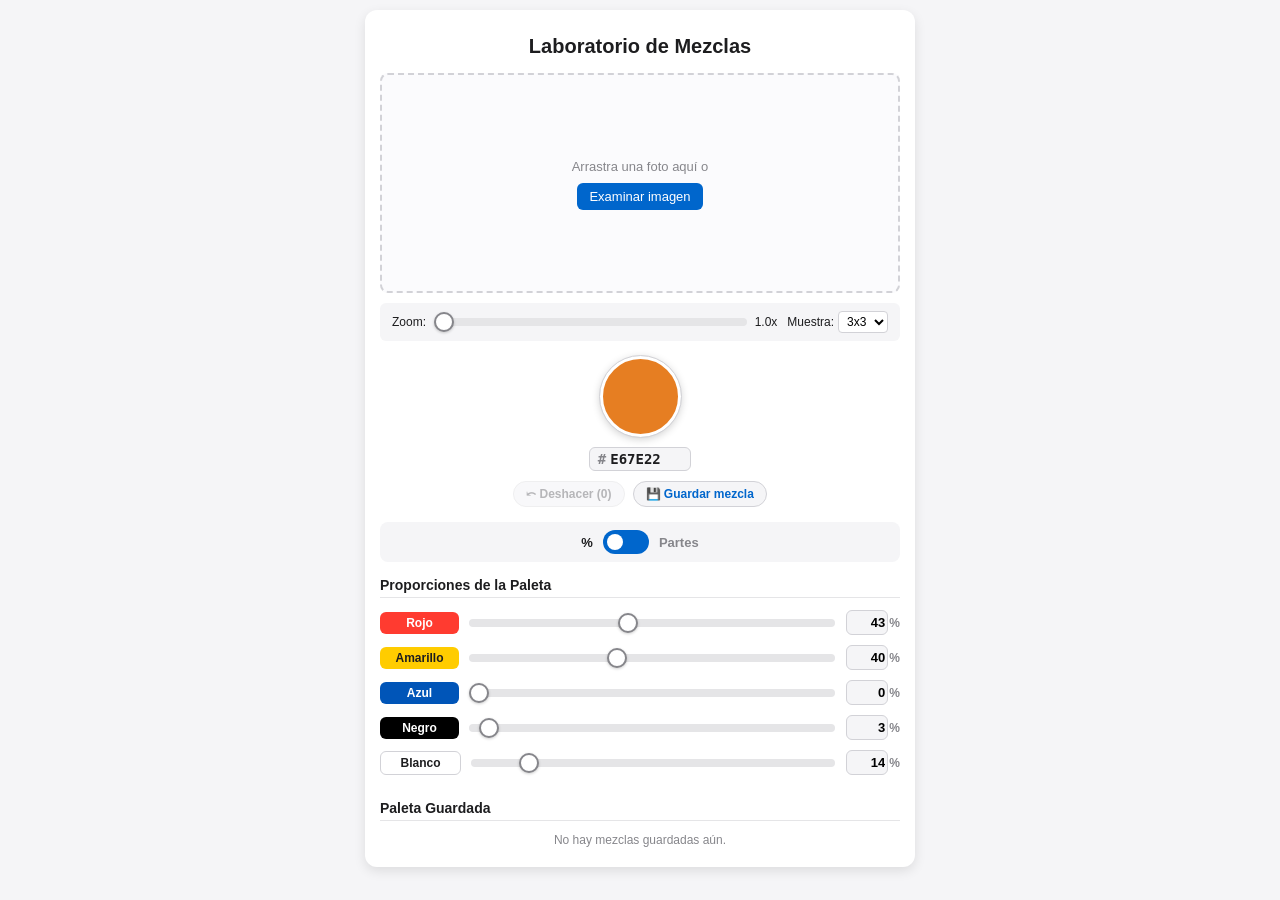
==== commit 30e31d57: "Update index.html" ====
--- a/index.html
+++ b/index.html
@@ -501,6 +501,7 @@
 
 <script>
     let currentProportions = { r: 43, y: 40, b: 0, k: 3, w: 14 };
+    let currentHexColor = "E67E22";
     let undoStack = []; 
     let savedColors = JSON.parse(localStorage.getItem('savedPalettes') || '[]');
     let esModoPartes = false;
@@ -528,7 +529,7 @@
     const boxes = { r: document.getElementById('box-r'), y: document.getElementById('box-y'), b: document.getElementById('box-b'), k: document.getElementById('box-k'), w: document.getElementById('box-w') };
 
     function guardarEstadoEnHistorial(origenFoto = false) {
-        const copiaEstado = { ...currentProportions };
+        const copiaEstado = { proportions: { ...currentProportions }, hex: currentHexColor };
         if (origenFoto) {
             if (!ultimoCambioFueFoto) {
                 estadoPrevioAFoto = copiaEstado;
@@ -543,7 +544,11 @@
             estadoPrevioAFoto = null;
             if (undoStack.length > 0) {
                 const ultimo = undoStack[undoStack.length - 1];
-                if (ultimo.r === copiaEstado.r && ultimo.y === copiaEstado.y && ultimo.b === copiaEstado.b && ultimo.k === copiaEstado.k && ultimo.w === copiaEstado.w) {
+                if (ultimo.proportions.r === copiaEstado.proportions.r && 
+                    ultimo.proportions.y === copiaEstado.proportions.y && 
+                    ultimo.proportions.b === copiaEstado.proportions.b && 
+                    ultimo.proportions.k === copiaEstado.proportions.k && 
+                    ultimo.proportions.w === copiaEstado.proportions.w) {
                     return;
                 }
             }
@@ -555,13 +560,15 @@
 
     undoBtn.addEventListener('click', () => {
         if (undoStack.length === 0) return;
-        currentProportions = undoStack.pop();
+        const estadoAnterior = undoStack.pop();
+        currentProportions = estadoAnterior.proportions;
+        currentHexColor = estadoAnterior.hex;
         if (ultimoCambioFueFoto && undoStack.length === 0) {
             ultimoCambioFueFoto = false;
             estadoPrevioAFoto = null;
         }
         actualizarBotonUndo();
-        renderizarHerramienta();
+        renderizarHerramienta(true);
     });
 
     function actualizarBotonUndo() {
@@ -570,21 +577,18 @@
     }
 
     function rgbToRyb(r, g, b) {
-        let rNorm = r / 255, gNorm = g / 255, bNorm = b / 255;
-        let w = Math.min(rNorm, gNorm, bNorm);
-        let k = 1 - Math.max(rNorm, gNorm, bNorm);
-
-        let rPure = rNorm - w;
-        let gPure = gNorm - w;
-        let bPure = bNorm - w;
-
-        let yPure = Math.min(rPure, gPure);
-        rPure -= yPure;
-        gPure -= yPure;
-
-        let bMix = bPure + gPure;
-        let rMix = rPure;
-        let yMix = yPure;
+        let rN = r / 255, gN = g / 255, bN = b / 255;
+        let w = Math.min(rN, gN, bN);
+        let k = 1 - Math.max(rN, gN, bN);
+
+        let rP = rN - w, gP = gN - w, bP = bN - w;
+
+        let yP = Math.min(rP, gP);
+        rP -= yP; gP -= yP;
+
+        let bMix = bP + gP;
+        let rMix = rP;
+        let yMix = yP;
 
         let total = rMix + yMix + bMix + k + w;
         if (total === 0) return { r: 0, y: 0, b: 0, k: 0, w: 100 };
@@ -602,21 +606,25 @@
         let val = hexInput.value.trim().replace('#', '');
         if (/^[0-9A-Fa-f]{6}$/.test(val)) {
             guardarEstadoEnHistorial(false);
+            currentHexColor = val.toUpperCase();
+            
             const r = parseInt(val.slice(0, 2), 16);
             const g = parseInt(val.slice(2, 4), 16);
             const b = parseInt(val.slice(4, 6), 16);
             
-            const ryb = rgbToRyb(r, g, b);
-            currentProportions = ryb;
-            renderizarHerramienta();
+            currentProportions = rgbToRyb(r, g, b);
+            renderizarHerramienta(true);
         } else {
-            renderizarHerramienta();
+            renderizarHerramienta(true);
         }
     }
 
     hexInput.addEventListener('change', aplicarHexManual);
     hexInput.addEventListener('keyup', (e) => {
-        if (e.key === 'Enter') aplicarHexManual();
+        if (e.key === 'Enter') {
+            aplicarHexManual();
+            hexInput.blur();
+        }
     });
 
     colorDisplay.addEventListener('click', (e) => {
@@ -656,8 +664,11 @@
             }
         }
 
-        const rgbCurrent = obtenerRgbActual();
-        const hsl = rgbToHsl(rgbCurrent.r, rgbCurrent.g, rgbCurrent.b);
+        const r = parseInt(currentHexColor.slice(0, 2), 16);
+        const g = parseInt(currentHexColor.slice(2, 4), 16);
+        const b = parseInt(currentHexColor.slice(4, 6), 16);
+
+        const hsl = rgbToHsl(r, g, b);
         const angleRad = hsl.h * (Math.PI / 180);
         const distPx = hsl.s * radius;
 
@@ -691,24 +702,55 @@
         return { h, s, l };
     }
 
+    function hslToRgb(h, s, l) {
+        let r, g, b;
+        if (s === 0) {
+            r = g = b = l;
+        } else {
+            const hue2rgb = (p, q, t) => {
+                if (t < 0) t += 1;
+                if (t > 1) t -= 1;
+                if (t < 1/6) return p + (q - p) * 6 * t;
+                if (t < 1/2) return q;
+                if (t < 2/3) return p + (q - p) * (2/3 - t) * 6;
+                return p;
+            };
+            const q = l < 0.5 ? l * (1 + s) : l + s - l * s;
+            const p = 2 * l - q;
+            r = hue2rgb(p, q, h / 360 + 1/3);
+            g = hue2rgb(p, q, h / 360);
+            b = hue2rgb(p, q, h / 360 - 1/3);
+        }
+        return {
+            r: Math.round(r * 255),
+            g: Math.round(g * 255),
+            b: Math.round(b * 255)
+        };
+    }
+
+    // --- SELECCIÓN Y ARRASTRE DE ALTA PRECISIÓN EN LA RUEDA ---
     function procesarSeleccionRueda(clientX, clientY) {
         const rect = wheelCanvas.getBoundingClientRect();
-        const localX = clientX - rect.left;
-        const localY = clientY - rect.top;
+        const localX = (clientX - rect.left) * (wheelCanvas.width / rect.width);
+        const localY = (clientY - rect.top) * (wheelCanvas.height / rect.height);
+        
         const cX = localX - wheelCanvas.width / 2;
         const cY = localY - wheelCanvas.height / 2;
         const radius = wheelCanvas.width / 2 - 5;
         
         const distance = Math.sqrt(cX * cX + cY * cY);
-        if (distance <= radius) {
-            const imgData = ctxWheel.getImageData(localX, localY, 1, 1).data;
-            if (imgData[3] > 0) {
-                const ryb = rgbToRyb(imgData[0], imgData[1], imgData[2]);
-                currentProportions = ryb;
-                renderizarHerramienta();
-                dibujarRuedaCromatica();
-            }
-        }
+        const clampedDist = Math.min(distance, radius);
+        
+        let angle = Math.atan2(cY, cX) * (180 / Math.PI);
+        if (angle < 0) angle += 360;
+        
+        const sat = clampedDist / radius;
+        const rgb = hslToRgb(angle, sat, 0.5);
+        
+        currentHexColor = [rgb.r, rgb.g, rgb.b].map(c => c.toString(16).padStart(2, '0')).join('').toUpperCase();
+        currentProportions = rgbToRyb(rgb.r, rgb.g, rgb.b);
+        
+        renderizarHerramienta(true);
     }
 
     wheelCanvas.addEventListener('mousedown', (e) => {
@@ -827,7 +869,10 @@
         let desajuste = 100 - sumaTotal;
         if (desajuste !== 0) { currentProportions[otrasLlaves[0]] += desajuste; }
 
-        renderizarHerramienta();
+        const rgbObj = obtenerRgbActual();
+        currentHexColor = [rgbObj.r, rgbObj.g, rgbObj.b].map(c => c.toString(16).padStart(2, '0')).join('').toUpperCase();
+
+        renderizarHerramienta(true);
     }
 
     const RYB_CUBE = [[1,1,1], [1,1,0], [1,0,0], [1,0.5,0], [0.16,0.38,0.68], [0,0.5,0], [0.5,0,0.5], [0.2,0.2,0.2]];
@@ -870,7 +915,7 @@
         };
     }
 
-    function renderizarHerramienta() {
+    function renderizarHerramienta(mantenerHexExacto = true) {
         Object.keys(currentProportions).forEach(key => {
             const pct = currentProportions[key];
             sliders[key].value = Math.round(pct);
@@ -892,12 +937,9 @@
             }
         });
 
-        const rgbObj = obtenerRgbActual();
-        const hexClean = [rgbObj.r, rgbObj.g, rgbObj.b].map(c => c.toString(16).padStart(2, '0')).join('').toUpperCase();
-        
-        colorDisplay.style.backgroundColor = '#' + hexClean;
+        colorDisplay.style.backgroundColor = '#' + currentHexColor;
         if (document.activeElement !== hexInput) {
-            hexInput.value = hexClean;
+            hexInput.value = currentHexColor;
         }
 
         if (modoRuedaActivo) dibujarRuedaCromatica();
@@ -914,11 +956,11 @@
         document.getElementById('lbl-pct').classList.toggle('active', !esModoPartes);
         document.getElementById('lbl-parts').classList.toggle('active', esModoPartes);
         document.getElementById('panelTitle').textContent = esModoPartes ? "Proporciones en Partes (Base 50% = 1 Parte)" : "Proporciones de la Paleta";
-        renderizarHerramienta();
+        renderizarHerramienta(true);
     });
 
     saveBtn.addEventListener('click', () => {
-        const hex = '#' + hexInput.value;
+        const hex = '#' + currentHexColor;
         const propCopia = { ...currentProportions };
         
         savedColors.unshift({ hex, proportions: propCopia, id: Date.now() });
@@ -931,7 +973,8 @@
         if (item) {
             guardarEstadoEnHistorial(false);
             currentProportions = { ...item.proportions };
-            renderizarHerramienta();
+            currentHexColor = item.hex.replace('#', '');
+            renderizarHerramienta(true);
         }
     };
 
@@ -1034,13 +1077,13 @@
             const avgG = Math.round(sumG / count);
             const avgB = Math.round(sumB / count);
 
-            const ryb = rgbToRyb(avgR, avgG, avgB);
-            currentProportions = ryb;
-            renderizarHerramienta();
-        }
-    });
-
-    renderizarHerramienta();
+            currentHexColor = [avgR, avgG, avgB].map(c => c.toString(16).padStart(2, '0')).join('').toUpperCase();
+            currentProportions = rgbToRyb(avgR, avgG, avgB);
+            renderizarHerramienta(true);
+        }
+    });
+
+    renderizarHerramienta(true);
     renderizarListaGuardados();
 </script>
 
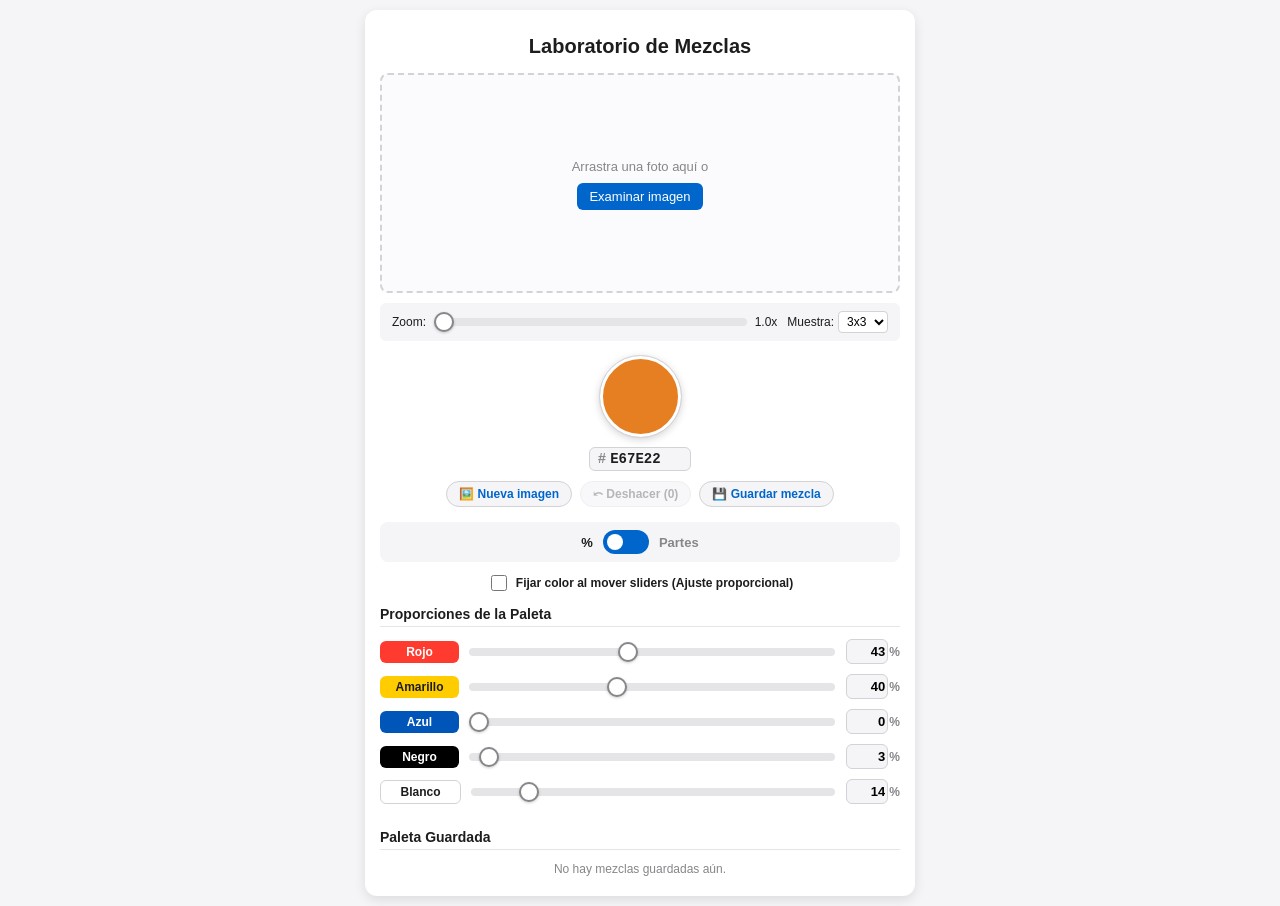
==== commit f5a887ba: "Update index.html" ====
--- a/index.html
+++ b/index.html
@@ -69,6 +69,7 @@
             background: #ffffff;
             border-radius: 8px;
             touch-action: none;
+            transform-origin: center center;
         }
 
         .upload-prompt-wrap {
@@ -172,6 +173,8 @@
         .action-buttons {
             display: flex;
             gap: 8px;
+            flex-wrap: wrap;
+            justify-content: center;
         }
         .btn-sec {
             background-color: #f5f5f7;
@@ -200,7 +203,7 @@
             justify-content: center;
             align-items: center;
             gap: 10px;
-            margin-bottom: 15px;
+            margin-bottom: 10px;
             background: #f5f5f7;
             padding: 8px;
             border-radius: 8px;
@@ -241,6 +244,24 @@
         }
         input:checked + .slider-switch { background-color: #34c759; }
         input:checked + .slider-switch:before { transform: translateX(22px); }
+
+        /* Control de Bloqueo de Color */
+        .lock-color-row {
+            display: flex;
+            align-items: center;
+            justify-content: center;
+            gap: 6px;
+            margin-bottom: 12px;
+            font-size: 12px;
+            font-weight: 600;
+            color: #1d1d1f;
+        }
+        .lock-color-row input[type="checkbox"] {
+            width: 16px;
+            height: 16px;
+            accent-color: #0066cc;
+            cursor: pointer;
+        }
 
         .section-title {
             font-size: 14px;
@@ -435,6 +456,7 @@
         </div>
         
         <div class="action-buttons">
+            <button id="newImgBtn" class="btn-sec">🖼️ Nueva imagen</button>
             <button id="undoBtn" class="btn-sec" disabled>⤺ Deshacer (0)</button>
             <button id="saveBtn" class="btn-sec">💾 Guardar mezcla</button>
         </div>
@@ -447,6 +469,12 @@
             <span class="slider-switch"></span>
         </label>
         <span class="switch-label" id="lbl-parts">Partes</span>
+    </div>
+
+    <!-- Casilla para Fijar/Mantener Color -->
+    <div class="lock-color-row">
+        <input type="checkbox" id="lockColorToggle">
+        <label for="lockColorToggle">Fijar color al mover sliders (Ajuste proporcional)</label>
     </div>
 
     <div class="section-title" id="panelTitle">Proporciones de la Paleta</div>
@@ -513,6 +541,7 @@
     const colorDisplay = document.getElementById('colorDisplay');
     const hexInput = document.getElementById('hexInput');
     const modeToggle = document.getElementById('modeToggle');
+    const lockColorToggle = document.getElementById('lockColorToggle');
     const zoomSlider = document.getElementById('zoomSlider');
     const zoomVal = document.getElementById('zoomVal');
     const sampleSizeSelect = document.getElementById('sampleSize');
@@ -523,10 +552,16 @@
     const ctxWheel = wheelCanvas.getContext('2d');
     const undoBtn = document.getElementById('undoBtn');
     const saveBtn = document.getElementById('saveBtn');
+    const newImgBtn = document.getElementById('newImgBtn');
     const savedList = document.getElementById('savedList');
     
     const sliders = { r: document.getElementById('slider-r'), y: document.getElementById('slider-y'), b: document.getElementById('slider-b'), k: document.getElementById('slider-k'), w: document.getElementById('slider-w') };
     const boxes = { r: document.getElementById('box-r'), y: document.getElementById('box-y'), b: document.getElementById('box-b'), k: document.getElementById('box-k'), w: document.getElementById('box-w') };
+
+    // 1. CARGAR NUEVA IMAGEN
+    newImgBtn.addEventListener('click', () => {
+        document.getElementById('fileInput').click();
+    });
 
     function guardarEstadoEnHistorial(origenFoto = false) {
         const copiaEstado = { proportions: { ...currentProportions }, hex: currentHexColor };
@@ -568,7 +603,7 @@
             estadoPrevioAFoto = null;
         }
         actualizarBotonUndo();
-        renderizarHerramienta(true);
+        renderizarHerramienta();
     });
 
     function actualizarBotonUndo() {
@@ -613,9 +648,9 @@
             const b = parseInt(val.slice(4, 6), 16);
             
             currentProportions = rgbToRyb(r, g, b);
-            renderizarHerramienta(true);
+            renderizarHerramienta();
         } else {
-            renderizarHerramienta(true);
+            renderizarHerramienta();
         }
     }
 
@@ -634,12 +669,19 @@
             wheelCanvas.style.display = 'block';
             if (previewImage.src) previewImage.style.display = 'none';
             uploadPrompt.style.display = 'none';
+            zoomSlider.disabled = false;
             dibujarRuedaCromatica();
         } else {
             wheelCanvas.style.display = 'none';
-            if (previewImage.src) previewImage.style.display = 'block';
-            else uploadPrompt.style.display = 'block';
-        }
+            if (previewImage.src) {
+                previewImage.style.display = 'block';
+                zoomSlider.disabled = false;
+            } else {
+                uploadPrompt.style.display = 'block';
+                zoomSlider.disabled = true;
+            }
+        }
+        limitarYAplicarTransformacion();
     });
 
     function dibujarRuedaCromatica() {
@@ -728,7 +770,6 @@
         };
     }
 
-    // --- SELECCIÓN Y ARRASTRE DE ALTA PRECISIÓN EN LA RUEDA ---
     function procesarSeleccionRueda(clientX, clientY) {
         const rect = wheelCanvas.getBoundingClientRect();
         const localX = (clientX - rect.left) * (wheelCanvas.width / rect.width);
@@ -750,7 +791,7 @@
         currentHexColor = [rgb.r, rgb.g, rgb.b].map(c => c.toString(16).padStart(2, '0')).join('').toUpperCase();
         currentProportions = rgbToRyb(rgb.r, rgb.g, rgb.b);
         
-        renderizarHerramienta(true);
+        renderizarHerramienta();
     }
 
     wheelCanvas.addEventListener('mousedown', (e) => {
@@ -777,6 +818,7 @@
     });
     window.addEventListener('touchend', () => { arrastrandoEnRueda = false; });
 
+    // Paneo y Zoom (Funciona tanto para Foto como para Rueda Cromática)
     let scale = 1, posX = 0, posY = 0, isDragging = false, startX = 0, startY = 0, haHechoPaneo = false;
 
     zoomSlider.addEventListener('input', (e) => {
@@ -786,7 +828,7 @@
     });
 
     dropZone.addEventListener('mousedown', (e) => {
-        if (!previewImage.src || modoRuedaActivo) return;
+        if ((!previewImage.src && !modoRuedaActivo)) return;
         isDragging = true; haHechoPaneo = false;
         startX = e.clientX - posX; startY = e.clientY - posY;
         e.preventDefault();
@@ -801,7 +843,7 @@
     window.addEventListener('mouseup', () => { isDragging = false; });
 
     dropZone.addEventListener('touchstart', (e) => {
-        if (!previewImage.src || modoRuedaActivo) return;
+        if ((!previewImage.src && !modoRuedaActivo)) return;
         if (e.touches.length === 1) {
             isDragging = true; haHechoPaneo = false;
             startX = e.touches[0].clientX - posX; startY = e.touches[0].clientY - posY;
@@ -818,7 +860,12 @@
 
     function limitarYAplicarTransformacion() {
         if (scale === 1) { posX = 0; posY = 0; }
-        previewImage.style.transform = `translate(${posX}px, ${posY}px) scale(${scale})`;
+        const transformStr = `translate(${posX}px, ${posY}px) scale(${scale})`;
+        if (modoRuedaActivo) {
+            wheelCanvas.style.transform = transformStr;
+        } else {
+            previewImage.style.transform = transformStr;
+        }
     }
 
     function porcentajeAFraccionTexto(pct) {
@@ -840,6 +887,7 @@
         return fraccionStr !== "" ? fraccionStr : "0";
     }
 
+    // 3 y 4. BALANCEO Y MOVIMIENTO DE SLIDERS (Soporta Fijar Color & Mover en Partes)
     function balancearProporciones(llaveModificada, nuevoValor, esFinDelGesto = false) {
         if (esFinDelGesto) guardarEstadoEnHistorial(false);
 
@@ -850,29 +898,33 @@
 
         if (diferencia === 0) return;
 
-        const otrasLlaves = Object.keys(currentProportions).filter(k => k !== llaveModificada);
-        const sumaOtras = otrasLlaves.reduce((acc, k) => acc + currentProportions[k], 0);
-
-        if (sumaOtras > 0) {
-            let sumaVerificacion = 0;
-            otrasLlaves.forEach(k => {
-                const fraccion = currentProportions[k] / sumaOtras;
-                currentProportions[k] -= diferencia * fraccion;
-                currentProportions[k] = Math.max(0, currentProportions[k]);
-                sumaVerificacion += currentProportions[k];
-            });
+        const estaBloqueadoElColor = lockColorToggle.checked;
+
+        if (estaBloqueadoElColor) {
+            // Mantiene el color proporcional equilibrando los demás componentes
+            const otrasLlaves = Object.keys(currentProportions).filter(k => k !== llaveModificada);
+            const sumaOtras = otrasLlaves.reduce((acc, k) => acc + currentProportions[k], 0);
+
+            if (sumaOtras > 0) {
+                otrasLlaves.forEach(k => {
+                    const fraccion = currentProportions[k] / sumaOtras;
+                    currentProportions[k] -= diferencia * fraccion;
+                    currentProportions[k] = Math.max(0, currentProportions[k]);
+                });
+            } else {
+                otrasLlaves.forEach(k => { currentProportions[k] = (100 - nuevoValor) / 4; });
+            }
+
+            let sumaTotal = Object.values(currentProportions).reduce((a, b) => a + b, 0);
+            let desajuste = 100 - sumaTotal;
+            if (desajuste !== 0) { currentProportions[otrasLlaves[0]] += desajuste; }
         } else {
-            otrasLlaves.forEach(k => { currentProportions[k] = (100 - nuevoValor) / 4; });
-        }
-
-        let sumaTotal = Object.values(currentProportions).reduce((a, b) => a + b, 0);
-        let desajuste = 100 - sumaTotal;
-        if (desajuste !== 0) { currentProportions[otrasLlaves[0]] += desajuste; }
-
-        const rgbObj = obtenerRgbActual();
-        currentHexColor = [rgbObj.r, rgbObj.g, rgbObj.b].map(c => c.toString(16).padStart(2, '0')).join('').toUpperCase();
-
-        renderizarHerramienta(true);
+            // Unchecked: Genera nuevos colores libremente
+            const rgbObj = obtenerRgbActual();
+            currentHexColor = [rgbObj.r, rgbObj.g, rgbObj.b].map(c => c.toString(16).padStart(2, '0')).join('').toUpperCase();
+        }
+
+        renderizarHerramienta();
     }
 
     const RYB_CUBE = [[1,1,1], [1,1,0], [1,0,0], [1,0.5,0], [0.16,0.38,0.68], [0,0.5,0], [0.5,0,0.5], [0.2,0.2,0.2]];
@@ -915,17 +967,16 @@
         };
     }
 
-    function renderizarHerramienta(mantenerHexExacto = true) {
+    function renderizarHerramienta() {
         Object.keys(currentProportions).forEach(key => {
             const pct = currentProportions[key];
             sliders[key].value = Math.round(pct);
+            sliders[key].disabled = false; // Mantiene sliders habilitados siempre
             
             if (esModoPartes) {
                 boxes[key].innerHTML = `<span class="parts-text">${porcentajeAFraccionTexto(pct)}</span>`;
-                sliders[key].disabled = true;
             } else {
                 boxes[key].innerHTML = `<input type="number" id="num-${key}" class="percentage-input" min="0" max="100" value="${Math.round(pct)}"><span style="font-size:12px;margin-left:1px;color:#86868b">%</span>`;
-                sliders[key].disabled = false;
                 
                 const nuevoInput = document.getElementById(`num-${key}`);
                 nuevoInput.addEventListener('focus', () => { guardarEstadoEnHistorial(false); });
@@ -956,7 +1007,7 @@
         document.getElementById('lbl-pct').classList.toggle('active', !esModoPartes);
         document.getElementById('lbl-parts').classList.toggle('active', esModoPartes);
         document.getElementById('panelTitle').textContent = esModoPartes ? "Proporciones en Partes (Base 50% = 1 Parte)" : "Proporciones de la Paleta";
-        renderizarHerramienta(true);
+        renderizarHerramienta();
     });
 
     saveBtn.addEventListener('click', () => {
@@ -974,7 +1025,7 @@
             guardarEstadoEnHistorial(false);
             currentProportions = { ...item.proportions };
             currentHexColor = item.hex.replace('#', '');
-            renderizarHerramienta(true);
+            renderizarHerramienta();
         }
     };
 
@@ -1079,11 +1130,11 @@
 
             currentHexColor = [avgR, avgG, avgB].map(c => c.toString(16).padStart(2, '0')).join('').toUpperCase();
             currentProportions = rgbToRyb(avgR, avgG, avgB);
-            renderizarHerramienta(true);
-        }
-    });
-
-    renderizarHerramienta(true);
+            renderizarHerramienta();
+        }
+    });
+
+    renderizarHerramienta();
     renderizarListaGuardados();
 </script>
 
